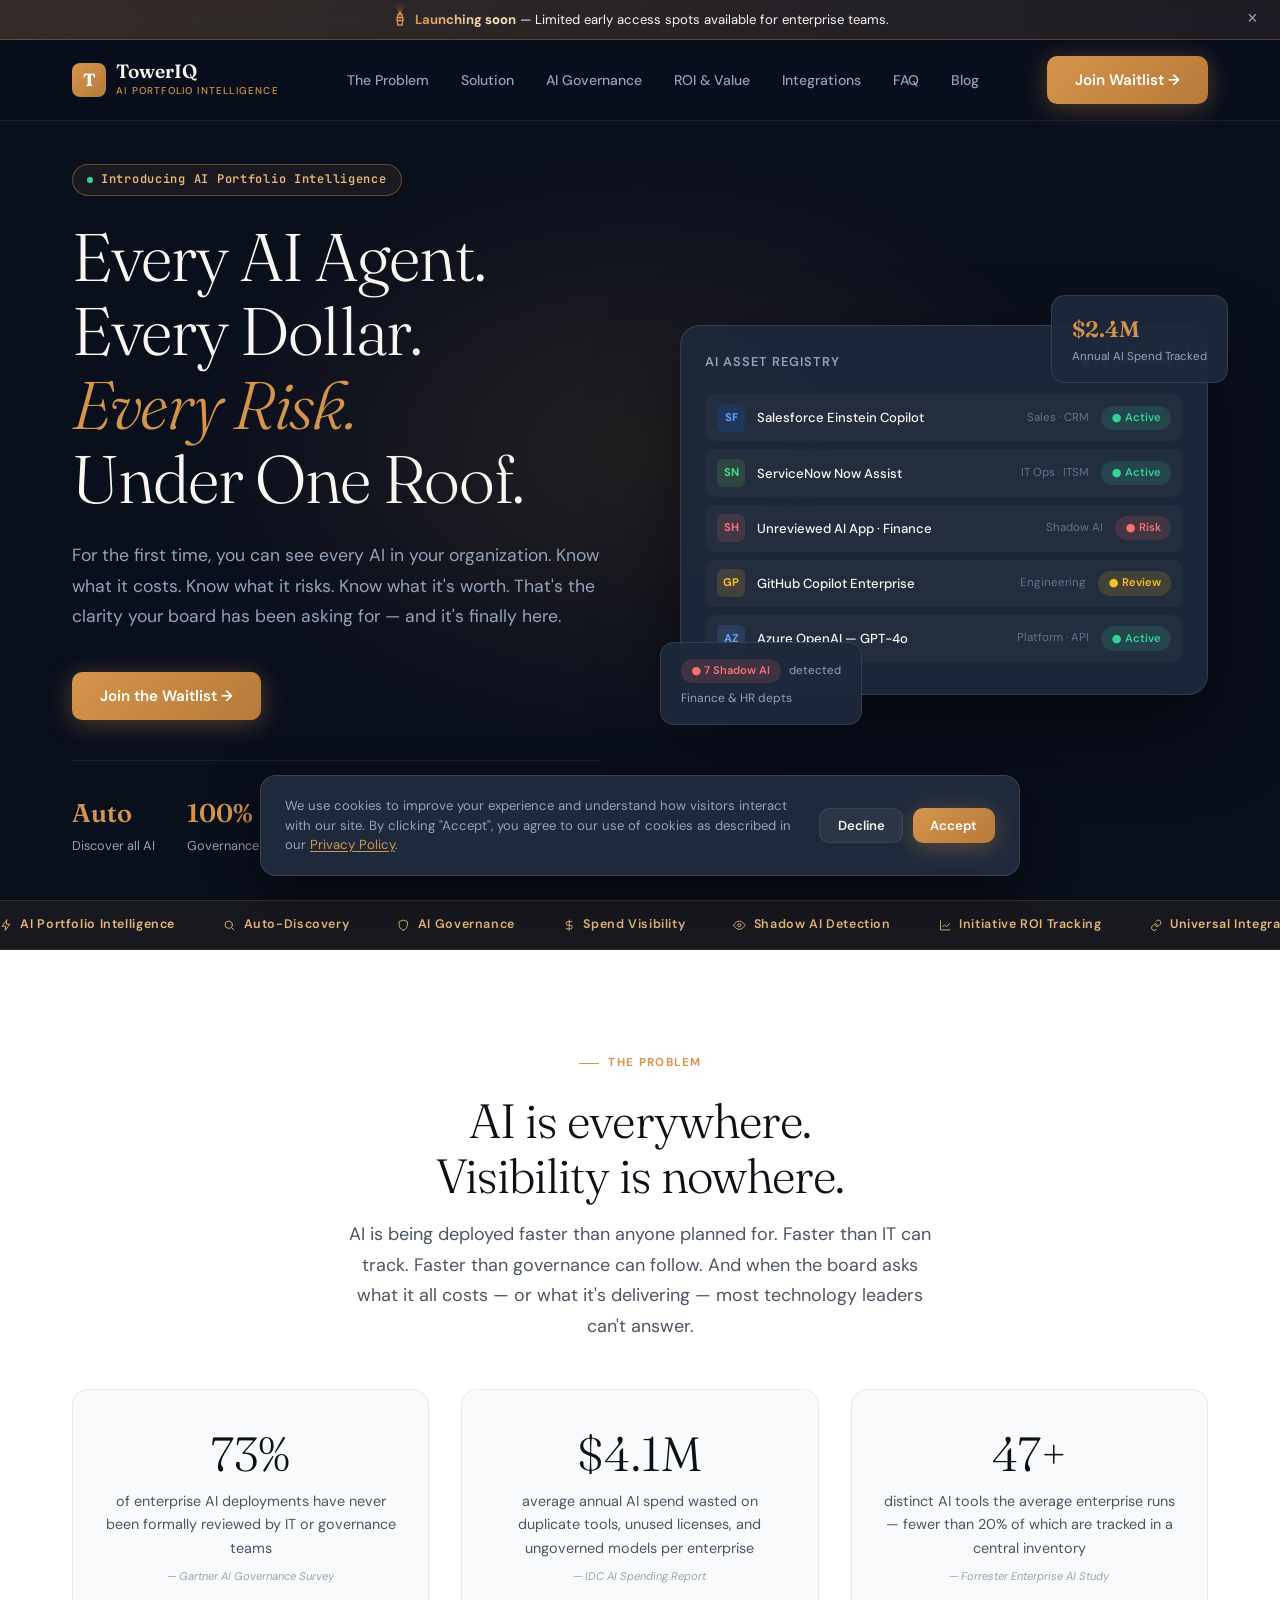
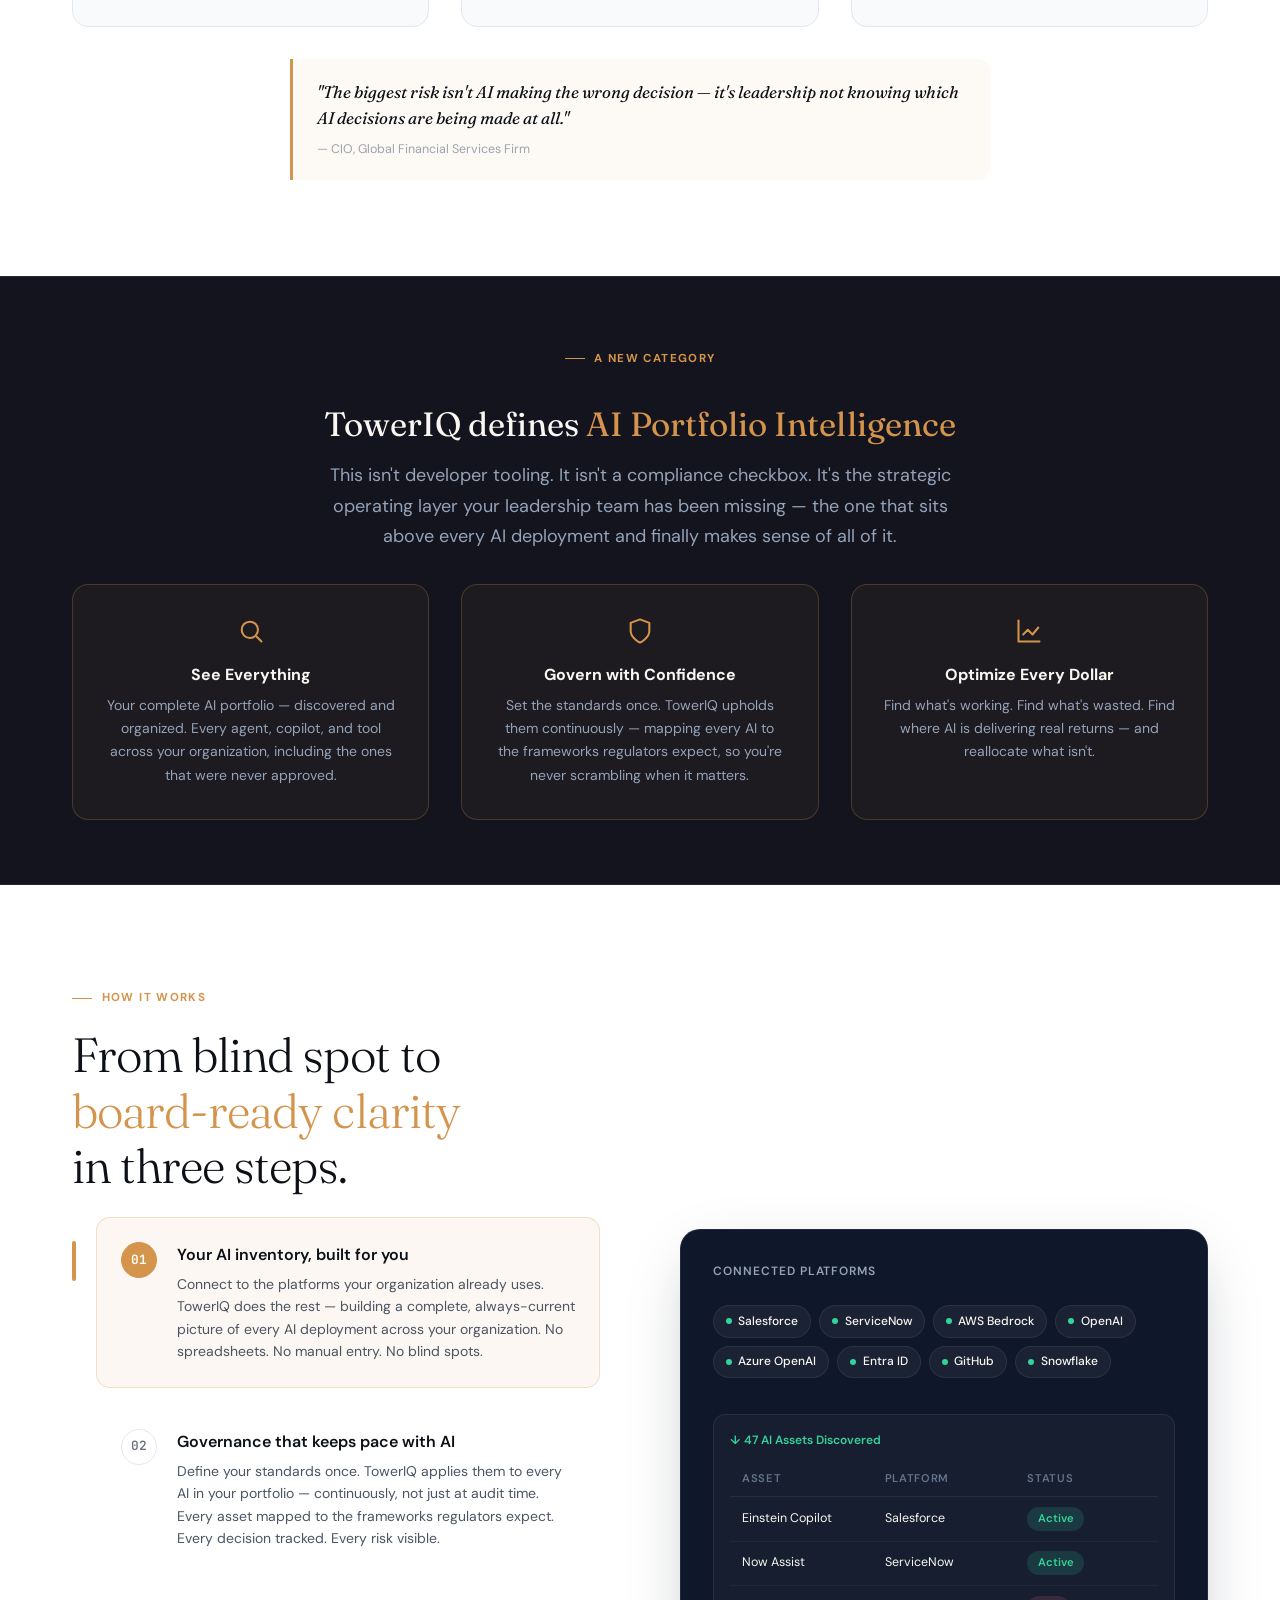
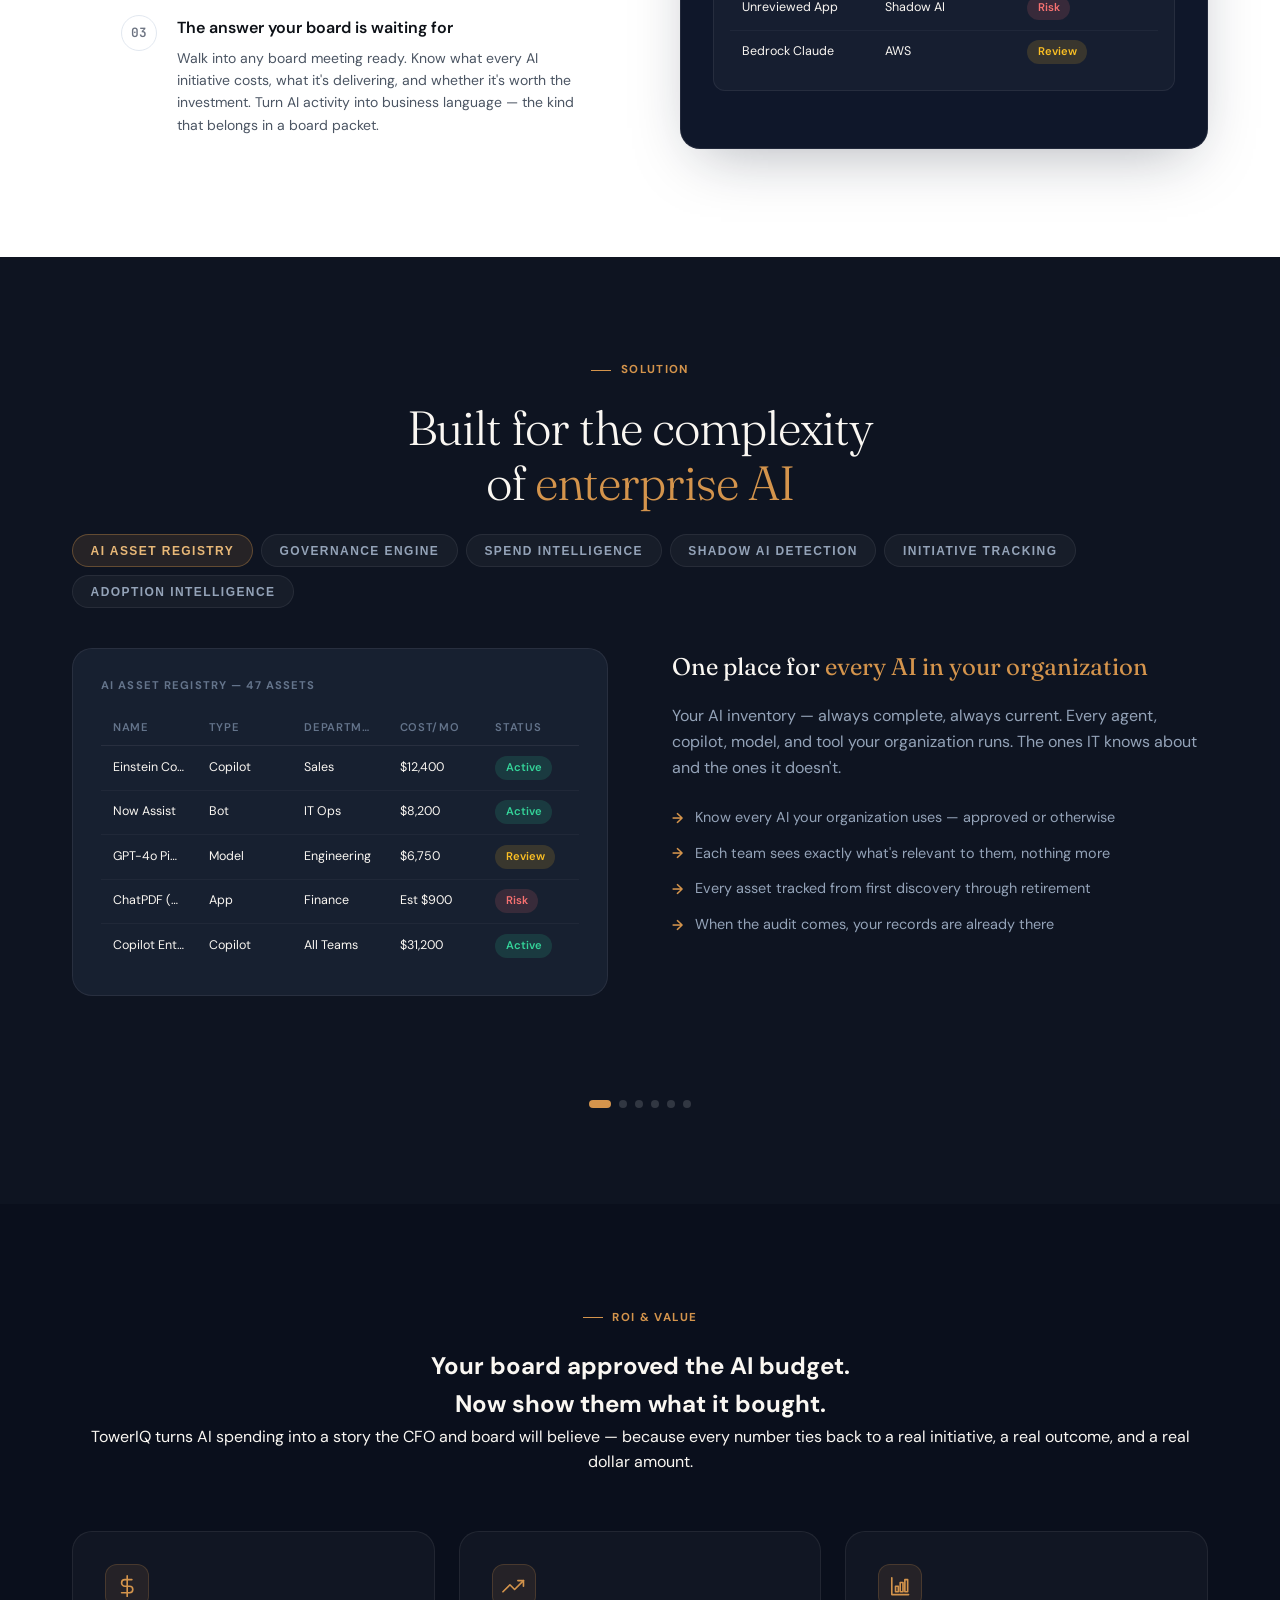
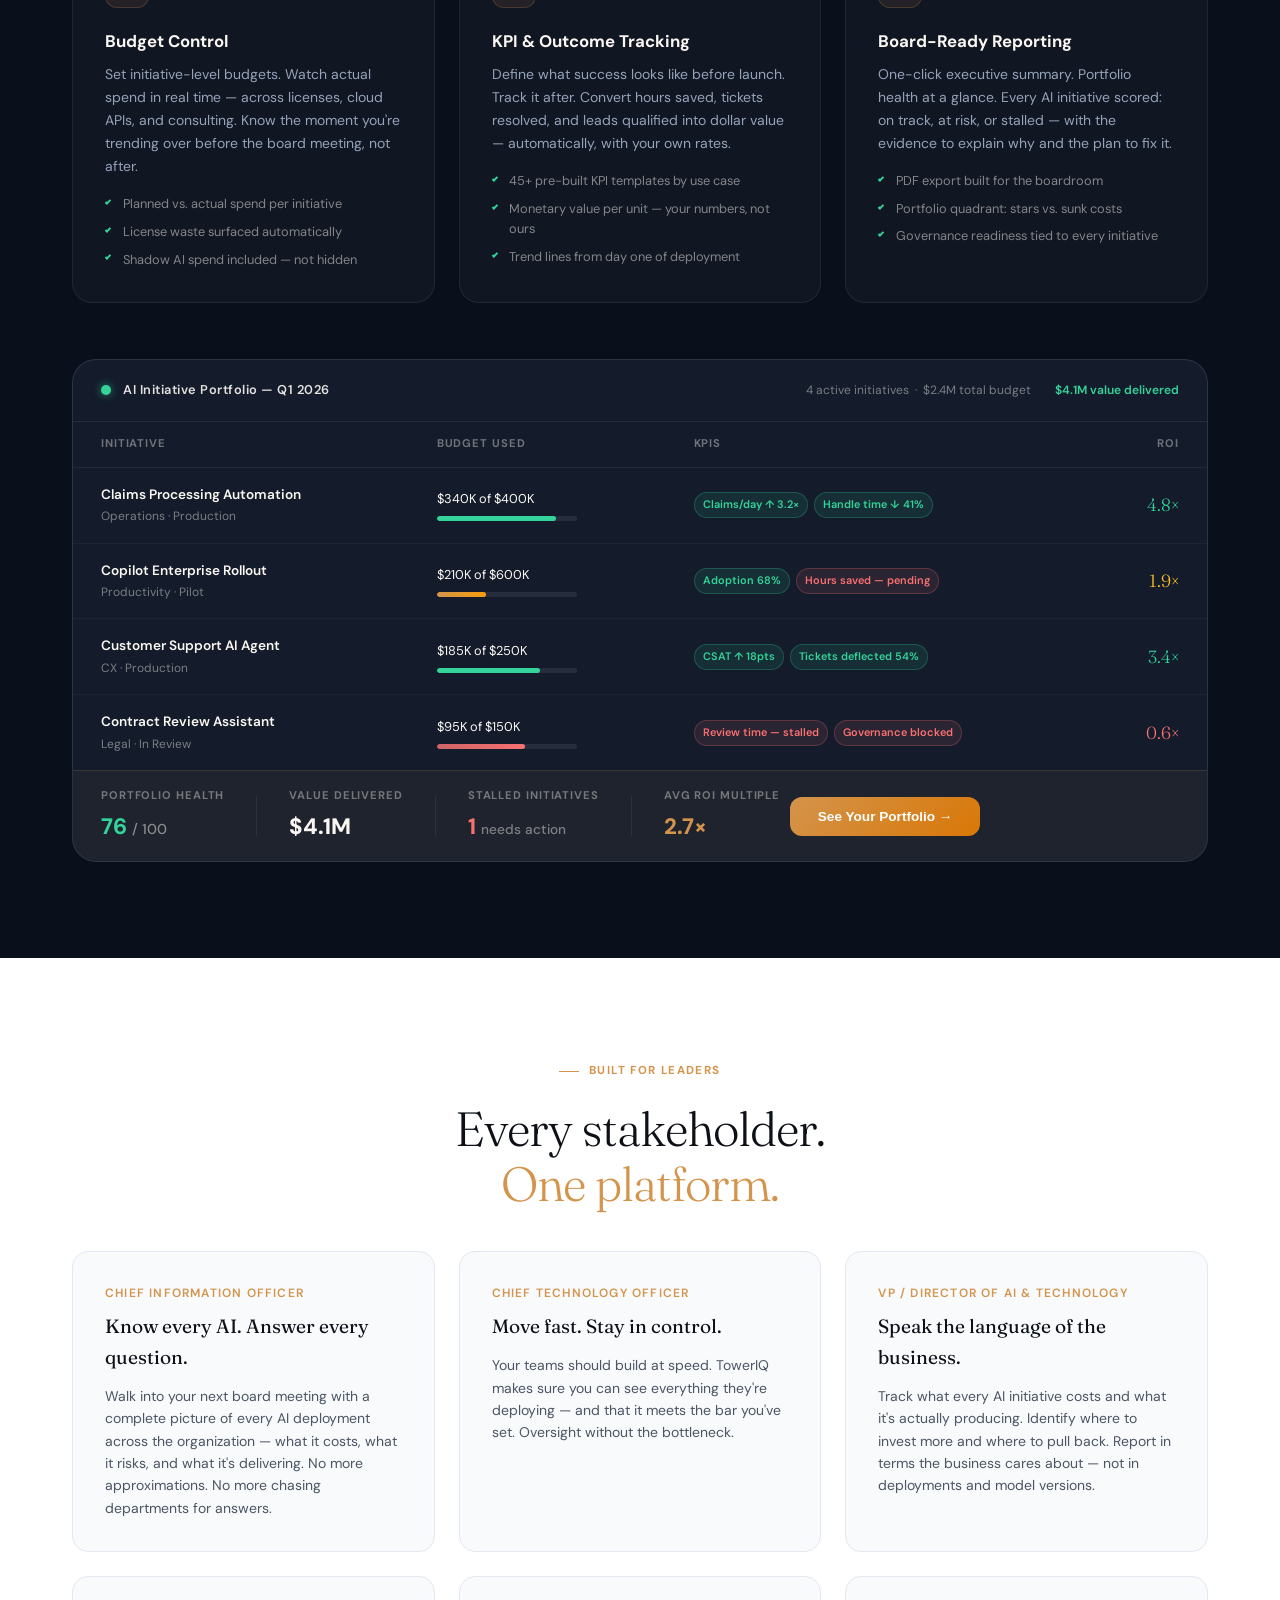
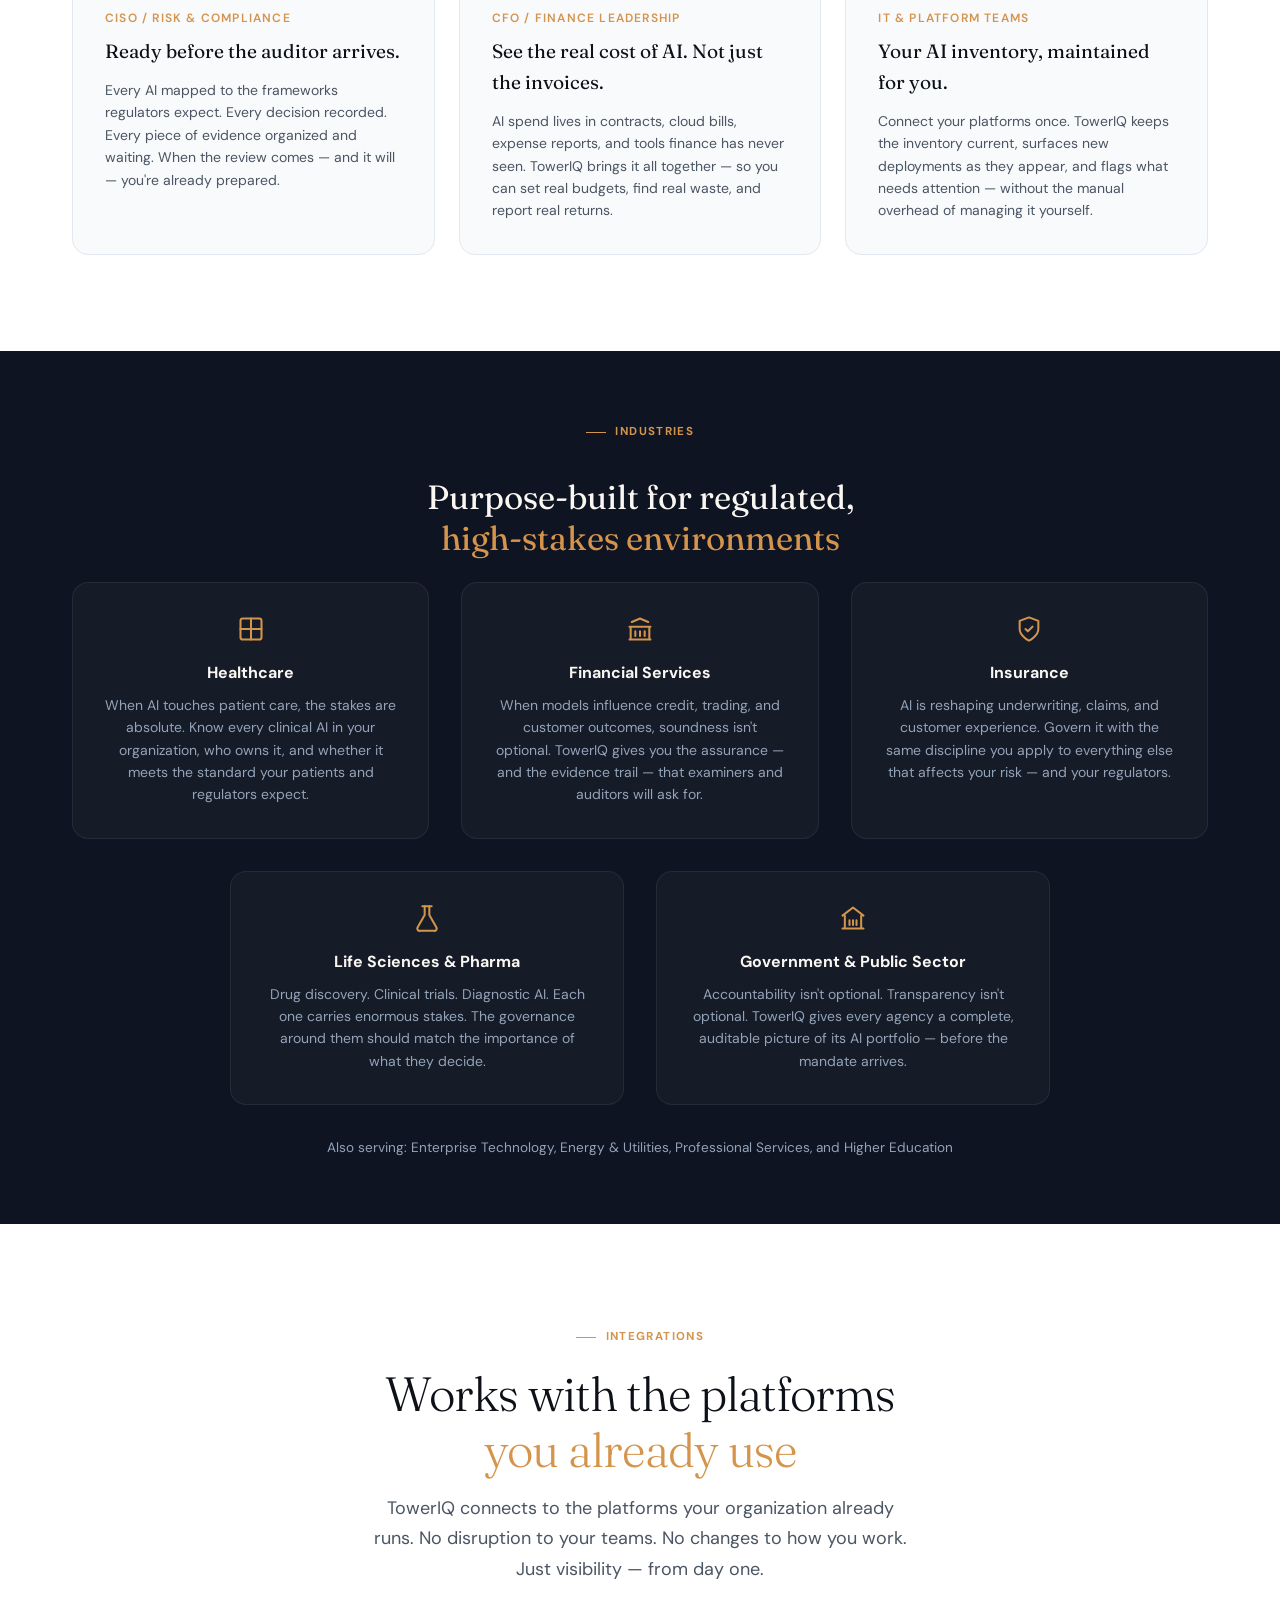
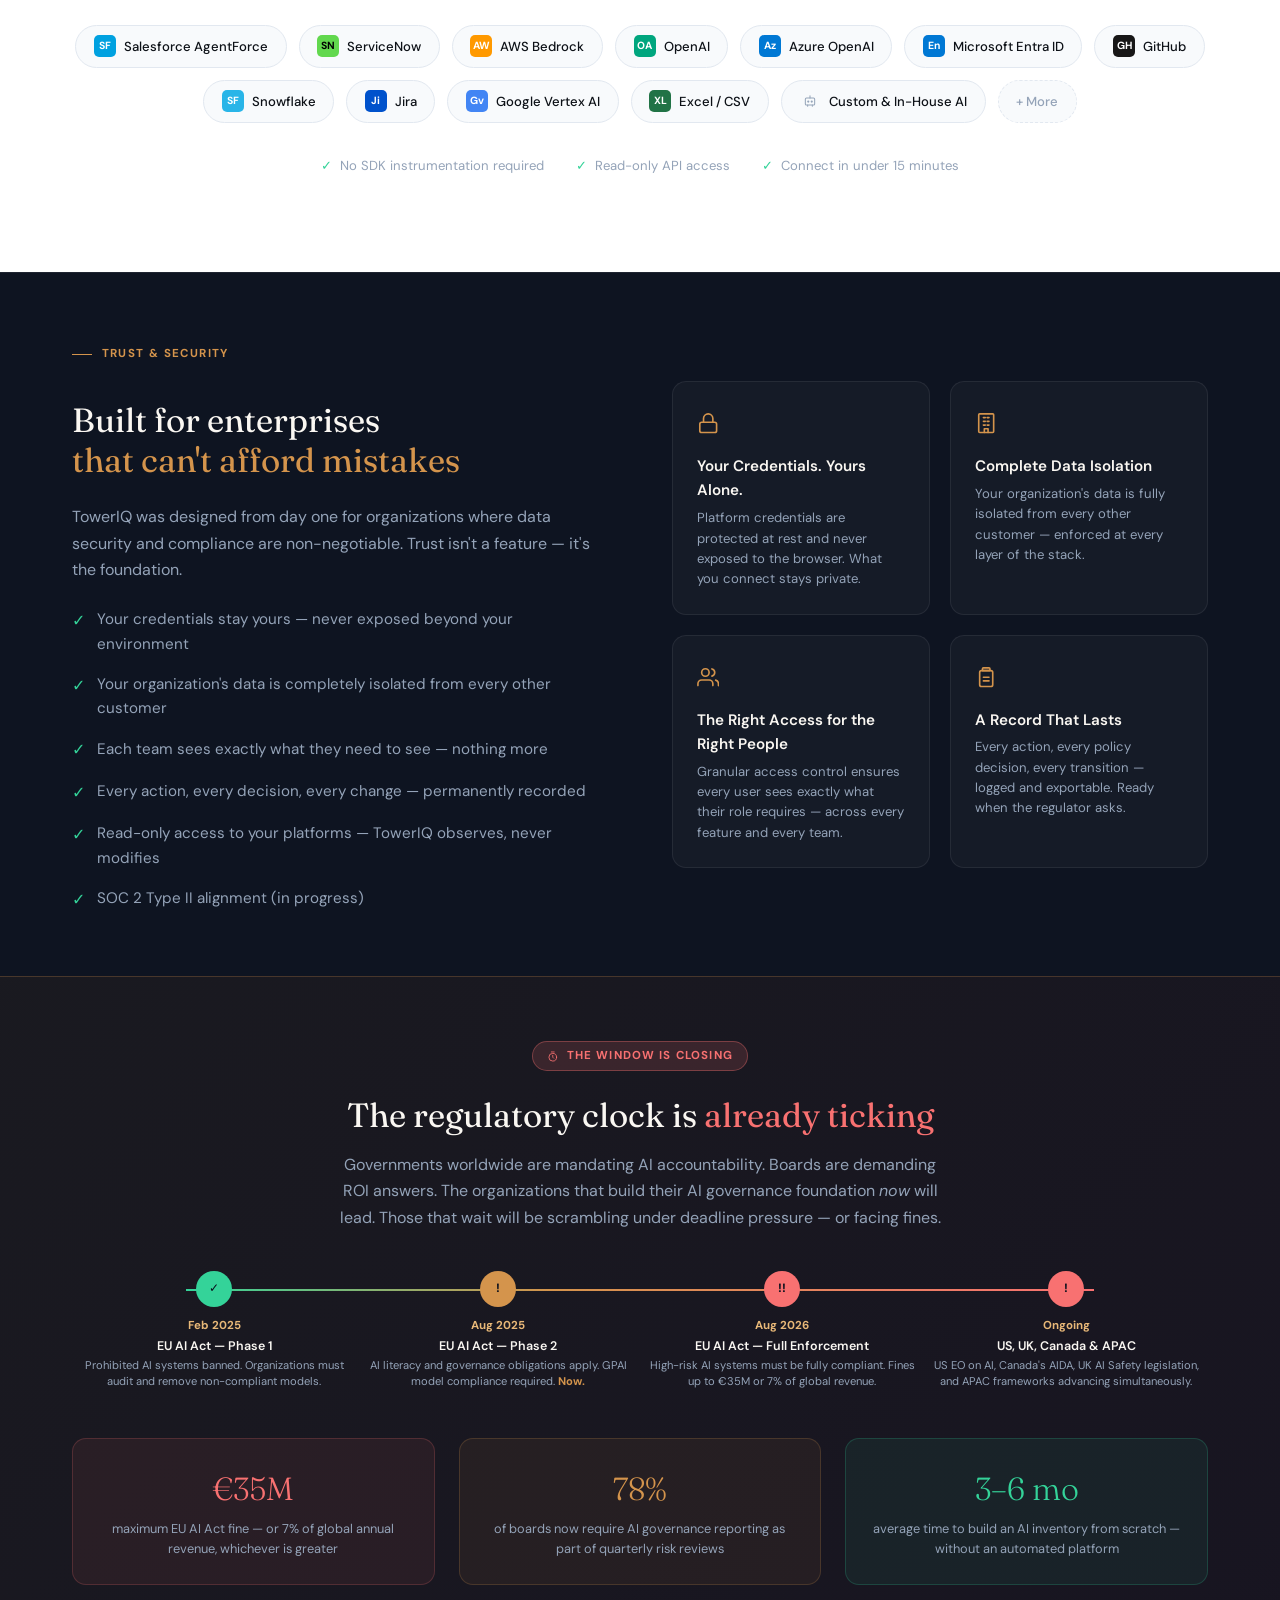
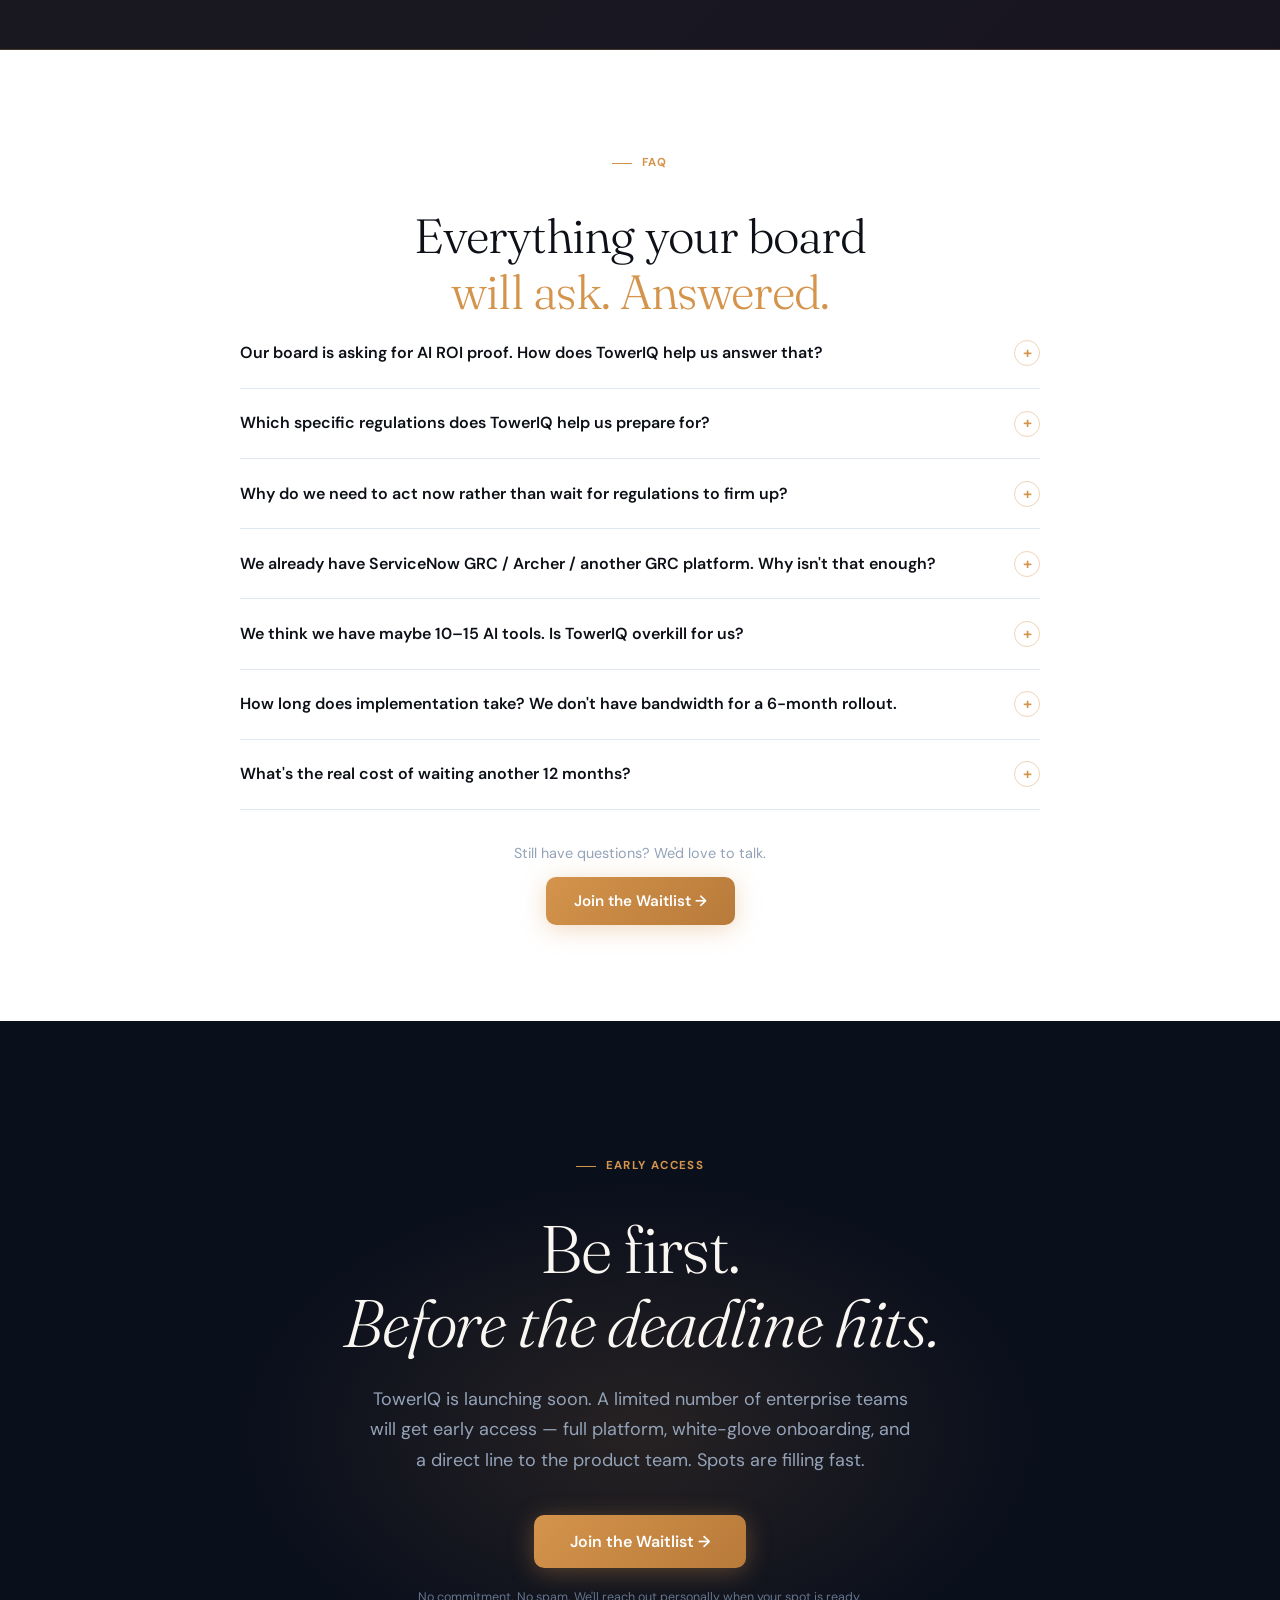
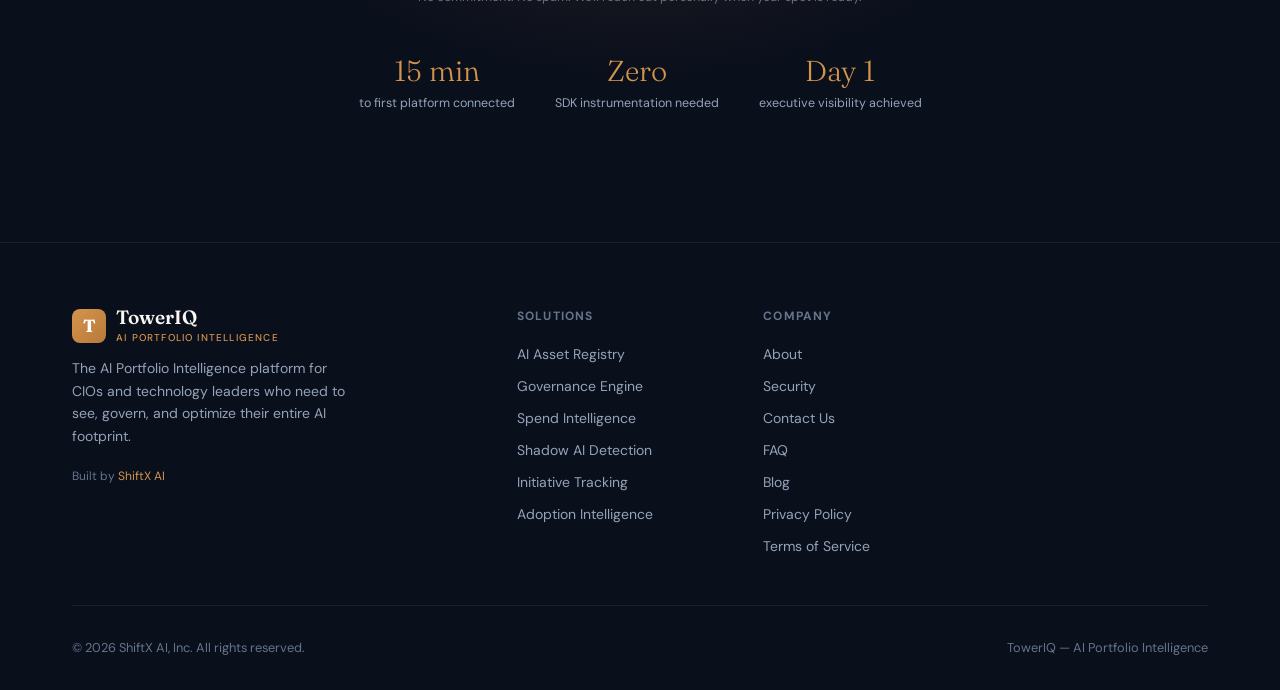
==== index.html @ f47f4161 "slug update" ====
<!DOCTYPE html>
<html lang="en">
<head>
  <meta charset="UTF-8" />
  <meta name="viewport" content="width=device-width, initial-scale=1.0" />
  <title>TowerIQ — AI Portfolio Intelligence Platform</title>

  <!-- ── FAVICON (inline SVG — no external file needed) ── -->
  <link rel="icon" href="data:image/svg+xml,<svg xmlns='http://www.w3.org/2000/svg' viewBox='0 0 32 32'><rect width='32' height='32' rx='7' fill='%230A0F1C'/><text x='5' y='25' font-size='23' font-family='Georgia,serif' font-weight='bold' fill='%23D4944C'>T</text></svg>" />

  <!-- ── OPEN GRAPH / SOCIAL META ── -->
  <meta property="og:type"        content="website" />
  <meta property="og:url"         content="https://toweriq.ai/" />
  <meta property="og:title"       content="TowerIQ — AI Portfolio Intelligence" />
  <meta property="og:description" content="The platform that gives CIOs and technology leaders a unified view of every AI deployment — what it costs, what it risks, and what it's worth. Know every AI. Govern with confidence. Optimize every dollar." />
  <meta property="og:image"       content="https://toweriq.ai/og-image.png" />
  <meta property="og:site_name"   content="TowerIQ" />

  <!-- ── TWITTER / X CARD ── -->
  <meta name="twitter:card"        content="summary_large_image" />
  <meta name="twitter:site"        content="@toweriq" />
  <meta name="twitter:title"       content="TowerIQ — AI Portfolio Intelligence" />
  <meta name="twitter:description" content="Know every AI in your organization. Every dollar it costs. Every risk it carries. TowerIQ gives CIOs the clarity their board is asking for." />
  <meta name="twitter:image"       content="https://toweriq.ai/og-image.png" />

  <!-- ── SEO ── -->
  <meta name="description" content="TowerIQ is the AI Portfolio Intelligence platform for CIOs and technology leaders — auto-discover, govern, and optimize every AI deployment across your organization." />
  <meta name="robots" content="index, follow, max-image-preview:large, max-snippet:-1, max-video-preview:-1" />
  <meta name="googlebot" content="index, follow" />
  <meta name="keywords" content="AI Portfolio Intelligence, AI governance, AI observability, AI compliance, EU AI Act, ISO 42001, NIST AI RMF, SR 11-7, shadow AI, AI inventory, AI spend management, AI ROI, CIO AI platform, AI risk management, model governance, LLM governance, AI asset management, AI TBM, technology business management, AI FinOps" />
  <meta name="author" content="ShiftX AI, Inc." />
  <meta name="publisher" content="ShiftX AI, Inc." />
  <meta name="language" content="en" />
  <meta name="rating" content="general" />
  <meta name="theme-color" content="#0A0F1C" />
  <meta name="color-scheme" content="dark light" />
  <meta name="application-name" content="TowerIQ" />
  <meta name="apple-mobile-web-app-title" content="TowerIQ" />
  <meta name="format-detection" content="telephone=no" />
  <meta property="og:locale" content="en_US" />
  <meta property="article:publisher" content="https://www.linkedin.com/company/shiftx-ai" />

  <link rel="canonical" href="https://toweriq.ai/" />
  <link rel="sitemap" type="application/xml" title="Sitemap" href="/sitemap.xml" />
  <link rel="alternate" hreflang="en" href="https://toweriq.ai/" />
  <link rel="alternate" hreflang="x-default" href="https://toweriq.ai/" />

  <!-- ── JSON-LD: Organization ── -->
  <script type="application/ld+json">
  {
    "@context": "https://schema.org",
    "@type": "Organization",
    "@id": "https://toweriq.ai/#organization",
    "name": "ShiftX AI",
    "legalName": "ShiftX AI, Inc.",
    "alternateName": "ShiftX",
    "url": "https://toweriq.ai/",
    "logo": "https://toweriq.ai/og-image.png",
    "description": "ShiftX AI builds TowerIQ — the AI Portfolio Intelligence platform for CIOs and technology leaders.",
    "email": "contact@toweriq.ai",
    "sameAs": [
      "https://www.linkedin.com/company/shiftx-ai",
      "https://shiftx.ai"
    ]
  }
  </script>

  <!-- ── JSON-LD: SoftwareApplication (TowerIQ Product) ── -->
  <script type="application/ld+json">
  {
    "@context": "https://schema.org",
    "@type": "SoftwareApplication",
    "@id": "https://toweriq.ai/#software",
    "name": "TowerIQ",
    "applicationCategory": "BusinessApplication",
    "applicationSubCategory": "AI Governance & Portfolio Intelligence",
    "operatingSystem": "Web, Cloud",
    "url": "https://toweriq.ai/",
    "description": "TowerIQ is the AI Portfolio Intelligence platform that gives CIOs and technology leaders a unified view of every AI deployment — auto-discovering shadow AI, classifying regulatory risk (EU AI Act, ISO 42001, NIST AI RMF, SR 11-7), tracking AI spend and ROI, and generating audit-ready compliance evidence.",
    "featureList": [
      "AI Portfolio Auto-Discovery",
      "Shadow AI Detection",
      "Regulatory Risk Classification (EU AI Act, ISO 42001, NIST AI RMF)",
      "AI Spend & FinOps Tracking",
      "AI ROI Measurement & Business Value Attribution",
      "Compliance Evidence Generation",
      "Executive & Board Reporting",
      "GRC Integration"
    ],
    "offers": {
      "@type": "Offer",
      "price": "0",
      "priceCurrency": "USD",
      "availability": "https://schema.org/PreOrder",
      "description": "Contact sales for enterprise pricing. Join the waitlist for early access."
    },
    "publisher": { "@id": "https://toweriq.ai/#organization" },
    "creator": { "@id": "https://toweriq.ai/#organization" },
    "audience": {
      "@type": "Audience",
      "audienceType": "Enterprise Technology Leaders, CIOs, CTOs, CISOs, Chief AI Officers, Chief Data Officers"
    }
  }
  </script>

  <!-- ── JSON-LD: WebSite ── -->
  <script type="application/ld+json">
  {
    "@context": "https://schema.org",
    "@type": "WebSite",
    "@id": "https://toweriq.ai/#website",
    "url": "https://toweriq.ai/",
    "name": "TowerIQ",
    "description": "AI Portfolio Intelligence for CIOs — know every AI, govern with confidence, optimize every dollar.",
    "publisher": { "@id": "https://toweriq.ai/#organization" },
    "inLanguage": "en-US"
  }
  </script>

  <!-- ── JSON-LD: BreadcrumbList ── -->
  <script type="application/ld+json">
  {
    "@context": "https://schema.org",
    "@type": "BreadcrumbList",
    "itemListElement": [
      { "@type": "ListItem", "position": 1, "name": "Home", "item": "https://toweriq.ai/" },
      { "@type": "ListItem", "position": 2, "name": "Solution", "item": "https://toweriq.ai/#platform" },
      { "@type": "ListItem", "position": 3, "name": "How It Works", "item": "https://toweriq.ai/#how" },
      { "@type": "ListItem", "position": 4, "name": "ROI & Value", "item": "https://toweriq.ai/#roi" },
      { "@type": "ListItem", "position": 5, "name": "FAQ", "item": "https://toweriq.ai/#faq" }
    ]
  }
  </script>

  <!-- ── JSON-LD: FAQPage ── -->
  <script type="application/ld+json">
  {
    "@context": "https://schema.org",
    "@type": "FAQPage",
    "mainEntity": [
      {
        "@type": "Question",
        "name": "Our board is asking for AI ROI proof. How does TowerIQ help us answer that?",
        "acceptedAnswer": {
          "@type": "Answer",
          "text": "Most organizations can't answer the board's ROI question because AI spend, initiative outcomes, and business KPIs live in completely different systems. TowerIQ connects them into one view — linking AI assets to strategic initiatives, tracking KPI measurements (hours saved, tickets deflected, revenue influenced), and translating domain metrics into dollar values your CFO can put in a board packet. Instead of 'we deployed 14 AI tools this quarter,' you can say 'our AI portfolio generated $2.8M in measurable value against $1.1M in combined spend — a 2.5× return, with 3 underperforming tools flagged for consolidation.'"
        }
      },
      {
        "@type": "Question",
        "name": "Which specific regulations does TowerIQ help us prepare for?",
        "acceptedAnswer": {
          "@type": "Answer",
          "text": "TowerIQ maps your AI portfolio against the major global frameworks out of the box: EU AI Act, ISO 42001, NIST AI RMF, ISO 27001, SR 11-7 (Model Risk), FDA AI/ML Guidance, US Executive Order on AI, and HIPAA AI Alignment. Every asset is automatically classified by risk tier, lifecycle stage, and control coverage. When a regulator asks for evidence, TowerIQ generates an audit-ready evidence pack — DPIA documentation, bias assessments, committee approvals, and decision history — in one click."
        }
      },
      {
        "@type": "Question",
        "name": "Why do we need to act now rather than wait for regulations to firm up?",
        "acceptedAnswer": {
          "@type": "Answer",
          "text": "External: The EU AI Act Phase 2 obligations apply from August 2025 and full high-risk AI enforcement begins August 2026. Manual inventory takes 3–6 months for a mid-size enterprise. Internal: Every month you wait, your AI footprint grows — discovering 47 ungoverned AI tools is manageable; discovering 200 with production models making customer-facing decisions is an emergency. The earlier you establish the foundation, the cheaper governance becomes."
        }
      },
      {
        "@type": "Question",
        "name": "We already have ServiceNow GRC / Archer / another GRC platform. Why isn't that enough?",
        "acceptedAnswer": {
          "@type": "Answer",
          "text": "General-purpose GRC tools were designed for IT risk management — not for the AI era. They require manual asset registration, don't understand LLM cost models, can't auto-discover AI deployments, and have no concept of model drift, token spend, or hallucination risk. TowerIQ is not a replacement for your GRC platform — it's the AI-specific intelligence layer that feeds it."
        }
      },
      {
        "@type": "Question",
        "name": "We think we have maybe 10–15 AI tools. Is TowerIQ overkill for us?",
        "acceptedAnswer": {
          "@type": "Answer",
          "text": "Organizations consistently underestimate their AI footprint by 3 to 5 times. When TowerIQ connects to your identity provider and development platforms, it routinely surfaces tools IT has no record of — AI embedded in SaaS apps, developer-provisioned LLM keys, copilot tools enabled by default in Microsoft 365, browser extensions making AI API calls with corporate credentials. If you think you have 15 tools, you likely have 40–70."
        }
      },
      {
        "@type": "Question",
        "name": "How long does implementation take?",
        "acceptedAnswer": {
          "@type": "Answer",
          "text": "TowerIQ connects in minutes, not months. No SDK, no agents, no data residency changes. Day 1: connect your first platform (Entra ID, Salesforce, AWS Bedrock) — first assets discovered within hours. Week 1: full AI inventory with risk classification, shadow AI mapped, compliance baseline. Week 2: governance policies active, executive dashboard live, first board-ready report generated."
        }
      },
      {
        "@type": "Question",
        "name": "What's the real cost of waiting another 12 months?",
        "acceptedAnswer": {
          "@type": "Answer",
          "text": "Shadow AI accumulates — every month more employees adopt ungoverned AI. Wasted spend compounds — IDC estimates $4.1M average annual AI spend waste per enterprise. Remediation gets exponentially harder — a 50-asset portfolio is manageable; a 300-asset portfolio with 2 years of ungoverned history is a months-long remediation project. Board credibility erodes when the next audit or M&A due diligence asks for your AI inventory."
        }
      }
    ]
  }
  </script>

  <link rel="preconnect" href="https://fonts.googleapis.com" />
  <link rel="preconnect" href="https://fonts.gstatic.com" crossorigin />
  <link href="https://fonts.googleapis.com/css2?family=Fraunces:ital,opsz,wght@0,9..144,300;0,9..144,400;0,9..144,600;0,9..144,700;1,9..144,300;1,9..144,400&family=DM+Sans:wght@300;400;500;600;700&family=JetBrains+Mono:wght@400;500&display=swap" rel="stylesheet" />
  <style>
    /* ── RESET & BASE ── */
    *, *::before, *::after { box-sizing: border-box; margin: 0; padding: 0; }
    :root {
      --navy:        #0A0F1C;
      --navy-mid:    #111827;
      --navy-light:  #1a2332;
      --navy-surface:#1E293B;
      --copper:      #D4944C;
      --copper-light:#E8B878;
      --copper-dim:  rgba(212,148,76,0.15);
      --cream:       #FAF7F2;
      --slate:       #94A3B8;
      --slate-dim:   #64748B;
      --emerald:     #34D399;
      --amber:       #FBBF24;
      --red:         #F87171;
      --blue:        #60A5FA;
      --border:      rgba(255,255,255,0.07);
      --card-bg:     rgba(255,255,255,0.03);
      --font-display:'Fraunces', Georgia, serif;
      --font-body:   'DM Sans', system-ui, sans-serif;
      --font-mono:   'JetBrains Mono', monospace;
    }
    html { scroll-behavior: smooth; overflow-x: hidden; max-width: 100vw; }
    section[id], footer[id] { scroll-margin-top: 80px; }
    body {
      background: var(--navy);
      color: var(--cream);
      font-family: var(--font-body);
      font-size: 16px;
      line-height: 1.6;
      -webkit-font-smoothing: antialiased;
      overflow-x: hidden;
    }
    img { display: block; max-width: 100%; }
    a { color: inherit; text-decoration: none; }

    /* ── TYPOGRAPHY ── */
    .display-xl {
      font-family: var(--font-display);
      font-size: clamp(2.6rem, 5.5vw, 4.2rem);
      font-weight: 300;
      line-height: 1.1;
      letter-spacing: -0.02em;
    }
    .display-lg {
      font-family: var(--font-display);
      font-size: clamp(2rem, 4vw, 3rem);
      font-weight: 300;
      line-height: 1.15;
      letter-spacing: -0.02em;
    }
    .display-md {
      font-family: var(--font-display);
      font-size: clamp(1.5rem, 2.8vw, 2.1rem);
      font-weight: 400;
      line-height: 1.2;
    }
    .body-lg  { font-size: 1.125rem; line-height: 1.7; color: var(--slate); }
    .body-md  { font-size: 1rem; line-height: 1.65; color: var(--slate); }
    .label    { font-size: 0.75rem; font-weight: 600; letter-spacing: 0.12em; text-transform: uppercase; }
    .mono     { font-family: var(--font-mono); font-size: 0.8rem; }
    .copper   { color: var(--copper); }
    .emerald  { color: var(--emerald); }

    /* ── LAYOUT ── */
    .container { max-width: 1200px; margin: 0 auto; padding: 0 2rem; }
    .section   { padding: 6rem 0; }
    .section-sm{ padding: 4rem 0; }
    .grid-2    { display: grid; grid-template-columns: 1fr 1fr; gap: 4rem; align-items: center; }
    .grid-3    { display: grid; grid-template-columns: repeat(3,1fr); gap: 2rem; }
    .grid-4    { display: grid; grid-template-columns: repeat(4,1fr); gap: 1.5rem; }
    .flex      { display: flex; }
    .flex-center { display: flex; align-items: center; justify-content: center; }
    .flex-col  { display: flex; flex-direction: column; }
    .gap-1     { gap: 0.5rem; }
    .gap-2     { gap: 1rem; }
    .gap-3     { gap: 1.5rem; }
    .gap-4     { gap: 2rem; }
    .text-center{ text-align: center; }
    .mt-1 { margin-top: 0.5rem; }
    .mt-2 { margin-top: 1rem; }
    .mt-3 { margin-top: 1.5rem; }
    .mt-4 { margin-top: 2rem; }
    .mb-2 { margin-bottom: 1rem; }
    .mb-3 { margin-bottom: 1.5rem; }

    /* ── BUTTONS ── */
    .btn {
      display: inline-flex; align-items: center; gap: 0.5rem;
      padding: 0.875rem 1.75rem; border-radius: 10px;
      font-family: var(--font-body); font-size: 0.95rem; font-weight: 600;
      cursor: pointer; border: none; transition: all 0.2s;
      white-space: nowrap;
    }
    .btn-primary {
      background: linear-gradient(135deg, var(--copper) 0%, #B87A3A 100%);
      color: #fff;
      box-shadow: 0 4px 24px rgba(212,148,76,0.35);
    }
    .btn-primary:hover { transform: translateY(-1px); box-shadow: 0 8px 32px rgba(212,148,76,0.45); }
    .btn-secondary {
      background: rgba(255,255,255,0.06); border: 1px solid var(--border);
      color: var(--cream);
    }
    .btn-secondary:hover { background: rgba(255,255,255,0.1); border-color: rgba(255,255,255,0.14); }
    .btn-group { display: flex; gap: 1rem; align-items: center; flex-wrap: wrap; }

    /* ── CARDS ── */
    .card {
      background: var(--card-bg);
      border: 1px solid var(--border);
      border-radius: 16px;
      padding: 2rem;
      transition: border-color 0.2s, background 0.2s, transform 0.2s;
    }
    .card:hover {
      border-color: rgba(255,255,255,0.12);
      background: rgba(255,255,255,0.05);
      transform: translateY(-2px);
    }
    .card-copper {
      border-color: rgba(212,148,76,0.25);
      background: rgba(212,148,76,0.05);
    }

    /* ── BADGE ── */
    .badge {
      display: inline-flex; align-items: center; gap: 0.5rem;
      padding: 0.35rem 0.875rem;
      border-radius: 100px; border: 1px solid rgba(212,148,76,0.4);
      background: rgba(212,148,76,0.08);
      font-size: 0.75rem; font-weight: 600; font-family: var(--font-mono);
      color: var(--copper-light);
      letter-spacing: 0.06em;
    }
    .badge .dot {
      width: 6px; height: 6px; border-radius: 50%;
      background: var(--emerald);
      animation: pulse-glow 2s infinite;
    }
    .status-badge {
      display: inline-flex; align-items: center; gap: 0.4rem;
      padding: 0.2rem 0.65rem; border-radius: 100px;
      font-size: 0.7rem; font-weight: 600;
    }
    .status-green  { background: rgba(52,211,153,0.15); color: var(--emerald); }
    .status-amber  { background: rgba(251,191,36,0.15); color: var(--amber); }
    .status-red    { background: rgba(248,113,113,0.15); color: var(--red); }
    .status-blue   { background: rgba(96,165,250,0.15); color: var(--blue); }

    /* ── NAV ── */
    nav {
      position: fixed; top: 40px; left: 0; right: 0; z-index: 100;
      backdrop-filter: blur(20px) saturate(160%);
      background: rgba(10,15,28,0.85);
      border-bottom: 1px solid var(--border);
      transition: top 0.3s, background 0.3s;
    }
    body.announce-hidden nav { top: 0; }
    .nav-inner {
      display: flex; align-items: center; justify-content: space-between;
      padding: 1rem 2rem; max-width: 1200px; margin: 0 auto;
    }
    .nav-logo {
      display: flex; align-items: center; gap: 0.625rem;
    }
    .nav-logo-icon {
      width: 34px; height: 34px; border-radius: 8px;
      background: linear-gradient(135deg, var(--copper) 0%, #B87A3A 100%);
      display: flex; align-items: center; justify-content: center;
      font-family: var(--font-display); font-weight: 700; font-size: 1.1rem; color: #fff;
    }
    .nav-logo-text {
      font-family: var(--font-display); font-weight: 600; font-size: 1.2rem; color: var(--cream);
      line-height: 1.05;
    }
    .nav-logo-wrap { display: flex; flex-direction: column; }
    .nav-logo-tagline {
      font-family: var(--font-body); font-size: 0.62rem; font-weight: 500;
      letter-spacing: 0.12em; text-transform: uppercase; color: var(--copper);
      margin-top: 2px;
    }
    .nav-links { display: flex; align-items: center; gap: 2rem; }
    .nav-links a { font-size: 0.875rem; font-weight: 500; color: var(--slate); transition: color 0.2s; }
    .nav-links a:hover { color: var(--cream); }
    .nav-cta { display: flex; gap: 0.75rem; align-items: center; }

    /* ── HERO ── */
    .hero {
      min-height: 100vh;
      display: flex; align-items: center;
      padding-top: 120px;
      position: relative;
      overflow: hidden;
    }
    .hero-glow {
      position: absolute; top: 50%; left: 50%; transform: translate(-50%,-50%);
      width: 900px; height: 600px;
      background: radial-gradient(ellipse at center, rgba(212,148,76,0.12) 0%, transparent 70%);
      pointer-events: none;
    }
    .hero-inner {
      display: grid; grid-template-columns: 1fr 1fr;
      gap: 5rem; align-items: center;
      position: relative; z-index: 1;
    }
    .hero-eyebrow { margin-bottom: 1.5rem; }
    .hero-headline { margin-bottom: 1.5rem; }
    .hero-headline em { font-style: italic; color: var(--copper); }
    .hero-sub { font-size: 1.1rem; line-height: 1.75; color: var(--slate); margin-bottom: 2.5rem; }
    .hero-kpis {
      display: flex; gap: 2rem; margin-top: 2.5rem;
      padding-top: 2rem; border-top: 1px solid var(--border);
    }
    .hero-kpi-num {
      font-family: var(--font-display); font-size: 1.6rem; font-weight: 600;
      color: var(--copper);
    }
    .hero-kpi-label { font-size: 0.8rem; color: var(--slate); margin-top: 0.1rem; }

    /* Hero Visual */
    .hero-visual { position: relative; }
    .hero-card-main {
      background: rgba(30,41,59,0.92);
      border: 1px solid rgba(255,255,255,0.1);
      border-radius: 20px;
      padding: 1.5rem;
      box-shadow: 0 32px 80px rgba(0,0,0,0.5);
      animation: float 5s ease-in-out infinite;
      will-change: transform;
      transform: translateZ(0);
      backface-visibility: hidden;
    }
    .hero-card-header {
      display: flex; align-items: center; justify-content: space-between;
      margin-bottom: 1.25rem;
    }
    .hero-card-title { font-size: 0.8rem; font-weight: 600; color: var(--slate); letter-spacing: 0.08em; text-transform: uppercase; }
    .asset-row {
      display: flex; align-items: center; gap: 0.75rem;
      padding: 0.6rem 0.75rem; border-radius: 10px;
      background: rgba(255,255,255,0.03);
      margin-bottom: 0.5rem;
      font-size: 0.82rem;
    }
    .asset-icon {
      width: 28px; height: 28px; border-radius: 6px;
      display: flex; align-items: center; justify-content: center;
      font-size: 0.7rem; font-weight: 700; flex-shrink: 0;
    }
    .asset-name { flex: 1; font-weight: 500; color: var(--cream); }
    .asset-meta { font-size: 0.72rem; color: var(--slate-dim); }
    .hero-card-float {
      position: absolute;
      background: rgba(30,41,59,0.95);
      border: 1px solid rgba(255,255,255,0.1);
      border-radius: 14px; padding: 1rem 1.25rem;
      font-size: 0.8rem;
      will-change: transform;
      transform: translateZ(0);
      backface-visibility: hidden;
    }
    .hcf-1 { top: -30px; right: -20px; animation: float 4s ease-in-out infinite 0.5s; }
    .hcf-2 { bottom: -30px; left: -20px; animation: float 5s ease-in-out infinite 1s; }
    .hcf-stat { font-family: var(--font-display); font-size: 1.4rem; font-weight: 600; color: var(--copper); }
    .hcf-label { font-size: 0.72rem; color: var(--slate); }

    /* ── CHALLENGE ── */
    .challenge-stats {
      display: grid; grid-template-columns: repeat(3,1fr); gap: 2rem; margin-top: 3rem;
    }
    .challenge-stat {
      text-align: center; padding: 2.5rem 2rem;
      background: var(--card-bg); border: 1px solid var(--border); border-radius: 16px;
      transition: all 0.2s;
    }
    .challenge-stat:hover { border-color: rgba(212,148,76,0.3); background: rgba(212,148,76,0.04); transform: translateY(-3px); }
    .challenge-num {
      font-family: var(--font-display); font-size: 3rem; font-weight: 300;
      color: var(--copper); line-height: 1; margin-bottom: 0.75rem;
    }
    .challenge-desc { font-size: 0.9rem; color: var(--slate); line-height: 1.6; }
    .challenge-source { font-size: 0.7rem; color: var(--slate-dim); margin-top: 0.5rem; font-style: italic; }

    /* ── HOW IT WORKS ── */
    .hiw-wrap { display: flex; gap: 1.25rem; align-items: stretch; }
    .hiw-dots {
      display: flex; flex-direction: column; gap: 0.5rem;
      padding-top: 1.5rem; flex-shrink: 0;
    }
    .hiw-dot {
      width: 4px; height: 40px; border-radius: 4px;
      background: rgba(255,255,255,0.08);
      position: relative; overflow: hidden; cursor: pointer;
      transition: background 0.3s;
    }
    .hiw-dot::after {
      content: ''; position: absolute; left: 0; right: 0; top: 0; height: 0%;
      background: var(--copper);
    }
    .hiw-dot.active::after { animation: hiwFill 6s linear forwards; }
    @keyframes hiwFill { from { height: 0%; } to { height: 100%; } }
    .hiw-dot.done { background: rgba(212,148,76,0.35); }
    .hiw-tabs { display: flex; flex-direction: column; gap: 1rem; flex: 1; }
    .hiw-tab {
      display: flex; gap: 1.25rem; align-items: flex-start;
      padding: 1.5rem; border-radius: 14px; cursor: pointer;
      border: 1px solid transparent;
      transition: all 0.25s;
    }
    .hiw-tab.active {
      background: rgba(212,148,76,0.07);
      border-color: rgba(212,148,76,0.25);
    }
    .hiw-tab-num {
      width: 36px; height: 36px; border-radius: 50%; flex-shrink: 0;
      display: flex; align-items: center; justify-content: center;
      font-family: var(--font-mono); font-size: 0.8rem; font-weight: 600;
      border: 1px solid var(--border); color: var(--slate);
      transition: all 0.25s;
    }
    .hiw-tab.active .hiw-tab-num {
      background: var(--copper); border-color: var(--copper); color: #fff;
    }
    .hiw-tab-title { font-weight: 600; font-size: 1rem; color: var(--cream); margin-bottom: 0.35rem; }
    .hiw-tab-desc  { font-size: 0.875rem; color: var(--slate); line-height: 1.6; }

    .hiw-visual {
      background: rgba(30,41,59,0.6);
      border: 1px solid var(--border);
      border-radius: 20px; padding: 2rem;
      min-height: 520px;
      position: relative;
    }
    @media (min-width: 1024px) {
      /* desktop: absolute panels overlay, clip to rounded border */
      .hiw-visual { overflow: hidden; }
    }
    .hiw-panel {
      display: flex; flex-direction: column; gap: 1rem;
      position: absolute; inset: 2rem;
      overflow-y: auto;
      opacity: 0; transform: translateY(14px) scale(0.985);
      filter: blur(4px);
      pointer-events: none;
      transition:
        opacity 0.9s cubic-bezier(0.22, 1, 0.36, 1),
        transform 0.9s cubic-bezier(0.22, 1, 0.36, 1),
        filter 0.7s cubic-bezier(0.22, 1, 0.36, 1);
    }
    .hiw-panel.active {
      opacity: 1; transform: translateY(0) scale(1);
      filter: blur(0);
      pointer-events: auto;
    }

    /* Platform chips */
    .platform-chips { display: flex; flex-wrap: wrap; gap: 0.5rem; }
    .platform-chip {
      display: flex; align-items: center; gap: 0.4rem;
      padding: 0.35rem 0.75rem; border-radius: 100px;
      background: rgba(255,255,255,0.05); border: 1px solid var(--border);
      font-size: 0.75rem; font-weight: 500; color: var(--cream);
    }
    .platform-chip .dot { width: 6px; height: 6px; border-radius: 50%; background: var(--emerald); }

    /* Governance score ring */
    .gov-ring-wrap { display: flex; align-items: center; gap: 1.5rem; }
    .gov-ring {
      width: 80px; height: 80px; border-radius: 50%;
      border: 3px solid var(--emerald);
      display: flex; align-items: center; justify-content: center; flex-shrink: 0;
      font-family: var(--font-display); font-size: 1.3rem; font-weight: 600; color: var(--emerald);
    }

    /* ── FEATURES PLATFORM ── */
    .feature-tabs-nav {
      display: flex; gap: 0.5rem; flex-wrap: wrap; margin-bottom: 2.5rem;
    }
    .feature-tab-btn {
      position: relative; overflow: hidden;
      padding: 0.5rem 1.1rem; border-radius: 100px;
      background: rgba(255,255,255,0.04); border: 1px solid var(--border);
      font-size: 0.82rem; font-weight: 500; color: var(--slate);
      cursor: pointer; transition: color 0.2s, border-color 0.2s, background 0.2s;
      white-space: nowrap;
    }
    .feature-tab-btn:hover {
      background: rgba(212,148,76,0.12); border-color: rgba(212,148,76,0.35); color: var(--copper-light);
    }
    .feature-tab-btn.active {
      background: rgba(212,148,76,0.12); border-color: rgba(212,148,76,0.35); color: var(--copper-light);
      font-weight: 600;
    }
    .feature-tab-btn span.label { position: relative; z-index: 1; }
    .feature-tab-btn .fill { display: none; }

    /* Carousel dots for feature tabs */
    .feature-dots {
      display: flex; justify-content: center; gap: 0.5rem;
      margin-top: 2rem;
    }
    .feature-dot {
      width: 8px; height: 8px; border-radius: 50%;
      background: rgba(255,255,255,0.15); border: none; cursor: pointer; padding: 0;
      transition: background 0.3s, transform 0.3s, width 0.3s;
    }
    .feature-dot:hover { background: rgba(212,148,76,0.4); }
    .feature-dot.active {
      background: var(--copper); width: 22px; border-radius: 4px;
    }
    .section-light .feature-dot { background: rgba(13,17,23,0.18); }
    .section-light .feature-dot.active { background: var(--copper); }
    .feature-panel {
      display: grid; grid-template-columns: 1fr 1fr; gap: 4rem; align-items: start;
      opacity: 0; transform: translateY(14px) scale(0.985);
      filter: blur(4px);
      position: absolute; inset: 0; pointer-events: none;
      transition:
        opacity 0.9s cubic-bezier(0.22, 1, 0.36, 1),
        transform 0.9s cubic-bezier(0.22, 1, 0.36, 1),
        filter 0.7s cubic-bezier(0.22, 1, 0.36, 1);
    }
    .feature-panel.active {
      opacity: 1; transform: translateY(0) scale(1);
      filter: blur(0);
      pointer-events: auto; position: relative;
    }
    .feature-panels-wrap { position: relative; min-height: 420px; }
    .feature-visual {
      background: rgba(30,41,59,0.6); border: 1px solid var(--border);
      border-radius: 20px; padding: 1.75rem; min-height: 320px;
    }
    .feature-copy-title { font-family: var(--font-display); font-size: 1.5rem; font-weight: 400; margin-bottom: 1rem; }
    .feature-bullets { display: flex; flex-direction: column; gap: 0.75rem; margin-top: 1.5rem; }
    .feature-bullet { display: flex; gap: 0.75rem; align-items: flex-start; font-size: 0.9rem; color: var(--slate); }
    .feature-bullet::before { content: '→'; color: var(--copper); flex-shrink: 0; font-weight: 600; margin-top: 0.05rem; }

    /* ── TABLE MOCK ── */
    .mock-table { width: 100%; border-collapse: collapse; font-size: 0.78rem; }
    .mock-table th { color: var(--slate-dim); font-weight: 600; padding: 0.5rem 0.75rem; text-align: left; letter-spacing: 0.06em; font-size: 0.7rem; text-transform: uppercase; border-bottom: 1px solid var(--border); }
    .mock-table td { padding: 0.6rem 0.75rem; color: var(--cream); border-bottom: 1px solid rgba(255,255,255,0.04); }
    .mock-table tr:last-child td { border-bottom: none; }

    /* ── SPEND BARS ── */
    .spend-bar-row { display: flex; align-items: center; gap: 0.75rem; margin-bottom: 0.75rem; font-size: 0.8rem; }
    .spend-bar-label { width: 100px; color: var(--slate); flex-shrink: 0; }
    .spend-bar-track { flex: 1; height: 6px; background: rgba(255,255,255,0.06); border-radius: 3px; overflow: hidden; }
    .spend-bar-fill  { height: 100%; border-radius: 3px; background: linear-gradient(90deg, var(--copper), var(--copper-light)); }
    .spend-bar-val   { width: 60px; text-align: right; color: var(--cream); font-weight: 600; }

    /* ── GOVERNANCE VISUAL ── */
    .gov-section { padding: 6rem 0; }
    .gov-card {
      background: var(--card-bg); border: 1px solid var(--border);
      border-radius: 20px; padding: 2rem;
    }
    .check-list { display: flex; flex-direction: column; gap: 1rem; margin-top: 1.5rem; }
    .check-item { display: flex; gap: 0.75rem; align-items: flex-start; font-size: 0.95rem; color: var(--slate); }
    .check-icon { color: var(--emerald); flex-shrink: 0; font-size: 1rem; margin-top: 0.05rem; }

    /* ── INTEGRATIONS ── */
    .integrations-grid {
      display: flex; flex-wrap: wrap; justify-content: center; gap: 0.75rem;
      margin-top: 2.5rem;
    }
    .integration-chip {
      display: flex; align-items: center; gap: 0.5rem;
      padding: 0.6rem 1.1rem; border-radius: 100px;
      background: rgba(255,255,255,0.04); border: 1px solid var(--border);
      font-size: 0.82rem; font-weight: 500; color: var(--cream);
      transition: all 0.2s;
    }
    .integration-chip:hover {
      background: rgba(255,255,255,0.08); border-color: rgba(255,255,255,0.14);
      transform: translateY(-1px);
    }
    .i-icon {
      width: 22px; height: 22px; border-radius: 5px;
      display: flex; align-items: center; justify-content: center;
      font-size: 0.65rem; font-weight: 700;
    }

    /* ── TRUST ── */
    .trust-grid { display: grid; grid-template-columns: repeat(2,1fr); gap: 1.25rem; }
    .trust-card {
      padding: 1.5rem; border-radius: 14px;
      background: var(--card-bg); border: 1px solid var(--border);
      transition: all 0.2s;
    }
    .trust-card:hover { border-color: rgba(255,255,255,0.12); transform: translateY(-1px); }
    .trust-icon { font-size: 1.4rem; margin-bottom: 0.75rem; }
    .trust-title { font-weight: 600; font-size: 0.95rem; color: var(--cream); margin-bottom: 0.35rem; }
    .trust-desc  { font-size: 0.82rem; color: var(--slate); line-height: 1.55; }

    /* ── PERSONAS ── */
    .persona-cards { display: grid; grid-template-columns: repeat(3,1fr); gap: 1.5rem; margin-top: 2.5rem; }
    .persona-card {
      padding: 2rem; border-radius: 16px;
      background: var(--card-bg); border: 1px solid var(--border);
      transition: all 0.2s;
    }
    .persona-card:hover { border-color: rgba(212,148,76,0.3); transform: translateY(-3px); }
    .persona-role { font-size: 0.75rem; font-weight: 600; letter-spacing: 0.1em; text-transform: uppercase; color: var(--copper); margin-bottom: 0.5rem; }
    .persona-title { font-family: var(--font-display); font-size: 1.2rem; font-weight: 400; color: var(--cream); margin-bottom: 0.75rem; }
    .persona-value { font-size: 0.875rem; color: var(--slate); line-height: 1.6; }

    /* ── CTA SECTION ── */
    .cta-section {
      padding: 8rem 0; text-align: center;
      position: relative; overflow: hidden;
    }
    .cta-glow {
      position: absolute; top: 50%; left: 50%; transform: translate(-50%,-50%);
      width: 800px; height: 500px;
      background: radial-gradient(ellipse, rgba(212,148,76,0.14) 0%, transparent 70%);
      pointer-events: none;
    }
    .cta-inner { position: relative; z-index: 1; }

    /* ── FOOTER ── */
    footer {
      border-top: 1px solid var(--border);
      padding: 4rem 0 2rem;
    }
    .footer-grid {
      display: grid; grid-template-columns: 2fr 1fr 1fr 1fr;
      gap: 3rem; margin-bottom: 3rem;
    }
    .footer-brand-tagline { font-size: 0.875rem; color: var(--slate); margin-top: 0.75rem; line-height: 1.6; }
    .footer-col-title { font-size: 0.75rem; font-weight: 700; letter-spacing: 0.1em; text-transform: uppercase; color: var(--slate-dim); margin-bottom: 1rem; }
    .footer-links { display: flex; flex-direction: column; gap: 0.6rem; }
    .footer-links a { font-size: 0.875rem; color: var(--slate); transition: color 0.2s; }
    .footer-links a:hover { color: var(--cream); }
    .footer-bottom {
      display: flex; align-items: center; justify-content: space-between;
      padding-top: 2rem; border-top: 1px solid var(--border);
      font-size: 0.8rem; color: var(--slate-dim);
    }

    /* ── DIVIDER ── */
    .section-label {
      display: inline-flex; align-items: center; gap: 0.6rem;
      font-size: 0.72rem; font-weight: 700; letter-spacing: 0.12em; text-transform: uppercase;
      color: var(--copper); margin-bottom: 1.25rem;
    }
    .section-label::before {
      content: ''; display: block; width: 20px; height: 1px; background: var(--copper);
    }

    /* ── MODAL ── */
    .modal-overlay {
      display: none; position: fixed; inset: 0; z-index: 200;
      background: rgba(10,15,28,0.75); backdrop-filter: blur(8px);
      align-items: center; justify-content: center;
    }
    .modal-overlay.open { display: flex; }
    .modal {
      background: var(--navy-mid); border: 1px solid rgba(255,255,255,0.1);
      border-radius: 20px; padding: 2.5rem; width: 100%; max-width: 500px; margin: 1rem;
    }
    .modal-title { font-family: var(--font-display); font-size: 1.5rem; margin-bottom: 0.5rem; }
    .modal-sub   { font-size: 0.9rem; color: var(--slate); margin-bottom: 2rem; }
    .form-group  { margin-bottom: 1rem; }
    .form-label  { display: block; font-size: 0.8rem; font-weight: 600; color: var(--slate); margin-bottom: 0.4rem; }
    .form-input  {
      width: 100%; padding: 0.75rem 1rem;
      background: rgba(255,255,255,0.05); border: 1px solid var(--border);
      border-radius: 10px; color: var(--cream); font-family: var(--font-body); font-size: 0.9rem;
      outline: none; transition: border-color 0.2s;
    }
    .form-input:focus { border-color: rgba(212,148,76,0.5); }
    .form-select { appearance: none; }
    .modal-actions { display: flex; gap: 0.75rem; margin-top: 1.5rem; }
    .modal-close { background: none; border: none; color: var(--slate); cursor: pointer; font-size: 1.4rem; line-height: 1; margin-left: auto; display: block; }
    .success-state { text-align: center; padding: 2rem 0; }
    .success-icon { font-size: 2.5rem; margin-bottom: 1rem; }

    /* ── ANIMATIONS ── */
    @keyframes float {
      0%, 100% { transform: translateY(0); }
      50%       { transform: translateY(-10px); }
    }
    @keyframes pulse-glow {
      0%, 100% { opacity: 1; box-shadow: 0 0 0 0 rgba(52,211,153,0.4); }
      50%       { opacity: 0.8; box-shadow: 0 0 0 5px rgba(52,211,153,0); }
    }
    @keyframes fadeUp {
      from { opacity: 0; transform: translateY(24px); }
      to   { opacity: 1; transform: translateY(0); }
    }
    .animate-on-scroll { opacity: 0; transform: translateY(24px); transition: opacity 0.7s ease, transform 0.7s ease; }
    .animate-on-scroll.visible { opacity: 1; transform: translateY(0); }
    .delay-1 { transition-delay: 0.1s; }
    .delay-2 { transition-delay: 0.2s; }
    .delay-3 { transition-delay: 0.3s; }

    /* ── CATEGORY STRIP ── */
    .category-strip {
      background: rgba(212,148,76,0.07); border-top: 1px solid rgba(212,148,76,0.2);
      border-bottom: 1px solid rgba(212,148,76,0.2);
      padding: 0.875rem 0; overflow: hidden;
    }
    .category-ticker {
      display: flex; gap: 3rem; animation: ticker 22s linear infinite;
      white-space: nowrap;
    }
    .category-item {
      display: flex; align-items: center; gap: 0.5rem;
      font-size: 0.78rem; font-weight: 600; color: var(--copper-light);
      letter-spacing: 0.05em;
    }
    @keyframes ticker { from { transform: translateX(0); } to { transform: translateX(-50%); } }

    /* ── QUOTE BLOCK ── */
    .quote-block {
      background: rgba(212,148,76,0.06); border-left: 3px solid var(--copper);
      padding: 1.25rem 1.5rem; border-radius: 0 12px 12px 0; margin-top: 2rem;
    }
    .quote-text { font-family: var(--font-display); font-size: 1.05rem; font-style: italic; color: var(--cream); line-height: 1.6; }
    .quote-source { font-size: 0.78rem; color: var(--slate-dim); margin-top: 0.5rem; }

    /* ── URGENCY TIMELINE ── */
    .urgency-strip {
      background: linear-gradient(135deg, rgba(212,148,76,0.08) 0%, rgba(248,113,113,0.06) 100%);
      border-top: 1px solid rgba(212,148,76,0.25); border-bottom: 1px solid rgba(212,148,76,0.25);
    }
    .urgency-label {
      display: inline-flex; align-items: center; gap: 0.5rem;
      background: rgba(248,113,113,0.15); border: 1px solid rgba(248,113,113,0.35);
      color: #F87171; font-size: 0.72rem; font-weight: 700; letter-spacing: 0.1em;
      text-transform: uppercase; padding: 0.3rem 0.9rem; border-radius: 999px; margin-bottom: 1.5rem;
    }
    .reg-timeline {
      display: grid; grid-template-columns: repeat(4, 1fr); gap: 0; position: relative; margin-top: 2.5rem;
    }
    .reg-timeline::before {
      content: ''; position: absolute; top: 18px; left: 10%; right: 10%; height: 2px;
      background: linear-gradient(90deg, var(--emerald) 0%, var(--copper) 40%, #F87171 100%);
    }
    .reg-item { display: flex; flex-direction: column; align-items: center; text-align: center; padding: 0 0.5rem; }
    .reg-dot {
      width: 36px; height: 36px; border-radius: 50%; display: flex; align-items: center; justify-content: center;
      font-size: 0.75rem; font-weight: 700; position: relative; z-index: 1; flex-shrink: 0;
    }
    .reg-dot.done  { background: var(--emerald); color: #0A0F1C; }
    .reg-dot.warn  { background: var(--copper); color: #0A0F1C; }
    .reg-dot.alert { background: #F87171; color: #0A0F1C; }
    .reg-date { font-size: 0.72rem; font-weight: 700; margin-top: 0.6rem; color: var(--copper-light); }
    .reg-title { font-size: 0.78rem; font-weight: 600; color: var(--cream); margin-top: 0.2rem; line-height: 1.3; }
    .reg-desc  { font-size: 0.7rem; color: var(--slate); margin-top: 0.25rem; line-height: 1.4; }

    /* ── FAQ ── */
    .faq-item {
      border-bottom: 1px solid var(--border); overflow: hidden;
    }
    .faq-question {
      width: 100%; background: none; border: none; color: var(--cream); cursor: pointer;
      display: flex; align-items: center; justify-content: space-between;
      padding: 1.35rem 0; gap: 1rem; text-align: left; font-family: var(--font-body);
      font-size: 1rem; font-weight: 600; line-height: 1.4;
      transition: color 0.2s;
    }
    .faq-question:hover { color: var(--copper-light); }
    .faq-icon {
      flex-shrink: 0; width: 26px; height: 26px; border-radius: 50%;
      border: 1.5px solid rgba(212,148,76,0.4); display: flex; align-items: center; justify-content: center;
      font-size: 1rem; color: var(--copper); transition: transform 0.3s, background 0.2s;
    }
    .faq-item.open .faq-icon { transform: rotate(45deg); background: var(--copper-dim); }
    .faq-answer {
      max-height: 0; overflow: hidden; transition: max-height 0.35s ease;
    }
    .faq-answer-inner {
      padding: 0 0 1.5rem; color: var(--slate); font-size: 0.95rem; line-height: 1.75;
    }
    .faq-answer-inner strong { color: var(--cream); }
    .faq-answer-inner .reg-pill {
      display: inline-block; background: rgba(212,148,76,0.12); border: 1px solid rgba(212,148,76,0.3);
      color: var(--copper-light); font-size: 0.72rem; font-weight: 600; padding: 0.2rem 0.6rem;
      border-radius: 999px; margin: 0.15rem 0.15rem 0 0;
    }
    .urgency-quote {
      background: rgba(248,113,113,0.06); border-left: 3px solid #F87171;
      padding: 1rem 1.25rem; border-radius: 0 10px 10px 0; margin-top: 0.75rem;
      font-style: italic; font-size: 0.9rem; color: var(--slate);
    }

    /* ── ANNOUNCEMENT BAR ── */
    .announce-bar {
      position: fixed; top: 0; left: 0; right: 0; z-index: 101;
      width: 100%; max-width: 100vw; box-sizing: border-box;
      background: linear-gradient(90deg, rgba(212,148,76,0.22) 0%, rgba(212,148,76,0.1) 100%);
      backdrop-filter: saturate(140%) blur(8px);
      -webkit-backdrop-filter: saturate(140%) blur(8px);
      border-bottom: 1px solid rgba(212,148,76,0.3);
      padding: 0.55rem 1rem; text-align: center;
      font-size: 0.82rem; color: var(--cream);
      display: flex; align-items: center; justify-content: center;
    }
    .announce-bar > span {
      display: inline-flex; align-items: center; gap: 0.35rem;
      max-width: calc(100% - 2rem); min-width: 0;
    }
    .announce-bar a { color: var(--copper); font-weight: 700; text-decoration: underline; text-underline-offset: 3px; }
    .announce-bar .tagline-short { display: none; }
    .announce-bar.theme-light {
      background: linear-gradient(90deg, rgba(212,148,76,0.18) 0%, rgba(212,148,76,0.06) 100%);
      border-bottom-color: rgba(212,148,76,0.35);
      color: #0D1117;
    }
    .announce-bar.theme-light .announce-dismiss { color: #0D1117; }
    .shimmer-word {
      background: linear-gradient(90deg, var(--copper) 0%, #FFE7C2 40%, var(--copper) 80%);
      background-size: 200% 100%;
      -webkit-background-clip: text; background-clip: text;
      -webkit-text-fill-color: transparent; color: transparent;
      animation: shimmerMove 2.8s linear infinite;
      font-weight: 700;
    }
    .announce-bar.theme-light .shimmer-word {
      background: linear-gradient(90deg, #8B5A28 0%, var(--copper) 40%, #8B5A28 80%);
      background-size: 200% 100%;
      -webkit-background-clip: text; background-clip: text;
    }
    .lighthouse-icon {
      display: inline-flex; align-items: center; justify-content: center;
      width: 18px; height: 18px; flex-shrink: 0;
      color: var(--copper); position: relative; overflow: visible;
    }
    .lighthouse-icon svg { width: 100%; height: 100%; overflow: visible; display: block; }
    .lighthouse-icon .beam {
      transform-origin: 12px 8px;
      animation: beamSweep 4s ease-in-out infinite;
      opacity: 0.55;
    }
    @keyframes beamSweep {
      0%, 100% { transform: rotate(-90deg); opacity: 0.35; }
      50%      { transform: rotate(90deg);  opacity: 0.9; }
    }
    @keyframes shimmerMove {
      0% { background-position: 200% 0; }
      100% { background-position: -200% 0; }
    }
    .announce-bar a:hover { color: var(--copper-light); }
    .announce-dismiss {
      position: absolute; right: 1rem; top: 50%; transform: translateY(-50%);
      background: none; border: none; color: var(--slate); cursor: pointer; font-size: 1.1rem; line-height: 1;
      padding: 0.2rem 0.4rem;
    }
    .announce-dismiss:hover { color: var(--cream); }

    /* ── WAITLIST MODAL ── */
    .waitlist-modal {
      position: fixed; inset: 0; z-index: 1000;
      background: rgba(0,0,0,0.75); backdrop-filter: blur(6px);
      display: flex; align-items: center; justify-content: center; padding: 1.5rem;
      opacity: 0; pointer-events: none; transition: opacity 0.25s;
    }
    .waitlist-modal.open { opacity: 1; pointer-events: all; }
    .waitlist-box {
      background: var(--navy-surface); border: 1px solid rgba(212,148,76,0.25);
      border-radius: 20px; padding: 2.25rem 2.5rem; max-width: 860px; width: 100%;
      position: relative; box-shadow: 0 24px 64px rgba(0,0,0,0.6);
      max-height: 92vh; overflow-y: auto;
    }
    .waitlist-grid {
      display: grid; grid-template-columns: 1fr 1fr; gap: 2rem; align-items: start;
    }
    .waitlist-form-grid {
      display: grid; grid-template-columns: 1fr 1fr; gap: 0.75rem 0.85rem;
    }
    .waitlist-form-grid .span-2 { grid-column: 1 / -1; }
    @media (max-width: 720px) {
      .waitlist-grid { grid-template-columns: 1fr; gap: 1.25rem; }
      .waitlist-form-grid { grid-template-columns: 1fr; }
    }
    /* SVG icons */
    .icon { width: 1em; height: 1em; stroke: currentColor; fill: none; stroke-width: 1.75; stroke-linecap: round; stroke-linejoin: round; vertical-align: -0.15em; flex-shrink: 0; }
    .icon-lg { width: 1.75rem; height: 1.75rem; }
    .icon-md { width: 1.4rem; height: 1.4rem; }
    .icon-sm { width: 1rem; height: 1rem; }
    .waitlist-close {
      position: absolute; top: 1rem; right: 1rem;
      background: none; border: none; color: var(--slate); cursor: pointer; font-size: 1.3rem; line-height: 1;
    }
    .waitlist-close:hover { color: var(--cream); }
    .waitlist-badge {
      display: inline-flex; align-items: center; gap: 0.4rem;
      background: rgba(212,148,76,0.15); border: 1px solid rgba(212,148,76,0.35);
      color: var(--copper); font-size: 0.72rem; font-weight: 700; letter-spacing: 0.1em;
      text-transform: uppercase; padding: 0.3rem 0.75rem; border-radius: 999px; margin-bottom: 1rem;
    }
    .waitlist-perks { margin: 1.25rem 0; display: flex; flex-direction: column; gap: 0.5rem; }
    .waitlist-perk { display: flex; align-items: flex-start; gap: 0.6rem; font-size: 0.85rem; color: var(--slate); }
    .waitlist-perk span:first-child { color: var(--emerald); flex-shrink: 0; margin-top: 0.05rem; }
    .waitlist-counter {
      background: rgba(52,211,153,0.08); border: 1px solid rgba(52,211,153,0.2);
      border-radius: 10px; padding: 0.75rem 1rem; margin-bottom: 1.25rem;
      font-size: 0.82rem; color: var(--slate); text-align: center;
    }
    .waitlist-counter strong { color: var(--emerald); }

    /* ── INTEREST SEGMENTED CONTROL ── */
    .interest-seg { margin-bottom: 1rem; }
    .interest-seg-wrap {
      display: grid; grid-template-columns: repeat(3, 1fr);
      background: rgba(255,255,255,0.04);
      border: 1px solid var(--border);
      border-radius: 10px; padding: 4px; gap: 4px;
    }
    .interest-seg-wrap input[type="radio"] { position: absolute; opacity: 0; pointer-events: none; }
    .interest-seg-wrap label {
      text-align: center; padding: 0.55rem 0.5rem;
      font-size: 0.82rem; font-weight: 600; color: var(--slate);
      border-radius: 7px; cursor: pointer; transition: all 0.2s;
      user-select: none;
    }
    .interest-seg-wrap label:hover { color: var(--cream); }
    .interest-seg-wrap input[type="radio"]:checked + label {
      background: rgba(212,148,76,0.18);
      border: 1px solid rgba(212,148,76,0.4);
      color: var(--copper);
    }

    /* ── CONTACT MODAL ── */
    .contact-modal {
      position: fixed; inset: 0; z-index: 1000;
      background: rgba(0,0,0,0.78); backdrop-filter: blur(6px);
      display: flex; align-items: center; justify-content: center; padding: 1.5rem;
      opacity: 0; pointer-events: none; transition: opacity 0.25s;
      overflow-y: auto;
    }
    .contact-modal.open { opacity: 1; pointer-events: all; }
    .contact-box {
      background: var(--navy-surface); border: 1px solid rgba(255,255,255,0.1);
      border-radius: 24px; width: 100%; max-width: 860px;
      display: grid; grid-template-columns: 1fr 1.4fr;
      overflow: hidden; box-shadow: 0 32px 80px rgba(0,0,0,0.6);
      position: relative; margin: auto;
    }
    .contact-info {
      background: linear-gradient(160deg, rgba(212,148,76,0.12) 0%, rgba(212,148,76,0.03) 100%);
      border-right: 1px solid rgba(255,255,255,0.08);
      padding: 2.5rem 2rem; display: flex; flex-direction: column; gap: 2rem;
    }
    .contact-info-title {
      font-family: var(--font-display); font-size: 1.6rem; font-weight: 400;
      line-height: 1.2; color: var(--cream);
    }
    .contact-info-title em { color: var(--copper); font-style: italic; }
    .contact-detail { display: flex; flex-direction: column; gap: 1.25rem; }
    .contact-detail-item { display: flex; gap: 0.875rem; align-items: flex-start; }
    .contact-detail-icon {
      width: 36px; height: 36px; border-radius: 10px; flex-shrink: 0;
      background: rgba(212,148,76,0.12); border: 1px solid rgba(212,148,76,0.25);
      display: flex; align-items: center; justify-content: center; color: var(--copper);
    }
    .contact-detail-label { font-size: 0.72rem; font-weight: 700; letter-spacing: 0.08em; text-transform: uppercase; color: var(--slate-dim); margin-bottom: 0.2rem; }
    .contact-detail-value { font-size: 0.875rem; color: var(--cream); line-height: 1.5; }
    .contact-detail-value a { color: var(--copper); }
    .contact-detail-value a:hover { color: var(--copper-light); }
    .contact-social { display: flex; gap: 0.75rem; margin-top: auto; }
    .contact-social-link {
      width: 36px; height: 36px; border-radius: 10px;
      background: rgba(255,255,255,0.06); border: 1px solid var(--border);
      display: flex; align-items: center; justify-content: center;
      font-size: 0.85rem; color: var(--slate); transition: all 0.2s; text-decoration: none;
    }
    .contact-social-link:hover { background: rgba(212,148,76,0.15); border-color: rgba(212,148,76,0.3); color: var(--copper); }
    .contact-form-panel { padding: 2.5rem; position: relative; }
    .contact-close {
      position: absolute; top: 1.25rem; right: 1.25rem;
      background: none; border: none; color: var(--slate); cursor: pointer; font-size: 1.3rem; line-height: 1;
    }
    .contact-close:hover { color: var(--cream); }
    .contact-form-row { display: grid; grid-template-columns: 1fr 1fr; gap: 0.75rem; }
    .contact-sla {
      display: flex; align-items: center; gap: 0.5rem;
      font-size: 0.78rem; color: var(--slate); margin-top: 1rem;
    }
    @media (max-width: 768px) {
      .contact-box { grid-template-columns: 1fr; }
      .contact-info { border-right: none; border-bottom: 1px solid rgba(255,255,255,0.08); }
      .contact-form-row { grid-template-columns: 1fr; }
    }

    /* ── COOKIE BANNER ── */
    .cookie-banner {
      position: fixed; bottom: 1.5rem; left: 50%; transform: translateX(-50%);
      z-index: 999; width: calc(100% - 3rem); max-width: 760px;
      box-sizing: border-box;
      background: var(--navy-surface); border: 1px solid rgba(255,255,255,0.12);
      border-radius: 16px; padding: 1.25rem 1.5rem;
      display: flex; align-items: center; gap: 1.5rem; flex-wrap: wrap;
      box-shadow: 0 16px 48px rgba(0,0,0,0.5);
      transition: opacity 0.4s, transform 0.4s;
    }
    .cookie-banner.hidden { opacity: 0; transform: translateX(-50%) translateY(20px); pointer-events: none; }
    .cookie-text { flex: 1; font-size: 0.82rem; color: var(--slate); line-height: 1.5; min-width: 200px; }
    .cookie-text a { color: var(--copper); text-decoration: underline; text-underline-offset: 2px; }
    .cookie-actions { display: flex; gap: 0.6rem; flex-shrink: 0; }

    /* ── LEGAL MODAL ── */
    .legal-modal {
      position: fixed; inset: 0; z-index: 1100;
      background: rgba(0,0,0,0.8); backdrop-filter: blur(6px);
      display: flex; align-items: center; justify-content: center; padding: 1.5rem;
      opacity: 0; pointer-events: none; transition: opacity 0.25s;
    }
    .legal-modal.open { opacity: 1; pointer-events: all; }
    .legal-box {
      background: var(--navy-surface); border: 1px solid rgba(255,255,255,0.1);
      border-radius: 20px; width: 100%; max-width: 680px; max-height: 80vh;
      display: flex; flex-direction: column; box-shadow: 0 32px 80px rgba(0,0,0,0.6);
      position: relative;
    }
    .legal-header {
      padding: 1.75rem 2rem 1.25rem; border-bottom: 1px solid var(--border);
      display: flex; align-items: center; justify-content: space-between; flex-shrink: 0;
    }
    .legal-header h3 { font-family: var(--font-display); font-size: 1.3rem; color: var(--cream); }
    .legal-header button { background: none; border: none; color: var(--slate); cursor: pointer; font-size: 1.3rem; }
    .legal-header button:hover { color: var(--cream); }
    .legal-body {
      padding: 1.75rem 2rem; overflow-y: auto; flex: 1;
      font-size: 0.875rem; color: var(--slate); line-height: 1.75;
    }
    .legal-body h4 { color: var(--cream); font-size: 0.95rem; margin: 1.5rem 0 0.5rem; }
    .legal-body h4:first-child { margin-top: 0; }
    .legal-body p { margin-bottom: 0.75rem; }
    .legal-body ul { margin: 0.5rem 0 0.75rem 1.25rem; }
    .legal-body ul li { margin-bottom: 0.35rem; }
    .legal-footer {
      padding: 1rem 2rem; border-top: 1px solid var(--border);
      font-size: 0.75rem; color: var(--slate-dim); flex-shrink: 0;
    }

    /* ── ROI SECTION ── */
    .roi-pillar-grid { display: grid; grid-template-columns: repeat(3,1fr); gap: 1.5rem; margin-top: 3.5rem; }
    .roi-pillar {
      padding: 2rem; border-radius: 20px;
      border: 1px solid var(--border); background: var(--card-bg); transition: all 0.25s;
    }
    .roi-pillar:hover { border-color: rgba(212,148,76,0.3); transform: translateY(-3px); }
    .roi-pillar-icon {
      width: 44px; height: 44px; border-radius: 12px; margin-bottom: 1.25rem;
      background: rgba(212,148,76,0.1); border: 1px solid rgba(212,148,76,0.2);
      display: flex; align-items: center; justify-content: center; color: var(--copper);
    }
    .roi-pillar-title { font-size: 1.05rem; font-weight: 700; color: var(--cream); margin-bottom: 0.5rem; }
    .roi-pillar-body  { font-size: 0.875rem; color: var(--slate); line-height: 1.65; margin-bottom: 1rem; }
    .roi-pillar-list  { list-style: none; padding: 0; margin: 0; display: flex; flex-direction: column; gap: 0.45rem; }
    .roi-pillar-list li { font-size: 0.8rem; color: rgba(248,244,235,0.5); padding-left: 1.1rem; position: relative; }
    .roi-pillar-list li::before { content: ''; position: absolute; left: 0; top: 0.45em; width: 0.5em; height: 0.25em; border-left: 2px solid var(--emerald); border-bottom: 2px solid var(--emerald); transform: rotate(-45deg); }
    .roi-table-cell { padding: 1rem 1.75rem; border-bottom: 1px solid rgba(255,255,255,0.04); vertical-align: middle; }
    .roi-dashboard {
      margin-top: 3.5rem;
      background: rgba(30,41,59,0.55);
      border: 1px solid rgba(255,255,255,0.1);
      border-radius: 24px; overflow: hidden;
    }
    .roi-dash-header {
      padding: 1.25rem 1.75rem;
      border-bottom: 1px solid rgba(255,255,255,0.07);
      display: flex; align-items: center; justify-content: space-between; flex-wrap: wrap; gap: 1rem;
    }
    .roi-table { width: 100%; border-collapse: collapse; }
    .roi-table th {
      padding: 0.75rem 1.75rem; font-size: 0.68rem; font-weight: 700;
      letter-spacing: 0.08em; text-transform: uppercase; color: var(--slate-dim);
      text-align: left; border-bottom: 1px solid rgba(255,255,255,0.06);
    }
    .roi-table td { padding: 1rem 1.75rem; border-bottom: 1px solid rgba(255,255,255,0.04); vertical-align: middle; }
    .roi-table tr:last-child td { border-bottom: none; }
    .roi-table tr:hover td { background: rgba(255,255,255,0.02); }
    .roi-mult { font-family: var(--font-display); font-size: 1.1rem; font-weight: 300; }
    .roi-mult.good { color: var(--emerald); }
    .roi-mult.warn { color: var(--amber); }
    .roi-mult.bad  { color: #F87171; }
    .roi-kpi-chip {
      font-size: 0.68rem; font-weight: 600; padding: 0.2rem 0.5rem;
      border-radius: 999px; border: 1px solid;
    }
    .roi-kpi-chip.met { background: rgba(52,211,153,0.1); border-color: rgba(52,211,153,0.25); color: var(--emerald); }
    .roi-kpi-chip.miss { background: rgba(248,113,113,0.1); border-color: rgba(248,113,113,0.25); color: #F87171; }
    .roi-dash-footer {
      padding: 1rem 1.75rem;
      background: rgba(212,148,76,0.05);
      border-top: 1px solid rgba(212,148,76,0.15);
      display: flex; align-items: center; gap: 0.6rem;
      font-size: 0.8rem; color: var(--slate);
    }

    /* ── LIGHT SECTION THEME ── */
    .section-light { background: #ffffff; }
    .section-light .display-xl,
    .section-light .display-lg,
    .section-light .display-md,
    .section-light .persona-title,
    .section-light .challenge-num,
    .section-light .hiw-tab-title,
    .section-light .feature-copy-title,
    .section-light .faq-question { color: #0D1117; }
    .section-light .body-lg,
    .section-light .body-md,
    .section-light .challenge-desc,
    .section-light .hiw-tab-desc,
    .section-light .feature-bullet,
    .section-light .persona-value,
    .section-light .faq-answer-inner,
    .section-light .check-item { color: #4B5563; }
    .section-light .challenge-source,
    .section-light .quote-source { color: #9CA3AF; }
    .section-light .challenge-stat { background: #F8FAFC; border-color: #E2E8F0; }
    .section-light .challenge-stat:hover { background: rgba(212,148,76,0.05); border-color: rgba(212,148,76,0.3); }
    .section-light .quote-block { background: rgba(212,148,76,0.06); border-left-color: var(--copper); }
    .section-light .quote-text { color: #0D1117; }
    .section-light .persona-card { background: #F8FAFC; border-color: #E2E8F0; }
    .section-light .persona-card:hover { border-color: rgba(212,148,76,0.35); }
    .section-light .card { background: #F8FAFC; border-color: #E2E8F0; }
    .section-light .hiw-tab.active { background: rgba(212,148,76,0.07); border-color: rgba(212,148,76,0.25); }
    .section-light .hiw-tab-num { border-color: #E2E8F0; color: #6B7280; }
    .section-light .faq-answer-inner strong { color: #0D1117; font-weight: 600; }
    .section-light .faq-item { border-bottom-color: #E2E8F0; }
    .section-light .faq-icon { border-color: rgba(212,148,76,0.4); }
    .section-light .faq-question:hover { color: var(--copper); }
    .section-light .urgency-quote { background: rgba(248,113,113,0.05); }
    .section-light .integration-chip { background: #F8FAFC; border-color: #E2E8F0; color: #0D1117; }
    .section-light .integration-chip:hover { background: #F1F5F9; border-color: #CBD5E1; transform: translateY(-1px); }
    /* HIW screenshots are dark-themed — keep the frame dark on light sections */
    .section-light .hiw-visual {
      background: #0F172A;
      border-color: rgba(255,255,255,0.08);
      box-shadow: 0 20px 60px -20px rgba(15,23,42,0.35);
    }

    /* ── MOBILE ── */
    .mobile-only { display: none; }

    /* ═══ HAMBURGER + MOBILE DRAWER ═══ */
    .hamburger {
      display: none; background: transparent; border: none; cursor: pointer;
      width: 40px; height: 40px; padding: 0; position: relative; z-index: 110;
      color: var(--cream);
    }
    .hamburger span {
      display: block; width: 22px; height: 2px; background: currentColor;
      margin: 4px auto; transition: transform 0.3s, opacity 0.2s;
      border-radius: 2px;
    }
    body.drawer-open .hamburger span:nth-child(1) { transform: translateY(6px) rotate(45deg); }
    body.drawer-open .hamburger span:nth-child(2) { opacity: 0; }
    body.drawer-open .hamburger span:nth-child(3) { transform: translateY(-6px) rotate(-45deg); }

    .mobile-drawer {
      position: fixed; inset: 0; z-index: 99;
      background: linear-gradient(180deg, #0A0F1C 0%, #111827 100%);
      padding: 100px 1.75rem 2rem; overflow-y: auto;
      transform: translateX(100%); transition: transform 0.35s cubic-bezier(.4,0,.2,1);
      display: flex; flex-direction: column; gap: 0;
    }
    body.drawer-open .mobile-drawer { transform: translateX(0); }
    .mobile-drawer a {
      display: flex; align-items: center; justify-content: space-between;
      font-family: var(--font-display); font-size: 1.4rem; font-weight: 400;
      color: var(--cream); padding: 1rem 0; border-bottom: 1px solid rgba(255,255,255,0.06);
      transition: color 0.2s, padding-left 0.2s;
    }
    .mobile-drawer a:hover, .mobile-drawer a:active { color: var(--copper); padding-left: 0.5rem; }
    .mobile-drawer a::after { content: "→"; color: var(--copper); font-size: 1rem; opacity: 0.6; }
    .mobile-drawer .drawer-cta {
      margin-top: 1.75rem; padding: 1rem 1.5rem; background: var(--copper);
      color: #0A0F1C; border-radius: 12px; justify-content: center; font-size: 1rem;
      font-family: var(--font-body); font-weight: 600; border: none;
    }
    .mobile-drawer .drawer-cta::after { content: ""; }
    .mobile-drawer .drawer-footer {
      margin-top: auto; padding-top: 2rem;
      font-size: 0.75rem; color: var(--slate-dim);
      border: none; display: block; font-family: var(--font-body);
    }
    .mobile-drawer .drawer-footer::after { content: ""; }

    /* ═══ SCREENSHOT / MOCK CONTENT GUARDS (all viewports) ═══ */
    .feature-visual, .hiw-visual { min-width: 0; box-sizing: border-box; }
    .feature-visual *, .hiw-visual * { min-width: 0; }
    .feature-visual .mock-table, .hiw-visual .mock-table {
      table-layout: fixed; width: 100%;
    }
    .feature-visual .mock-table td,
    .feature-visual .mock-table th,
    .hiw-visual .mock-table td,
    .hiw-visual .mock-table th {
      overflow: hidden; text-overflow: ellipsis; white-space: nowrap;
    }

    /* ═══ TABLET (iPad Mini 744/768 · iPad 10" 820 · iPad Pro 11" portrait 834-1023) ═══ */
    @media (max-width: 1023px) {
      .desktop-only { display: none !important; }
      .mobile-only  { display: block; }
      .hamburger    { display: block; }

      .nav-inner    { padding: 0.75rem 1.25rem; }
      .nav-logo-text { font-size: 1.05rem; }
      .nav-logo-tagline { font-size: 0.56rem; }

      .container    { padding: 0 1.5rem; }
      section       { padding: 5rem 0; }

      /* grids: auto-fit keeps all siblings equal width — no tall/narrow orphans */
      .grid-2 { grid-template-columns: repeat(2, 1fr); gap: 1.25rem; }
      /* 3-card sections → stay 3-col on tablet; all siblings equal width */
      .grid-3, .challenge-stats {
        grid-template-columns: repeat(3, 1fr); gap: 1rem;
      }
      /* Leaders (6 personas) → clean 3 rows × 2 cols on tablet/mobile */
      .persona-cards { grid-template-columns: repeat(2, 1fr); gap: 1.25rem; }
      /* 4-card grids → clean 2×2 on tablet (no orphan breaking loose) */
      .grid-4, .value-grid, .trust-grid {
        grid-template-columns: repeat(2, 1fr); gap: 1.25rem;
      }
      .integration-grid {
        grid-template-columns: repeat(auto-fit, minmax(180px, 1fr)); gap: 1rem;
      }
      .footer-grid { grid-template-columns: 1fr 1fr; gap: 2.5rem; }

      /* industries row-2 (Life Sciences / Government) — drop max-width box on tablet/mobile */
      #industries .grid-2[style*="max-width:820px"] { max-width: 100% !important; }

      /* ROI Initiative Portfolio table → card-per-row layout */
      .roi-dashboard { border-radius: 16px; }
      .roi-dash-header {
        flex-direction: column; align-items: flex-start !important;
        gap: 0.5rem; padding: 1rem 1.25rem;
      }
      .roi-dash-header > div:nth-child(2) {
        flex-direction: column; gap: 0.25rem !important; align-items: flex-start !important;
      }
      .roi-table, .roi-table tbody { display: block; width: 100%; }
      .roi-table thead { display: none; }
      .roi-table tr {
        display: grid;
        grid-template-columns: 1fr auto;
        grid-template-areas:
          "name  roi"
          "budget budget"
          "kpis  kpis";
        gap: 0.75rem 0.75rem;
        padding: 1rem 1.1rem;
        margin: 0.75rem;
        border: 1px solid var(--border);
        border-radius: 14px;
        background: rgba(255,255,255,0.02);
      }
      .roi-table tr[style*="border-bottom:none"] { border: 1px solid var(--border) !important; }
      .roi-table td { display: block; padding: 0 !important; border: none !important; }
      .roi-table td:nth-child(1) { grid-area: name; }
      .roi-table td:nth-child(2) { grid-area: budget; }
      .roi-table td:nth-child(2) > div[style*="width:140px"] { width: 100% !important; }
      .roi-table td:nth-child(3) { grid-area: kpis; }
      .roi-table td:nth-child(4) { grid-area: roi; align-self: start; justify-self: end; text-align: right !important; }

      /* hero stacks */
      .hero-inner   { grid-template-columns: 1fr; gap: 2.5rem; }
      .hero-visual  { margin-top: 1rem; }
      .hcf-1, .hcf-2 { display: none; }

      /* ROI pillars → swipe carousel (same pattern as Solutions) */
      #roi-pillar-dots { display: flex !important; }
      .roi-pillar-grid {
        display: flex; flex-direction: row; flex-wrap: nowrap;
        grid-template-columns: none;
        overflow-x: auto; overflow-y: hidden;
        scroll-snap-type: x mandatory;
        -webkit-overflow-scrolling: touch;
        scroll-behavior: smooth;
        gap: 0; padding: 0; margin-top: 2.5rem;
        scrollbar-width: none;
      }
      .roi-pillar-grid::-webkit-scrollbar { display: none; }
      .roi-pillar {
        flex: 0 0 100%; width: 100%;
        scroll-snap-align: start;
        box-sizing: border-box;
      }

      /* Solutions → swipe carousel (mobile + iPad) */
      .feature-tabs-nav { display: none; }
      .feature-panels-wrap {
        position: static; min-height: auto;
        display: flex; flex-direction: row; flex-wrap: nowrap;
        overflow-x: auto; overflow-y: hidden;
        scroll-snap-type: x mandatory;
        -webkit-overflow-scrolling: touch;
        scroll-behavior: smooth;
        gap: 0; padding: 0;
        scrollbar-width: none;
      }
      .feature-panels-wrap::-webkit-scrollbar { display: none; }
      .feature-panel {
        position: relative; inset: auto; display: grid;
        opacity: 1; transform: none; filter: none; pointer-events: auto;
        flex: 0 0 100%; width: 100%;
        scroll-snap-align: start;
        grid-template-columns: 1fr; gap: 1.25rem;
        background: rgba(30,41,59,0.35);
        border: 1px solid var(--border);
        border-radius: 20px; padding: 1.5rem;
        align-content: start;
        box-sizing: border-box;
      }
      .feature-panel .feature-visual {
        margin: 0; padding: 1.25rem; min-height: auto;
      }
      .feature-panel .feature-copy-title { font-size: 1.15rem; margin-bottom: 0.5rem; }
      .feature-panel .feature-bullets { gap: 0.5rem; margin-top: 1rem; }
      .feature-panel .feature-bullet { font-size: 0.82rem; }
      .feature-panel .body-md { font-size: 0.88rem; }

      .feature-dots { margin-top: 1rem; }

      /* reg timeline */
      .reg-timeline { grid-template-columns: 1fr 1fr; gap: 2rem; }
      .reg-timeline::before { display: none; }

      /* HIW side-by-side tabs become vertical — hide vertical dots, use border-progress on active card */
      .hiw-wrap { flex-direction: column; }
      .hiw-dots { display: none; }

      /* HIW panels: natural flow, content-sized, no crop */
      .hiw-visual {
        min-height: auto; padding: 1.5rem; overflow: visible;
        contain: layout style;
      }
      .hiw-panel {
        position: relative; inset: auto; overflow: visible;
        display: none; height: auto;
        opacity: 1; transform: none; filter: none; pointer-events: auto;
      }
      .hiw-panel.active { display: flex; }
      #how-it-works .grid-2 { gap: 2.5rem !important; grid-template-columns: 1fr; }
      .hiw-tab {
        position: relative; overflow: hidden;
        padding: 1.25rem 1.25rem 1.5rem;
      }
      .hiw-tab::after {
        content: ''; position: absolute; left: 0; bottom: 0; height: 3px;
        width: 0%; background: var(--copper); border-radius: 2px;
      }
      .hiw-tab.active::after { animation: hiwBorder 6s linear forwards; }
      @keyframes hiwBorder { from { width: 0%; } to { width: 100%; } }

      /* screenshot-dense sections: tighten padding, shrink fonts */
      .feature-visual { padding: 1.25rem; min-height: auto; }
      .feature-visual .mock-table { font-size: 0.72rem; }
      .feature-visual .mock-table th,
      .feature-visual .mock-table td { padding: 0.45rem 0.5rem; }
      .feature-visual > div[style*="repeat(3,1fr)"],
      .feature-visual > div[style*="repeat(3, 1fr)"] {
        grid-template-columns: repeat(2, 1fr) !important;
      }

      .hiw-panel .mock-table { font-size: 0.72rem; }
      .hiw-panel .mock-table th,
      .hiw-panel .mock-table td { padding: 0.4rem 0.5rem; }

      /* reg timeline → card stack with inline dot+date header */
      .reg-timeline { margin-top: 1.5rem; }
      .reg-item {
        display: grid;
        grid-template-columns: 36px 1fr;
        grid-template-areas:
          "dot  date"
          "dot  title"
          ".    desc";
        column-gap: 0.9rem; row-gap: 0.2rem;
        text-align: left; padding: 1rem;
        background: rgba(255,255,255,0.02);
        border: 1px solid var(--border); border-radius: 12px;
      }
      .reg-dot { grid-area: dot; margin-top: 0; align-self: start; }
      .reg-date { grid-area: date; margin-top: 0; font-size: 0.7rem; align-self: center; }
      .reg-title { grid-area: title; margin-top: 0; font-size: 0.9rem; }
      .reg-desc { grid-area: desc; margin-top: 0.25rem; font-size: 0.78rem; grid-column: 1 / -1; padding-left: 0; }
    }

    /* ═══ MOBILE (iPhone 17/16/15 \u2264430 · Pixel 10 \u2264412 · Galaxy S23 \u2264412) ═══ */
    @media (max-width: 640px) {
      body { font-size: 15px; }

      .container { padding: 0 1.125rem; }
      section    { padding: 4rem 0; }

      /* typography scale */
      .display-xl { font-size: clamp(2.2rem, 10vw, 3rem); line-height: 1.08; }
      .display-lg { font-size: clamp(1.9rem, 8vw, 2.5rem); line-height: 1.1; }
      .display-md { font-size: clamp(1.6rem, 6vw, 2.1rem); line-height: 1.15; }
      .display-sm { font-size: 1.3rem; line-height: 1.2; }
      .body-lg    { font-size: 1rem; }
      .hero-sub   { font-size: 1.02rem; }

      /* grids collapse to 1 col */
      .grid-2, .grid-3, .grid-4,
      .challenge-stats, .persona-cards, .value-grid,
      .trust-grid, .integration-grid,
      .hero-kpis { grid-template-columns: 1fr; gap: 1rem; }
      .footer-grid { grid-template-columns: 1fr; gap: 2rem; }
      .reg-timeline { grid-template-columns: 1fr; gap: 1.25rem; }

      /* hero */
      .hero { padding-top: 110px; min-height: auto; padding-bottom: 3rem; }
      .hero-card-main { padding: 1rem; }
      .hero-headline br { display: none; }
      .btn-group { flex-direction: column; align-items: stretch; }
      .btn-group .btn { width: 100%; justify-content: center; }

      /* announce bar compact \u2014 drop decorative icon, clean text-only bar */
      .announce-bar {
        font-size: 0.72rem; line-height: 1;
        padding: 0.4rem 2rem 0.4rem 0.75rem;
        height: 36px;
      }
      .announce-bar > span {
        gap: 0.35rem; max-width: calc(100% - 1.5rem);
        flex-wrap: nowrap; overflow: hidden;
      }
      .announce-bar .text-wrap {
        white-space: nowrap; overflow: hidden; text-overflow: ellipsis;
        min-width: 0; flex: 1 1 auto;
      }
      .announce-bar .tagline-full { display: none; }
      .announce-bar .tagline-short { display: inline; }
      .lighthouse-icon { width: 14px; height: 14px; flex-shrink: 0; }
      .announce-dismiss {
        right: 0.35rem; top: 50%; transform: translateY(-50%);
        font-size: 1.1rem; width: 24px; height: 24px; line-height: 1; padding: 0;
      }
      nav { top: 36px; }
      .nav-inner { padding: 0.6rem 1rem; }
      .hero { padding-top: 108px; }
      body.announce-hidden nav { top: 0; }
      body.announce-hidden .hero { padding-top: 72px; }

      /* feature tabs \u2192 horizontal scroll chips */
      .feature-tabs-nav {
        flex-wrap: nowrap; overflow-x: auto; overflow-y: hidden;
        scroll-snap-type: x mandatory; padding-bottom: 0.5rem;
        -webkit-overflow-scrolling: touch;
      }
      .feature-tabs-nav::-webkit-scrollbar { display: none; }
      .feature-tab-btn { flex: 0 0 auto; scroll-snap-align: start; white-space: nowrap; }
      .feature-panel { padding: 1.5rem; }
      .feature-visual { min-height: 260px; }

      /* HIW \u2192 vertical accordion feel */
      .hiw-tab { border-radius: 12px; padding: 1rem 1rem 1.25rem; }
      .hiw-visual { min-height: auto; padding: 1.25rem; }
      .hiw-panel { gap: 0.75rem; }
      .hiw-panel .mock-table { font-size: 0.68rem; }
      .hiw-panel .platform-chip { font-size: 0.7rem; padding: 0.35rem 0.6rem; }

      /* feature-visual mocks — shrink, hide noisy columns */
      .feature-visual { padding: 1rem; border-radius: 14px; }
      .feature-visual .mock-table { font-size: 0.68rem; }
      .feature-visual .mock-table th,
      .feature-visual .mock-table td { padding: 0.4rem 0.4rem; }
      /* hide Department column (3rd) on mobile */
      .feature-visual .mock-table th:nth-child(3),
      .feature-visual .mock-table td:nth-child(3) { display: none; }

      .feature-visual > div[style*="repeat(3,1fr)"],
      .feature-visual > div[style*="repeat(3, 1fr)"] {
        grid-template-columns: 1fr !important; gap: 0.5rem !important;
      }
      .feature-visual div[style*="justify-content:space-between"] {
        flex-wrap: wrap; gap: 0.35rem;
      }
      .feature-copy-title { font-size: 1.2rem; }

      /* persona cards tighter */
      .persona-card { padding: 1.5rem; }

      /* integration chips smaller */
      .integration-chip { font-size: 0.78rem; padding: 0.5rem 0.8rem; }

      /* modals full-screen */
      .waitlist-box, .contact-box, .modal-box {
        max-width: 100%; width: 100%; max-height: 100vh; height: 100%;
        border-radius: 0; grid-template-columns: 1fr !important;
      }
      .waitlist-modal, .contact-modal, .modal {
        padding: 0; align-items: stretch;
      }
      .contact-info { padding: 1.75rem 1.5rem; }
      .contact-form-panel, .waitlist-form-panel { padding: 1.75rem 1.5rem; }
      .contact-form-row, .waitlist-form-grid { grid-template-columns: 1fr; }

      /* FAQ */
      .faq-question { font-size: 0.95rem; padding: 1.1rem 0; gap: 0.75rem; }

      /* Cookie banner \u2014 stack vertically, full-width buttons */
      .cookie-banner {
        width: calc(100% - 1rem); padding: 1rem 1rem 0.9rem; bottom: 0.5rem;
        flex-direction: column; gap: 0.75rem; align-items: stretch;
        border-radius: 12px;
      }
      .cookie-text { font-size: 0.78rem; line-height: 1.45; min-width: 0; }
      .cookie-actions { width: 100%; gap: 0.5rem; }
      .cookie-actions .btn { flex: 1; justify-content: center; padding: 0.6rem 0.75rem !important; font-size: 0.82rem !important; }

      /* category bar (ticker) */
      .category-bar { font-size: 0.78rem; }

      /* footer tighten */
      .footer-brand-tagline { font-size: 0.88rem; }
    }

    /* prevent scroll when drawer open */
    body.drawer-open { overflow: hidden; }
  </style>
</head>
<body>

<!-- Netlify form detection (static HTML stub) -->
<form name="waitlist" netlify netlify-honeypot="bot-field" hidden>
  <input type="text" name="first_name" />
  <input type="text" name="last_name" />
  <input type="email" name="email" />
  <input type="text" name="company" />
  <input type="text" name="role" />
  <input type="text" name="interest" />
</form>
<form name="contact" netlify netlify-honeypot="bot-field" hidden>
  <input type="text" name="first_name" />
  <input type="text" name="last_name" />
  <input type="email" name="email" />
  <input type="text" name="company" />
  <input type="text" name="role" />
  <input type="text" name="inquiry_type" />
  <input type="text" name="message" />
</form>

<!-- ═══════════════════════════════════════════ ANNOUNCEMENT BAR ═══ -->
<div class="announce-bar" id="announce-bar">
  <span>
    <span class="lighthouse-icon" aria-hidden="true">
      <svg viewBox="0 0 24 24" fill="none" stroke="currentColor" stroke-width="1.8" stroke-linecap="round" stroke-linejoin="round">
        <defs>
          <linearGradient id="beamGrad" x1="12" y1="8" x2="12" y2="-10" gradientUnits="userSpaceOnUse">
            <stop offset="0%"   stop-color="currentColor" stop-opacity="0.85"/>
            <stop offset="60%"  stop-color="currentColor" stop-opacity="0.25"/>
            <stop offset="100%" stop-color="currentColor" stop-opacity="0"/>
          </linearGradient>
        </defs>
        <polygon class="beam" points="12,8 4,-10 20,-10" fill="url(#beamGrad)" stroke="none"/>
        <rect x="9" y="6" width="6" height="4" rx="0.5"/>
        <path d="M8 10h8l-1 10H9z"/>
        <line x1="8" y1="14" x2="16" y2="14"/>
        <circle cx="12" cy="4" r="1"/>
      </svg>
    </span><span class="text-wrap"><strong class="shimmer-word">Launching soon</strong><span class="tagline-full"> — Limited early access spots available for enterprise teams.</span><span class="tagline-short"> — Early access open</span></span>
  </span>
  <button class="announce-dismiss" onclick="document.getElementById('announce-bar').style.display='none';document.body.classList.add('announce-hidden');document.querySelector('.hero').style.paddingTop='80px';" aria-label="Dismiss">×</button>
</div>

<!-- ═══════════════════════════════════════════ NAV ═══ -->
<nav>
  <div class="nav-inner">
    <a href="#" class="nav-logo">
      <div class="nav-logo-icon">T</div>
      <div class="nav-logo-wrap">
        <span class="nav-logo-text">TowerIQ</span>
        <span class="nav-logo-tagline">AI Portfolio Intelligence</span>
      </div>
    </a>
    <div class="nav-links desktop-only">
      <a href="#challenge">The Problem</a>
      <a href="#platform">Solution</a>
      <a href="#platform" onclick="selectFeature(1)">AI Governance</a>
      <a href="#roi">ROI &amp; Value</a>
      <a href="#integrations">Integrations</a>
      <a href="#faq">FAQ</a>
      <a href="/blog/">Blog</a>
    </div>
    <div class="nav-cta desktop-only">
      <!-- <button class="btn btn-secondary" onclick="openModal()">Book a Demo</button> -->
      <button class="btn btn-primary" onclick="openWaitlist()">Join Waitlist →</button>
    </div>
    <button class="hamburger mobile-only" id="hamburger-btn" aria-label="Menu" aria-expanded="false" onclick="toggleDrawer()">
      <span></span><span></span><span></span>
    </button>
  </div>
</nav>

<!-- ═══════════════════════════════════════════ MOBILE DRAWER ═══ -->
<aside class="mobile-drawer mobile-only" id="mobile-drawer" aria-hidden="true">
  <a href="#challenge" onclick="closeDrawer()">The Problem</a>
  <a href="#platform" onclick="closeDrawer()">Solution</a>
  <a href="#platform" onclick="selectFeature(1);closeDrawer()">AI Governance</a>
  <a href="#roi"       onclick="closeDrawer()">ROI &amp; Value</a>
  <a href="#integrations" onclick="closeDrawer()">Integrations</a>
  <a href="#faq"       onclick="closeDrawer()">FAQ</a>
  <a href="/blog/"     onclick="closeDrawer()">Blog</a>
  <button class="drawer-cta" onclick="closeDrawer();openWaitlist()">Join Waitlist →</button>
  <a class="drawer-footer" onclick="closeDrawer();openAbout();return false;" href="#">About &amp; Contact</a>
</aside>

<!-- ═══════════════════════════════════════════ HERO ═══ -->
<section class="hero">
  <div class="hero-glow"></div>
  <div class="container">
    <div class="hero-inner">

      <!-- Left -->
      <div>
        <div class="hero-eyebrow">
          <div class="badge">
            <span class="dot"></span>
            Introducing AI Portfolio Intelligence
          </div>
        </div>
        <h1 class="display-xl hero-headline">
          Every AI Agent.<br/>Every Dollar.<br/><em>Every Risk.</em><br/>Under One Roof.
        </h1>
        <p class="hero-sub">
          For the first time, you can see every AI in your organization. Know what it costs. Know what it risks. Know what it's worth. That's the clarity your board has been asking for — and it's finally here.
        </p>
        <div class="btn-group">
          <button class="btn btn-primary" onclick="openWaitlist()">Join the Waitlist →</button>
          <!-- <button class="btn btn-secondary" onclick="openModal()">Book a Demo</button> -->
        </div>
        <div class="hero-kpis">
          <div>
            <div class="hero-kpi-num">Auto</div>
            <div class="hero-kpi-label">Discover all AI</div>
          </div>
          <div>
            <div class="hero-kpi-num">100%</div>
            <div class="hero-kpi-label">Governance coverage</div>
          </div>
          <div>
            <div class="hero-kpi-num">Real-time</div>
            <div class="hero-kpi-label">Spend visibility</div>
          </div>
        </div>
      </div>

      <!-- Right — Dashboard visual -->
      <div class="hero-visual desktop-only">
        <div class="hero-card-main">
          <div class="hero-card-header">
            <span class="hero-card-title">AI Asset Registry</span>
            <span class="status-badge status-green">● 24 Connected</span>
          </div>
          <div class="asset-row">
            <div class="asset-icon" style="background:rgba(0,114,255,0.15);color:#60A5FA">SF</div>
            <span class="asset-name">Salesforce Einstein Copilot</span>
            <span class="asset-meta">Sales · CRM</span>
            <span class="status-badge status-green">● Active</span>
          </div>
          <div class="asset-row">
            <div class="asset-icon" style="background:rgba(98,216,78,0.15);color:#4ade80">SN</div>
            <span class="asset-name">ServiceNow Now Assist</span>
            <span class="asset-meta">IT Ops · ITSM</span>
            <span class="status-badge status-green">● Active</span>
          </div>
          <div class="asset-row">
            <div class="asset-icon" style="background:rgba(248,113,113,0.15);color:#F87171">SH</div>
            <span class="asset-name">Unreviewed AI App · Finance</span>
            <span class="asset-meta">Shadow AI</span>
            <span class="status-badge status-red">● Risk</span>
          </div>
          <div class="asset-row">
            <div class="asset-icon" style="background:rgba(251,191,36,0.15);color:#FBBF24">GP</div>
            <span class="asset-name">GitHub Copilot Enterprise</span>
            <span class="asset-meta">Engineering</span>
            <span class="status-badge status-amber">● Review</span>
          </div>
          <div class="asset-row">
            <div class="asset-icon" style="background:rgba(96,165,250,0.15);color:#60A5FA">AZ</div>
            <span class="asset-name">Azure OpenAI — GPT-4o</span>
            <span class="asset-meta">Platform · API</span>
            <span class="status-badge status-green">● Active</span>
          </div>
        </div>

        <div class="hero-card-float hcf-1">
          <div class="hcf-stat">$2.4M</div>
          <div class="hcf-label">Annual AI Spend Tracked</div>
        </div>
        <div class="hero-card-float hcf-2">
          <div style="display:flex;gap:0.5rem;align-items:center">
            <span class="status-badge status-red">● 7 Shadow AI</span>
            <span style="font-size:0.72rem;color:var(--slate)">detected</span>
          </div>
          <div style="margin-top:0.35rem;font-size:0.75rem;color:var(--slate)">Finance &amp; HR depts</div>
        </div>
      </div>

    </div>
  </div>
</section>

<!-- ═══════════════════════════════════════════ CATEGORY STRIP ═══ -->
<div class="category-strip">
  <div class="category-ticker">
    <span class="category-item"><svg class="icon" viewBox="0 0 24 24"><path d="M13 2L4 14h7l-1 8 9-12h-7l1-8z"/></svg> AI Portfolio Intelligence</span>
    <span class="category-item"><svg class="icon" viewBox="0 0 24 24"><circle cx="11" cy="11" r="7"/><path d="M21 21l-4.3-4.3"/></svg> Auto-Discovery</span>
    <span class="category-item"><svg class="icon" viewBox="0 0 24 24"><path d="M12 22s8-4 8-10V5l-8-3-8 3v7c0 6 8 10 8 10z"/></svg> AI Governance</span>
    <span class="category-item"><svg class="icon" viewBox="0 0 24 24"><line x1="12" y1="2" x2="12" y2="22"/><path d="M17 5H9.5a3.5 3.5 0 000 7h5a3.5 3.5 0 010 7H6"/></svg> Spend Visibility</span>
    <span class="category-item"><svg class="icon" viewBox="0 0 24 24"><path d="M1 12s4-8 11-8 11 8 11 8-4 8-11 8S1 12 1 12z"/><circle cx="12" cy="12" r="3"/></svg> Shadow AI Detection</span>
    <span class="category-item"><svg class="icon" viewBox="0 0 24 24"><path d="M3 3v18h18"/><path d="M7 15l4-4 4 4 5-6"/></svg> Initiative ROI Tracking</span>
    <span class="category-item"><svg class="icon" viewBox="0 0 24 24"><path d="M10 13a5 5 0 007 0l3-3a5 5 0 00-7-7l-1 1"/><path d="M14 11a5 5 0 00-7 0l-3 3a5 5 0 007 7l1-1"/></svg> Universal Integrations</span>
    <span class="category-item"><svg class="icon" viewBox="0 0 24 24"><path d="M13 2L4 14h7l-1 8 9-12h-7l1-8z"/></svg> AI Portfolio Intelligence</span>
    <span class="category-item"><svg class="icon" viewBox="0 0 24 24"><circle cx="11" cy="11" r="7"/><path d="M21 21l-4.3-4.3"/></svg> Auto-Discovery</span>
    <span class="category-item"><svg class="icon" viewBox="0 0 24 24"><path d="M12 22s8-4 8-10V5l-8-3-8 3v7c0 6 8 10 8 10z"/></svg> AI Governance</span>
    <span class="category-item"><svg class="icon" viewBox="0 0 24 24"><line x1="12" y1="2" x2="12" y2="22"/><path d="M17 5H9.5a3.5 3.5 0 000 7h5a3.5 3.5 0 010 7H6"/></svg> Spend Visibility</span>
    <span class="category-item"><svg class="icon" viewBox="0 0 24 24"><path d="M1 12s4-8 11-8 11 8 11 8-4 8-11 8S1 12 1 12z"/><circle cx="12" cy="12" r="3"/></svg> Shadow AI Detection</span>
    <span class="category-item"><svg class="icon" viewBox="0 0 24 24"><path d="M3 3v18h18"/><path d="M7 15l4-4 4 4 5-6"/></svg> Initiative ROI Tracking</span>
    <span class="category-item"><svg class="icon" viewBox="0 0 24 24"><path d="M10 13a5 5 0 007 0l3-3a5 5 0 00-7-7l-1 1"/><path d="M14 11a5 5 0 00-7 0l-3 3a5 5 0 007 7l1-1"/></svg> Universal Integrations</span>
  </div>
</div>

<!-- ═══════════════════════════════════════════ CHALLENGE ═══ -->
<section class="section section-light" id="challenge">
  <div class="container">
    <div class="text-center">
      <div class="section-label">The Problem</div>
      <h2 class="display-lg">AI is everywhere.<br/>Visibility is nowhere.</h2>
      <p class="body-lg mt-2" style="max-width:600px;margin-left:auto;margin-right:auto">
        AI is being deployed faster than anyone planned for. Faster than IT can track. Faster than governance can follow. And when the board asks what it all costs — or what it's delivering — most technology leaders can't answer.
      </p>
    </div>

    <div class="challenge-stats animate-on-scroll">
      <div class="challenge-stat">
        <div class="challenge-num">73%</div>
        <div class="challenge-desc">of enterprise AI deployments have never been formally reviewed by IT or governance teams</div>
        <div class="challenge-source">— Gartner AI Governance Survey</div>
      </div>
      <div class="challenge-stat">
        <div class="challenge-num">$4.1M</div>
        <div class="challenge-desc">average annual AI spend wasted on duplicate tools, unused licenses, and ungoverned models per enterprise</div>
        <div class="challenge-source">— IDC AI Spending Report</div>
      </div>
      <div class="challenge-stat">
        <div class="challenge-num">47+</div>
        <div class="challenge-desc">distinct AI tools the average enterprise runs — fewer than 20% of which are tracked in a central inventory</div>
        <div class="challenge-source">— Forrester Enterprise AI Study</div>
      </div>
    </div>

    <div class="quote-block animate-on-scroll mt-4" style="max-width:700px;margin-left:auto;margin-right:auto">
      <p class="quote-text">"The biggest risk isn't AI making the wrong decision — it's leadership not knowing which AI decisions are being made at all."</p>
      <div class="quote-source">— CIO, Global Financial Services Firm</div>
    </div>
  </div>
</section>

<!-- ═══════════════════════════════════════════ NEW CATEGORY ═══ -->
<section class="section-sm" style="background:rgba(212,148,76,0.04);border-top:1px solid var(--border);border-bottom:1px solid var(--border)">
  <div class="container text-center">
    <div class="section-label">A New Category</div>
    <h2 class="display-md mt-2">TowerIQ defines <span class="copper">AI Portfolio Intelligence</span></h2>
    <p class="body-lg mt-2" style="max-width:640px;margin:1rem auto 0">
      This isn't developer tooling. It isn't a compliance checkbox. It's the strategic operating layer your leadership team has been missing — the one that sits above every AI deployment and finally makes sense of all of it.
    </p>
    <div class="grid-3 mt-4">
      <div class="card card-copper text-center">
        <div style="margin-bottom:0.75rem;color:var(--copper)"><svg class="icon icon-lg" viewBox="0 0 24 24"><circle cx="11" cy="11" r="7"/><path d="M21 21l-4.3-4.3"/></svg></div>
        <div style="font-weight:700;color:var(--cream);margin-bottom:0.4rem">See Everything</div>
        <div class="body-md" style="font-size:0.875rem">Your complete AI portfolio — discovered and organized. Every agent, copilot, and tool across your organization, including the ones that were never approved.</div>
      </div>
      <div class="card card-copper text-center">
        <div style="margin-bottom:0.75rem;color:var(--copper)"><svg class="icon icon-lg" viewBox="0 0 24 24"><path d="M12 22s8-4 8-10V5l-8-3-8 3v7c0 6 8 10 8 10z"/></svg></div>
        <div style="font-weight:700;color:var(--cream);margin-bottom:0.4rem">Govern with Confidence</div>
        <div class="body-md" style="font-size:0.875rem">Set the standards once. TowerIQ upholds them continuously — mapping every AI to the frameworks regulators expect, so you're never scrambling when it matters.</div>
      </div>
      <div class="card card-copper text-center">
        <div style="margin-bottom:0.75rem;color:var(--copper)"><svg class="icon icon-lg" viewBox="0 0 24 24"><path d="M3 3v18h18"/><path d="M7 15l4-4 4 4 5-6"/></svg></div>
        <div style="font-weight:700;color:var(--cream);margin-bottom:0.4rem">Optimize Every Dollar</div>
        <div class="body-md" style="font-size:0.875rem">Find what's working. Find what's wasted. Find where AI is delivering real returns — and reallocate what isn't.</div>
      </div>
    </div>
  </div>
</section>

<!-- ═══════════════════════════════════════════ HOW IT WORKS ═══ -->
<section class="section section-light" id="how-it-works">
  <div class="container">
    <div class="section-label">How It Works</div>
    <h2 class="display-lg mb-3">From blind spot to<br/><span class="copper">board-ready clarity</span><br/>in three steps.</h2>
    <div class="grid-2" style="gap:5rem">

      <!-- Tabs -->
      <div class="hiw-wrap">
      <div class="hiw-dots">
        <div class="hiw-dot active" onclick="selectHiw(0)"></div>
        <div class="hiw-dot" onclick="selectHiw(1)"></div>
        <div class="hiw-dot" onclick="selectHiw(2)"></div>
      </div>
      <div class="hiw-tabs">
        <div class="hiw-tab active" onclick="selectHiw(0)">
          <div class="hiw-tab-num">01</div>
          <div>
            <div class="hiw-tab-title">Your AI inventory, built for you</div>
            <div class="hiw-tab-desc">Connect to the platforms your organization already uses. TowerIQ does the rest — building a complete, always-current picture of every AI deployment across your organization. No spreadsheets. No manual entry. No blind spots.</div>
          </div>
        </div>
        <div class="hiw-tab" onclick="selectHiw(1)">
          <div class="hiw-tab-num">02</div>
          <div>
            <div class="hiw-tab-title">Governance that keeps pace with AI</div>
            <div class="hiw-tab-desc">Define your standards once. TowerIQ applies them to every AI in your portfolio — continuously, not just at audit time. Every asset mapped to the frameworks regulators expect. Every decision tracked. Every risk visible.</div>
          </div>
        </div>
        <div class="hiw-tab" onclick="selectHiw(2)">
          <div class="hiw-tab-num">03</div>
          <div>
            <div class="hiw-tab-title">The answer your board is waiting for</div>
            <div class="hiw-tab-desc">Walk into any board meeting ready. Know what every AI initiative costs, what it's delivering, and whether it's worth the investment. Turn AI activity into business language — the kind that belongs in a board packet.</div>
          </div>
        </div>
      </div>
      </div><!-- /.hiw-wrap -->

      <!-- Visuals -->
      <div>
        <div class="hiw-visual">

          <!-- Panel 0: Discovery -->
          <div class="hiw-panel active" id="hiw-0">
            <div style="font-size:0.75rem;font-weight:600;color:var(--slate);letter-spacing:0.08em;text-transform:uppercase;margin-bottom:0.5rem">Connected Platforms</div>
            <div class="platform-chips">
              <span class="platform-chip"><span class="dot"></span>Salesforce</span>
              <span class="platform-chip"><span class="dot"></span>ServiceNow</span>
              <span class="platform-chip"><span class="dot"></span>AWS Bedrock</span>
              <span class="platform-chip"><span class="dot"></span>OpenAI</span>
              <span class="platform-chip"><span class="dot"></span>Azure OpenAI</span>
              <span class="platform-chip"><span class="dot"></span>Entra ID</span>
              <span class="platform-chip"><span class="dot"></span>GitHub</span>
              <span class="platform-chip"><span class="dot"></span>Snowflake</span>
            </div>
            <div style="margin-top:1.25rem;padding:1rem;background:rgba(255,255,255,0.03);border:1px solid var(--border);border-radius:12px">
              <div style="font-size:0.75rem;font-weight:600;color:var(--emerald);margin-bottom:0.75rem">↓ 47 AI Assets Discovered</div>
              <table class="mock-table">
                <thead><tr><th>Asset</th><th>Platform</th><th>Status</th></tr></thead>
                <tbody>
                  <tr><td>Einstein Copilot</td><td>Salesforce</td><td><span class="status-badge status-green">Active</span></td></tr>
                  <tr><td>Now Assist</td><td>ServiceNow</td><td><span class="status-badge status-green">Active</span></td></tr>
                  <tr><td>Unreviewed App</td><td>Shadow AI</td><td><span class="status-badge status-red">Risk</span></td></tr>
                  <tr><td>Bedrock Claude</td><td>AWS</td><td><span class="status-badge status-amber">Review</span></td></tr>
                </tbody>
              </table>
            </div>
          </div>

          <!-- Panel 1: Governance -->
          <div class="hiw-panel" id="hiw-1">
            <div style="font-size:0.75rem;font-weight:600;color:var(--slate);letter-spacing:0.08em;text-transform:uppercase;margin-bottom:1rem">Governance Posture</div>
            <div class="gov-ring-wrap">
              <div class="gov-ring">91</div>
              <div>
                <div style="font-weight:600;color:var(--cream);margin-bottom:0.35rem">Compliance Score</div>
                <div style="font-size:0.8rem;color:var(--slate)">37 assets reviewed · 4 pending · 2 at risk</div>
              </div>
            </div>
            <div style="margin-top:1.25rem;display:flex;flex-direction:column;gap:0.5rem">
              <div style="display:flex;justify-content:space-between;align-items:center;padding:0.6rem 0.75rem;background:rgba(52,211,153,0.06);border:1px solid rgba(52,211,153,0.15);border-radius:8px;font-size:0.8rem">
                <span style="color:var(--cream)">EU AI Act Alignment</span><span class="status-badge status-green">✓ 82%</span>
              </div>
              <div style="display:flex;justify-content:space-between;align-items:center;padding:0.6rem 0.75rem;background:rgba(255,255,255,0.03);border:1px solid var(--border);border-radius:8px;font-size:0.8rem">
                <span style="color:var(--cream)">ISO 42001 Controls</span><span class="status-badge status-amber">! 68%</span>
              </div>
              <div style="display:flex;justify-content:space-between;align-items:center;padding:0.6rem 0.75rem;background:rgba(255,255,255,0.03);border:1px solid var(--border);border-radius:8px;font-size:0.8rem">
                <span style="color:var(--cream)">NIST AI RMF</span><span class="status-badge status-green">✓ 91%</span>
              </div>
              <div style="display:flex;justify-content:space-between;align-items:center;padding:0.6rem 0.75rem;background:rgba(248,113,113,0.06);border:1px solid rgba(248,113,113,0.2);border-radius:8px;font-size:0.8rem">
                <span style="color:var(--cream)">Shadow AI Violations</span><span class="status-badge status-red">7 Found</span>
              </div>
            </div>
          </div>

          <!-- Panel 2: ROI -->
          <div class="hiw-panel" id="hiw-2">
            <div style="font-size:0.75rem;font-weight:600;color:var(--slate);letter-spacing:0.08em;text-transform:uppercase;margin-bottom:1rem">AI Spend Intelligence</div>
            <div class="spend-bar-row">
              <span class="spend-bar-label">License</span>
              <div class="spend-bar-track"><div class="spend-bar-fill" style="width:72%"></div></div>
              <span class="spend-bar-val">$1.73M</span>
            </div>
            <div class="spend-bar-row">
              <span class="spend-bar-label">API / Compute</span>
              <div class="spend-bar-track"><div class="spend-bar-fill" style="width:41%"></div></div>
              <span class="spend-bar-val">$980K</span>
            </div>
            <div class="spend-bar-row">
              <span class="spend-bar-label">Shadow AI</span>
              <div class="spend-bar-track"><div class="spend-bar-fill" style="width:18%;background:linear-gradient(90deg,var(--red),#F87171aa)"></div></div>
              <span class="spend-bar-val" style="color:var(--red)">$430K</span>
            </div>
            <div style="margin-top:1.25rem;padding:1rem;background:rgba(52,211,153,0.05);border:1px solid rgba(52,211,153,0.15);border-radius:10px;font-size:0.82rem">
              <div style="color:var(--emerald);font-weight:600;margin-bottom:0.25rem">Optimization Opportunity</div>
              <div style="color:var(--slate)">3 duplicate tools identified in Finance · Potential savings: <strong style="color:var(--cream)">$287K/yr</strong></div>
            </div>
          </div>

        </div>
      </div>
    </div>
  </div>
</section>

<!-- ═══════════════════════════════════════════ PLATFORM FEATURES ═══ -->
<section class="section" id="platform" style="background:rgba(30,41,59,0.2)">
  <div class="container">
    <div class="text-center mb-3">
      <div class="section-label">Solution</div>
      <h2 class="display-lg">Built for the complexity<br/>of <span class="copper">enterprise AI</span></h2>
    </div>

    <div class="feature-tabs-nav" id="feature-tabs">
      <button class="feature-tab-btn active" onclick="selectFeature(0)"><span class="fill"></span><span class="label">AI Asset Registry</span></button>
      <button class="feature-tab-btn" onclick="selectFeature(1)"><span class="fill"></span><span class="label">Governance Engine</span></button>
      <button class="feature-tab-btn" onclick="selectFeature(2)"><span class="fill"></span><span class="label">Spend Intelligence</span></button>
      <button class="feature-tab-btn" onclick="selectFeature(3)"><span class="fill"></span><span class="label">Shadow AI Detection</span></button>
      <button class="feature-tab-btn" onclick="selectFeature(4)"><span class="fill"></span><span class="label">Initiative Tracking</span></button>
      <button class="feature-tab-btn" onclick="selectFeature(5)"><span class="fill"></span><span class="label">Adoption Intelligence</span></button>
    </div>

    <div class="feature-panels-wrap">

    <!-- Tab 0: Registry -->
    <div class="feature-panel active" id="fp-0">
      <div class="feature-visual">
        <div style="font-size:0.7rem;font-weight:700;letter-spacing:0.1em;text-transform:uppercase;color:var(--slate-dim);margin-bottom:1rem">AI Asset Registry — 47 Assets</div>
        <table class="mock-table">
          <thead><tr><th>Name</th><th>Type</th><th>Department</th><th>Cost/mo</th><th>Status</th></tr></thead>
          <tbody>
            <tr><td>Einstein Copilot</td><td>Copilot</td><td>Sales</td><td>$12,400</td><td><span class="status-badge status-green">Active</span></td></tr>
            <tr><td>Now Assist</td><td>Bot</td><td>IT Ops</td><td>$8,200</td><td><span class="status-badge status-green">Active</span></td></tr>
            <tr><td>GPT-4o Pipeline</td><td>Model</td><td>Engineering</td><td>$6,750</td><td><span class="status-badge status-amber">Review</span></td></tr>
            <tr><td>ChatPDF (Shadow)</td><td>App</td><td>Finance</td><td>Est $900</td><td><span class="status-badge status-red">Risk</span></td></tr>
            <tr><td>Copilot Enterprise</td><td>Copilot</td><td>All Teams</td><td>$31,200</td><td><span class="status-badge status-green">Active</span></td></tr>
          </tbody>
        </table>
      </div>
      <div>
        <div class="feature-copy-title">One place for <span class="copper">every AI in your organization</span></div>
        <p class="body-md">Your AI inventory — always complete, always current. Every agent, copilot, model, and tool your organization runs. The ones IT knows about and the ones it doesn't.</p>
        <div class="feature-bullets">
          <div class="feature-bullet">Know every AI your organization uses — approved or otherwise</div>
          <div class="feature-bullet">Each team sees exactly what's relevant to them, nothing more</div>
          <div class="feature-bullet">Every asset tracked from first discovery through retirement</div>
          <div class="feature-bullet">When the audit comes, your records are already there</div>
        </div>
      </div>
    </div>

    <!-- Tab 1: Governance -->
    <div class="feature-panel" id="fp-1">
      <div class="feature-visual">
        <div style="margin-bottom:1rem">
          <div style="display:flex;justify-content:space-between;align-items:center;margin-bottom:0.75rem">
            <span style="font-size:0.7rem;font-weight:700;letter-spacing:0.1em;text-transform:uppercase;color:var(--slate-dim)">Governance Posture</span>
            <span class="status-badge status-green">91/100</span>
          </div>
          <div style="display:flex;gap:0.5rem;margin-bottom:1rem">
            <div style="flex:3;background:rgba(52,211,153,0.2);border-radius:4px;padding:0.4rem;text-align:center;font-size:0.72rem;color:var(--emerald);font-weight:600">Green · 31</div>
            <div style="flex:1;background:rgba(251,191,36,0.2);border-radius:4px;padding:0.4rem;text-align:center;font-size:0.72rem;color:var(--amber);font-weight:600">Amber · 9</div>
            <div style="flex:1;background:rgba(248,113,113,0.2);border-radius:4px;padding:0.4rem;text-align:center;font-size:0.72rem;color:var(--red);font-weight:600">Red · 7</div>
          </div>
        </div>
        <div style="display:flex;flex-direction:column;gap:0.4rem;font-size:0.78rem">
          <div style="display:flex;justify-content:space-between;padding:0.5rem;background:rgba(255,255,255,0.03);border-radius:8px"><span style="color:var(--cream)">Data Classification Required</span><span class="status-badge status-red">4 Missing</span></div>
          <div style="display:flex;justify-content:space-between;padding:0.5rem;background:rgba(255,255,255,0.03);border-radius:8px"><span style="color:var(--cream)">Owner Assignment</span><span class="status-badge status-amber">2 Unassigned</span></div>
          <div style="display:flex;justify-content:space-between;padding:0.5rem;background:rgba(255,255,255,0.03);border-radius:8px"><span style="color:var(--cream)">EU AI Act Articles</span><span class="status-badge status-green">✓ Aligned</span></div>
          <div style="display:flex;justify-content:space-between;padding:0.5rem;background:rgba(255,255,255,0.03);border-radius:8px"><span style="color:var(--cream)">DPIA Required</span><span class="status-badge status-amber">3 Pending</span></div>
        </div>
      </div>
      <div>
        <div class="feature-copy-title">Governance that <span class="copper">doesn't slow you down</span></div>
        <p class="body-md">AI moves fast. Now your governance keeps pace. Set your standards once — TowerIQ makes sure every AI in your organization lives up to them.</p>
        <div class="feature-bullets">
          <div class="feature-bullet">Your policies, applied to every AI across the organization — automatically</div>
          <div class="feature-bullet">Every AI mapped to the frameworks EU AI Act, ISO 42001, and NIST require</div>
          <div class="feature-bullet">The right people make the right decisions — with a permanent record</div>
          <div class="feature-bullet">When the auditor calls, the evidence is already waiting</div>
        </div>
      </div>
    </div>

    <!-- Tab 2: Spend -->
    <div class="feature-panel" id="fp-2">
      <div class="feature-visual">
        <div style="font-size:0.7rem;font-weight:700;letter-spacing:0.1em;text-transform:uppercase;color:var(--slate-dim);margin-bottom:0.75rem">Total AI Spend Overview</div>
        <div style="display:grid;grid-template-columns:repeat(3,1fr);gap:0.75rem;margin-bottom:1.25rem">
          <div style="padding:0.875rem;background:rgba(212,148,76,0.08);border:1px solid rgba(212,148,76,0.2);border-radius:10px;text-align:center">
            <div style="font-family:var(--font-display);font-size:1.2rem;color:var(--copper);font-weight:600">$1.73M</div>
            <div style="font-size:0.7rem;color:var(--slate);margin-top:0.2rem">License</div>
          </div>
          <div style="padding:0.875rem;background:rgba(96,165,250,0.08);border:1px solid rgba(96,165,250,0.2);border-radius:10px;text-align:center">
            <div style="font-family:var(--font-display);font-size:1.2rem;color:var(--blue);font-weight:600">$980K</div>
            <div style="font-size:0.7rem;color:var(--slate);margin-top:0.2rem">API / Compute</div>
          </div>
          <div style="padding:0.875rem;background:rgba(248,113,113,0.08);border:1px solid rgba(248,113,113,0.2);border-radius:10px;text-align:center">
            <div style="font-family:var(--font-display);font-size:1.2rem;color:var(--red);font-weight:600">$430K</div>
            <div style="font-size:0.7rem;color:var(--slate);margin-top:0.2rem">Shadow AI</div>
          </div>
        </div>
        <div class="spend-bar-row" style="margin-bottom:0.5rem">
          <span class="spend-bar-label" style="font-size:0.75rem">Finance</span>
          <div class="spend-bar-track"><div class="spend-bar-fill" style="width:85%"></div></div>
          <span class="spend-bar-val">$680K</span>
        </div>
        <div class="spend-bar-row" style="margin-bottom:0.5rem">
          <span class="spend-bar-label" style="font-size:0.75rem">Engineering</span>
          <div class="spend-bar-track"><div class="spend-bar-fill" style="width:60%"></div></div>
          <span class="spend-bar-val">$490K</span>
        </div>
        <div class="spend-bar-row">
          <span class="spend-bar-label" style="font-size:0.75rem">Operations</span>
          <div class="spend-bar-track"><div class="spend-bar-fill" style="width:38%"></div></div>
          <span class="spend-bar-val">$310K</span>
        </div>
      </div>
      <div>
        <div class="feature-copy-title">Every AI dollar,<br/><span class="copper">finally accounted for</span></div>
        <p class="body-md">The full picture of what AI costs your organization — not just the invoices that show up in Accounts Payable. Walk into the CFO's office with numbers that actually add up.</p>
        <div class="feature-bullets">
          <div class="feature-bullet">See your complete AI spend — contracts, consumption, and tools finance doesn't know about</div>
          <div class="feature-bullet">Identify duplicate investments across departments before the next renewal cycle</div>
          <div class="feature-bullet">Set budgets. Get alerts. No more surprises at quarter close</div>
          <div class="feature-bullet">Spot where spend is climbing before it becomes a problem</div>
        </div>
      </div>
    </div>

    <!-- Tab 3: Shadow AI -->
    <div class="feature-panel" id="fp-3">
      <div class="feature-visual">
        <div style="font-size:0.7rem;font-weight:700;letter-spacing:0.1em;text-transform:uppercase;color:var(--slate-dim);margin-bottom:0.75rem">Shadow AI Detection Scan</div>
        <div style="padding:0.875rem;background:rgba(248,113,113,0.06);border:1px solid rgba(248,113,113,0.2);border-radius:10px;margin-bottom:0.75rem">
          <div style="font-size:0.8rem;font-weight:700;color:var(--red);margin-bottom:0.35rem;display:flex;align-items:center;gap:0.4rem"><svg class="icon icon-sm" viewBox="0 0 24 24"><path d="M12 2L2 22h20L12 2z"/><path d="M12 10v5M12 18v.5"/></svg> 7 Unreviewed AI Applications</div>
          <div style="font-size:0.75rem;color:var(--slate)">Automatically detected · Last scan: 2 hours ago</div>
        </div>
        <div style="display:flex;flex-direction:column;gap:0.4rem;font-size:0.78rem">
          <div style="display:flex;justify-content:space-between;padding:0.5rem 0.75rem;background:rgba(255,255,255,0.03);border:1px solid var(--border);border-radius:8px"><span style="color:var(--cream)">ChatPDF · Finance</span><span class="status-badge status-red">Shadow</span></div>
          <div style="display:flex;justify-content:space-between;padding:0.5rem 0.75rem;background:rgba(255,255,255,0.03);border:1px solid var(--border);border-radius:8px"><span style="color:var(--cream)">Perplexity Business · HR</span><span class="status-badge status-red">Shadow</span></div>
          <div style="display:flex;justify-content:space-between;padding:0.5rem 0.75rem;background:rgba(255,255,255,0.03);border:1px solid var(--border);border-radius:8px"><span style="color:var(--cream)">Jasper AI · Marketing</span><span class="status-badge status-amber">Review</span></div>
          <div style="display:flex;justify-content:space-between;padding:0.5rem 0.75rem;background:rgba(255,255,255,0.03);border:1px solid var(--border);border-radius:8px"><span style="color:var(--cream)">Notion AI · Operations</span><span class="status-badge status-amber">Review</span></div>
        </div>
      </div>
      <div>
        <div class="feature-copy-title">Find what you<br/><span class="copper">didn't know you had</span></div>
        <p class="body-md">AI doesn't wait for IT approval. Your employees are already using tools you've never heard of — some handling sensitive data, some making automated decisions. Now you know.</p>
        <div class="feature-bullets">
          <div class="feature-bullet">Automatically surface AI your teams are actively using — sanctioned or not</div>
          <div class="feature-bullet">Understand the real risk before it becomes a breach or a compliance event</div>
          <div class="feature-bullet">Act immediately — approve, flag, or escalate from one place</div>
          <div class="feature-bullet">Stay ahead of shadow AI as it grows, not after the damage is done</div>
        </div>
      </div>
    </div>

    <!-- Tab 4: Initiatives -->
    <div class="feature-panel" id="fp-4">
      <div class="feature-visual">
        <div style="font-size:0.7rem;font-weight:700;letter-spacing:0.1em;text-transform:uppercase;color:var(--slate-dim);margin-bottom:0.75rem">AI Initiative Pipeline</div>
        <div style="display:flex;border-radius:8px;overflow:hidden;margin-bottom:1rem;height:28px">
          <div style="flex:2;background:#3B82F6;display:flex;align-items:center;justify-content:center;font-size:0.72rem;font-weight:600;color:#fff">Ideation (4)</div>
          <div style="flex:3;background:#FBBF24;display:flex;align-items:center;justify-content:center;font-size:0.72rem;font-weight:600;color:rgba(0,0,0,0.7)">Pilot (6)</div>
          <div style="flex:2;background:#34D399;display:flex;align-items:center;justify-content:center;font-size:0.72rem;font-weight:600;color:rgba(0,0,0,0.7)">Production (4)</div>
          <div style="flex:1;background:#A78BFA;display:flex;align-items:center;justify-content:center;font-size:0.72rem;font-weight:600;color:#fff">Scaling (2)</div>
        </div>
        <div style="display:flex;flex-direction:column;gap:0.4rem;font-size:0.78rem">
          <div style="padding:0.6rem 0.75rem;background:rgba(255,255,255,0.03);border:1px solid var(--border);border-radius:8px;display:flex;justify-content:space-between">
            <span style="color:var(--cream)">Claims Processing AI</span>
            <div style="display:flex;gap:0.35rem"><span class="status-badge status-green">Pilot</span><span style="color:var(--copper);font-weight:600">$2.1M ROI</span></div>
          </div>
          <div style="padding:0.6rem 0.75rem;background:rgba(255,255,255,0.03);border:1px solid var(--border);border-radius:8px;display:flex;justify-content:space-between">
            <span style="color:var(--cream)">Customer Support Automation</span>
            <div style="display:flex;gap:0.35rem"><span class="status-badge status-green">Production</span><span style="color:var(--copper);font-weight:600">$840K ROI</span></div>
          </div>
          <div style="padding:0.6rem 0.75rem;background:rgba(255,255,255,0.03);border:1px solid var(--border);border-radius:8px;display:flex;justify-content:space-between">
            <span style="color:var(--cream)">Fraud Detection Model</span>
            <div style="display:flex;gap:0.35rem"><span class="status-badge status-amber">Ideation</span><span style="color:var(--slate);font-size:0.72rem">Budget: $500K</span></div>
          </div>
        </div>
      </div>
      <div>
        <div class="feature-copy-title">Your board doesn't want deployments.<br/><span class="copper">They want results.</span></div>
        <p class="body-md">Connect the AI your organization runs to the outcomes it produces. Know which investments are delivering — and which ones are quietly draining budget.</p>
        <div class="feature-bullets">
          <div class="feature-bullet">Track strategic AI initiatives from the tools your teams already work in</div>
          <div class="feature-bullet">See what each initiative costs and what it's actually delivering</div>
          <div class="feature-bullet">Report AI ROI the way you'd report any capital investment</div>
          <div class="feature-bullet">Know what to double down on — and what to stop</div>
        </div>
      </div>
    </div>

    <!-- Tab 5: Adoption -->
    <div class="feature-panel" id="fp-5">
      <div class="feature-visual">
        <div style="font-size:0.7rem;font-weight:700;letter-spacing:0.1em;text-transform:uppercase;color:var(--slate-dim);margin-bottom:0.75rem">Adoption Intelligence by Department</div>
        <div style="display:flex;flex-direction:column;gap:0.5rem">
          <div style="padding:0.75rem;background:rgba(255,255,255,0.03);border:1px solid var(--border);border-radius:10px">
            <div style="display:flex;justify-content:space-between;margin-bottom:0.4rem;font-size:0.78rem"><span style="color:var(--cream);font-weight:600">Finance</span><span style="color:var(--amber)">! 3 Overlapping Tools</span></div>
            <div style="font-size:0.72rem;color:var(--slate)">ChatPDF · Copilot · Gemini Advanced — same use case: document summarization</div>
          </div>
          <div style="padding:0.75rem;background:rgba(255,255,255,0.03);border:1px solid var(--border);border-radius:10px">
            <div style="display:flex;justify-content:space-between;margin-bottom:0.4rem;font-size:0.78rem"><span style="color:var(--cream);font-weight:600">Engineering</span><span class="status-badge status-green">Healthy</span></div>
            <div style="font-size:0.72rem;color:var(--slate)">GitHub Copilot · Tabnine — differentiated, 87% adoption</div>
          </div>
          <div style="padding:0.75rem;background:rgba(255,255,255,0.03);border:1px solid var(--border);border-radius:10px">
            <div style="display:flex;justify-content:space-between;margin-bottom:0.4rem;font-size:0.78rem"><span style="color:var(--cream);font-weight:600">HR</span><span class="status-badge status-red">Low Adoption</span></div>
            <div style="font-size:0.72rem;color:var(--slate)">Leena AI — 12% adoption · $84K/yr · Consolidation recommended</div>
          </div>
        </div>
      </div>
      <div>
        <div class="feature-copy-title">Less waste.<br/><span class="copper">More impact.</span></div>
        <p class="body-md">See where AI is thriving across your organization — and where it's silently burning budget. Make consolidation decisions backed by data, not gut feel.</p>
        <div class="feature-bullets">
          <div class="feature-bullet">Identify where different teams are paying for the same capability twice</div>
          <div class="feature-bullet">See where adoption is low and investment is high</div>
          <div class="feature-bullet">Give every department a clear picture of their AI health</div>
          <div class="feature-bullet">Consolidate with confidence — every recommendation backed by real usage data</div>
        </div>
      </div>
    </div>

    </div><!-- /.feature-panels-wrap -->

    <div class="feature-dots" id="feature-dots">
      <button class="feature-dot active" aria-label="Feature 1" onclick="selectFeature(0)"></button>
      <button class="feature-dot" aria-label="Feature 2" onclick="selectFeature(1)"></button>
      <button class="feature-dot" aria-label="Feature 3" onclick="selectFeature(2)"></button>
      <button class="feature-dot" aria-label="Feature 4" onclick="selectFeature(3)"></button>
      <button class="feature-dot" aria-label="Feature 5" onclick="selectFeature(4)"></button>
      <button class="feature-dot" aria-label="Feature 6" onclick="selectFeature(5)"></button>
    </div>

  </div>
</section>

<!-- ═══════════════════════════════════════════ ROI ═══ -->
<section class="section" id="roi">
  <div class="container">
    <div class="text-center">
      <div class="section-label">ROI &amp; Value</div>
      <h2 class="section-title">Your board approved the AI budget.<br>Now show them what it bought.</h2>
      <p class="section-subtitle">TowerIQ turns AI spending into a story the CFO and board will believe — because every number ties back to a real initiative, a real outcome, and a real dollar amount.</p>
    </div>

    <div class="roi-pillar-grid" id="roi-pillar-grid">
      <div class="roi-pillar">
        <div class="roi-pillar-icon"><svg class="icon icon-md" viewBox="0 0 24 24"><line x1="12" y1="1" x2="12" y2="23"/><path d="M17 5H9.5a3.5 3.5 0 000 7h5a3.5 3.5 0 010 7H6"/></svg></div>
        <h3 class="roi-pillar-title">Budget Control</h3>
        <p class="roi-pillar-body">Set initiative-level budgets. Watch actual spend in real time — across licenses, cloud APIs, and consulting. Know the moment you're trending over before the board meeting, not after.</p>
        <ul class="roi-pillar-list">
          <li>Planned vs. actual spend per initiative</li>
          <li>License waste surfaced automatically</li>
          <li>Shadow AI spend included — not hidden</li>
        </ul>
      </div>
      <div class="roi-pillar">
        <div class="roi-pillar-icon"><svg class="icon icon-md" viewBox="0 0 24 24"><polyline points="23 6 13.5 15.5 8.5 10.5 1 18"/><polyline points="17 6 23 6 23 12"/></svg></div>
        <h3 class="roi-pillar-title">KPI &amp; Outcome Tracking</h3>
        <p class="roi-pillar-body">Define what success looks like before launch. Track it after. Convert hours saved, tickets resolved, and leads qualified into dollar value — automatically, with your own rates.</p>
        <ul class="roi-pillar-list">
          <li>45+ pre-built KPI templates by use case</li>
          <li>Monetary value per unit — your numbers, not ours</li>
          <li>Trend lines from day one of deployment</li>
        </ul>
      </div>
      <div class="roi-pillar">
        <div class="roi-pillar-icon"><svg class="icon icon-md" viewBox="0 0 24 24"><path d="M3 3v18h18"/><rect x="7" y="12" width="3" height="6"/><rect x="12" y="8" width="3" height="10"/><rect x="17" y="5" width="3" height="13"/></svg></div>
        <h3 class="roi-pillar-title">Board-Ready Reporting</h3>
        <p class="roi-pillar-body">One-click executive summary. Portfolio health at a glance. Every AI initiative scored: on track, at risk, or stalled — with the evidence to explain why and the plan to fix it.</p>
        <ul class="roi-pillar-list">
          <li>PDF export built for the boardroom</li>
          <li>Portfolio quadrant: stars vs. sunk costs</li>
          <li>Governance readiness tied to every initiative</li>
        </ul>
      </div>
    </div>

    <div class="feature-dots" id="roi-pillar-dots" style="margin-top:1rem;display:none">
      <button class="feature-dot active" aria-label="Pillar 1" onclick="selectRoiPillar(0)"></button>
      <button class="feature-dot" aria-label="Pillar 2" onclick="selectRoiPillar(1)"></button>
      <button class="feature-dot" aria-label="Pillar 3" onclick="selectRoiPillar(2)"></button>
    </div>

    <div class="roi-dashboard">
      <div class="roi-dash-header">
        <div style="display:flex;align-items:center;gap:0.75rem;">
          <div style="width:10px;height:10px;border-radius:50%;background:var(--emerald);box-shadow:0 0 8px rgba(52,211,153,0.6)"></div>
          <span style="font-size:0.8rem;font-weight:600;color:var(--cream);opacity:0.9;letter-spacing:0.04em;">AI Initiative Portfolio — Q1 2026</span>
        </div>
        <div style="display:flex;gap:1.5rem;align-items:center;">
          <span style="font-size:0.75rem;color:rgba(248,244,235,0.45);">4 active initiatives &nbsp;·&nbsp; $2.4M total budget</span>
          <span style="font-size:0.75rem;font-weight:600;color:var(--emerald);">$4.1M value delivered</span>
        </div>
      </div>
      <table class="roi-table" style="width:100%;border-collapse:collapse;">
        <thead>
          <tr style="border-bottom:1px solid rgba(255,255,255,0.07);">
            <th style="padding:0.85rem 1.75rem;text-align:left;font-size:0.7rem;font-weight:700;color:rgba(248,244,235,0.4);letter-spacing:0.08em;text-transform:uppercase;">Initiative</th>
            <th style="padding:0.85rem 1.75rem;text-align:left;font-size:0.7rem;font-weight:700;color:rgba(248,244,235,0.4);letter-spacing:0.08em;text-transform:uppercase;">Budget Used</th>
            <th style="padding:0.85rem 1.75rem;text-align:left;font-size:0.7rem;font-weight:700;color:rgba(248,244,235,0.4);letter-spacing:0.08em;text-transform:uppercase;">KPIs</th>
            <th style="padding:0.85rem 1.75rem;text-align:right;font-size:0.7rem;font-weight:700;color:rgba(248,244,235,0.4);letter-spacing:0.08em;text-transform:uppercase;">ROI</th>
          </tr>
        </thead>
        <tbody>
          <tr>
            <td class="roi-table-cell">
              <div style="font-size:0.85rem;font-weight:600;color:var(--cream);">Claims Processing Automation</div>
              <div style="font-size:0.75rem;color:rgba(248,244,235,0.45);margin-top:2px;">Operations · Production</div>
            </td>
            <td class="roi-table-cell">
              <div style="font-size:0.8rem;color:var(--cream);margin-bottom:6px;">$340K of $400K</div>
              <div style="height:5px;border-radius:3px;background:rgba(255,255,255,0.08);overflow:hidden;width:140px;">
                <div style="width:85%;height:100%;border-radius:3px;background:linear-gradient(90deg,var(--emerald),#34D399);"></div>
              </div>
            </td>
            <td class="roi-table-cell">
              <div style="display:flex;gap:6px;flex-wrap:wrap;">
                <span class="roi-kpi-chip met">Claims/day ↑ 3.2×</span>
                <span class="roi-kpi-chip met">Handle time ↓ 41%</span>
              </div>
            </td>
            <td class="roi-table-cell" style="text-align:right;"><span class="roi-mult good">4.8×</span></td>
          </tr>
          <tr>
            <td class="roi-table-cell">
              <div style="font-size:0.85rem;font-weight:600;color:var(--cream);">Copilot Enterprise Rollout</div>
              <div style="font-size:0.75rem;color:rgba(248,244,235,0.45);margin-top:2px;">Productivity · Pilot</div>
            </td>
            <td class="roi-table-cell">
              <div style="font-size:0.8rem;color:var(--cream);margin-bottom:6px;">$210K of $600K</div>
              <div style="height:5px;border-radius:3px;background:rgba(255,255,255,0.08);overflow:hidden;width:140px;">
                <div style="width:35%;height:100%;border-radius:3px;background:linear-gradient(90deg,var(--copper),#F59E0B);"></div>
              </div>
            </td>
            <td class="roi-table-cell">
              <div style="display:flex;gap:6px;flex-wrap:wrap;">
                <span class="roi-kpi-chip met">Adoption 68%</span>
                <span class="roi-kpi-chip miss">Hours saved — pending</span>
              </div>
            </td>
            <td class="roi-table-cell" style="text-align:right;"><span class="roi-mult warn">1.9×</span></td>
          </tr>
          <tr>
            <td class="roi-table-cell">
              <div style="font-size:0.85rem;font-weight:600;color:var(--cream);">Customer Support AI Agent</div>
              <div style="font-size:0.75rem;color:rgba(248,244,235,0.45);margin-top:2px;">CX · Production</div>
            </td>
            <td class="roi-table-cell">
              <div style="font-size:0.8rem;color:var(--cream);margin-bottom:6px;">$185K of $250K</div>
              <div style="height:5px;border-radius:3px;background:rgba(255,255,255,0.08);overflow:hidden;width:140px;">
                <div style="width:74%;height:100%;border-radius:3px;background:linear-gradient(90deg,var(--emerald),#34D399);"></div>
              </div>
            </td>
            <td class="roi-table-cell">
              <div style="display:flex;gap:6px;flex-wrap:wrap;">
                <span class="roi-kpi-chip met">CSAT ↑ 18pts</span>
                <span class="roi-kpi-chip met">Tickets deflected 54%</span>
              </div>
            </td>
            <td class="roi-table-cell" style="text-align:right;"><span class="roi-mult good">3.4×</span></td>
          </tr>
          <tr style="border-bottom:none;">
            <td class="roi-table-cell">
              <div style="font-size:0.85rem;font-weight:600;color:var(--cream);">Contract Review Assistant</div>
              <div style="font-size:0.75rem;color:rgba(248,244,235,0.45);margin-top:2px;">Legal · In Review</div>
            </td>
            <td class="roi-table-cell">
              <div style="font-size:0.8rem;color:var(--cream);margin-bottom:6px;">$95K of $150K</div>
              <div style="height:5px;border-radius:3px;background:rgba(255,255,255,0.08);overflow:hidden;width:140px;">
                <div style="width:63%;height:100%;border-radius:3px;background:linear-gradient(90deg,rgba(248,113,113,0.8),#F87171);"></div>
              </div>
            </td>
            <td class="roi-table-cell">
              <div style="display:flex;gap:6px;flex-wrap:wrap;">
                <span class="roi-kpi-chip miss">Review time — stalled</span>
                <span class="roi-kpi-chip miss">Governance blocked</span>
              </div>
            </td>
            <td class="roi-table-cell" style="text-align:right;"><span class="roi-mult bad">0.6×</span></td>
          </tr>
        </tbody>
      </table>
      <div class="roi-dash-footer">
        <div style="display:flex;gap:2rem;align-items:center;flex-wrap:wrap;">
          <div>
            <div style="font-size:0.7rem;font-weight:700;letter-spacing:0.08em;text-transform:uppercase;color:rgba(248,244,235,0.4);margin-bottom:4px;">Portfolio Health</div>
            <div style="font-size:1.4rem;font-weight:800;color:var(--emerald);">76 <span style="font-size:0.9rem;font-weight:500;color:rgba(248,244,235,0.5);">/ 100</span></div>
          </div>
          <div style="width:1px;height:40px;background:rgba(255,255,255,0.07);"></div>
          <div>
            <div style="font-size:0.7rem;font-weight:700;letter-spacing:0.08em;text-transform:uppercase;color:rgba(248,244,235,0.4);margin-bottom:4px;">Value Delivered</div>
            <div style="font-size:1.4rem;font-weight:800;color:var(--cream);">$4.1M</div>
          </div>
          <div style="width:1px;height:40px;background:rgba(255,255,255,0.07);"></div>
          <div>
            <div style="font-size:0.7rem;font-weight:700;letter-spacing:0.08em;text-transform:uppercase;color:rgba(248,244,235,0.4);margin-bottom:4px;">Stalled Initiatives</div>
            <div style="font-size:1.4rem;font-weight:800;color:#F87171;">1 <span style="font-size:0.85rem;font-weight:500;color:rgba(248,244,235,0.45);">needs action</span></div>
          </div>
          <div style="width:1px;height:40px;background:rgba(255,255,255,0.07);"></div>
          <div>
            <div style="font-size:0.7rem;font-weight:700;letter-spacing:0.08em;text-transform:uppercase;color:rgba(248,244,235,0.4);margin-bottom:4px;">Avg ROI Multiple</div>
            <div style="font-size:1.4rem;font-weight:800;color:var(--copper);">2.7×</div>
          </div>
        </div>
        <button onclick="openWaitlist()" style="background:linear-gradient(135deg,var(--copper),#d97706);color:#fff;border:none;padding:0.75rem 1.75rem;border-radius:12px;font-size:0.85rem;font-weight:700;cursor:pointer;white-space:nowrap;transition:opacity 0.2s;" onmouseover="this.style.opacity='0.85'" onmouseout="this.style.opacity='1'">See Your Portfolio →</button>
      </div>
    </div>
  </div>
</section>

<!-- ═══════════════════════════════════════════ WHO IT'S FOR ═══ -->
<section class="section section-light" id="leaders">
  <div class="container">
    <div class="text-center">
      <div class="section-label">Built For Leaders</div>
      <h2 class="display-lg">Every stakeholder.<br/><span class="copper">One platform.</span></h2>
    </div>
    <div class="persona-cards animate-on-scroll">
      <div class="persona-card">
        <div class="persona-role">Chief Information Officer</div>
        <div class="persona-title">Know every AI. Answer every question.</div>
        <div class="persona-value">Walk into your next board meeting with a complete picture of every AI deployment across the organization — what it costs, what it risks, and what it's delivering. No more approximations. No more chasing departments for answers.</div>
      </div>
      <div class="persona-card delay-1">
        <div class="persona-role">Chief Technology Officer</div>
        <div class="persona-title">Move fast. Stay in control.</div>
        <div class="persona-value">Your teams should build at speed. TowerIQ makes sure you can see everything they're deploying — and that it meets the bar you've set. Oversight without the bottleneck.</div>
      </div>
      <div class="persona-card delay-2">
        <div class="persona-role">VP / Director of AI &amp; Technology</div>
        <div class="persona-title">Speak the language of the business.</div>
        <div class="persona-value">Track what every AI initiative costs and what it's actually producing. Identify where to invest more and where to pull back. Report in terms the business cares about — not in deployments and model versions.</div>
      </div>
      <div class="persona-card delay-1">
        <div class="persona-role">CISO / Risk &amp; Compliance</div>
        <div class="persona-title">Ready before the auditor arrives.</div>
        <div class="persona-value">Every AI mapped to the frameworks regulators expect. Every decision recorded. Every piece of evidence organized and waiting. When the review comes — and it will — you're already prepared.</div>
      </div>
      <div class="persona-card delay-1">
        <div class="persona-role">CFO / Finance Leadership</div>
        <div class="persona-title">See the real cost of AI. Not just the invoices.</div>
        <div class="persona-value">AI spend lives in contracts, cloud bills, expense reports, and tools finance has never seen. TowerIQ brings it all together — so you can set real budgets, find real waste, and report real returns.</div>
      </div>
      <div class="persona-card delay-2">
        <div class="persona-role">IT &amp; Platform Teams</div>
        <div class="persona-title">Your AI inventory, maintained for you.</div>
        <div class="persona-value">Connect your platforms once. TowerIQ keeps the inventory current, surfaces new deployments as they appear, and flags what needs attention — without the manual overhead of managing it yourself.</div>
      </div>
    </div>
  </div>
</section>

<!-- ═══════════════════════════════════════════ INDUSTRIES ═══ -->
<section class="section-sm" id="industries" style="background:rgba(30,41,59,0.2)">
  <div class="container text-center">
    <div class="section-label">Industries</div>
    <h2 class="display-md mt-2 mb-3">Purpose-built for regulated,<br/><span class="copper">high-stakes environments</span></h2>
    <!-- Row 1: three primary verticals -->
    <div class="grid-3 animate-on-scroll">
      <div class="card">
        <div style="margin-bottom:0.75rem;color:var(--copper)"><svg class="icon icon-lg" viewBox="0 0 24 24"><path d="M12 3v18M3 12h18"/><rect x="3" y="3" width="18" height="18" rx="2"/></svg></div>
        <div style="font-weight:700;color:var(--cream);font-size:1rem;margin-bottom:0.5rem">Healthcare</div>
        <div style="font-size:0.875rem;color:var(--slate);line-height:1.6">When AI touches patient care, the stakes are absolute. Know every clinical AI in your organization, who owns it, and whether it meets the standard your patients and regulators expect.</div>
      </div>
      <div class="card">
        <div style="margin-bottom:0.75rem;color:var(--copper)"><svg class="icon icon-lg" viewBox="0 0 24 24"><path d="M3 21h18M3 10h18M5 6l7-3 7 3M4 10v11M20 10v11M8 14v4M12 14v4M16 14v4"/></svg></div>
        <div style="font-weight:700;color:var(--cream);font-size:1rem;margin-bottom:0.5rem">Financial Services</div>
        <div style="font-size:0.875rem;color:var(--slate);line-height:1.6">When models influence credit, trading, and customer outcomes, soundness isn't optional. TowerIQ gives you the assurance — and the evidence trail — that examiners and auditors will ask for.</div>
      </div>
      <div class="card">
        <div style="margin-bottom:0.75rem;color:var(--copper)"><svg class="icon icon-lg" viewBox="0 0 24 24"><path d="M12 22s8-4 8-10V5l-8-3-8 3v7c0 6 8 10 8 10z"/><path d="M9 12l2 2 4-4"/></svg></div>
        <div style="font-weight:700;color:var(--cream);font-size:1rem;margin-bottom:0.5rem">Insurance</div>
        <div style="font-size:0.875rem;color:var(--slate);line-height:1.6">AI is reshaping underwriting, claims, and customer experience. Govern it with the same discipline you apply to everything else that affects your risk — and your regulators.</div>
      </div>
    </div>
    <!-- Row 2: two secondary verticals -->
    <div class="grid-2 animate-on-scroll" style="gap:2rem;max-width:820px;margin:2rem auto 0">
      <div class="card">
        <div style="margin-bottom:0.75rem;color:var(--copper)"><svg class="icon icon-lg" viewBox="0 0 24 24"><path d="M10 2v7.5L4 20a2 2 0 002 3h12a2 2 0 002-3l-6-10.5V2"/><path d="M8 2h8"/></svg></div>
        <div style="font-weight:700;color:var(--cream);font-size:1rem;margin-bottom:0.5rem">Life Sciences &amp; Pharma</div>
        <div style="font-size:0.875rem;color:var(--slate);line-height:1.6">Drug discovery. Clinical trials. Diagnostic AI. Each one carries enormous stakes. The governance around them should match the importance of what they decide.</div>
      </div>
      <div class="card">
        <div style="margin-bottom:0.75rem;color:var(--copper)"><svg class="icon icon-lg" viewBox="0 0 24 24"><path d="M3 21h18M3 10l9-7 9 7M5 10v11M19 10v11M9 14v4M15 14v4M12 14v4"/></svg></div>
        <div style="font-weight:700;color:var(--cream);font-size:1rem;margin-bottom:0.5rem">Government &amp; Public Sector</div>
        <div style="font-size:0.875rem;color:var(--slate);line-height:1.6">Accountability isn't optional. Transparency isn't optional. TowerIQ gives every agency a complete, auditable picture of its AI portfolio — before the mandate arrives.</div>
      </div>
    </div>
    <p class="body-md mt-4" style="font-size:0.85rem">Also serving: Enterprise Technology, Energy &amp; Utilities, Professional Services, and Higher Education</p>
  </div>
</section>

<!-- ═══════════════════════════════════════════ INTEGRATIONS ═══ -->
<section class="section section-light" id="integrations">
  <div class="container text-center">
    <div class="section-label">Integrations</div>
    <h2 class="display-lg mb-2">Works with the platforms<br/><span class="copper">you already use</span></h2>
    <p class="body-lg" style="max-width:540px;margin:0 auto">TowerIQ connects to the platforms your organization already runs. No disruption to your teams. No changes to how you work. Just visibility — from day one.</p>

    <div class="integrations-grid animate-on-scroll mt-4">
      <div class="integration-chip"><div class="i-icon" style="background:#00A1E0;color:#fff">SF</div>Salesforce AgentForce</div>
      <div class="integration-chip"><div class="i-icon" style="background:#62D84E;color:#000">SN</div>ServiceNow</div>
      <div class="integration-chip"><div class="i-icon" style="background:#FF9900;color:#fff">AW</div>AWS Bedrock</div>
      <div class="integration-chip"><div class="i-icon" style="background:#00A67E;color:#fff">OA</div>OpenAI</div>
      <div class="integration-chip"><div class="i-icon" style="background:#0078D4;color:#fff">Az</div>Azure OpenAI</div>
      <div class="integration-chip"><div class="i-icon" style="background:#0078D4;color:#fff">En</div>Microsoft Entra ID</div>
      <div class="integration-chip"><div class="i-icon" style="background:#181717;color:#fff">GH</div>GitHub</div>
      <div class="integration-chip"><div class="i-icon" style="background:#29B5E8;color:#fff">SF</div>Snowflake</div>
      <div class="integration-chip"><div class="i-icon" style="background:#0052CC;color:#fff">Ji</div>Jira</div>
      <div class="integration-chip"><div class="i-icon" style="background:#4285F4;color:#fff">Gv</div>Google Vertex AI</div>
      <div class="integration-chip"><div class="i-icon" style="background:#217346;color:#fff">XL</div>Excel / CSV</div>
      <div class="integration-chip"><div class="i-icon" style="background:rgba(255,255,255,0.08);color:var(--slate)"><svg class="icon" viewBox="0 0 24 24" style="width:14px;height:14px"><rect x="4" y="7" width="16" height="12" rx="2"/><circle cx="9" cy="13" r="1"/><circle cx="15" cy="13" r="1"/><path d="M12 3v4M8 19v2M16 19v2"/></svg></div>Custom &amp; In-House AI</div>
      <div class="integration-chip" style="border-style:dashed;color:var(--slate)">+ More</div>
    </div>

    <div class="mt-4" style="display:flex;justify-content:center;gap:2rem;flex-wrap:wrap">
      <div style="display:flex;align-items:center;gap:0.5rem;font-size:0.82rem;color:var(--slate)">
        <span style="color:var(--emerald)">✓</span> No SDK instrumentation required
      </div>
      <div style="display:flex;align-items:center;gap:0.5rem;font-size:0.82rem;color:var(--slate)">
        <span style="color:var(--emerald)">✓</span> Read-only API access
      </div>
      <div style="display:flex;align-items:center;gap:0.5rem;font-size:0.82rem;color:var(--slate)">
        <span style="color:var(--emerald)">✓</span> Connect in under 15 minutes
      </div>
    </div>
  </div>
</section>

<!-- ═══════════════════════════════════════════ TRUST ═══ -->
<section class="section-sm" id="security" style="background:rgba(30,41,59,0.2);border-top:1px solid var(--border)">
  <div class="container">
    <div class="grid-2">
      <div>
        <div class="section-label">Trust &amp; Security</div>
        <h2 class="display-md mt-2 mb-3">Built for enterprises<br/><span class="copper">that can't afford mistakes</span></h2>
        <p class="body-md">TowerIQ was designed from day one for organizations where data security and compliance are non-negotiable. Trust isn't a feature — it's the foundation.</p>
        <div class="check-list mt-3">
          <div class="check-item"><span class="check-icon">✓</span>Your credentials stay yours — never exposed beyond your environment</div>
          <div class="check-item"><span class="check-icon">✓</span>Your organization's data is completely isolated from every other customer</div>
          <div class="check-item"><span class="check-icon">✓</span>Each team sees exactly what they need to see — nothing more</div>
          <div class="check-item"><span class="check-icon">✓</span>Every action, every decision, every change — permanently recorded</div>
          <div class="check-item"><span class="check-icon">✓</span>Read-only access to your platforms — TowerIQ observes, never modifies</div>
          <div class="check-item"><span class="check-icon">✓</span>SOC 2 Type II alignment (in progress)</div>
        </div>
      </div>
      <div>
        <div class="trust-grid">
          <div class="trust-card">
            <div class="trust-icon" style="color:var(--copper)"><svg class="icon icon-md" viewBox="0 0 24 24"><rect x="3" y="11" width="18" height="11" rx="2"/><path d="M7 11V7a5 5 0 0110 0v4"/></svg></div>
            <div class="trust-title">Your Credentials. Yours Alone.</div>
            <div class="trust-desc">Platform credentials are protected at rest and never exposed to the browser. What you connect stays private.</div>
          </div>
          <div class="trust-card">
            <div class="trust-icon" style="color:var(--copper)"><svg class="icon icon-md" viewBox="0 0 24 24"><rect x="4" y="2" width="16" height="20" rx="1"/><path d="M9 6h2M13 6h2M9 10h2M13 10h2M9 14h2M13 14h2M10 22v-4h4v4"/></svg></div>
            <div class="trust-title">Complete Data Isolation</div>
            <div class="trust-desc">Your organization's data is fully isolated from every other customer — enforced at every layer of the stack.</div>
          </div>
          <div class="trust-card">
            <div class="trust-icon" style="color:var(--copper)"><svg class="icon icon-md" viewBox="0 0 24 24"><path d="M17 21v-2a4 4 0 00-4-4H5a4 4 0 00-4 4v2"/><circle cx="9" cy="7" r="4"/><path d="M23 21v-2a4 4 0 00-3-3.87"/><path d="M16 3.13a4 4 0 010 7.75"/></svg></div>
            <div class="trust-title">The Right Access for the Right People</div>
            <div class="trust-desc">Granular access control ensures every user sees exactly what their role requires — across every feature and every team.</div>
          </div>
          <div class="trust-card">
            <div class="trust-icon" style="color:var(--copper)"><svg class="icon icon-md" viewBox="0 0 24 24"><path d="M9 2h6a1 1 0 011 1v2H8V3a1 1 0 011-1z"/><rect x="5" y="5" width="14" height="17" rx="2"/><path d="M9 12h6M9 16h6"/></svg></div>
            <div class="trust-title">A Record That Lasts</div>
            <div class="trust-desc">Every action, every policy decision, every transition — logged and exportable. Ready when the regulator asks.</div>
          </div>
        </div>
      </div>
    </div>
  </div>
</section>

<!-- ═══════════════════════════════════════════ URGENCY ═══ -->
<section class="urgency-strip section-sm">
  <div class="container">
    <div class="text-center">
      <div class="urgency-label"><svg class="icon" viewBox="0 0 24 24"><circle cx="12" cy="13" r="8"/><path d="M12 9v4l2 2M9 2h6"/></svg> The Window Is Closing</div>
      <h2 class="display-md mb-2">The regulatory clock is <span style="color:#F87171">already ticking</span></h2>
      <p class="body-md" style="max-width:620px;margin:0 auto">Governments worldwide are mandating AI accountability. Boards are demanding ROI answers. The organizations that build their AI governance foundation <em>now</em> will lead. Those that wait will be scrambling under deadline pressure — or facing fines.</p>
    </div>

    <div class="reg-timeline animate-on-scroll">
      <div class="reg-item">
        <div class="reg-dot done">✓</div>
        <div class="reg-date">Feb 2025</div>
        <div class="reg-title">EU AI Act — Phase 1</div>
        <div class="reg-desc">Prohibited AI systems banned. Organizations must audit and remove non-compliant models.</div>
      </div>
      <div class="reg-item">
        <div class="reg-dot warn">!</div>
        <div class="reg-date">Aug 2025</div>
        <div class="reg-title">EU AI Act — Phase 2</div>
        <div class="reg-desc">AI literacy and governance obligations apply. GPAI model compliance required. <strong style="color:var(--copper)">Now.</strong></div>
      </div>
      <div class="reg-item">
        <div class="reg-dot alert">!!</div>
        <div class="reg-date">Aug 2026</div>
        <div class="reg-title">EU AI Act — Full Enforcement</div>
        <div class="reg-desc">High-risk AI systems must be fully compliant. Fines up to €35M or 7% of global revenue.</div>
      </div>
      <div class="reg-item">
        <div class="reg-dot alert">!</div>
        <div class="reg-date">Ongoing</div>
        <div class="reg-title">US, UK, Canada &amp; APAC</div>
        <div class="reg-desc">US EO on AI, Canada's AIDA, UK AI Safety legislation, and APAC frameworks advancing simultaneously.</div>
      </div>
    </div>

    <div class="grid-3 animate-on-scroll" style="gap:1.5rem;margin-top:3rem">
      <div style="background:rgba(248,113,113,0.07);border:1px solid rgba(248,113,113,0.2);border-radius:14px;padding:1.5rem;text-align:center">
        <div style="font-family:var(--font-display);font-size:2rem;font-weight:300;color:#F87171">€35M</div>
        <div style="font-size:0.8rem;color:var(--slate);margin-top:0.3rem">maximum EU AI Act fine — or 7% of global annual revenue, whichever is greater</div>
      </div>
      <div style="background:rgba(212,148,76,0.07);border:1px solid rgba(212,148,76,0.2);border-radius:14px;padding:1.5rem;text-align:center">
        <div style="font-family:var(--font-display);font-size:2rem;font-weight:300;color:var(--copper)">78%</div>
        <div style="font-size:0.8rem;color:var(--slate);margin-top:0.3rem">of boards now require AI governance reporting as part of quarterly risk reviews</div>
      </div>
      <div style="background:rgba(52,211,153,0.07);border:1px solid rgba(52,211,153,0.2);border-radius:14px;padding:1.5rem;text-align:center">
        <div style="font-family:var(--font-display);font-size:2rem;font-weight:300;color:var(--emerald)">3–6 mo</div>
        <div style="font-size:0.8rem;color:var(--slate);margin-top:0.3rem">average time to build an AI inventory from scratch — without an automated platform</div>
      </div>
    </div>
  </div>
</section>

<!-- ═══════════════════════════════════════════ FAQ ═══ -->
<section class="section section-light" id="faq">
  <div class="container">
    <div class="text-center mb-4">
      <div class="section-label">FAQ</div>
      <h2 class="display-lg mt-2">Everything your board<br/><span class="copper">will ask. Answered.</span></h2>
    </div>

    <div style="max-width:800px;margin:0 auto" id="faq-list">

      <div class="faq-item">
        <button class="faq-question" onclick="toggleFaq(this)">
          Our board is asking for AI ROI proof. How does TowerIQ help us answer that?
          <span class="faq-icon">+</span>
        </button>
        <div class="faq-answer">
          <div class="faq-answer-inner">
            Most organizations can't answer the board's ROI question because AI spend, initiative outcomes, and business KPIs live in completely different systems. TowerIQ connects them into one view — linking AI assets to strategic initiatives, tracking KPI measurements (hours saved, tickets deflected, revenue influenced), and translating domain metrics into dollar values your CFO can put in a board packet.<br/><br/>
            <strong>The result:</strong> instead of "we deployed 14 AI tools this quarter," you can say "our AI portfolio generated $2.8M in measurable value against $1.1M in combined spend — a 2.5× return, with 3 underperforming tools flagged for consolidation."
            <div class="urgency-quote">"The board doesn't want to hear about model accuracy. They want to know if the $4M we spent on AI last year moved the needle." — VP of Technology, Fortune 500 Insurer</div>
          </div>
        </div>
      </div>

      <div class="faq-item">
        <button class="faq-question" onclick="toggleFaq(this)">
          Which specific regulations does TowerIQ help us prepare for?
          <span class="faq-icon">+</span>
        </button>
        <div class="faq-answer">
          <div class="faq-answer-inner">
            TowerIQ maps your AI portfolio against the major global frameworks — out of the box, with no manual configuration required:
            <br/><br/>
            <span class="reg-pill">EU AI Act</span>
            <span class="reg-pill">ISO 42001</span>
            <span class="reg-pill">NIST AI RMF</span>
            <span class="reg-pill">ISO 27001</span>
            <span class="reg-pill">SR 11-7 (Model Risk)</span>
            <span class="reg-pill">FDA AI/ML Guidance</span>
            <span class="reg-pill">US Executive Order on AI</span>
            <span class="reg-pill">HIPAA AI Alignment</span>
            <br/><br/>
            Every asset is automatically classified by risk tier (EU AI Act categories), lifecycle stage, and control coverage. When a regulator asks for evidence, TowerIQ generates an audit-ready evidence pack — DPIA documentation, bias assessments, committee approvals, and decision history — in one click.<br/><br/>
            <strong>The common thread across every regulation:</strong> you must know what AI you have, where it's deployed, what it decides, and who owns it. That inventory is table stakes — and it's where TowerIQ starts.
          </div>
        </div>
      </div>

      <div class="faq-item">
        <button class="faq-question" onclick="toggleFaq(this)">
          Why do we need to act now rather than wait for regulations to firm up?
          <span class="faq-icon">+</span>
        </button>
        <div class="faq-answer">
          <div class="faq-answer-inner">
            Two reasons — one external, one internal.<br/><br/>
            <strong>External:</strong> The EU AI Act is not a future concern. Phase 2 obligations apply from August 2025. Full high-risk AI enforcement begins August 2026. Organizations that start their AI inventory today have roughly 12–16 months to build compliance. Independent assessments show it takes 3–6 months to inventory a mid-size enterprise AI portfolio manually. That window is not as wide as it looks.<br/><br/>
            <strong>Internal:</strong> Every month you wait, your AI footprint grows — and so does the remediation cost. Discovering 47 ungoverned AI tools is a manageable problem. Discovering 200, with production models making customer-facing decisions, is an emergency. The earlier you establish the foundation, the cheaper and easier governance becomes.
            <div class="urgency-quote">"Starting late doesn't mean doing less work. It means doing the same work under deadline pressure, with regulators watching." — CISO, European Financial Services Group</div>
          </div>
        </div>
      </div>

      <div class="faq-item">
        <button class="faq-question" onclick="toggleFaq(this)">
          We already have ServiceNow GRC / Archer / another GRC platform. Why isn't that enough?
          <span class="faq-icon">+</span>
        </button>
        <div class="faq-answer">
          <div class="faq-answer-inner">
            General-purpose GRC tools were designed for IT risk management — not for the AI era. They require manual asset registration, don't understand LLM cost models, can't auto-discover a new Salesforce AgentForce deployment or a shadow AI tool an employee signed up for last Tuesday, and have no concept of model drift, token spend, or hallucination risk.<br/><br/>
            <strong>TowerIQ is not a replacement for your GRC platform — it's the AI-specific intelligence layer that feeds it.</strong> We auto-discover what exists, classify risk, track lifecycle, and export compliance evidence. Your GRC platform handles the broader enterprise risk posture. Together, they're complete.
          </div>
        </div>
      </div>

      <div class="faq-item">
        <button class="faq-question" onclick="toggleFaq(this)">
          We think we have maybe 10–15 AI tools. Is TowerIQ overkill for us?
          <span class="faq-icon">+</span>
        </button>
        <div class="faq-answer">
          <div class="faq-answer-inner">
            Organizations consistently underestimate their AI footprint by <strong>3 to 5 times</strong>. When TowerIQ connects to your identity provider and development platforms, it routinely surfaces tools that IT has no record of — AI embedded in SaaS apps, developer-provisioned LLM keys, copilot tools enabled by default in Microsoft 365, browser extensions making AI API calls with corporate credentials.<br/><br/>
            If you think you have 15 tools, you likely have 40–70. The organizations that discover this early have options: consolidate, govern, or retire. Those that discover it during a regulatory audit have one option — fix it under scrutiny.<br/><br/>
            <strong>Smaller footprints are also the easiest moment to start.</strong> Building governance muscle now, before AI proliferates, is dramatically cheaper than retrofitting it later.
          </div>
        </div>
      </div>

      <div class="faq-item">
        <button class="faq-question" onclick="toggleFaq(this)">
          How long does implementation take? We don't have bandwidth for a 6-month rollout.
          <span class="faq-icon">+</span>
        </button>
        <div class="faq-answer">
          <div class="faq-answer-inner">
            TowerIQ connects in minutes, not months. There is no SDK to instrument, no agents to deploy, no data residency changes required.<br/><br/>
            <strong>Day 1:</strong> Connect your first platform (Entra ID, Salesforce, AWS Bedrock, or others) — first assets discovered within hours.<br/>
            <strong>Week 1:</strong> Full AI inventory with risk classification, shadow AI surface area mapped, compliance posture baseline established.<br/>
            <strong>Week 2:</strong> Governance policies active, executive dashboard live, first board-ready report generated.<br/><br/>
            We've designed TowerIQ specifically for technology leaders who don't have 6 months to spare. The complexity is ours to manage — you get the outcomes.
          </div>
        </div>
      </div>

      <div class="faq-item">
        <button class="faq-question" onclick="toggleFaq(this)">
          What's the real cost of waiting another 12 months?
          <span class="faq-icon">+</span>
        </button>
        <div class="faq-answer">
          <div class="faq-answer-inner">
            Beyond regulatory fines, the compounding costs of inaction are often overlooked:
            <br/><br/>
            <strong>Shadow AI accumulates.</strong> Every month, more employees adopt ungoverned AI tools. By the time you audit, some will be handling customer data, making automated decisions, or exposing confidential IP to third-party model providers — without your knowledge.<br/><br/>
            <strong>Wasted spend compounds.</strong> Duplicate tools across departments, unused licenses, API costs with no attribution — IDC estimates $4.1M in average annual AI spend waste per enterprise. Every quarter without visibility is another quarter of that waste.<br/><br/>
            <strong>Remediation gets exponentially harder.</strong> A 50-asset portfolio is manageable. A 300-asset portfolio with 2 years of ungoverned history — some in production, some abandoned, some with no identifiable owner — is a months-long remediation project.<br/><br/>
            <strong>Board credibility erodes.</strong> When the next audit, the next M&amp;A due diligence, or the next regulator asks for your AI inventory, "we're working on it" is not an answer that inspires confidence.
          </div>
        </div>
      </div>

    </div>

    <div class="text-center mt-4" style="display:flex;flex-direction:column;align-items:center;gap:0.75rem">
      <p style="color:var(--slate);font-size:0.9rem">Still have questions? We'd love to talk.</p>
      <div style="display:flex;gap:1rem;flex-wrap:wrap;justify-content:center">
        <button class="btn btn-primary" onclick="openWaitlist()">Join the Waitlist →</button>
        <!-- <button class="btn btn-secondary" onclick="openModal()">Book a Demo</button> -->
      </div>
    </div>
  </div>
</section>

<!-- ═══════════════════════════════════════════ CTA ═══ -->
<section class="cta-section">
  <div class="cta-glow"></div>
  <div class="cta-inner container">
    <div class="section-label" style="justify-content:center">Early Access</div>
    <h2 class="display-xl mt-2 mb-3">
      Be first.<br/><em>Before the deadline hits.</em>
    </h2>
    <p class="body-lg" style="max-width:540px;margin-left:auto;margin-right:auto;margin-bottom:2.5rem">
      TowerIQ is launching soon. A limited number of enterprise teams will get early access — full platform, white-glove onboarding, and a direct line to the product team. Spots are filling fast.
    </p>
    <div class="btn-group" style="justify-content:center">
      <button class="btn btn-primary" style="padding:1rem 2.25rem;font-size:1rem" onclick="openWaitlist()">Join the Waitlist →</button>
      <!-- <button class="btn btn-secondary" style="padding:1rem 2.25rem;font-size:1rem" onclick="openModal()">Book a Demo Instead</button> -->
    </div>
    <p style="color:var(--slate-dim);font-size:0.78rem;margin-top:1.25rem">No commitment. No spam. We'll reach out personally when your spot is ready.</p>
    <div style="display:flex;justify-content:center;gap:2.5rem;margin-top:2.5rem;flex-wrap:wrap">
      <div style="text-align:center">
        <div style="font-family:var(--font-display);font-size:1.8rem;font-weight:300;color:var(--copper)">15 min</div>
        <div style="font-size:0.78rem;color:var(--slate)">to first platform connected</div>
      </div>
      <div style="text-align:center">
        <div style="font-family:var(--font-display);font-size:1.8rem;font-weight:300;color:var(--copper)">Zero</div>
        <div style="font-size:0.78rem;color:var(--slate)">SDK instrumentation needed</div>
      </div>
      <div style="text-align:center">
        <div style="font-family:var(--font-display);font-size:1.8rem;font-weight:300;color:var(--copper)">Day 1</div>
        <div style="font-size:0.78rem;color:var(--slate)">executive visibility achieved</div>
      </div>
    </div>
  </div>
</section>

<!-- ═══════════════════════════════════════════ FOOTER ═══ -->
<footer>
  <div class="container">
    <div class="footer-grid">
      <div>
        <div class="nav-logo">
          <div class="nav-logo-icon">T</div>
          <div class="nav-logo-wrap">
            <span class="nav-logo-text">TowerIQ</span>
            <span class="nav-logo-tagline">AI Portfolio Intelligence</span>
          </div>
        </div>
        <p class="footer-brand-tagline mt-2" style="max-width:280px">
          The AI Portfolio Intelligence platform for CIOs and technology leaders who need to see, govern, and optimize their entire AI footprint.
        </p>
        <div style="margin-top:1.25rem;font-size:0.75rem;color:var(--slate-dim)">Built by <a href="https://shiftx.ai/" target="_blank" rel="noopener" style="color:var(--copper)">ShiftX AI</a></div>
      </div>
      <div>
        <div class="footer-col-title">Solutions</div>
        <div class="footer-links">
          <a href="#platform" onclick="selectFeature(0)">AI Asset Registry</a>
          <a href="#platform" onclick="selectFeature(1)">Governance Engine</a>
          <a href="#platform" onclick="selectFeature(2)">Spend Intelligence</a>
          <a href="#platform" onclick="selectFeature(3)">Shadow AI Detection</a>
          <a href="#platform" onclick="selectFeature(4)">Initiative Tracking</a>
          <a href="#platform" onclick="selectFeature(5)">Adoption Intelligence</a>
        </div>
      </div>
      <div>
        <div class="footer-col-title">Company</div>
        <div class="footer-links">
          <a href="#" onclick="openAbout();return false;">About</a>
          <a href="#security">Security</a>
          <a href="#" onclick="openContact();return false;">Contact Us</a>
          <!-- <a href="#" onclick="openModal();return false;">Book a Demo</a> -->
          <a href="#faq">FAQ</a>
          <a href="/blog/">Blog</a>
          <a href="#" onclick="openPrivacy();return false;">Privacy Policy</a>
          <a href="#" onclick="openTerms();return false;">Terms of Service</a>
        </div>
      </div>
    </div>
    <div class="footer-bottom">
      <div>© 2026 ShiftX AI, Inc. All rights reserved.</div>
      <div>TowerIQ — AI Portfolio Intelligence</div>
    </div>
  </div>
</footer>

<!-- ═══════════════════════════════════════════ CONTACT MODAL ═══ -->
<div class="contact-modal" id="contact-modal" onclick="closeContactOutside(event)">
  <div class="contact-box">

    <!-- Left: Info panel -->
    <div class="contact-info">
      <div>
        <div class="waitlist-badge" style="margin-bottom:1rem"><svg class="icon" viewBox="0 0 24 24"><rect x="3" y="5" width="18" height="14" rx="2"/><path d="M3 7l9 6 9-6"/></svg> Get in Touch</div>
        <div class="contact-info-title">We'd love to<br/><em>hear from you</em></div>
        <p style="font-size:0.875rem;color:var(--slate);margin-top:0.75rem;line-height:1.65">Whether you have a question, want to explore a partnership, or just want to learn more — reach out. A real person will respond.</p>
      </div>

      <div class="contact-detail">
        <div class="contact-detail-item">
          <div class="contact-detail-icon"><svg class="icon icon-sm" viewBox="0 0 24 24"><rect x="3" y="5" width="18" height="14" rx="2"/><path d="M3 7l9 6 9-6"/></svg></div>
          <div>
            <div class="contact-detail-label">Email</div>
            <div class="contact-detail-value"><a href="mailto:contact@toweriq.ai">contact@toweriq.ai</a></div>
          </div>
        </div>
        <div class="contact-detail-item">
          <div class="contact-detail-icon"><svg class="icon icon-sm" viewBox="0 0 24 24"><rect x="4" y="3" width="16" height="18" rx="1"/><line x1="8" y1="7" x2="10" y2="7"/><line x1="14" y1="7" x2="16" y2="7"/><line x1="8" y1="11" x2="10" y2="11"/><line x1="14" y1="11" x2="16" y2="11"/><path d="M10 21v-5h4v5"/></svg></div>
          <div>
            <div class="contact-detail-label">US Office</div>
            <div class="contact-detail-value">3133 W Frye Rd Suite 101<br/>Chandler, AZ 85226</div>
          </div>
        </div>
        <div class="contact-detail-item">
          <div class="contact-detail-icon"><svg class="icon icon-sm" viewBox="0 0 24 24"><rect x="4" y="3" width="16" height="18" rx="1"/><line x1="8" y1="7" x2="10" y2="7"/><line x1="14" y1="7" x2="16" y2="7"/><line x1="8" y1="11" x2="10" y2="11"/><line x1="14" y1="11" x2="16" y2="11"/><path d="M10 21v-5h4v5"/></svg></div>
          <div>
            <div class="contact-detail-label">India Office</div>
            <div class="contact-detail-value">141, Perungudi, Chennai<br/>Tamil Nadu 600096</div>
          </div>
        </div>
      </div>
    </div>

    <!-- Right: Form panel -->
    <div class="contact-form-panel">
      <button class="contact-close" onclick="closeContact()" aria-label="Close">×</button>

      <div id="contact-form-view">
        <h3 class="modal-title">Send us a message</h3>
        <p class="modal-sub">Fill in the form and we'll get back to you within one business day.</p>

        <form id="contact-form" name="contact" method="POST" data-netlify="true" netlify-honeypot="bot-field" onsubmit="submitContact(event)">
          <input type="hidden" name="form-name" value="contact" />
          <p style="display:none"><label>Don't fill: <input name="bot-field" /></label></p>

          <div class="contact-form-row">
            <div class="form-group">
              <label class="form-label">First Name</label>
              <input type="text" name="first_name" required class="form-input" placeholder="Sarah" />
            </div>
            <div class="form-group">
              <label class="form-label">Last Name</label>
              <input type="text" name="last_name" required class="form-input" placeholder="Chen" />
            </div>
          </div>
          <div class="form-group">
            <label class="form-label">Work Email</label>
            <input type="email" name="email" required class="form-input" placeholder="sarah.chen@company.com" />
          </div>
          <div class="contact-form-row">
            <div class="form-group">
              <label class="form-label">Company</label>
              <input type="text" name="company" required class="form-input" placeholder="Acme Corp" />
            </div>
            <div class="form-group">
              <label class="form-label">Your Role</label>
              <select name="role" required class="form-input form-select">
                <option value="">Select role</option>
                <option>CEO</option>
                <option>CIO</option>
                <option>CTO</option>
                <option>VP / Director of Technology</option>
                <option>CISO / Risk &amp; Compliance</option>
                <option>CFO / Finance</option>
                <option>IT Leadership</option>
                <option>Other</option>
              </select>
            </div>
          </div>
          <div class="form-group">
            <label class="form-label">How can we help?</label>
            <select name="inquiry_type" required class="form-input form-select">
              <option value="">Select inquiry type</option>
              <option>General Question</option>
              <option>Request a Demo</option>
              <option>Early Access / Waitlist</option>
              <option>Partnership Opportunity</option>
              <option>Press / Media Inquiry</option>
              <option>Security Disclosure</option>
            </select>
          </div>
          <div class="form-group">
            <label class="form-label">Message</label>
            <textarea name="message" class="form-input" rows="3" placeholder="Tell us what's on your mind..."></textarea>
          </div>

          <button type="submit" class="btn btn-primary" style="width:100%;justify-content:center;padding:0.9rem">
            Send Message →
          </button>
        </form>
      </div>

      <div id="contact-success-view" style="display:none">
        <div class="success-state">
          <svg class="icon" viewBox="0 0 24 24" style="width:2.5rem;height:2.5rem;color:var(--emerald);margin-bottom:1rem"><circle cx="12" cy="12" r="10"/><path d="M8 12l3 3 5-6"/></svg>
          <h3 class="modal-title">Message received.</h3>
          <p class="modal-sub">Thanks for reaching out. A member of our team will be in touch at the email address you provided.</p>
          <button class="btn btn-primary mt-3" style="width:100%;justify-content:center" onclick="closeContact()">Close</button>
        </div>
      </div>
    </div>

  </div>
</div>

<!-- ═══════════════════════════════════════════ WAITLIST MODAL ═══ -->
<div class="waitlist-modal" id="waitlist-modal" onclick="closeWaitlistOutside(event)">
  <div class="waitlist-box">
    <button class="waitlist-close" onclick="closeWaitlist()" aria-label="Close">×</button>

    <div id="waitlist-form-view">
      <div class="waitlist-grid">
        <!-- Left: pitch + perks -->
        <div>
          <div class="waitlist-badge">
            <svg class="icon" viewBox="0 0 24 24"><path d="M5 13l4 4L19 7"/></svg>
            Early Access
          </div>
          <h3 style="font-family:var(--font-display);font-size:1.55rem;font-weight:400;line-height:1.2;margin-bottom:0.5rem">
            Secure your spot<br/><span style="color:var(--copper)">before we launch</span>
          </h3>
          <p style="font-size:0.875rem;color:var(--slate);margin-bottom:1rem;line-height:1.6">
            We're onboarding a limited number of enterprise teams. Waitlist members get priority access, white-glove setup, and direct product input.
          </p>
          <div class="waitlist-perks">
            <div class="waitlist-perk"><svg class="icon icon-sm" viewBox="0 0 24 24" style="color:var(--emerald)"><path d="M5 13l4 4L19 7"/></svg><span>Priority access when we launch — no queue</span></div>
            <div class="waitlist-perk"><svg class="icon icon-sm" viewBox="0 0 24 24" style="color:var(--emerald)"><path d="M5 13l4 4L19 7"/></svg><span>Free AI portfolio readiness assessment</span></div>
            <div class="waitlist-perk"><svg class="icon icon-sm" viewBox="0 0 24 24" style="color:var(--emerald)"><path d="M5 13l4 4L19 7"/></svg><span>White-glove onboarding — first platform together</span></div>
            <div class="waitlist-perk"><svg class="icon icon-sm" viewBox="0 0 24 24" style="color:var(--emerald)"><path d="M5 13l4 4L19 7"/></svg><span>Direct line to the founding team</span></div>
          </div>
        </div>

        <!-- Right: Netlify form -->
        <form name="waitlist" method="POST" data-netlify="true" netlify-honeypot="bot-field" onsubmit="submitWaitlist(event)">
          <input type="hidden" name="form-name" value="waitlist" />
          <p style="display:none"><label>Don't fill: <input name="bot-field" /></label></p>

          <!-- Interest segmented control -->
          <div class="interest-seg" role="radiogroup" aria-label="I'm interested in">
            <label class="form-label" style="margin-bottom:0.5rem;display:block">I'm interested in</label>
            <div class="interest-seg-wrap">
              <input type="radio" name="interest" id="int-access" value="Early Access" checked />
              <label for="int-access">Early Access</label>
              <input type="radio" name="interest" id="int-demo" value="Book a Demo" />
              <label for="int-demo">Book a Demo</label>
              <input type="radio" name="interest" id="int-both" value="Both" />
              <label for="int-both">Both</label>
            </div>
          </div>

          <div class="waitlist-form-grid">
            <div>
              <label class="form-label">First Name</label>
              <input type="text" name="first_name" required class="form-input" placeholder="Sarah" />
            </div>
            <div>
              <label class="form-label">Last Name</label>
              <input type="text" name="last_name" required class="form-input" placeholder="Chen" />
            </div>
            <div class="span-2">
              <label class="form-label">Work Email</label>
              <input type="email" name="email" required class="form-input" placeholder="sarah.chen@company.com" />
            </div>
            <div>
              <label class="form-label">Company</label>
              <input type="text" name="company" required class="form-input" placeholder="Acme Corp" />
            </div>
            <div>
              <label class="form-label">Your Role</label>
              <select name="role" required class="form-input">
                <option value="">Select role</option>
                <option>CIO</option>
                <option>CTO</option>
                <option>VP / Director of Technology</option>
                <option>CISO / Risk &amp; Compliance</option>
                <option>CFO / Finance Leadership</option>
                <option>IT Leadership</option>
                <option>Other</option>
              </select>
            </div>
          </div>

          <button type="submit" id="waitlist-submit-btn" class="btn btn-primary" style="width:100%;justify-content:center;padding:0.9rem;margin-top:1rem">
            Reserve My Spot →
          </button>
          <p style="text-align:center;font-size:0.72rem;color:var(--slate-dim);margin-top:0.6rem">
            No commitment. No spam. We'll reach out personally.
          </p>
        </form>
      </div>
    </div>

    <div id="waitlist-success-view" style="display:none">
      <div class="success-state">
        <svg class="icon" viewBox="0 0 24 24" style="width:2.5rem;height:2.5rem;color:var(--emerald);margin-bottom:1rem"><circle cx="12" cy="12" r="10"/><path d="M8 12l3 3 5-6"/></svg>
        <h3 class="modal-title">You're on the list.</h3>
        <p class="modal-sub">We'll be in touch soon with your early access details.</p>
        <button class="btn btn-primary mt-3" style="justify-content:center" onclick="closeWaitlist()">Close</button>
      </div>
    </div>
  </div>
</div>

<div class="modal-overlay" id="demo-modal" onclick="closeModalOutside(event)">
  <div class="modal">
    <button class="modal-close" onclick="closeModal()">×</button>
    <div id="modal-form-view">
      <h3 class="modal-title">Book a Demo</h3>
      <p class="modal-sub">See how TowerIQ can give your team full visibility into your AI portfolio.</p>
      <div class="form-group">
        <label class="form-label">Full Name</label>
        <input class="form-input" type="text" placeholder="Jane Smith" />
      </div>
      <div class="form-group">
        <label class="form-label">Work Email</label>
        <input class="form-input" type="email" placeholder="jane@company.com" />
      </div>
      <div class="form-group">
        <label class="form-label">Company</label>
        <input class="form-input" type="text" placeholder="Acme Corp" />
      </div>
      <div class="form-group">
        <label class="form-label">Your Role</label>
        <select class="form-input form-select">
          <option value="">Select your role</option>
          <option>CEO</option>
          <option>CIO / CTO</option>
          <option>VP / Director of Technology</option>
          <option>CISO / Risk &amp; Compliance</option>
          <option>CFO / Finance</option>
          <option>IT Leadership</option>
          <option>Other</option>
        </select>
      </div>
      <div class="form-group">
        <label class="form-label">What's your biggest AI challenge? (optional)</label>
        <textarea class="form-input" rows="2" placeholder="Shadow AI, spend visibility, governance framework..."></textarea>
      </div>
      <div class="modal-actions">
        <button class="btn btn-primary" style="flex:1;justify-content:center" onclick="submitForm()">Request Demo →</button>
        <button class="btn btn-secondary" onclick="closeModal()">Cancel</button>
      </div>
      <div style="text-align:center;margin-top:1rem;font-size:0.8rem;color:var(--slate-dim)">
        Prefer to book directly? <a href="https://calendly.com/toweriq" target="_blank" style="color:var(--copper);text-decoration:underline;text-underline-offset:2px">Pick a time on our calendar →</a>
      </div>
    </div>
    <div id="modal-success-view" style="display:none">
      <div class="success-state">
        <svg class="icon" viewBox="0 0 24 24" style="width:2.5rem;height:2.5rem;color:var(--emerald);margin-bottom:1rem"><circle cx="12" cy="12" r="10"/><path d="M8 12l3 3 5-6"/></svg>
        <h3 class="modal-title">You're on the list!</h3>
        <p class="modal-sub">We'll reach out within 24 hours to schedule your personalized TowerIQ demo. Talk soon.</p>
        <button class="btn btn-primary mt-3" onclick="closeModal()">Close</button>
      </div>
    </div>
  </div>
</div>

<script>
  // ── How It Works tabs ──
  let hiwIndex = 0;
  function selectHiw(i) {
    hiwIndex = i;
    document.querySelectorAll('.hiw-tab').forEach((t, idx) => t.classList.toggle('active', idx === i));
    document.querySelectorAll('.hiw-panel').forEach((p, idx) => p.classList.toggle('active', idx === i));
    const dots = document.querySelectorAll('.hiw-dot');
    // Remove active first, force reflow so ::after animation resets cleanly
    dots.forEach(d => d.classList.remove('active'));
    void document.querySelector('.hiw-dots').offsetWidth;
    dots.forEach((d, idx) => {
      d.classList.toggle('done', idx < i);
      if (idx === i) d.classList.add('active');
    });
  }
  // Auto-rotate
  setInterval(() => selectHiw((hiwIndex + 1) % 3), 6000);

  // ── Feature tabs / carousel ──
  let featureIndex = 0, featureTimer;
  const isMobileFeature = () => window.matchMedia('(max-width: 1023px)').matches;
  function selectFeature(i) {
    featureIndex = i;
    document.querySelectorAll('.feature-tab-btn').forEach((b, idx) => b.classList.toggle('active', idx === i));
    document.querySelectorAll('.feature-panel').forEach((p, idx) => p.classList.toggle('active', idx === i));
    document.querySelectorAll('.feature-dot').forEach((d, idx) => d.classList.toggle('active', idx === i));
    if (isMobileFeature()) {
      const wrap = document.querySelector('.feature-panels-wrap');
      const panel = document.querySelectorAll('.feature-panel')[i];
      if (wrap && panel) wrap.scrollTo({ left: panel.offsetLeft - wrap.offsetLeft, behavior: 'smooth' });
    }
    clearInterval(featureTimer);
    if (!isMobileFeature()) featureTimer = setInterval(() => selectFeature((featureIndex + 1) % 6), 5000);
  }
  if (!isMobileFeature()) featureTimer = setInterval(() => selectFeature((featureIndex + 1) % 6), 5000);

  // Deep-link from blog: ?feature=N scrolls to #platform and selects the right tab
  (function() {
    const params = new URLSearchParams(window.location.search);
    const f = parseInt(params.get('feature'), 10);
    if (!isNaN(f) && f >= 0 && f <= 5) {
      const section = document.getElementById('platform');
      if (section) {
        selectFeature(f);
        setTimeout(() => section.scrollIntoView({ behavior: 'smooth', block: 'start' }), 120);
      }
    }
  })();

  // ROI pillar carousel (mobile/iPad)
  function selectRoiPillar(i) {
    const wrap = document.getElementById('roi-pillar-grid');
    const pillars = wrap ? wrap.querySelectorAll('.roi-pillar') : [];
    if (!wrap || !pillars[i]) return;
    wrap.scrollTo({ left: pillars[i].offsetLeft - wrap.offsetLeft, behavior: 'smooth' });
    document.querySelectorAll('#roi-pillar-dots .feature-dot').forEach((d, idx) => d.classList.toggle('active', idx === i));
  }
  (function () {
    const wrap = document.getElementById('roi-pillar-grid');
    if (!wrap) return;
    let raf;
    wrap.addEventListener('scroll', () => {
      if (!isMobileFeature()) return;
      cancelAnimationFrame(raf);
      raf = requestAnimationFrame(() => {
        const pillars = wrap.querySelectorAll('.roi-pillar');
        const center = wrap.scrollLeft + wrap.clientWidth / 2;
        let best = 0, bestDist = Infinity;
        pillars.forEach((p, idx) => {
          const d = Math.abs((p.offsetLeft + p.offsetWidth / 2) - center);
          if (d < bestDist) { bestDist = d; best = idx; }
        });
        document.querySelectorAll('#roi-pillar-dots .feature-dot').forEach((d, idx) => d.classList.toggle('active', idx === best));
      });
    }, { passive: true });
  })();

  // Sync dots with horizontal scroll on mobile/iPad
  (function () {
    const wrap = document.querySelector('.feature-panels-wrap');
    if (!wrap) return;
    let raf;
    wrap.addEventListener('scroll', () => {
      if (!isMobileFeature()) return;
      cancelAnimationFrame(raf);
      raf = requestAnimationFrame(() => {
        const panels = wrap.querySelectorAll('.feature-panel');
        const center = wrap.scrollLeft + wrap.clientWidth / 2;
        let best = 0, bestDist = Infinity;
        panels.forEach((p, idx) => {
          const d = Math.abs((p.offsetLeft + p.offsetWidth / 2) - center);
          if (d < bestDist) { bestDist = d; best = idx; }
        });
        if (best !== featureIndex) {
          featureIndex = best;
          document.querySelectorAll('.feature-dot').forEach((d, idx) => d.classList.toggle('active', idx === best));
        }
      });
    }, { passive: true });
  })();

  // ── Modal ──
  function toggleFaq(btn) {
    const item = btn.closest('.faq-item');
    const answer = item.querySelector('.faq-answer');
    const isOpen = item.classList.contains('open');
    // Close all
    document.querySelectorAll('.faq-item.open').forEach(el => {
      el.classList.remove('open');
      el.querySelector('.faq-answer').style.maxHeight = '0';
    });
    if (!isOpen) {
      item.classList.add('open');
      answer.style.maxHeight = answer.scrollHeight + 'px';
    }
  }

  // ── Contact modal ──
  function openContact() {
    document.getElementById('contact-modal').classList.add('open');
    document.body.style.overflow = 'hidden';
  }
  function closeContact() {
    document.getElementById('contact-modal').classList.remove('open');
    document.body.style.overflow = '';
    setTimeout(() => {
      document.getElementById('contact-form-view').style.display = '';
      document.getElementById('contact-success-view').style.display = 'none';
      document.getElementById('contact-form').reset();
    }, 300);
  }
  function closeContactOutside(e) {
    if (e.target === document.getElementById('contact-modal')) closeContact();
  }
  function submitContact(e) {
    e.preventDefault();
    const form = document.getElementById('contact-form');
    const formData = new FormData(form);
    fetch('/', {
      method: 'POST',
      headers: { 'Content-Type': 'application/x-www-form-urlencoded' },
      body: new URLSearchParams(formData).toString()
    }).then(function(res) {
      if (res.ok) {
        document.getElementById('contact-form-view').style.display = 'none';
        document.getElementById('contact-success-view').style.display = '';
      }
    }).catch(function() {
      document.getElementById('contact-form-view').style.display = 'none';
      document.getElementById('contact-success-view').style.display = '';
    });
  }

  // ── Waitlist modal ──
  function openWaitlist(preset) {
    document.getElementById('waitlist-modal').classList.add('open');
    document.body.style.overflow = 'hidden';
    if (preset === 'demo') {
      const r = document.getElementById('int-demo'); if (r) { r.checked = true; updateWaitlistBtn(); }
    }
  }
  function updateWaitlistBtn() {
    const val = (document.querySelector('input[name="interest"]:checked') || {}).value;
    const btn = document.getElementById('waitlist-submit-btn');
    if (!btn) return;
    btn.textContent = val === 'Book a Demo' ? 'Book My Demo →'
                    : val === 'Both'        ? 'Reserve & Request Demo →'
                    :                         'Reserve My Spot →';
  }
  document.addEventListener('change', e => {
    if (e.target && e.target.name === 'interest') updateWaitlistBtn();
  });
  function closeWaitlist() {
    document.getElementById('waitlist-modal').classList.remove('open');
    document.body.style.overflow = '';
    setTimeout(() => {
      document.getElementById('waitlist-form-view').style.display = '';
      document.getElementById('waitlist-success-view').style.display = 'none';
    }, 300);
  }
  function closeWaitlistOutside(e) {
    if (e.target === document.getElementById('waitlist-modal')) closeWaitlist();
  }
  function submitWaitlist(e) {
    if (e) e.preventDefault();
    const form = e ? e.target : null;
    if (form) {
      const data = new FormData(form);
      fetch('/', {
        method: 'POST',
        headers: { 'Content-Type': 'application/x-www-form-urlencoded' },
        body: new URLSearchParams(data).toString()
      }).catch(() => {});
    }
    document.getElementById('waitlist-form-view').style.display = 'none';
    document.getElementById('waitlist-success-view').style.display = '';
  }

  // ── Demo modal ──
  function openModal() {
    document.getElementById('demo-modal').classList.add('open');
    document.body.style.overflow = 'hidden';
  }
  function closeModal() {
    document.getElementById('demo-modal').classList.remove('open');
    document.body.style.overflow = '';
    setTimeout(() => {
      document.getElementById('modal-form-view').style.display = '';
      document.getElementById('modal-success-view').style.display = 'none';
    }, 300);
  }
  function closeModalOutside(e) {
    if (e.target === document.getElementById('demo-modal')) closeModal();
  }
  function submitForm() {
    document.getElementById('modal-form-view').style.display = 'none';
    document.getElementById('modal-success-view').style.display = '';
  }

  // ── Scroll animations ──
  const observer = new IntersectionObserver(entries => {
    entries.forEach(e => { if (e.isIntersecting) e.target.classList.add('visible'); });
  }, { threshold: 0.12 });
  document.querySelectorAll('.animate-on-scroll').forEach(el => observer.observe(el));

  // ── Nav scroll effect ──
  window.addEventListener('scroll', () => {
    document.querySelector('nav').style.background =
      window.scrollY > 20 ? 'rgba(10,15,28,0.97)' : 'rgba(10,15,28,0.85)';
  });

  // Keyboard: Escape closes any open modal
  document.addEventListener('keydown', e => {
    if (e.key === 'Escape') { closeModal(); closeWaitlist(); closeContact(); closeLegal('privacy-modal'); closeLegal('terms-modal'); closeLegal('about-modal'); }
  });

  // ── Cookie banner ──
  function cookieAccept(accepted) {
    localStorage.setItem('toweriq_cookie_consent', accepted ? 'accepted' : 'declined');
    const b = document.getElementById('cookie-banner');
    b.classList.add('hidden');
    setTimeout(() => b.remove(), 500);
  }
  document.addEventListener('DOMContentLoaded', function() {
    const banner = document.getElementById('cookie-banner');
    if (banner) {
      if (!localStorage.getItem('toweriq_cookie_consent')) {
        banner.classList.remove('hidden');
      } else {
        banner.remove();
      }
    }

    // ── Announce bar theme adapts to section under it ──
    const announce = document.getElementById('announce-bar');
    if (announce) {
      const lightSections = document.querySelectorAll('.section-light');
      const probeY = 24; // point just below the announce bar top edge
      const updateTheme = () => {
        let overLight = false;
        for (const el of lightSections) {
          const r = el.getBoundingClientRect();
          if (r.top <= probeY && r.bottom > probeY) { overLight = true; break; }
        }
        announce.classList.toggle('theme-light', overLight);
      };
      updateTheme();
      window.addEventListener('scroll', updateTheme, { passive: true });
      window.addEventListener('resize', updateTheme);
    }
  });

  // ── Mobile drawer ──
  function toggleDrawer() {
    const open = document.body.classList.toggle('drawer-open');
    const btn = document.getElementById('hamburger-btn');
    const drawer = document.getElementById('mobile-drawer');
    if (btn) btn.setAttribute('aria-expanded', open);
    if (drawer) drawer.setAttribute('aria-hidden', !open);
  }
  function closeDrawer() {
    document.body.classList.remove('drawer-open');
    const btn = document.getElementById('hamburger-btn');
    const drawer = document.getElementById('mobile-drawer');
    if (btn) btn.setAttribute('aria-expanded', 'false');
    if (drawer) drawer.setAttribute('aria-hidden', 'true');
  }

  // ── About modal ──
  function openAbout() {
    document.getElementById('about-modal').classList.add('open');
    document.body.style.overflow = 'hidden';
  }

  // ── Legal modals ──
  function openPrivacy() {
    document.getElementById('privacy-modal').classList.add('open');
    document.body.style.overflow = 'hidden';
  }
  function openTerms() {
    document.getElementById('terms-modal').classList.add('open');
    document.body.style.overflow = 'hidden';
  }
  function closeLegal(id) {
    const el = document.getElementById(id);
    if (el) { el.classList.remove('open'); document.body.style.overflow = ''; }
  }
</script>

<!-- ═══════════════════════════════════════════ COOKIE BANNER ═══ -->
<div class="cookie-banner hidden" id="cookie-banner">
  <div class="cookie-text">
    We use cookies to improve your experience and understand how visitors interact with our site.
    By clicking "Accept", you agree to our use of cookies as described in our
    <a href="#" onclick="openPrivacy();return false;">Privacy Policy</a>.
  </div>
  <div class="cookie-actions">
    <button class="btn btn-secondary" style="padding:0.5rem 1.1rem;font-size:0.82rem" onclick="cookieAccept(false)">Decline</button>
    <button class="btn btn-primary"   style="padding:0.5rem 1.1rem;font-size:0.82rem" onclick="cookieAccept(true)">Accept</button>
  </div>
</div>

<!-- ═══════════════════════════════════════════ ABOUT MODAL ═══ -->
<div class="legal-modal" id="about-modal" onclick="if(event.target===this)closeLegal('about-modal')" style="z-index:1150;">
  <div class="legal-box" style="max-width:700px;">
    <div class="legal-header">
      <div>
        <div style="font-size:0.72rem;font-weight:700;letter-spacing:0.1em;text-transform:uppercase;color:var(--copper);margin-bottom:0.35rem">About TowerIQ</div>
        <h3>Built for what enterprise AI actually demands</h3>
      </div>
      <button onclick="closeLegal('about-modal')" aria-label="Close">×</button>
    </div>
    <div class="legal-body">
      <h4>Our Vision</h4>
      <p>Every organization deploying AI deserves to know what it owns, what it costs, what it risks, and what it's worth — in one place, in real time. TowerIQ exists to give technology leaders the clarity and confidence to build AI-powered enterprises that board members, regulators, and employees can trust.</p>

      <h4>Core Values</h4>
      <div style="display:grid;grid-template-columns:1fr 1fr;gap:1rem;margin:1rem 0 1.5rem;">
        <div style="padding:1rem 1.1rem;background:rgba(255,255,255,0.03);border:1px solid rgba(255,255,255,0.07);border-radius:12px;">
          <div style="color:var(--copper);margin-bottom:0.5rem"><svg class="icon icon-md" viewBox="0 0 24 24"><circle cx="12" cy="12" r="3"/><path d="M1 12s4-8 11-8 11 8 11 8-4 8-11 8S1 12 1 12z"/></svg></div>
          <div style="font-size:0.85rem;font-weight:700;color:var(--cream);margin-bottom:0.3rem">Radical Transparency</div>
          <div style="font-size:0.8rem;color:var(--slate);line-height:1.6">Executives shouldn't have to chase AI spend, risk, and ROI across a dozen siloed tools. We believe the full picture should be one click away.</div>
        </div>
        <div style="padding:1rem 1.1rem;background:rgba(255,255,255,0.03);border:1px solid rgba(255,255,255,0.07);border-radius:12px;">
          <div style="color:var(--copper);margin-bottom:0.5rem"><svg class="icon icon-md" viewBox="0 0 24 24"><path d="M12 3v18"/><path d="M5 8h14"/><path d="M5 8l-3 7a4 4 0 008 0z"/><path d="M19 8l-3 7a4 4 0 008 0z"/></svg></div>
          <div style="font-size:0.85rem;font-weight:700;color:var(--cream);margin-bottom:0.3rem">Governance First</div>
          <div style="font-size:0.8rem;color:var(--slate);line-height:1.6">Accountability isn't a checkbox. We design every feature around the principle that deploying AI responsibly and moving fast are not in conflict.</div>
        </div>
        <div style="padding:1rem 1.1rem;background:rgba(255,255,255,0.03);border:1px solid rgba(255,255,255,0.07);border-radius:12px;">
          <div style="color:var(--copper);margin-bottom:0.5rem"><svg class="icon icon-md" viewBox="0 0 24 24"><path d="M9 18h6"/><path d="M10 22h4"/><path d="M12 2a7 7 0 00-4 12.7c.6.5 1 1.2 1 2V17h6v-0.3c0-.8.4-1.5 1-2A7 7 0 0012 2z"/></svg></div>
          <div style="font-size:0.85rem;font-weight:700;color:var(--cream);margin-bottom:0.3rem">Outcome Over Output</div>
          <div style="font-size:0.8rem;color:var(--slate);line-height:1.6">We measure our success by the clarity and confidence we give leaders — not by features shipped. If it doesn't change a decision, it doesn't ship.</div>
        </div>
        <div style="padding:1rem 1.1rem;background:rgba(255,255,255,0.03);border:1px solid rgba(255,255,255,0.07);border-radius:12px;">
          <div style="color:var(--copper);margin-bottom:0.5rem"><svg class="icon icon-md" viewBox="0 0 24 24"><path d="M17 11l2-2 3 3-5 5-3-3"/><path d="M7 13l-2 2-3-3 5-5 3 3"/><path d="M9 15l6-6"/></svg></div>
          <div style="font-size:0.85rem;font-weight:700;color:var(--cream);margin-bottom:0.3rem">Enterprise Trust</div>
          <div style="font-size:0.8rem;color:var(--slate);line-height:1.6">We handle sensitive organizational data. We treat that responsibility with the seriousness it deserves — in our security practices, our contracts, and our culture.</div>
        </div>
      </div>

      <h4>The Team</h4>
      <p>TowerIQ is built by a team with deep roots in enterprise software, AI infrastructure, and governance. We've seen firsthand how organizations struggle to keep up with AI sprawl — we built the tool we wished we'd had.</p>
    </div>
    <div class="legal-footer">ShiftX AI, Inc. — Chandler, AZ</div>
  </div>
</div>

<!-- ═══════════════════════════════════════════ PRIVACY POLICY MODAL ═══ -->
<div class="legal-modal" id="privacy-modal" onclick="if(event.target===this)closeLegal('privacy-modal')">
  <div class="legal-box">
    <div class="legal-header">
      <h3>Privacy Policy</h3>
      <button onclick="closeLegal('privacy-modal')">×</button>
    </div>
    <div class="legal-body">
      <p><strong style="color:var(--cream)">Effective date: April 2026 &nbsp;·&nbsp; ShiftX AI, Inc. ("TowerIQ")</strong></p>

      <h4>1. Information We Collect</h4>
      <p>We collect information you provide directly — such as your name, work email, company, and role when you fill out a form, request a demo, or join our waitlist. We also collect usage data (pages visited, time on site) through analytics tools to improve our product and marketing.</p>

      <h4>2. How We Use Your Information</h4>
      <ul>
        <li>To respond to your inquiries and schedule demos</li>
        <li>To send product updates, early access notifications, and relevant communications (you may unsubscribe at any time)</li>
        <li>To improve our website, product, and marketing based on aggregate usage patterns</li>
        <li>To comply with applicable legal obligations</li>
      </ul>

      <h4>3. Sharing Your Information</h4>
      <p>We do not sell your personal information. We may share it with trusted service providers who assist us in operating our business (e.g., CRM, email delivery, analytics) under confidentiality agreements. We may disclose information if required by law.</p>

      <h4>4. Cookies</h4>
      <p>We use cookies and similar technologies to understand website traffic and improve your experience. You may decline non-essential cookies via the banner shown on your first visit. Essential cookies required for site operation cannot be disabled.</p>

      <h4>5. Your Rights</h4>
      <p>Depending on your location, you may have rights to access, correct, delete, or restrict processing of your personal data. To exercise these rights, email us at <a href="mailto:contact@toweriq.ai" style="color:var(--copper)">contact@toweriq.ai</a>. For EU/EEA residents, we comply with GDPR. For California residents, we comply with CCPA.</p>

      <h4>6. Data Retention</h4>
      <p>We retain personal data for as long as necessary to fulfil the purposes outlined in this policy, or as required by law. Contact us to request deletion of your data.</p>

      <h4>7. Security</h4>
      <p>We implement industry-standard security measures to protect your information. However, no transmission over the internet is 100% secure.</p>

      <h4>8. Contact</h4>
      <p>ShiftX AI, Inc. &nbsp;·&nbsp; 3133 W Frye Rd Suite 101, Chandler, AZ 85226<br/>
      Email: <a href="mailto:contact@toweriq.ai" style="color:var(--copper)">contact@toweriq.ai</a></p>

      <h4>9. Changes to This Policy</h4>
      <p>We may update this policy periodically. Material changes will be communicated via email or a notice on our website. Continued use of our site after changes constitutes acceptance.</p>
    </div>
    <div class="legal-footer">Last updated April 2026 — ShiftX AI, Inc. All rights reserved.</div>
  </div>
</div>

<!-- ═══════════════════════════════════════════ TERMS OF SERVICE MODAL ═══ -->
<div class="legal-modal" id="terms-modal" onclick="if(event.target===this)closeLegal('terms-modal')">
  <div class="legal-box">
    <div class="legal-header">
      <h3>Terms of Service</h3>
      <button onclick="closeLegal('terms-modal')">×</button>
    </div>
    <div class="legal-body">
      <p><strong style="color:var(--cream)">Effective date: April 2026 &nbsp;·&nbsp; ShiftX AI, Inc. ("TowerIQ")</strong></p>

      <h4>1. Acceptance of Terms</h4>
      <p>By accessing or using TowerIQ's website and services, you agree to be bound by these Terms of Service. If you do not agree, please do not use our services.</p>

      <h4>2. Description of Service</h4>
      <p>TowerIQ provides an AI Portfolio Intelligence platform for enterprise organizations. Features include AI asset discovery, governance management, spend intelligence, and reporting. The platform is offered as a software-as-a-service (SaaS) subscription.</p>

      <h4>3. Accounts and Access</h4>
      <p>Enterprise access is provided under a separate subscription agreement. You are responsible for maintaining the confidentiality of your account credentials and for all activities that occur under your account.</p>

      <h4>4. Acceptable Use</h4>
      <ul>
        <li>You may not use TowerIQ for any unlawful purpose or in violation of any regulations</li>
        <li>You may not attempt to gain unauthorized access to any part of the service</li>
        <li>You may not resell, sublicense, or distribute the service without written permission</li>
        <li>You may not reverse-engineer or attempt to extract source code from the platform</li>
      </ul>

      <h4>5. Intellectual Property</h4>
      <p>All content, software, and materials on this site are the property of ShiftX AI, Inc. and protected by applicable intellectual property laws. Your organization's data remains your property.</p>

      <h4>6. Data and Privacy</h4>
      <p>Use of the platform is subject to our <a href="#" onclick="closeLegal('terms-modal');openPrivacy();return false;" style="color:var(--copper)">Privacy Policy</a>. For enterprise customers, data processing terms are governed by a separate Data Processing Agreement (DPA).</p>

      <h4>7. Disclaimer of Warranties</h4>
      <p>The service is provided "as is" without warranties of any kind. We do not warrant that the service will be uninterrupted, error-free, or completely secure.</p>

      <h4>8. Limitation of Liability</h4>
      <p>To the maximum extent permitted by law, ShiftX AI, Inc. shall not be liable for any indirect, incidental, or consequential damages arising from use of or inability to use the service.</p>

      <h4>9. Governing Law</h4>
      <p>These terms are governed by the laws of the State of Arizona, United States. Disputes shall be resolved in the courts of Maricopa County, Arizona.</p>

      <h4>10. Contact</h4>
      <p>ShiftX AI, Inc. &nbsp;·&nbsp; 3133 W Frye Rd Suite 101, Chandler, AZ 85226<br/>
      Email: <a href="mailto:contact@toweriq.ai" style="color:var(--copper)">contact@toweriq.ai</a></p>

      <h4>11. Changes to These Terms</h4>
      <p>We reserve the right to modify these terms at any time. Continued use of the service after changes constitutes your acceptance of the revised terms.</p>
    </div>
    <div class="legal-footer">Last updated April 2026 — ShiftX AI, Inc. All rights reserved.</div>
  </div>
</div>

</body>
</html>
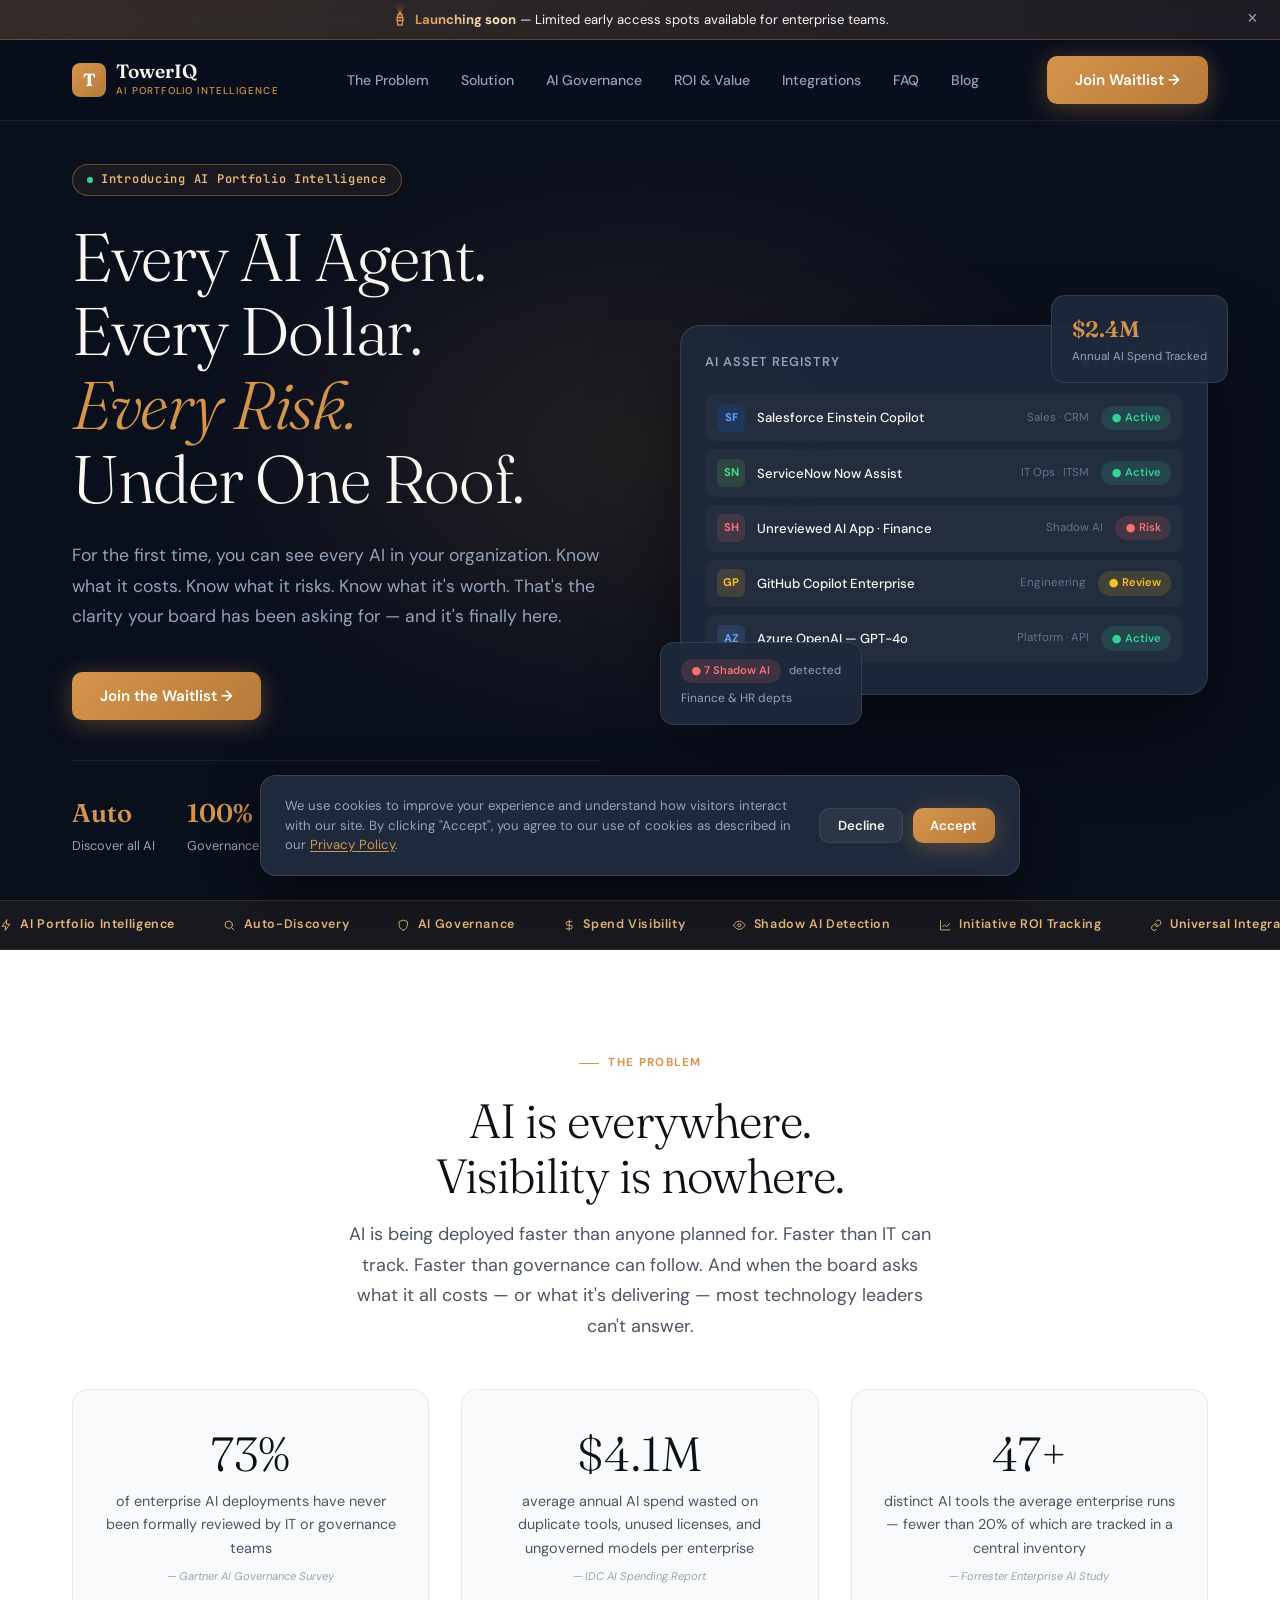
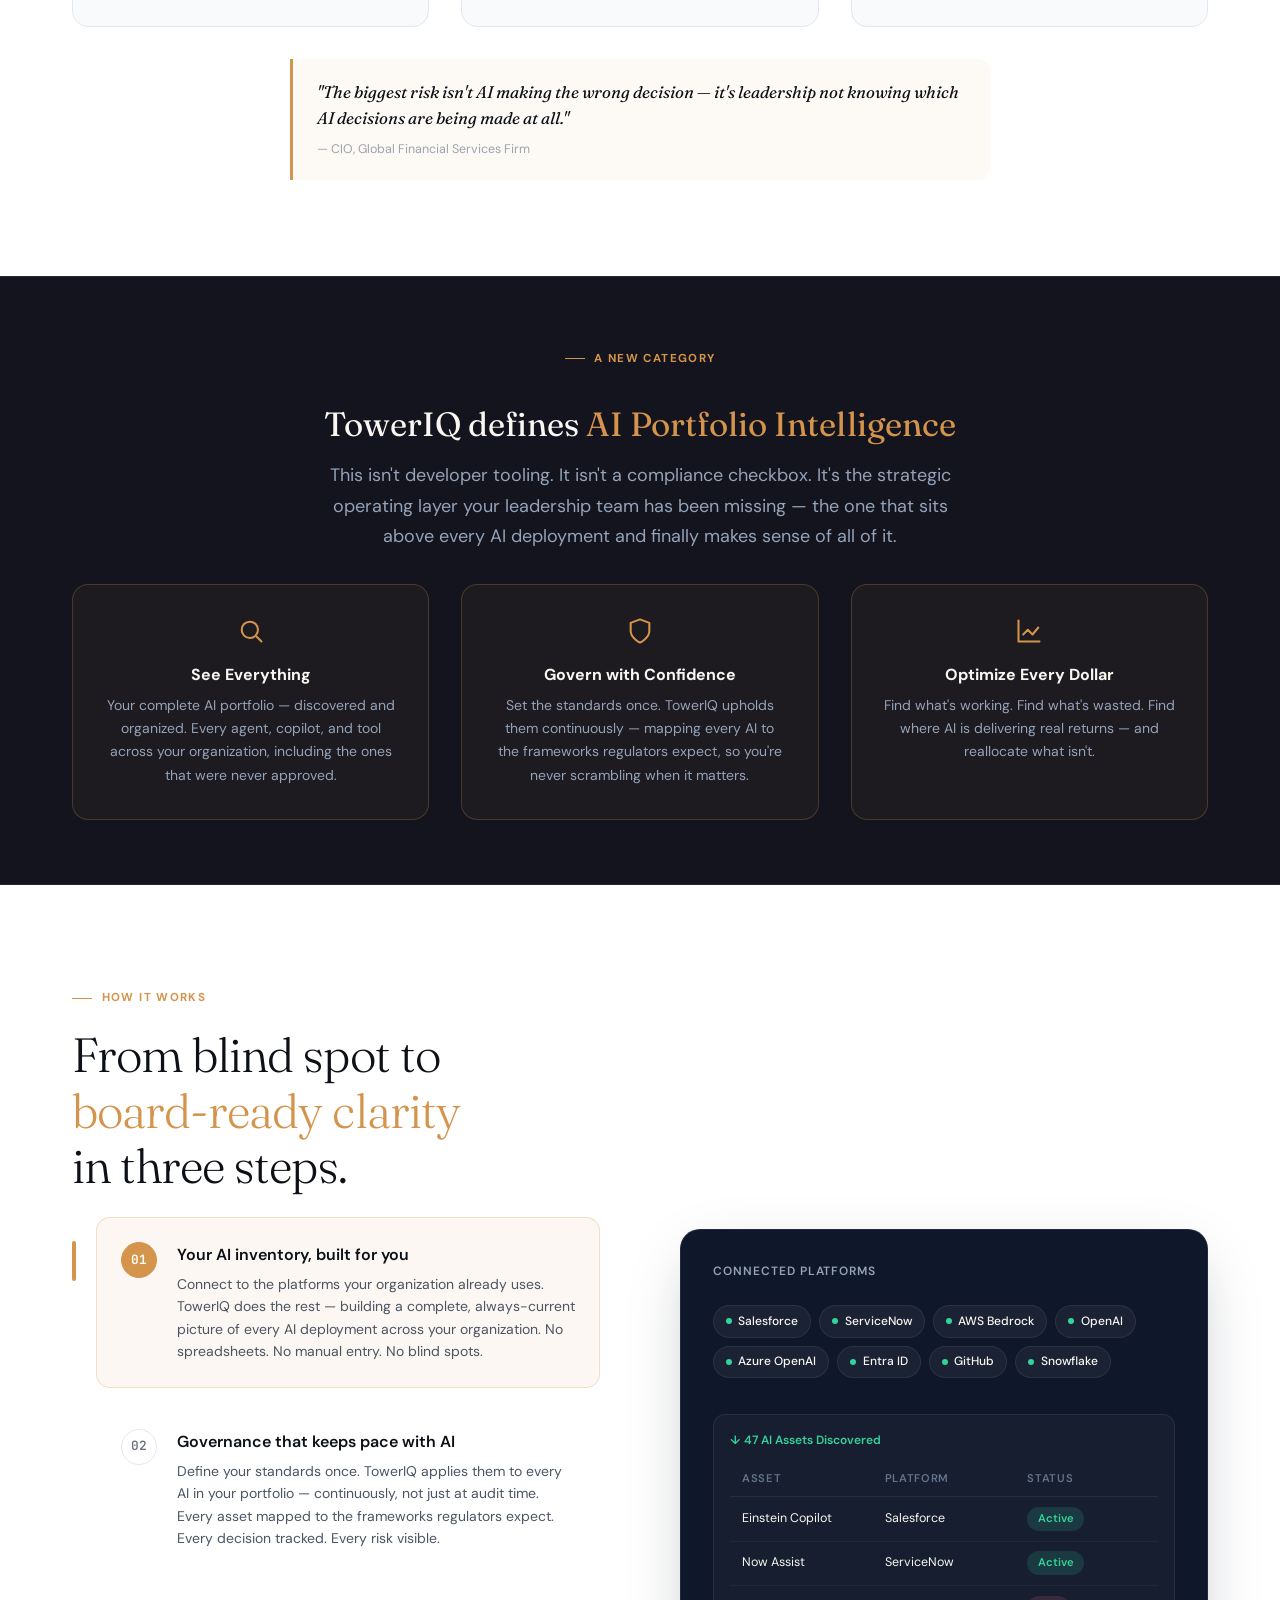
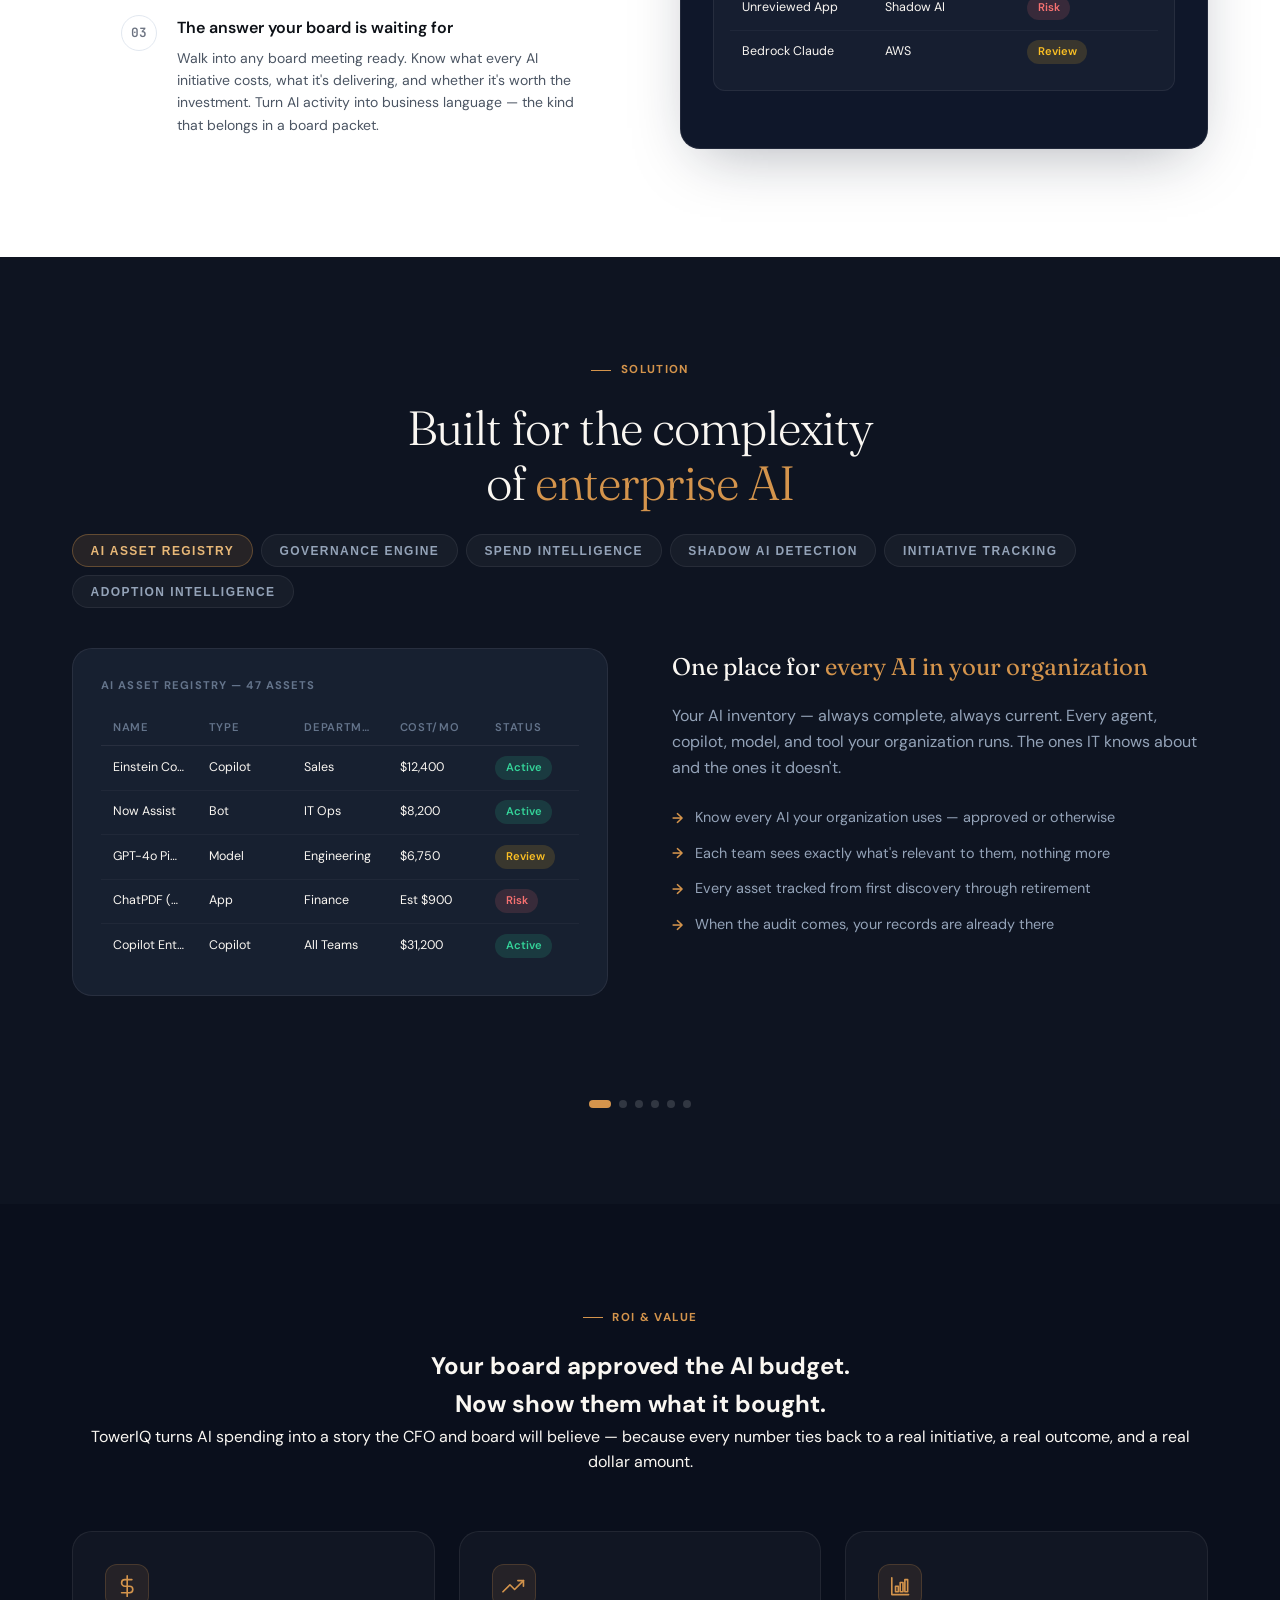
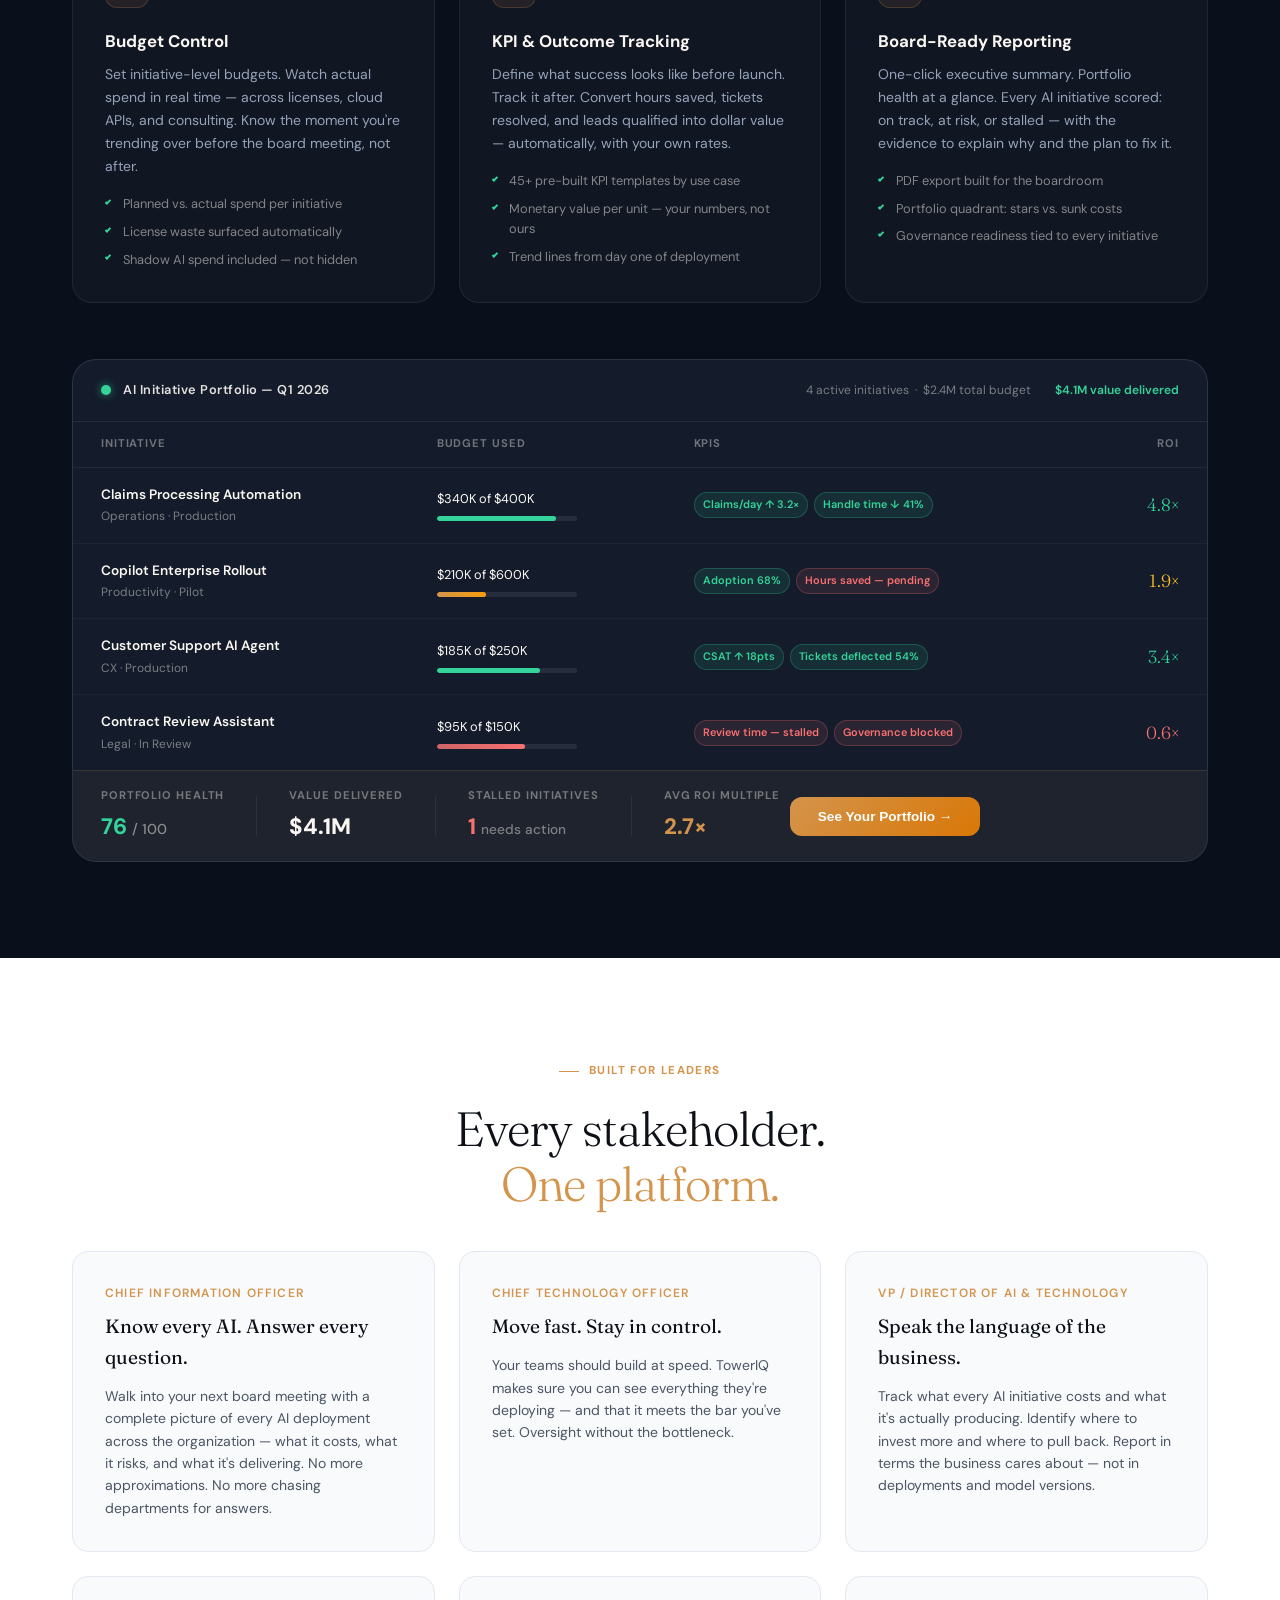
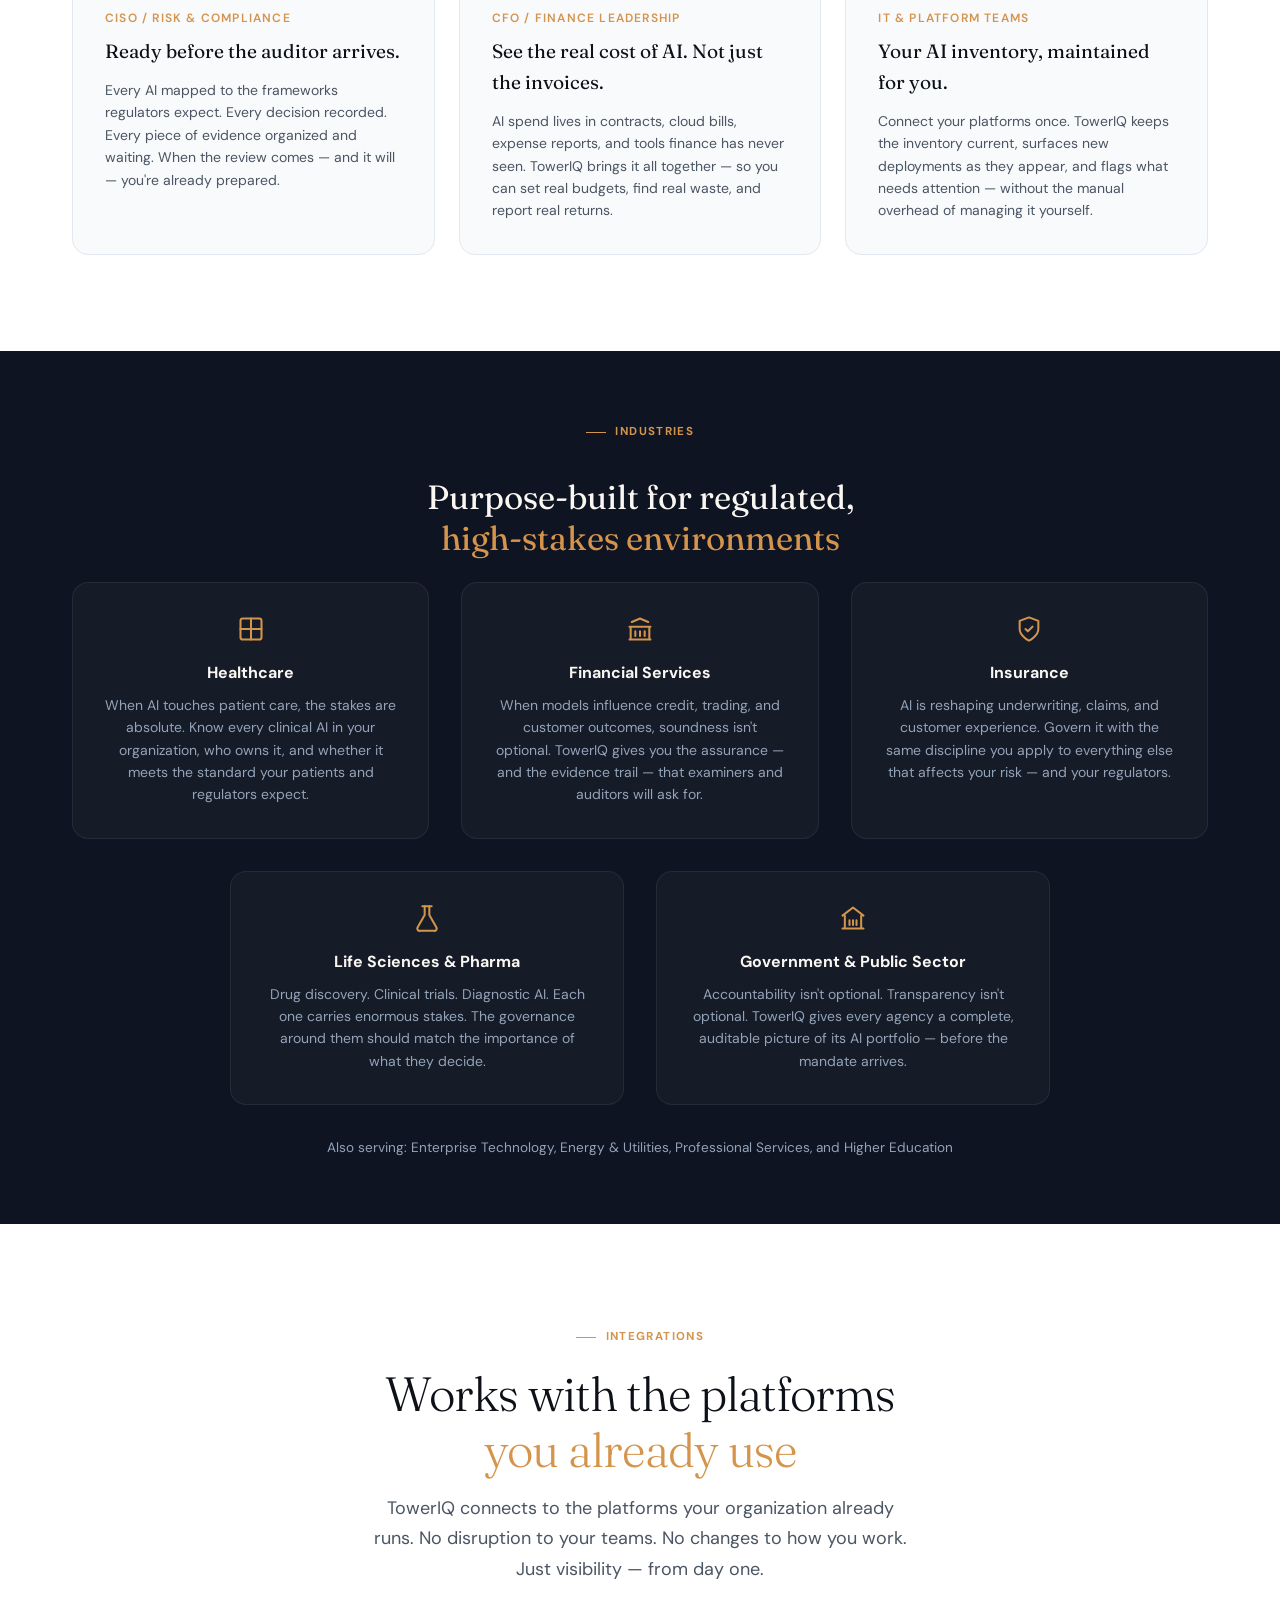
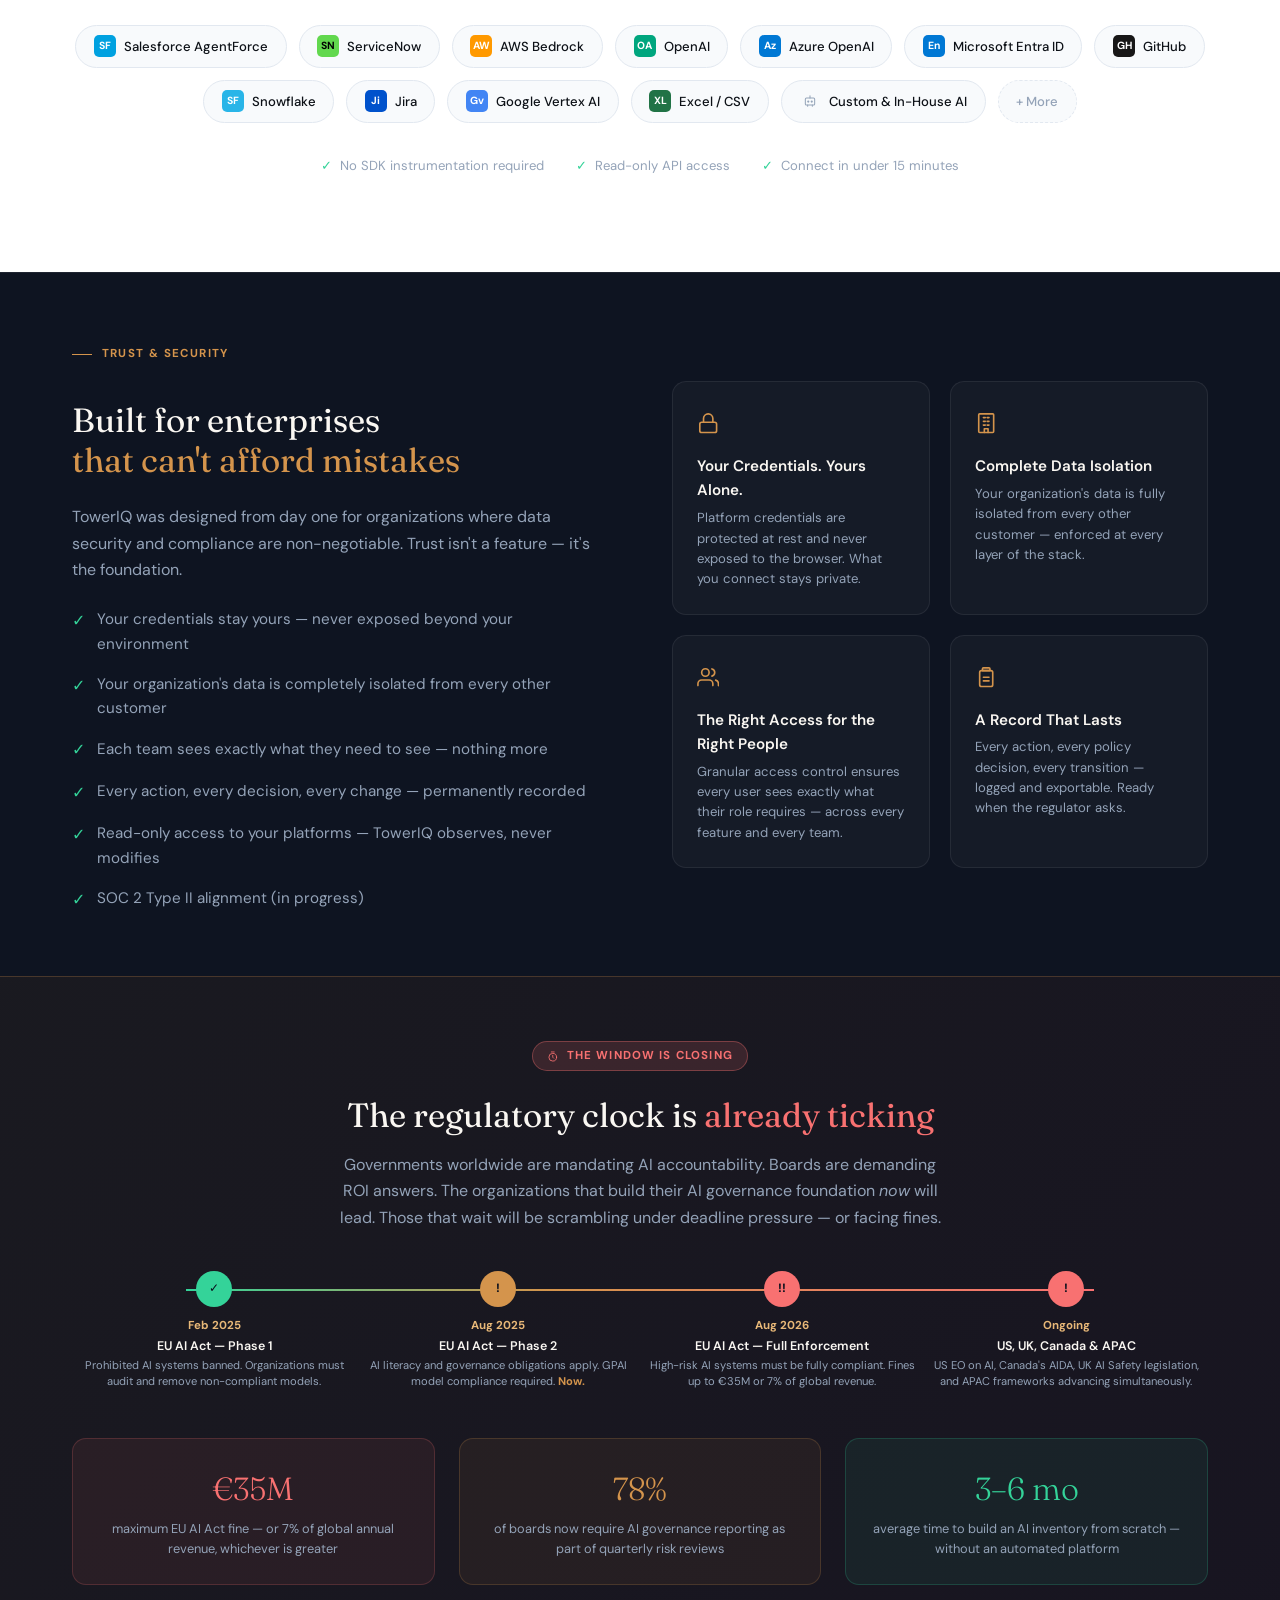
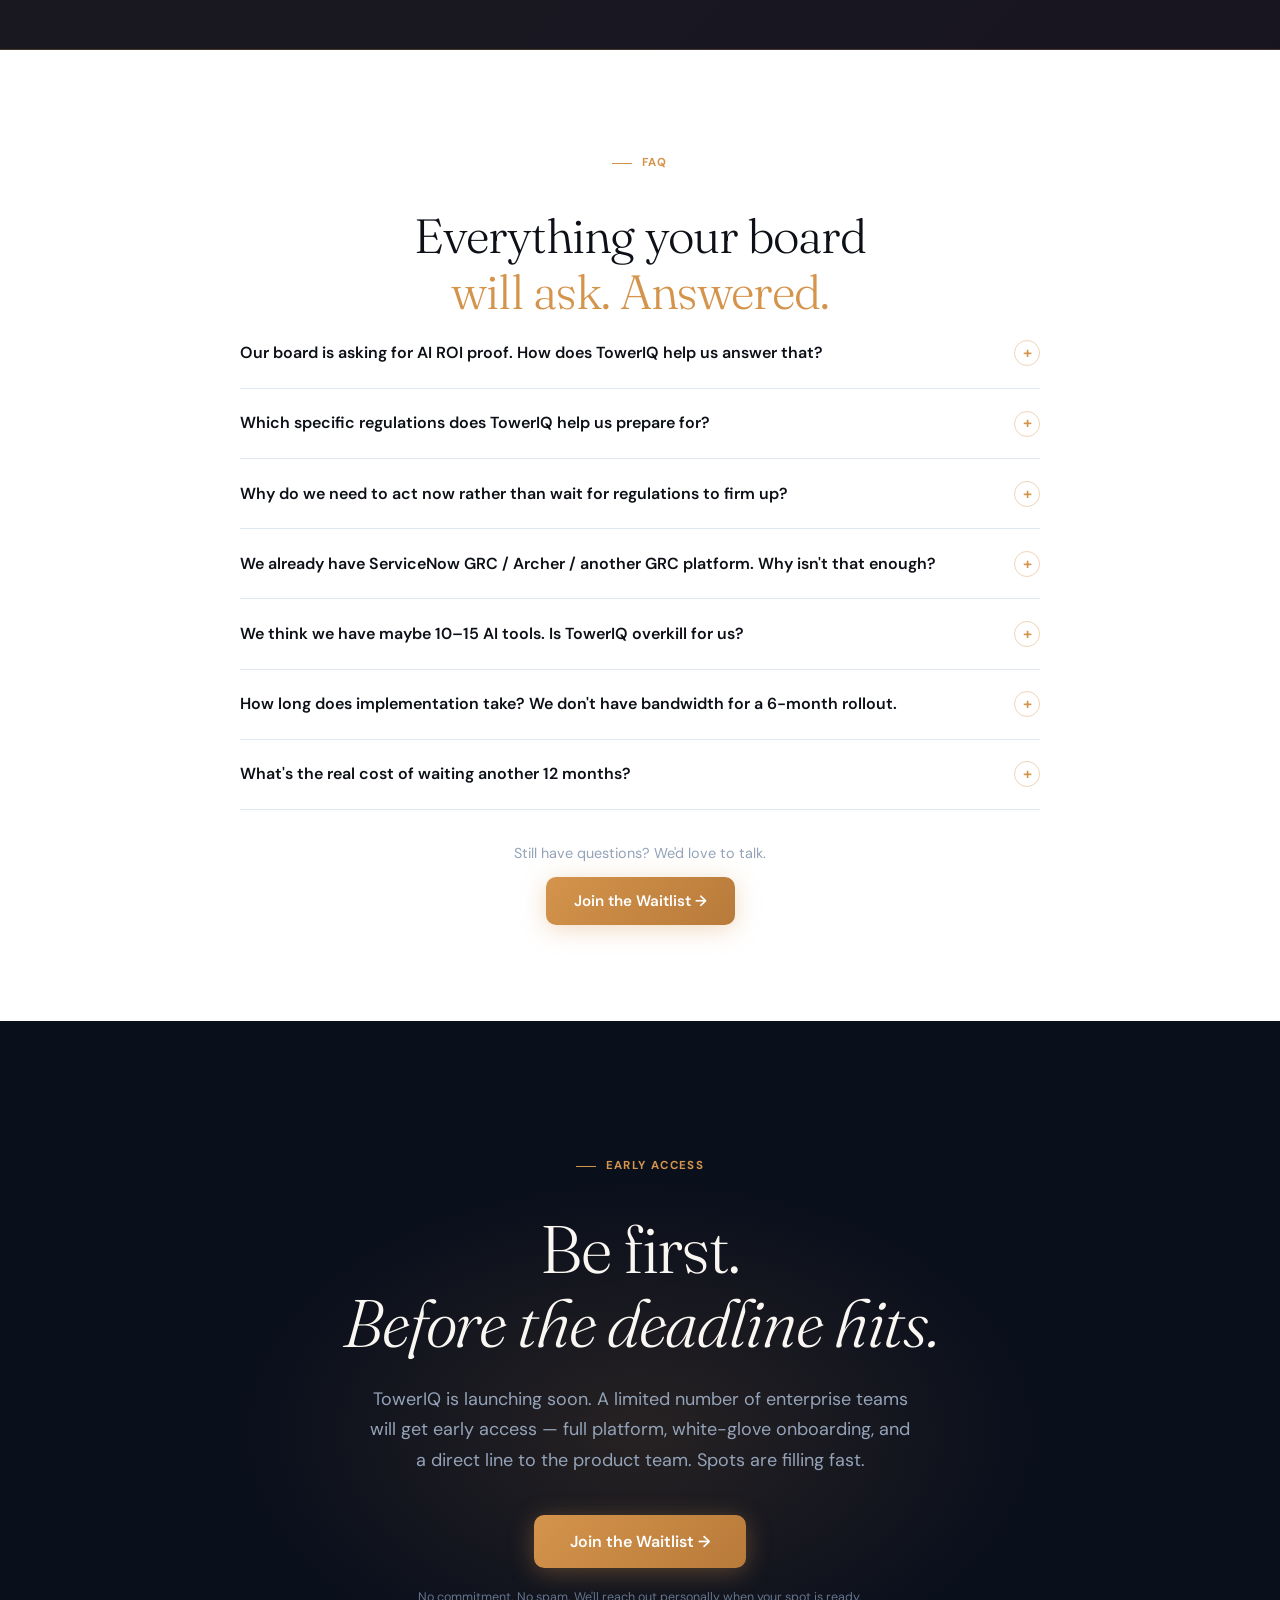
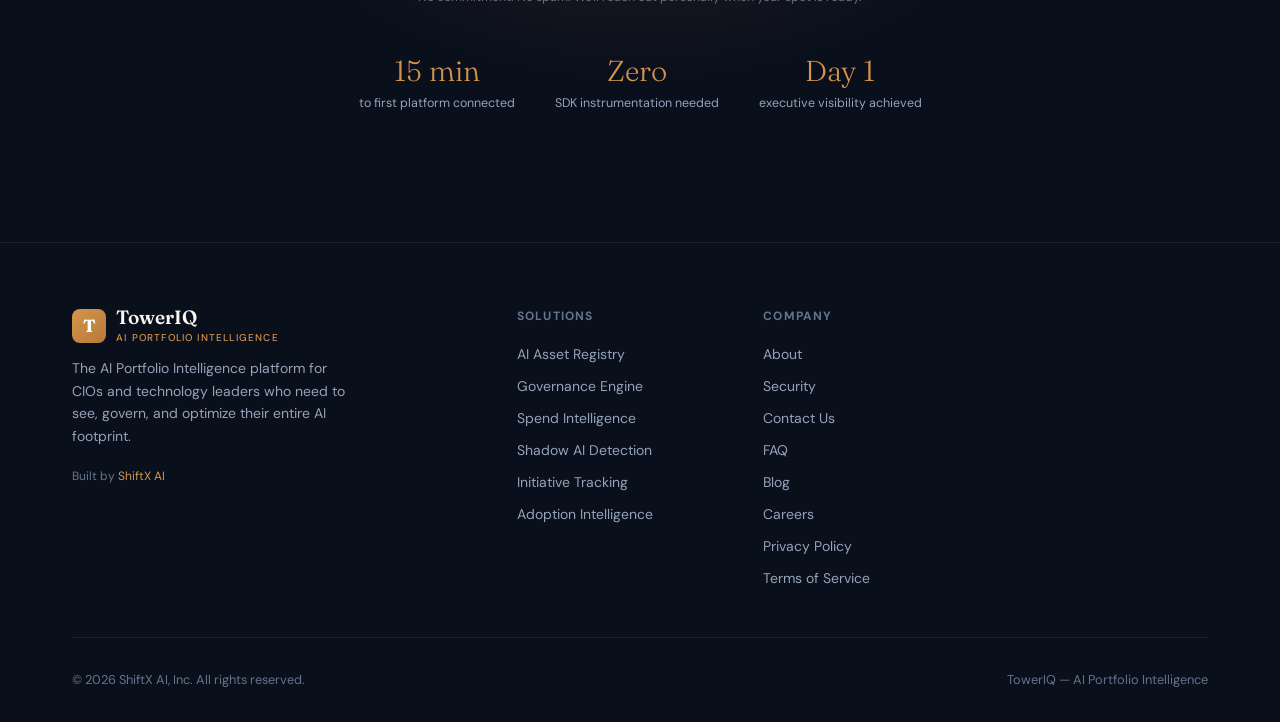
==== commit 3cb3804c: "career page" ====
--- a/index.html
+++ b/index.html
@@ -200,7 +200,8 @@
 
   <link rel="preconnect" href="https://fonts.googleapis.com" />
   <link rel="preconnect" href="https://fonts.gstatic.com" crossorigin />
-  <link href="https://fonts.googleapis.com/css2?family=Fraunces:ital,opsz,wght@0,9..144,300;0,9..144,400;0,9..144,600;0,9..144,700;1,9..144,300;1,9..144,400&family=DM+Sans:wght@300;400;500;600;700&family=JetBrains+Mono:wght@400;500&display=swap" rel="stylesheet" />
+  <link rel="preload" href="https://fonts.googleapis.com/css2?family=Fraunces:ital,opsz,wght@0,9..144,300;0,9..144,400;0,9..144,600;0,9..144,700;1,9..144,300;1,9..144,400&family=DM+Sans:wght@300;400;500;600;700&family=JetBrains+Mono:wght@400;500&display=swap" as="style" onload="this.rel='stylesheet'" />
+  <noscript><link href="https://fonts.googleapis.com/css2?family=Fraunces:ital,opsz,wght@0,9..144,300;0,9..144,400;0,9..144,600;0,9..144,700;1,9..144,300;1,9..144,400&family=DM+Sans:wght@300;400;500;600;700&family=JetBrains+Mono:wght@400;500&display=swap" rel="stylesheet" /></noscript>
   <style>
     /* ── RESET & BASE ── */
     *, *::before, *::after { box-sizing: border-box; margin: 0; padding: 0; }
@@ -1699,7 +1700,7 @@
 </nav>
 
 <!-- ═══════════════════════════════════════════ MOBILE DRAWER ═══ -->
-<aside class="mobile-drawer mobile-only" id="mobile-drawer" aria-hidden="true">
+<aside class="mobile-drawer mobile-only" id="mobile-drawer" aria-hidden="true" inert>
   <a href="#challenge" onclick="closeDrawer()">The Problem</a>
   <a href="#platform" onclick="closeDrawer()">Solution</a>
   <a href="#platform" onclick="selectFeature(1);closeDrawer()">AI Governance</a>
@@ -2848,6 +2849,7 @@
           <!-- <a href="#" onclick="openModal();return false;">Book a Demo</a> -->
           <a href="#faq">FAQ</a>
           <a href="/blog/">Blog</a>
+          <a href="/careers/">Careers</a>
           <a href="#" onclick="openPrivacy();return false;">Privacy Policy</a>
           <a href="#" onclick="openTerms();return false;">Terms of Service</a>
         </div>
@@ -2929,8 +2931,8 @@
               <input type="text" name="company" required class="form-input" placeholder="Acme Corp" />
             </div>
             <div class="form-group">
-              <label class="form-label">Your Role</label>
-              <select name="role" required class="form-input form-select">
+              <label class="form-label" for="contact-role">Your Role</label>
+              <select id="contact-role" name="role" required class="form-input form-select">
                 <option value="">Select role</option>
                 <option>CEO</option>
                 <option>CIO</option>
@@ -2944,8 +2946,8 @@
             </div>
           </div>
           <div class="form-group">
-            <label class="form-label">How can we help?</label>
-            <select name="inquiry_type" required class="form-input form-select">
+            <label class="form-label" for="contact-inquiry">How can we help?</label>
+            <select id="contact-inquiry" name="inquiry_type" required class="form-input form-select">
               <option value="">Select inquiry type</option>
               <option>General Question</option>
               <option>Request a Demo</option>
@@ -3042,8 +3044,8 @@
               <input type="text" name="company" required class="form-input" placeholder="Acme Corp" />
             </div>
             <div>
-              <label class="form-label">Your Role</label>
-              <select name="role" required class="form-input">
+              <label class="form-label" for="waitlist-role">Your Role</label>
+              <select id="waitlist-role" name="role" required class="form-input">
                 <option value="">Select role</option>
                 <option>CIO</option>
                 <option>CTO</option>
@@ -3096,8 +3098,8 @@
         <input class="form-input" type="text" placeholder="Acme Corp" />
       </div>
       <div class="form-group">
-        <label class="form-label">Your Role</label>
-        <select class="form-input form-select">
+        <label class="form-label" for="demo-role">Your Role</label>
+        <select id="demo-role" class="form-input form-select">
           <option value="">Select your role</option>
           <option>CEO</option>
           <option>CIO / CTO</option>
@@ -3410,14 +3412,14 @@
     const btn = document.getElementById('hamburger-btn');
     const drawer = document.getElementById('mobile-drawer');
     if (btn) btn.setAttribute('aria-expanded', open);
-    if (drawer) drawer.setAttribute('aria-hidden', !open);
+    if (drawer) { drawer.setAttribute('aria-hidden', !open); open ? drawer.removeAttribute('inert') : drawer.setAttribute('inert', ''); }
   }
   function closeDrawer() {
     document.body.classList.remove('drawer-open');
     const btn = document.getElementById('hamburger-btn');
     const drawer = document.getElementById('mobile-drawer');
     if (btn) btn.setAttribute('aria-expanded', 'false');
-    if (drawer) drawer.setAttribute('aria-hidden', 'true');
+    if (drawer) { drawer.setAttribute('aria-hidden', 'true'); drawer.setAttribute('inert', ''); }
   }
 
   // ── About modal ──
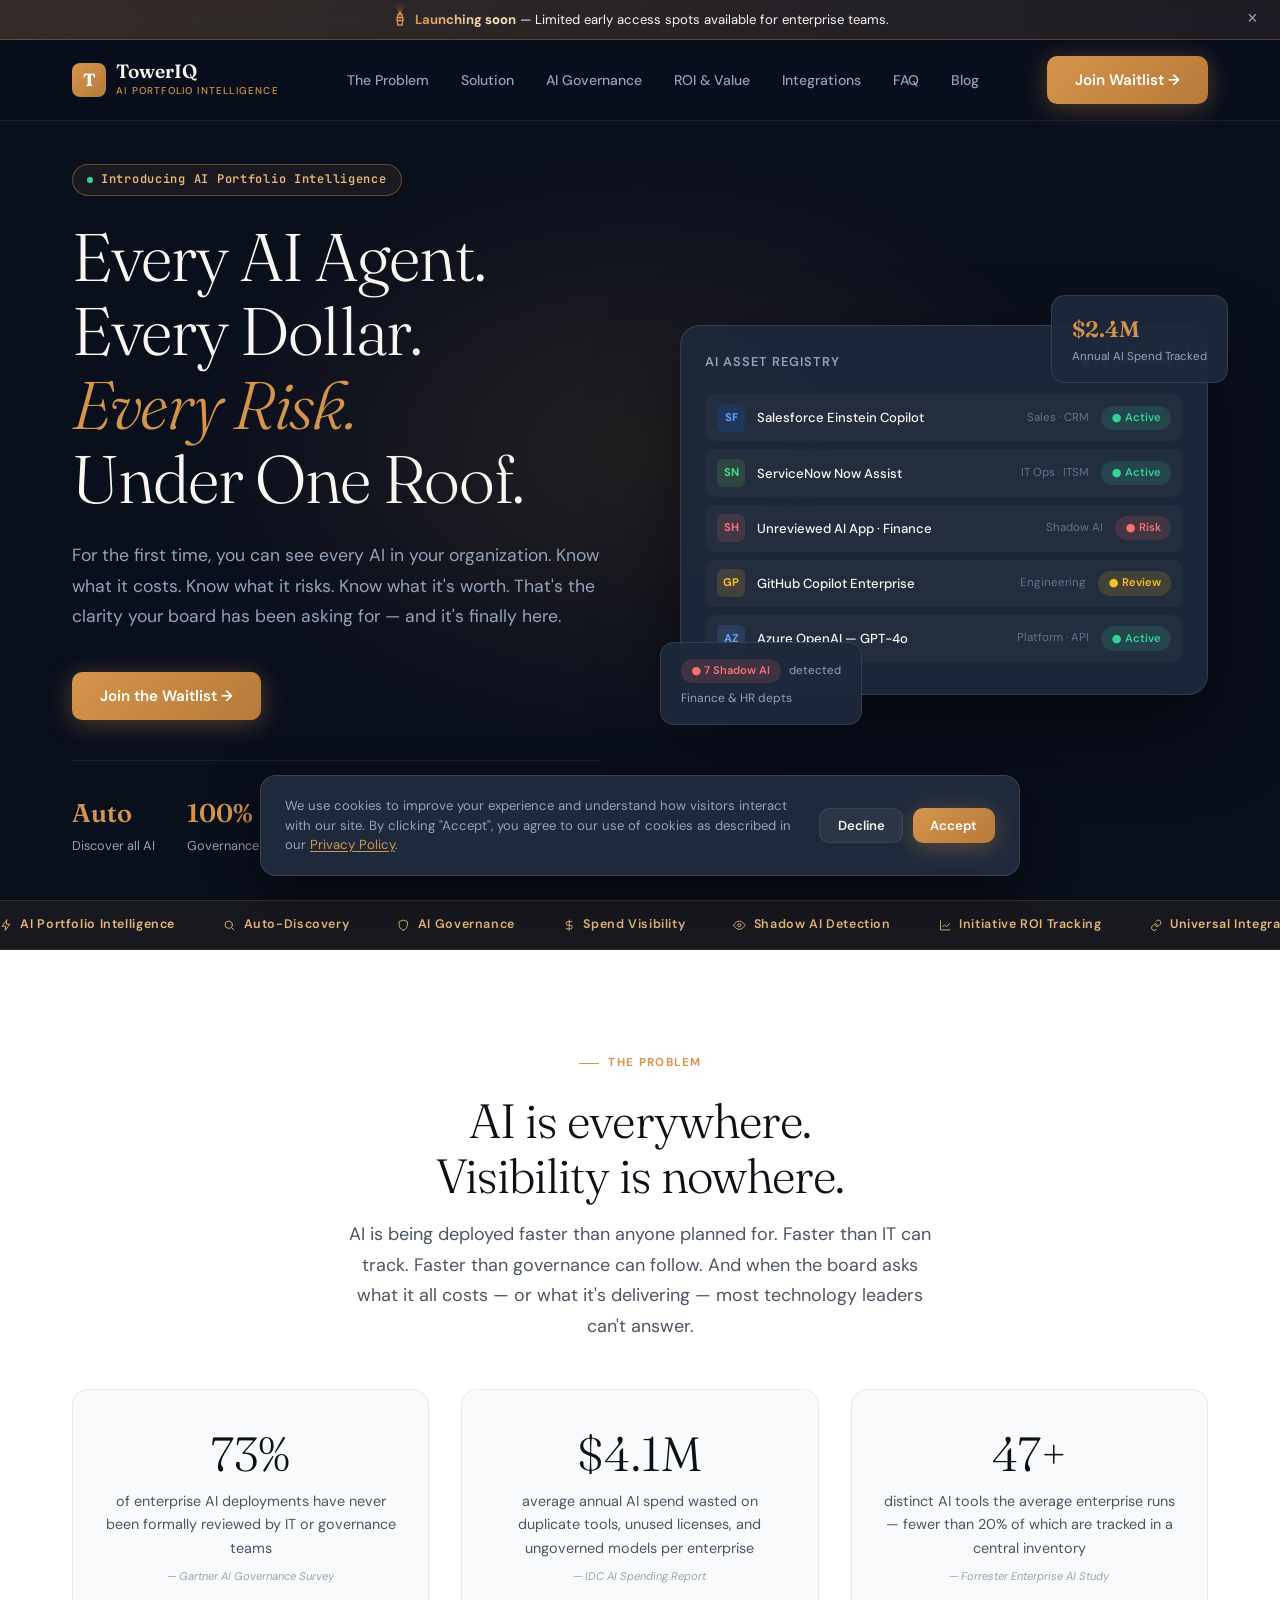
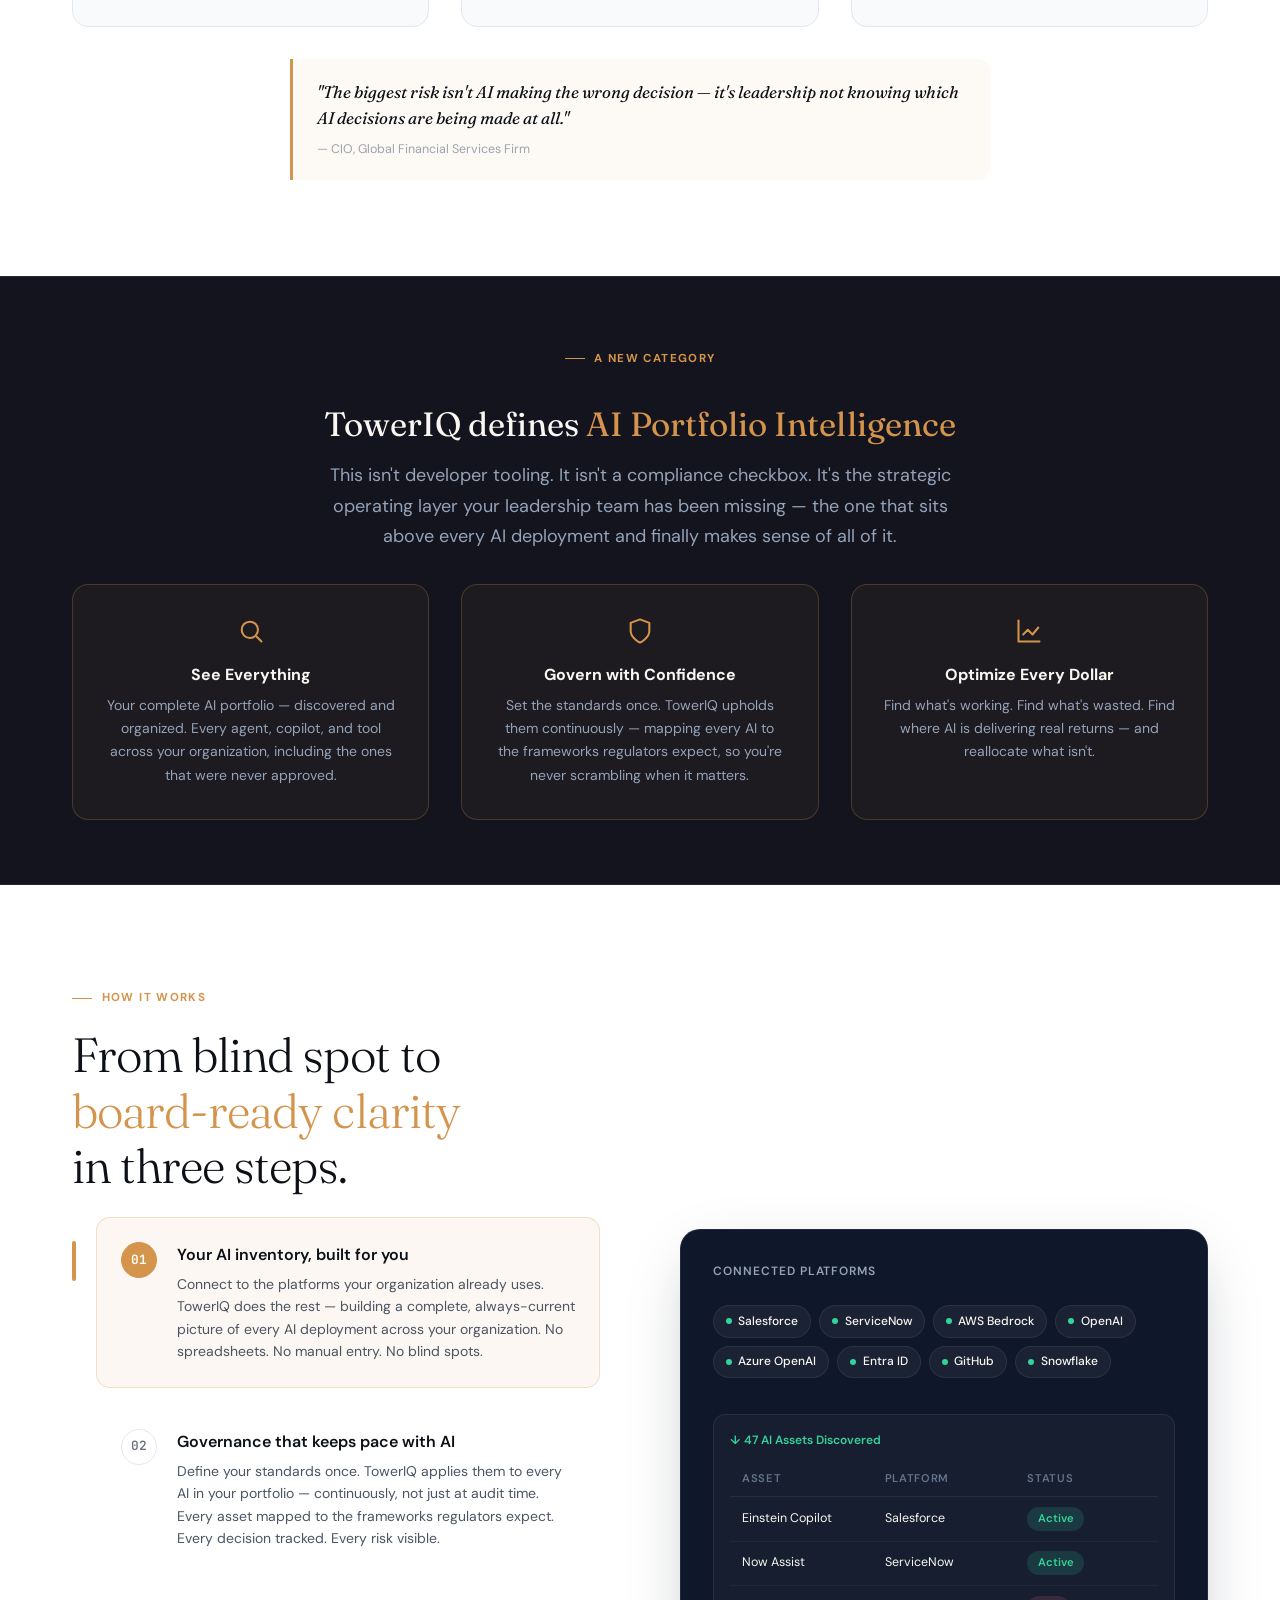
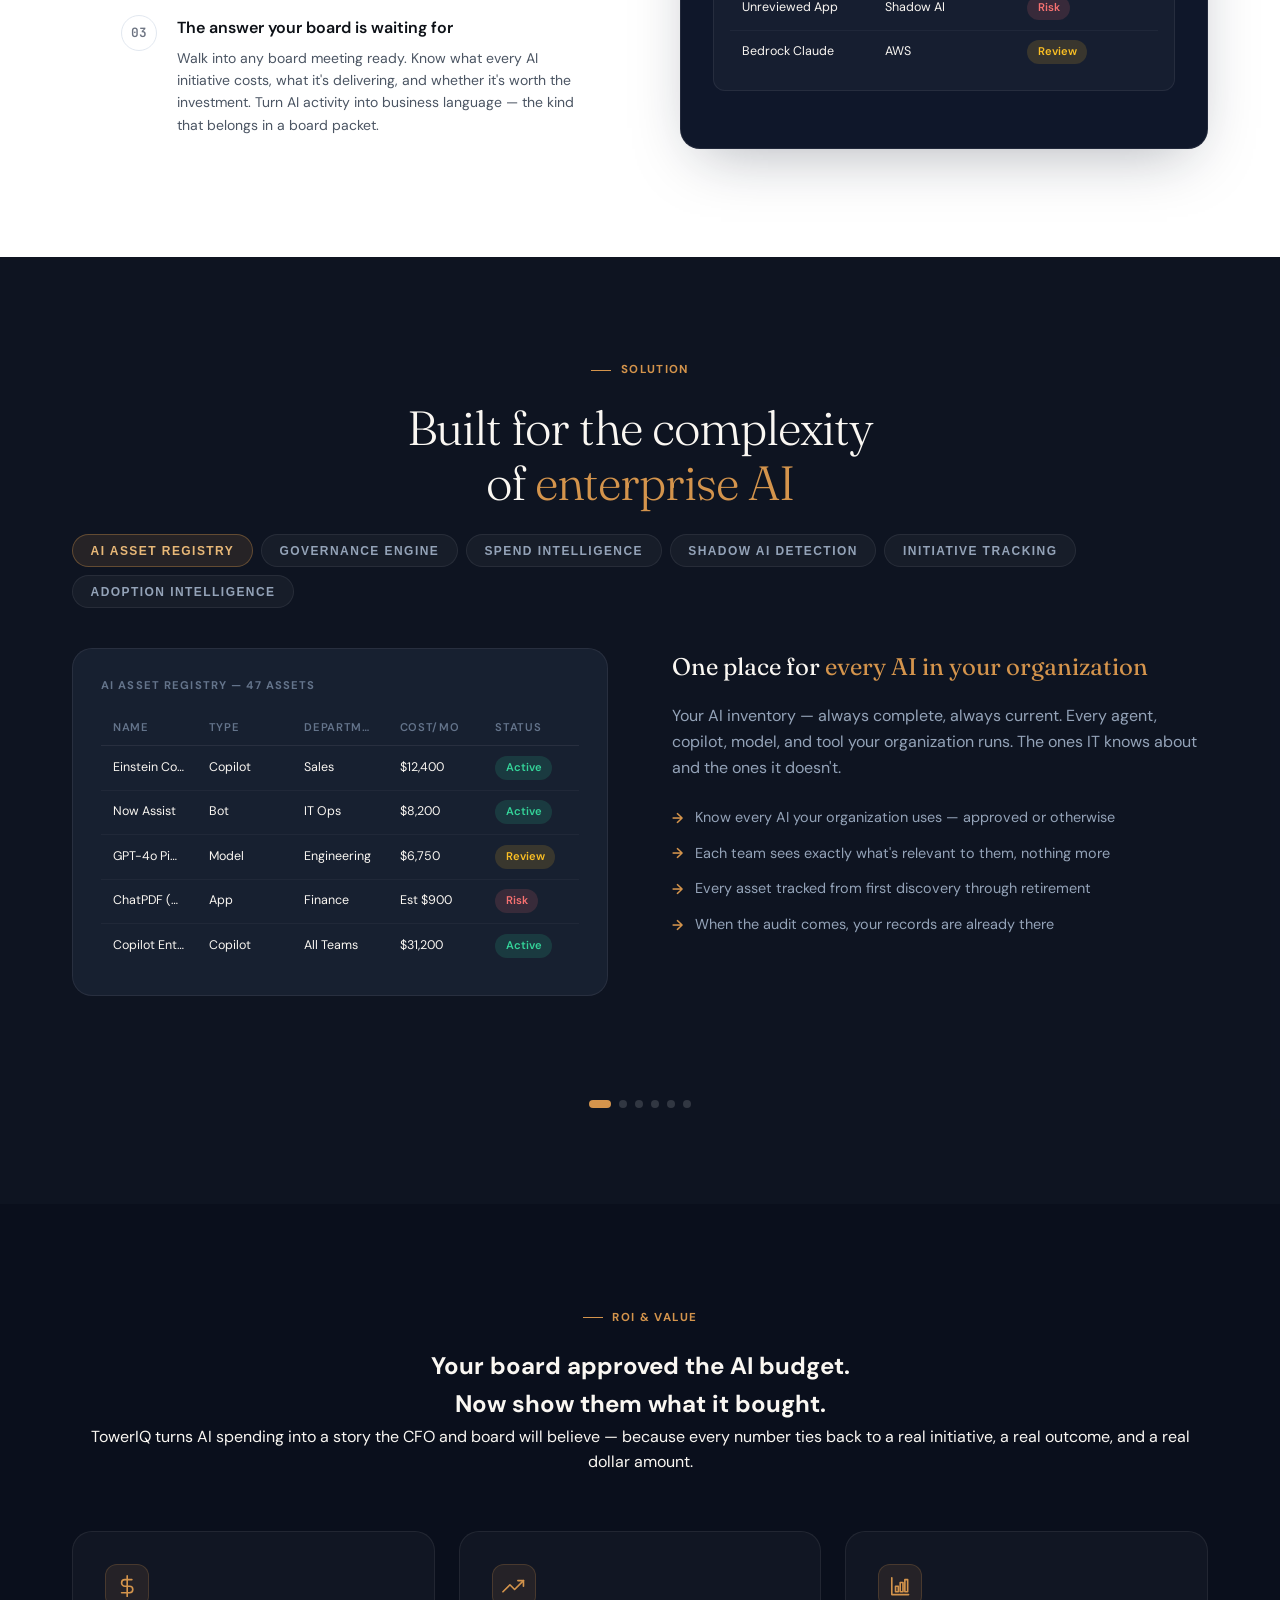
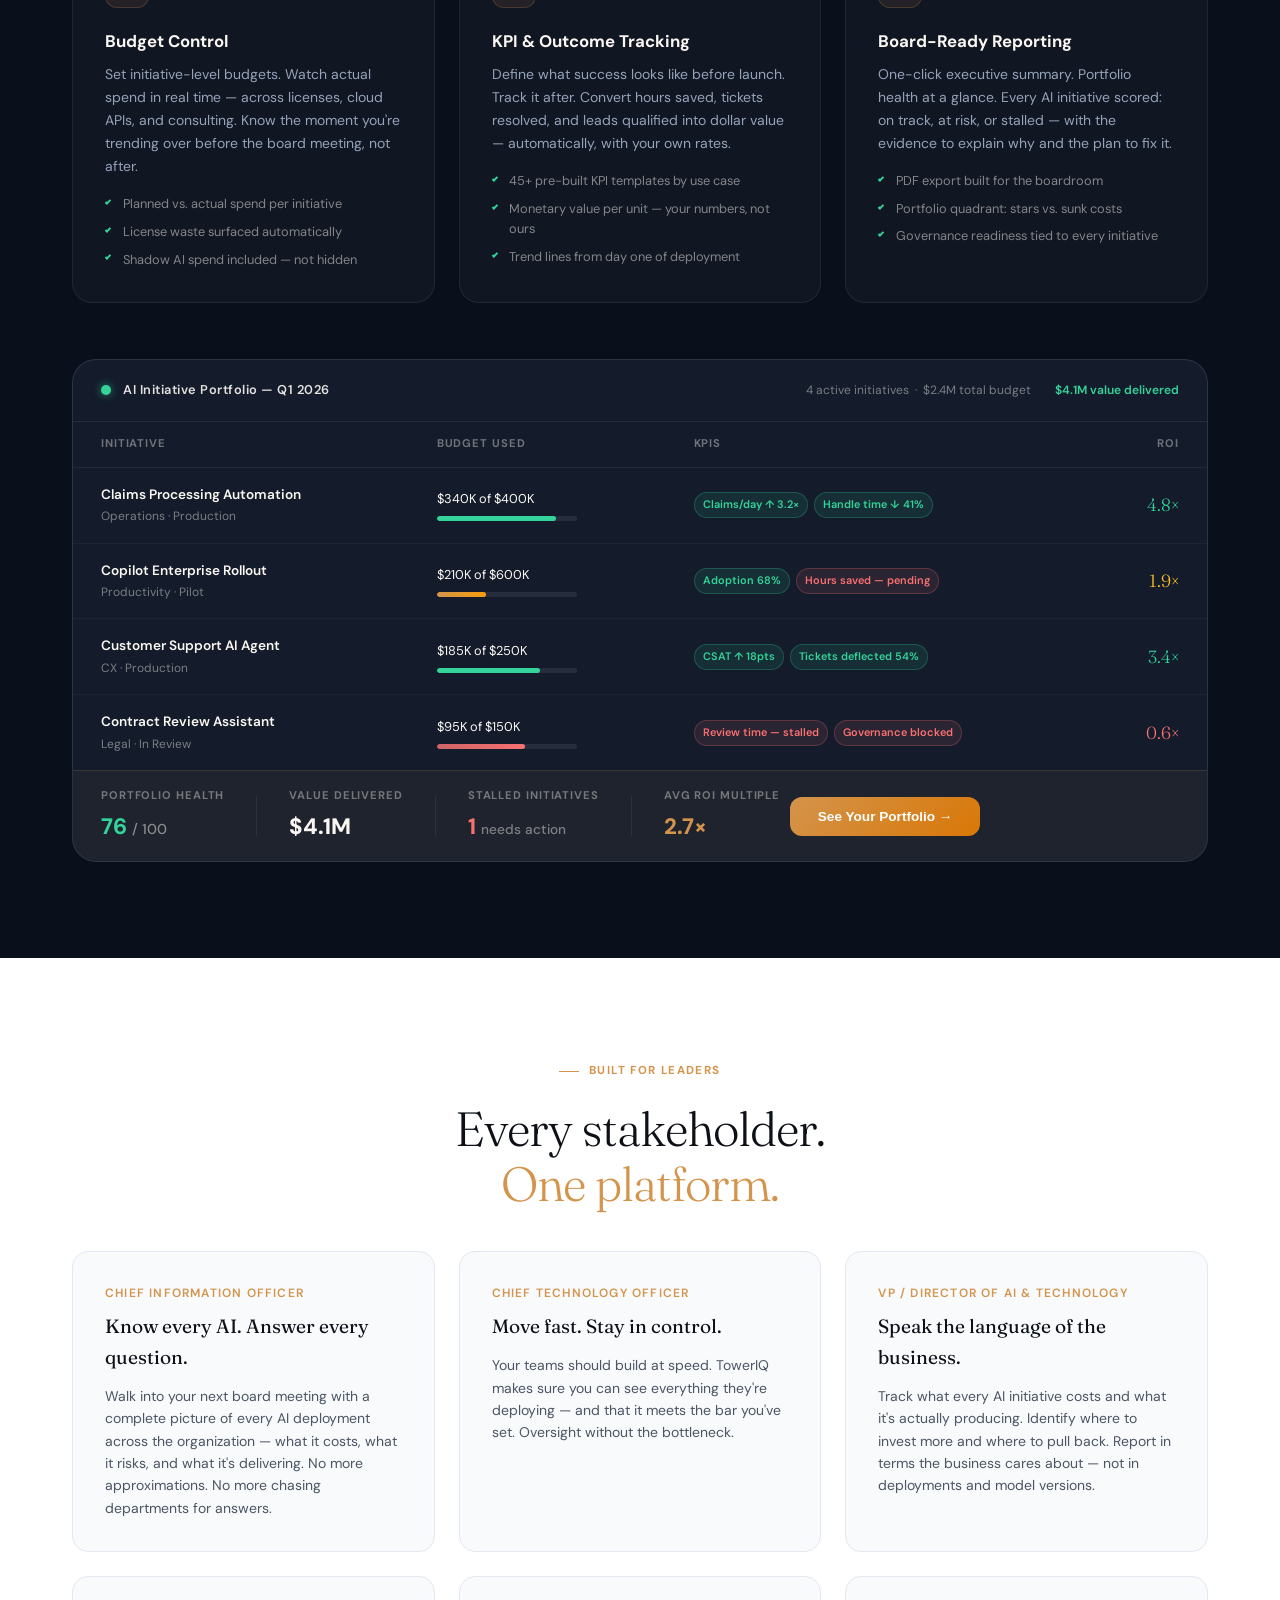
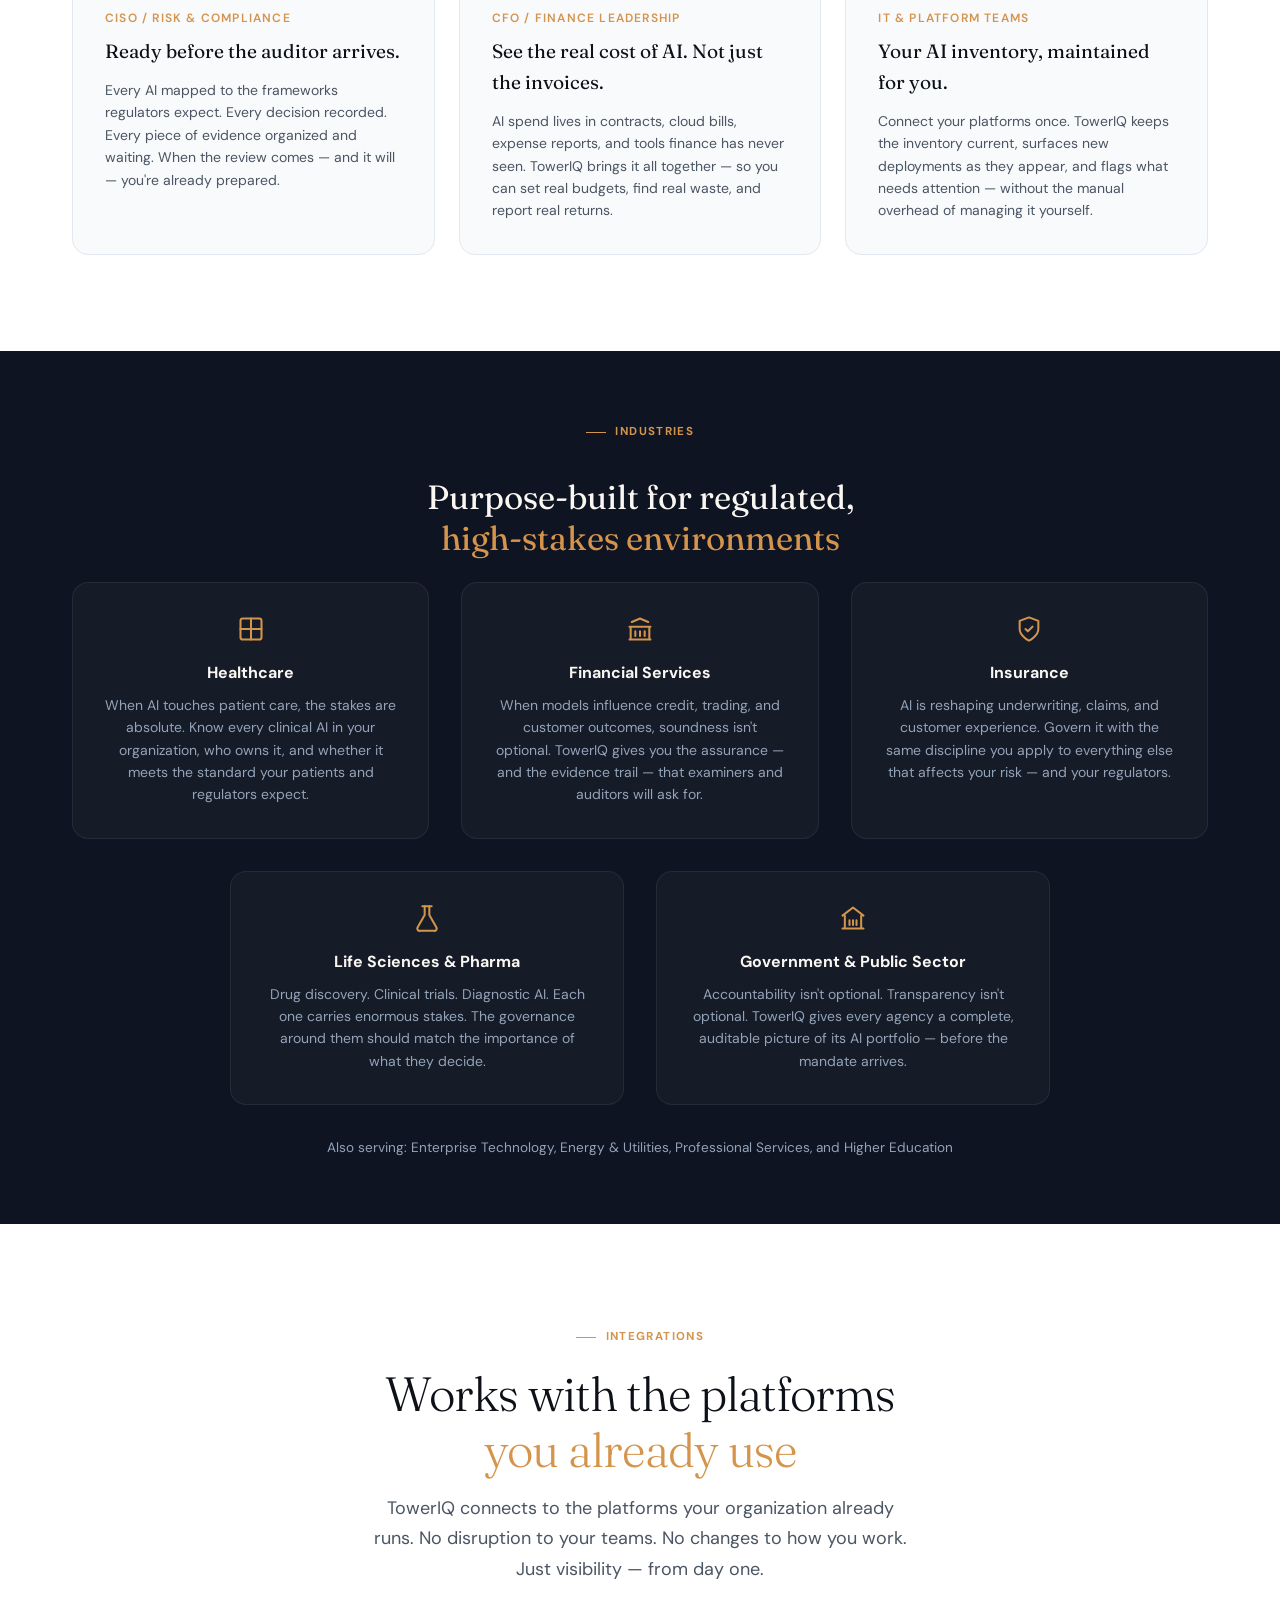
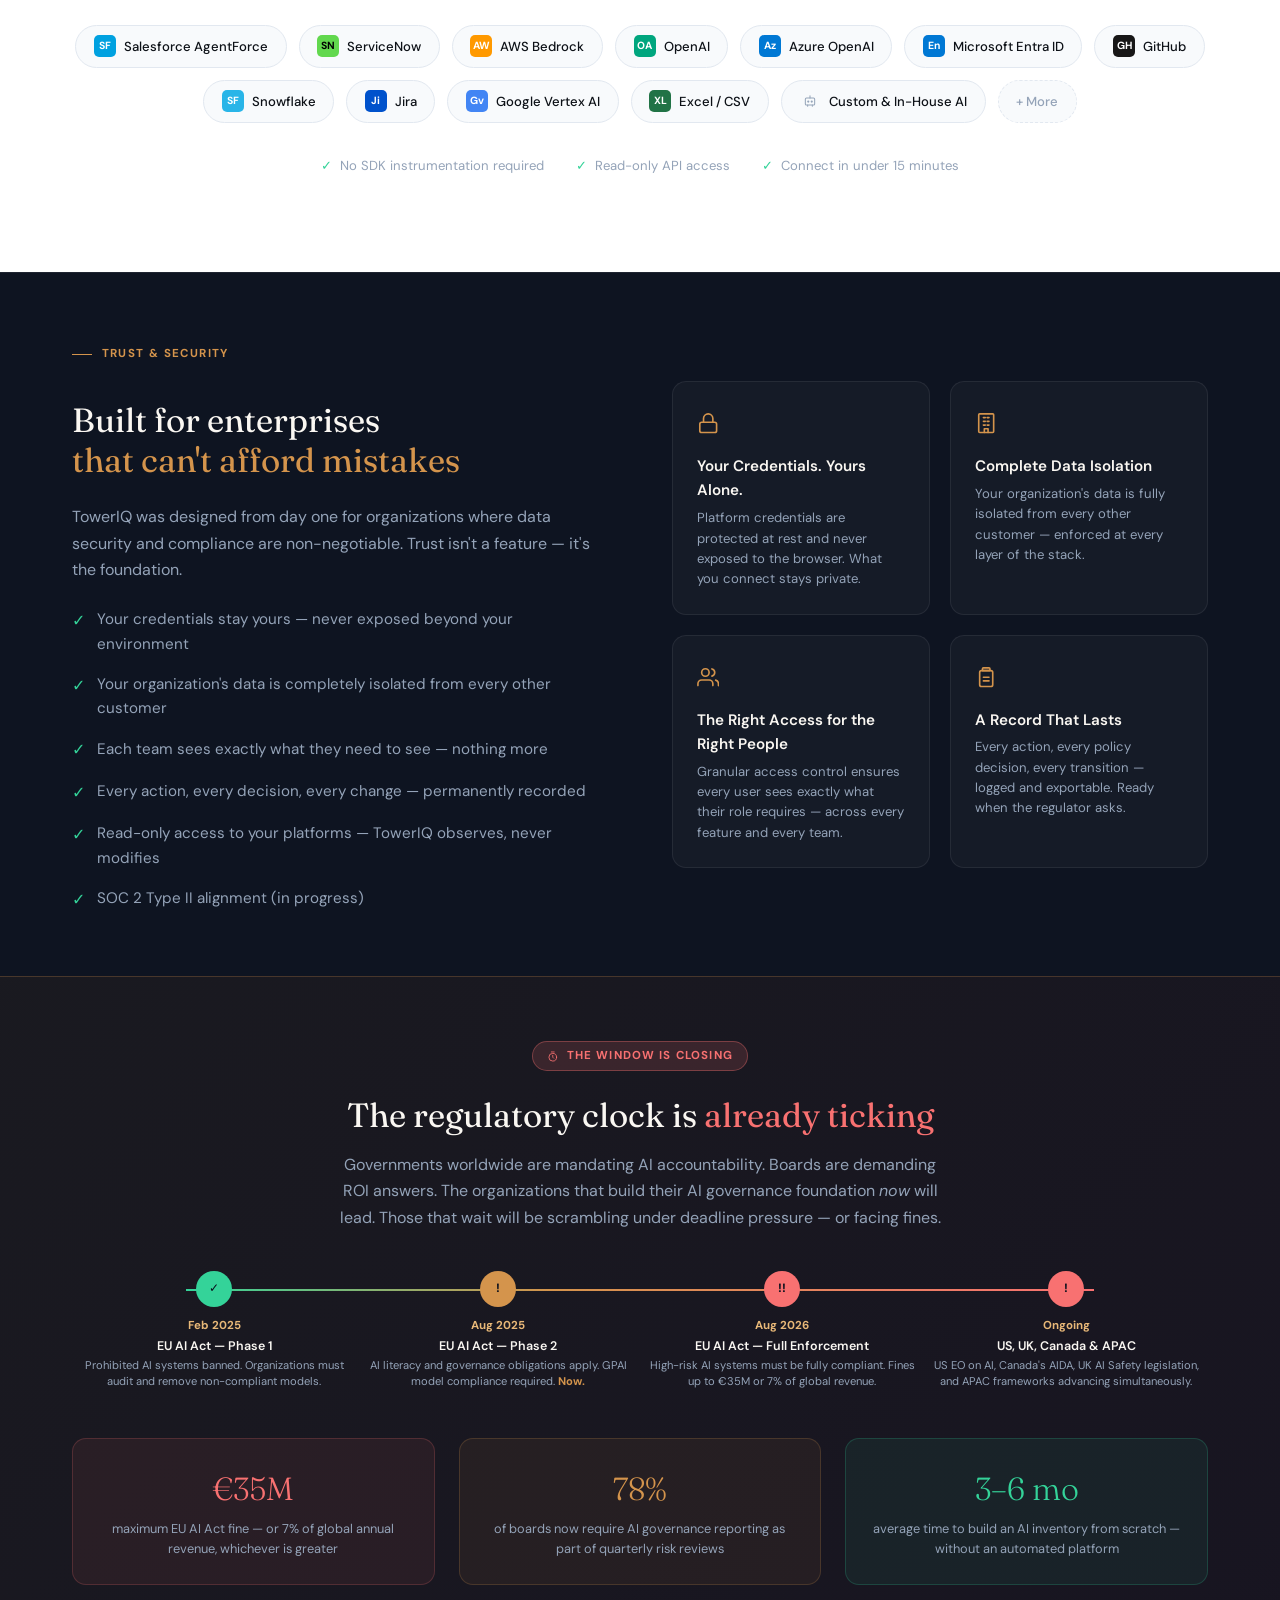
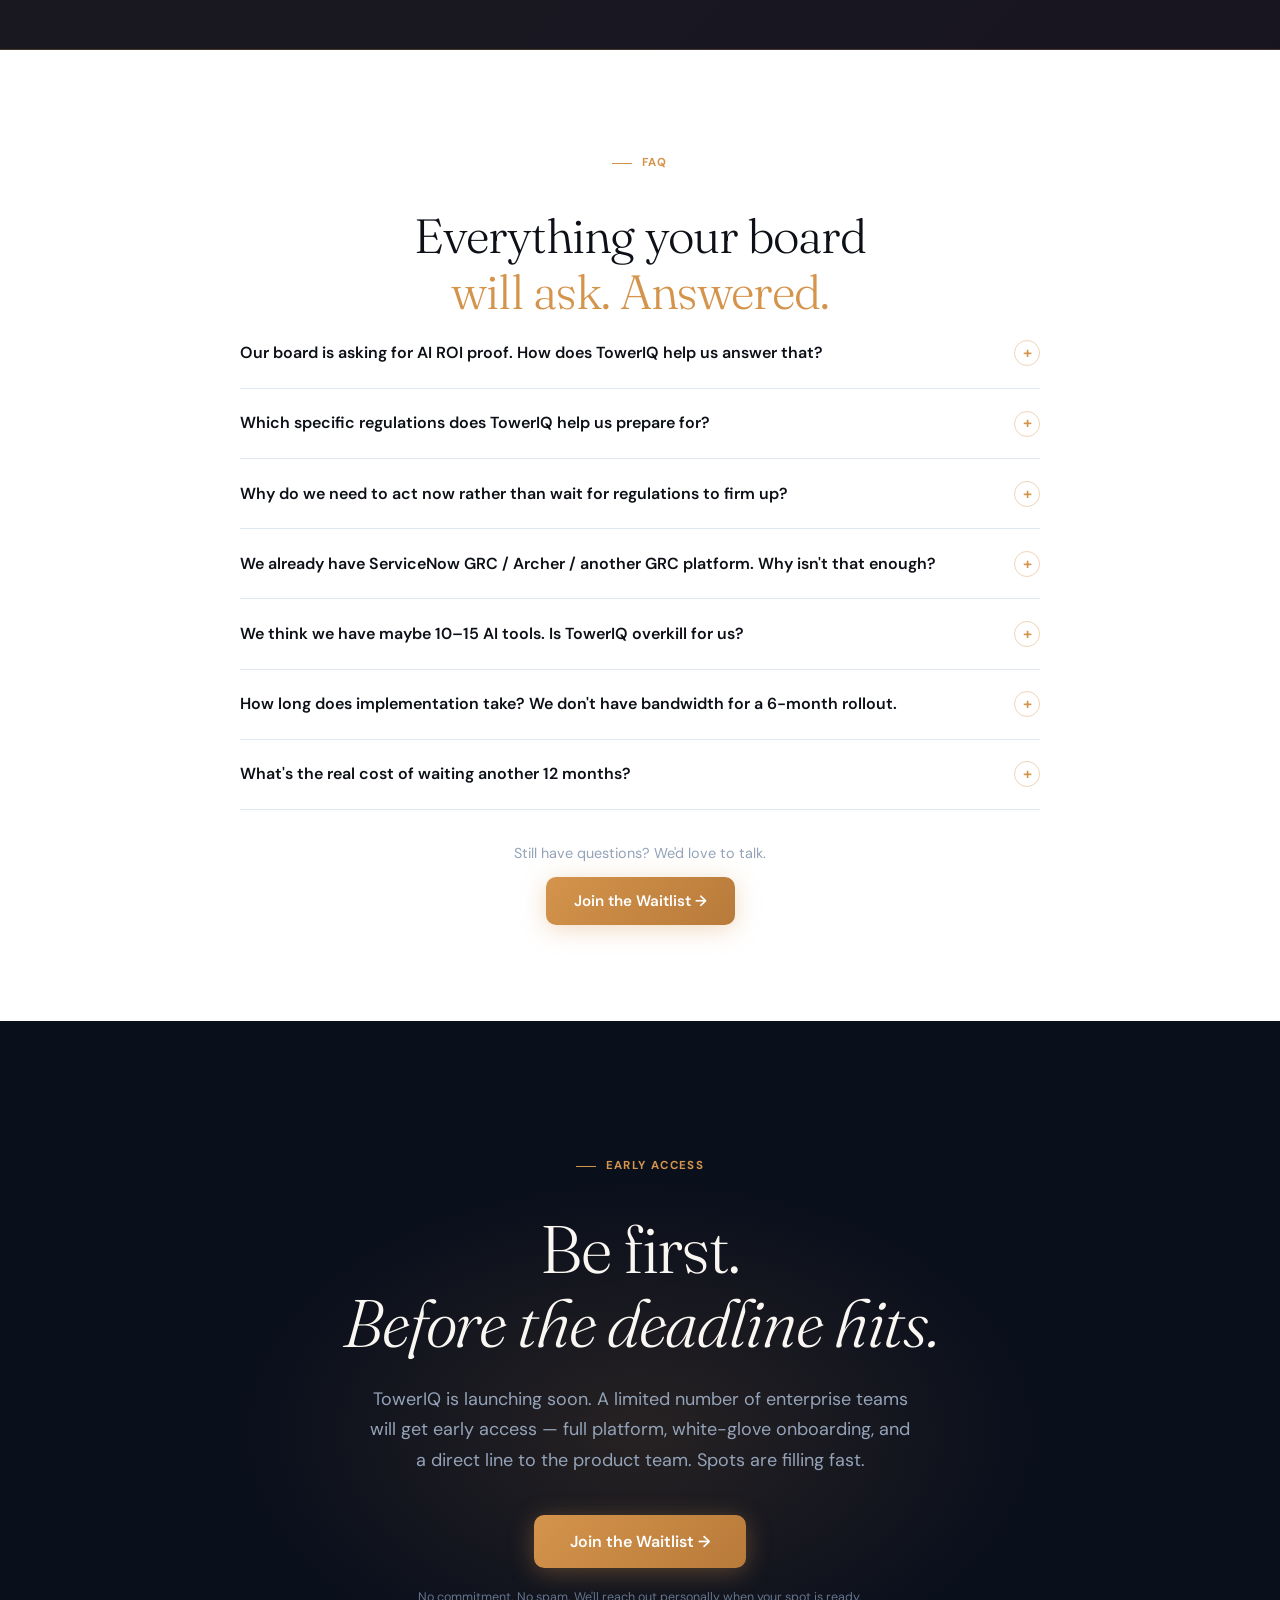
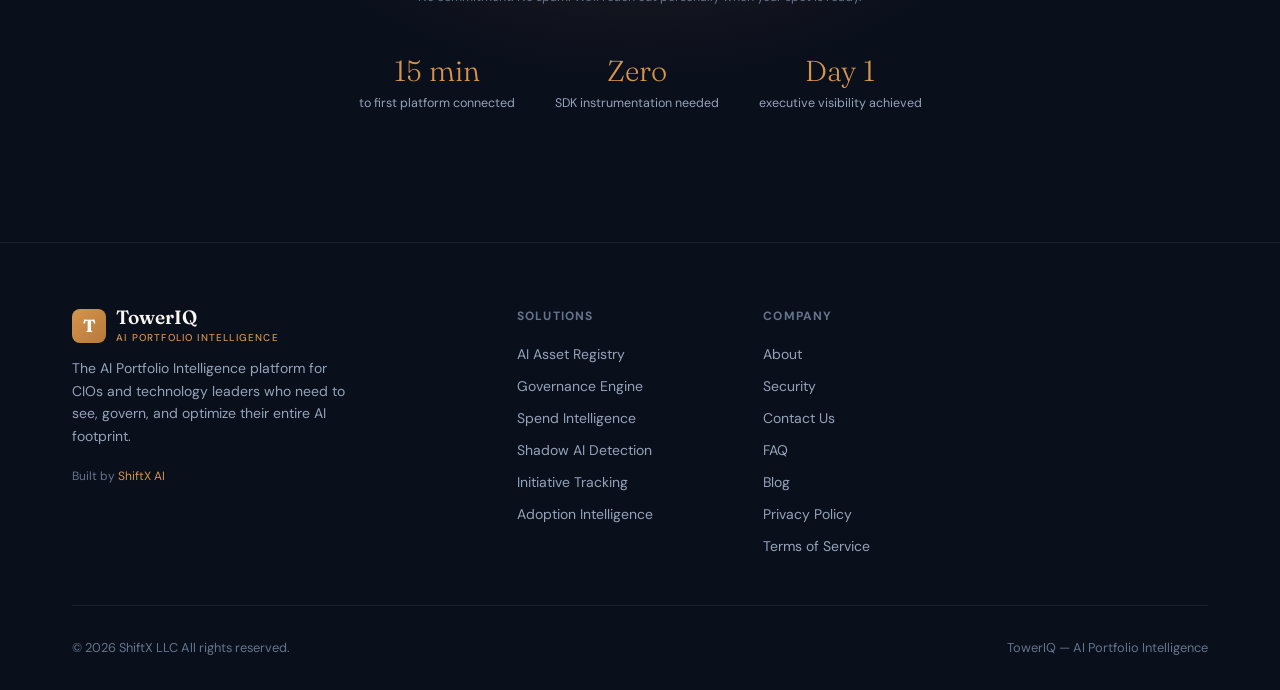
==== commit ce1ae8f8: "audit changes" ====
--- a/index.html
+++ b/index.html
@@ -28,8 +28,8 @@
   <meta name="robots" content="index, follow, max-image-preview:large, max-snippet:-1, max-video-preview:-1" />
   <meta name="googlebot" content="index, follow" />
   <meta name="keywords" content="AI Portfolio Intelligence, AI governance, AI observability, AI compliance, EU AI Act, ISO 42001, NIST AI RMF, SR 11-7, shadow AI, AI inventory, AI spend management, AI ROI, CIO AI platform, AI risk management, model governance, LLM governance, AI asset management, AI TBM, technology business management, AI FinOps" />
-  <meta name="author" content="ShiftX AI, Inc." />
-  <meta name="publisher" content="ShiftX AI, Inc." />
+  <meta name="author" content="ShiftX LLC" />
+  <meta name="publisher" content="ShiftX LLC" />
   <meta name="language" content="en" />
   <meta name="rating" content="general" />
   <meta name="theme-color" content="#0A0F1C" />
@@ -52,12 +52,32 @@
     "@type": "Organization",
     "@id": "https://toweriq.ai/#organization",
     "name": "ShiftX AI",
-    "legalName": "ShiftX AI, Inc.",
+    "legalName": "ShiftX LLC",
     "alternateName": "ShiftX",
     "url": "https://toweriq.ai/",
     "logo": "https://toweriq.ai/og-image.png",
     "description": "ShiftX AI builds TowerIQ — the AI Portfolio Intelligence platform for CIOs and technology leaders.",
     "email": "contact@toweriq.ai",
+    "foundingDate": "2017",
+    "founders": [
+      {
+        "@type": "Person",
+        "name": "Srikanth Balusani",
+        "jobTitle": "Co-Founder & CTO",
+        "url": "https://www.linkedin.com/in/srikanthbalusani/"
+      },
+      {
+        "@type": "Person",
+        "name": "Bhargavi Balusani",
+        "jobTitle": "Co-Founder & COO"
+      }
+    ],
+    "address": {
+      "@type": "PostalAddress",
+      "addressLocality": "Chandler",
+      "addressRegion": "AZ",
+      "addressCountry": "US"
+    },
     "sameAs": [
       "https://www.linkedin.com/company/shiftx-ai",
       "https://shiftx.ai"
@@ -2849,14 +2869,14 @@
           <!-- <a href="#" onclick="openModal();return false;">Book a Demo</a> -->
           <a href="#faq">FAQ</a>
           <a href="/blog/">Blog</a>
-          <a href="/careers/">Careers</a>
+          <!-- <a href="/careers/">Careers</a> TODO: re-enable when careers page goes live -->
           <a href="#" onclick="openPrivacy();return false;">Privacy Policy</a>
           <a href="#" onclick="openTerms();return false;">Terms of Service</a>
         </div>
       </div>
     </div>
     <div class="footer-bottom">
-      <div>© 2026 ShiftX AI, Inc. All rights reserved.</div>
+      <div>© 2026 ShiftX LLC All rights reserved.</div>
       <div>TowerIQ — AI Portfolio Intelligence</div>
     </div>
   </div>
@@ -3497,7 +3517,7 @@
       <h4>The Team</h4>
       <p>TowerIQ is built by a team with deep roots in enterprise software, AI infrastructure, and governance. We've seen firsthand how organizations struggle to keep up with AI sprawl — we built the tool we wished we'd had.</p>
     </div>
-    <div class="legal-footer">ShiftX AI, Inc. — Chandler, AZ</div>
+    <div class="legal-footer">ShiftX LLC — Chandler, AZ</div>
   </div>
 </div>
 
@@ -3509,7 +3529,7 @@
       <button onclick="closeLegal('privacy-modal')">×</button>
     </div>
     <div class="legal-body">
-      <p><strong style="color:var(--cream)">Effective date: April 2026 &nbsp;·&nbsp; ShiftX AI, Inc. ("TowerIQ")</strong></p>
+      <p><strong style="color:var(--cream)">Effective date: April 2026 &nbsp;·&nbsp; ShiftX LLC ("TowerIQ")</strong></p>
 
       <h4>1. Information We Collect</h4>
       <p>We collect information you provide directly — such as your name, work email, company, and role when you fill out a form, request a demo, or join our waitlist. We also collect usage data (pages visited, time on site) through analytics tools to improve our product and marketing.</p>
@@ -3538,13 +3558,13 @@
       <p>We implement industry-standard security measures to protect your information. However, no transmission over the internet is 100% secure.</p>
 
       <h4>8. Contact</h4>
-      <p>ShiftX AI, Inc. &nbsp;·&nbsp; 3133 W Frye Rd Suite 101, Chandler, AZ 85226<br/>
+      <p>ShiftX LLC &nbsp;·&nbsp; 3133 W Frye Rd Suite 101, Chandler, AZ 85226<br/>
       Email: <a href="mailto:contact@toweriq.ai" style="color:var(--copper)">contact@toweriq.ai</a></p>
 
       <h4>9. Changes to This Policy</h4>
       <p>We may update this policy periodically. Material changes will be communicated via email or a notice on our website. Continued use of our site after changes constitutes acceptance.</p>
     </div>
-    <div class="legal-footer">Last updated April 2026 — ShiftX AI, Inc. All rights reserved.</div>
+    <div class="legal-footer">Last updated April 2026 — ShiftX LLC All rights reserved.</div>
   </div>
 </div>
 
@@ -3556,7 +3576,7 @@
       <button onclick="closeLegal('terms-modal')">×</button>
     </div>
     <div class="legal-body">
-      <p><strong style="color:var(--cream)">Effective date: April 2026 &nbsp;·&nbsp; ShiftX AI, Inc. ("TowerIQ")</strong></p>
+      <p><strong style="color:var(--cream)">Effective date: April 2026 &nbsp;·&nbsp; ShiftX LLC ("TowerIQ")</strong></p>
 
       <h4>1. Acceptance of Terms</h4>
       <p>By accessing or using TowerIQ's website and services, you agree to be bound by these Terms of Service. If you do not agree, please do not use our services.</p>
@@ -3576,7 +3596,7 @@
       </ul>
 
       <h4>5. Intellectual Property</h4>
-      <p>All content, software, and materials on this site are the property of ShiftX AI, Inc. and protected by applicable intellectual property laws. Your organization's data remains your property.</p>
+      <p>All content, software, and materials on this site are the property of ShiftX LLC and protected by applicable intellectual property laws. Your organization's data remains your property.</p>
 
       <h4>6. Data and Privacy</h4>
       <p>Use of the platform is subject to our <a href="#" onclick="closeLegal('terms-modal');openPrivacy();return false;" style="color:var(--copper)">Privacy Policy</a>. For enterprise customers, data processing terms are governed by a separate Data Processing Agreement (DPA).</p>
@@ -3585,19 +3605,19 @@
       <p>The service is provided "as is" without warranties of any kind. We do not warrant that the service will be uninterrupted, error-free, or completely secure.</p>
 
       <h4>8. Limitation of Liability</h4>
-      <p>To the maximum extent permitted by law, ShiftX AI, Inc. shall not be liable for any indirect, incidental, or consequential damages arising from use of or inability to use the service.</p>
+      <p>To the maximum extent permitted by law, ShiftX LLC shall not be liable for any indirect, incidental, or consequential damages arising from use of or inability to use the service.</p>
 
       <h4>9. Governing Law</h4>
       <p>These terms are governed by the laws of the State of Arizona, United States. Disputes shall be resolved in the courts of Maricopa County, Arizona.</p>
 
       <h4>10. Contact</h4>
-      <p>ShiftX AI, Inc. &nbsp;·&nbsp; 3133 W Frye Rd Suite 101, Chandler, AZ 85226<br/>
+      <p>ShiftX LLC &nbsp;·&nbsp; 3133 W Frye Rd Suite 101, Chandler, AZ 85226<br/>
       Email: <a href="mailto:contact@toweriq.ai" style="color:var(--copper)">contact@toweriq.ai</a></p>
 
       <h4>11. Changes to These Terms</h4>
       <p>We reserve the right to modify these terms at any time. Continued use of the service after changes constitutes your acceptance of the revised terms.</p>
     </div>
-    <div class="legal-footer">Last updated April 2026 — ShiftX AI, Inc. All rights reserved.</div>
+    <div class="legal-footer">Last updated April 2026 — ShiftX LLC All rights reserved.</div>
   </div>
 </div>
 
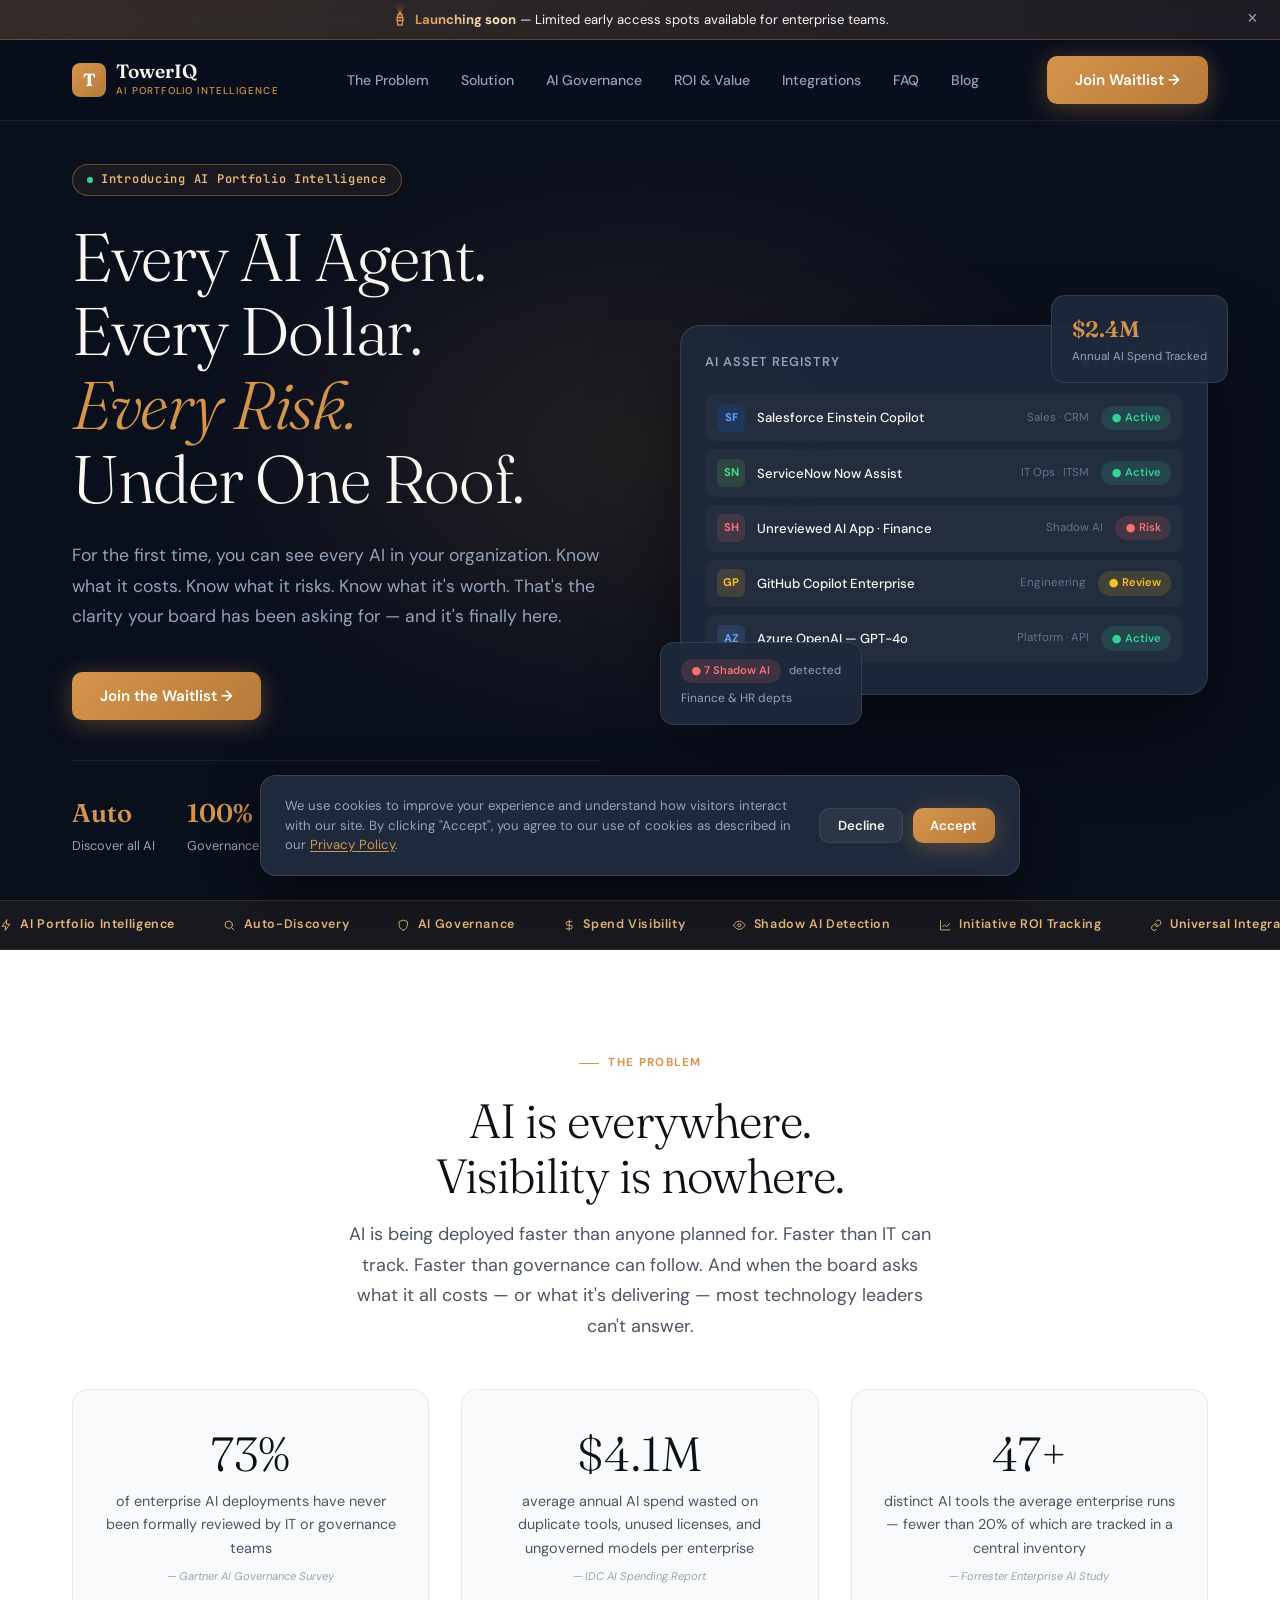
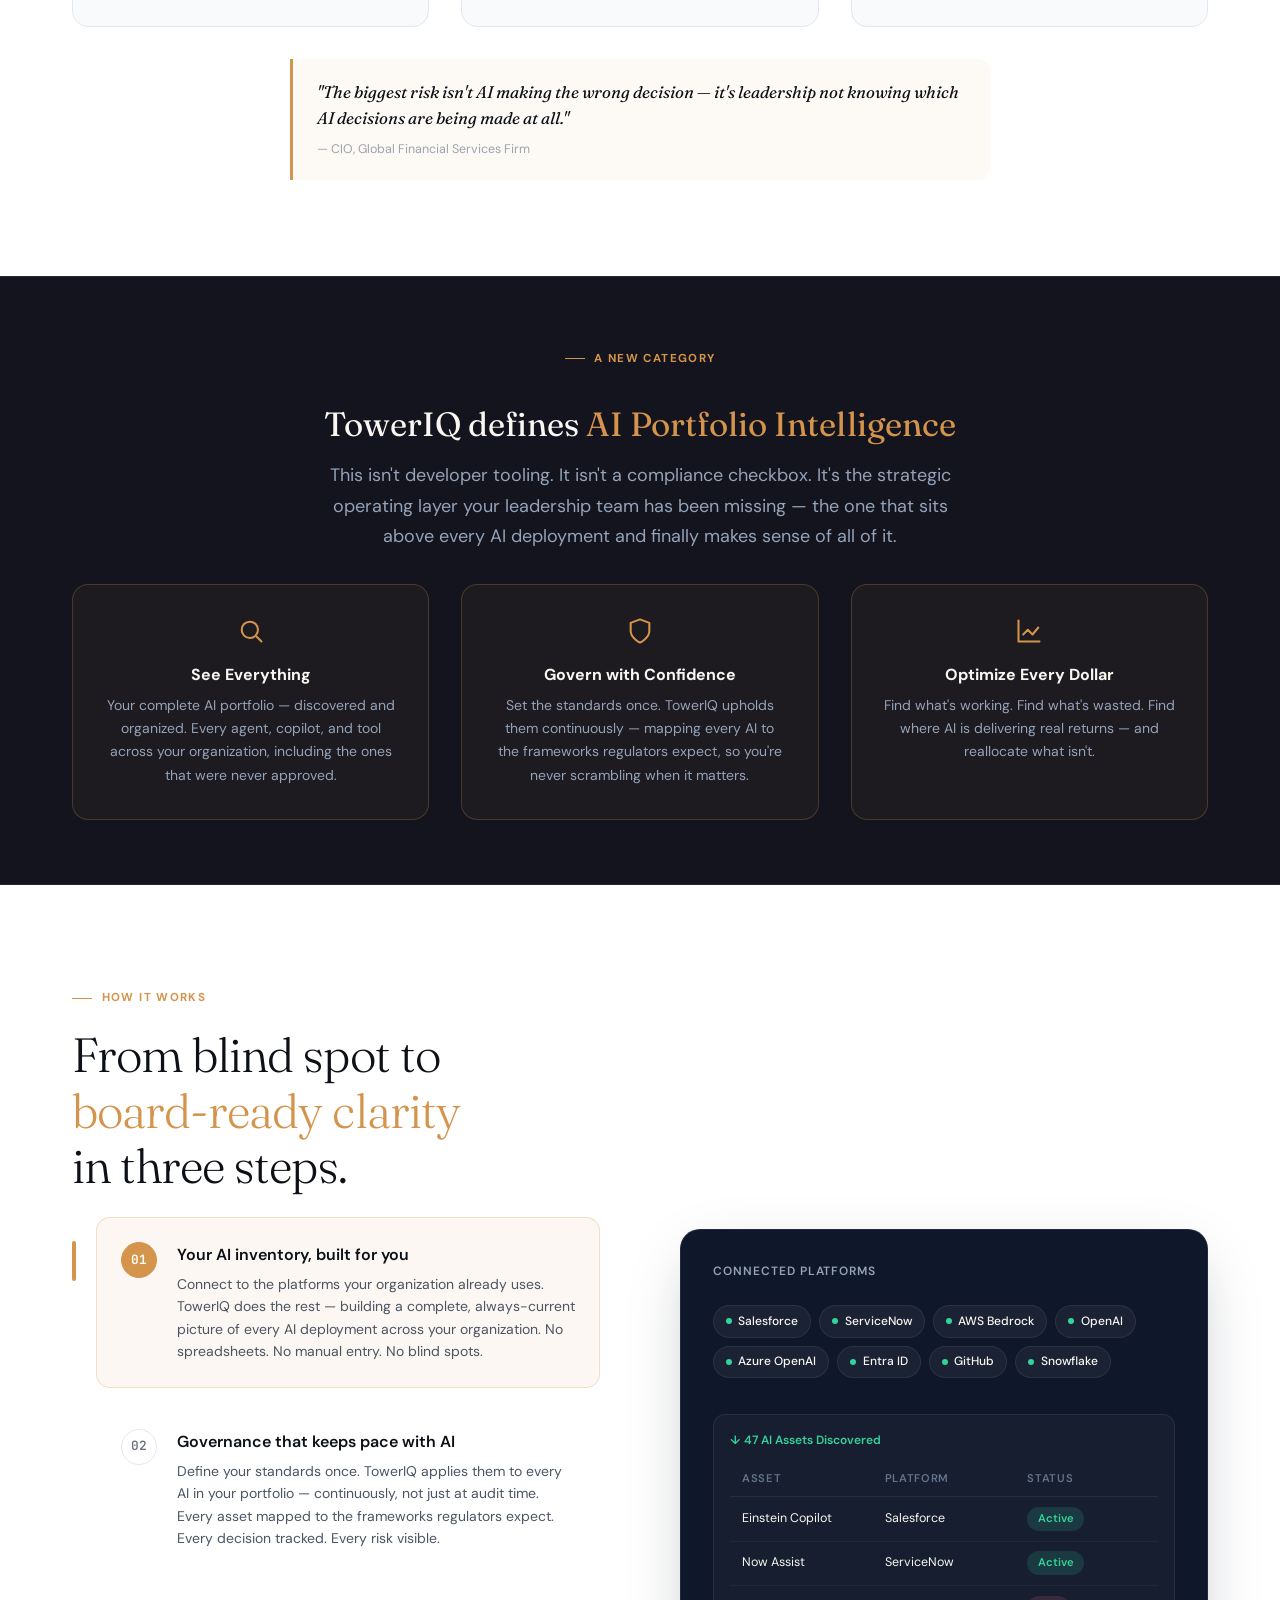
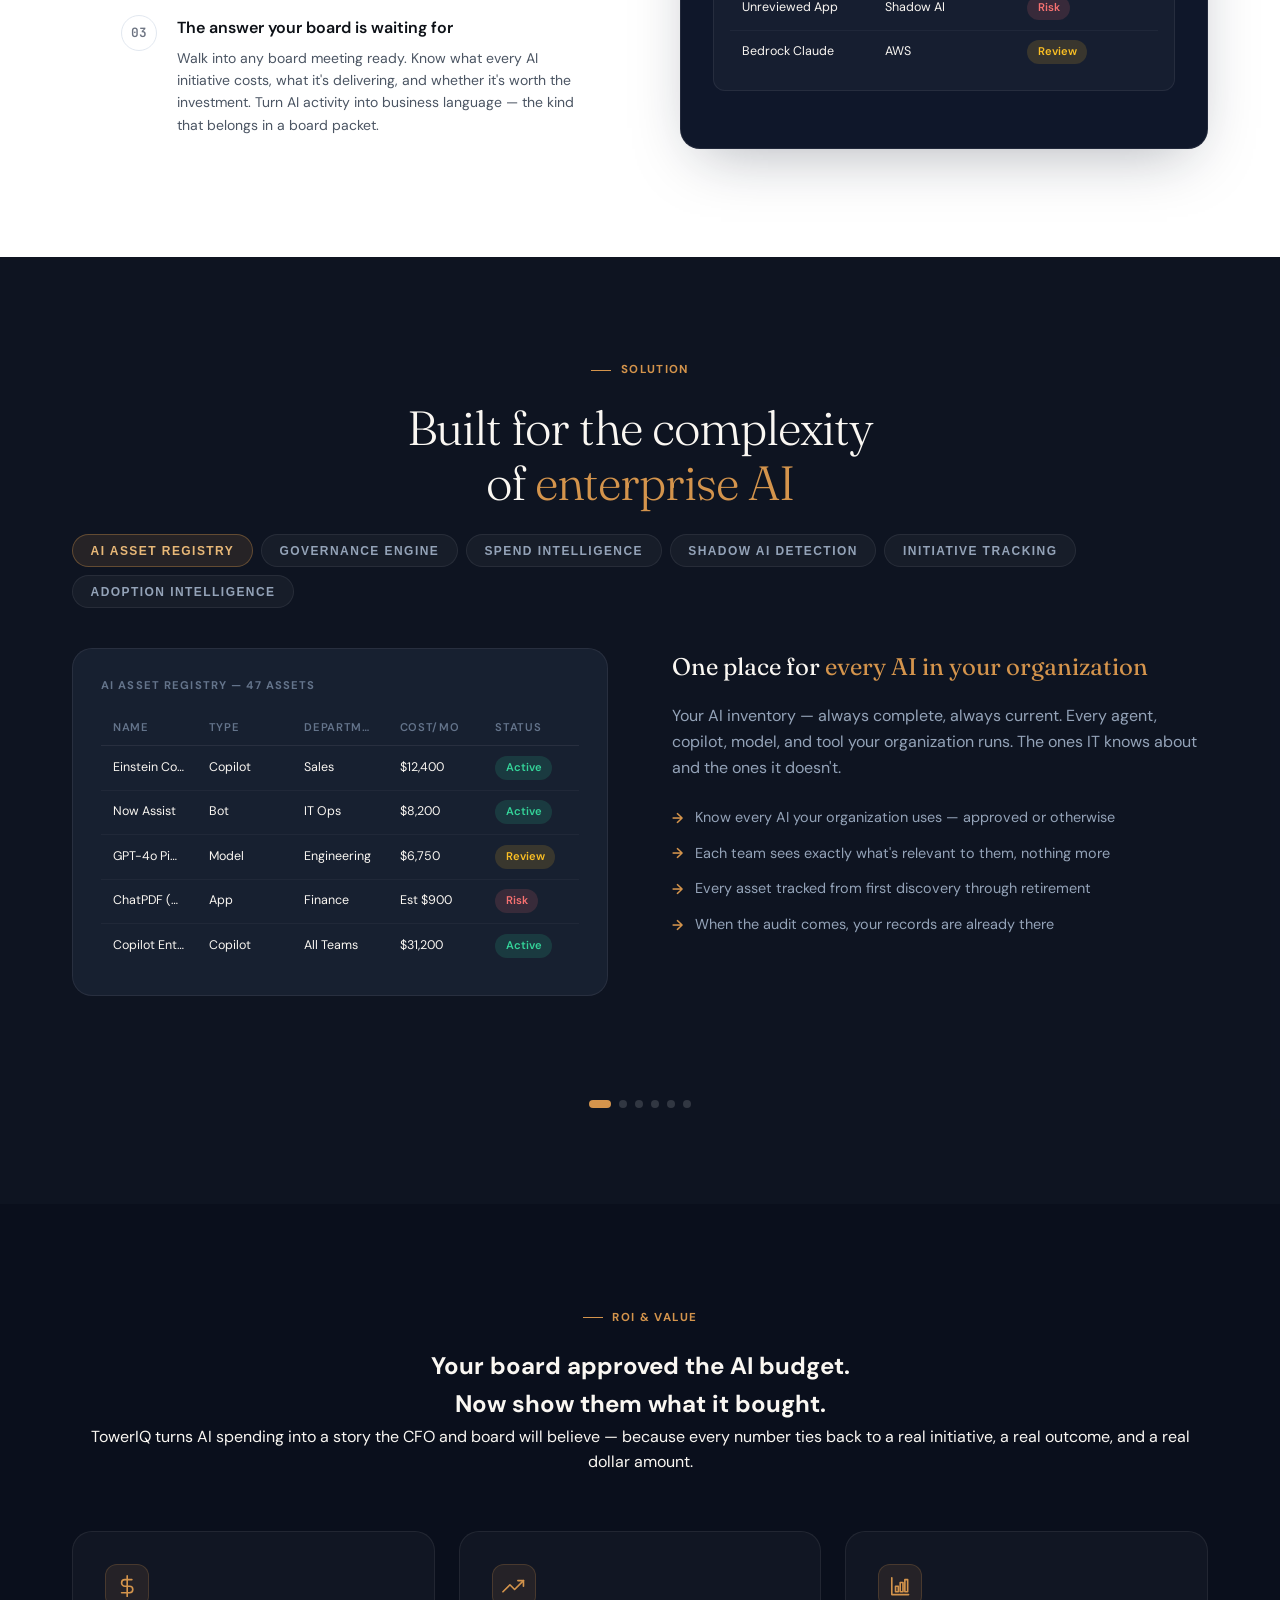
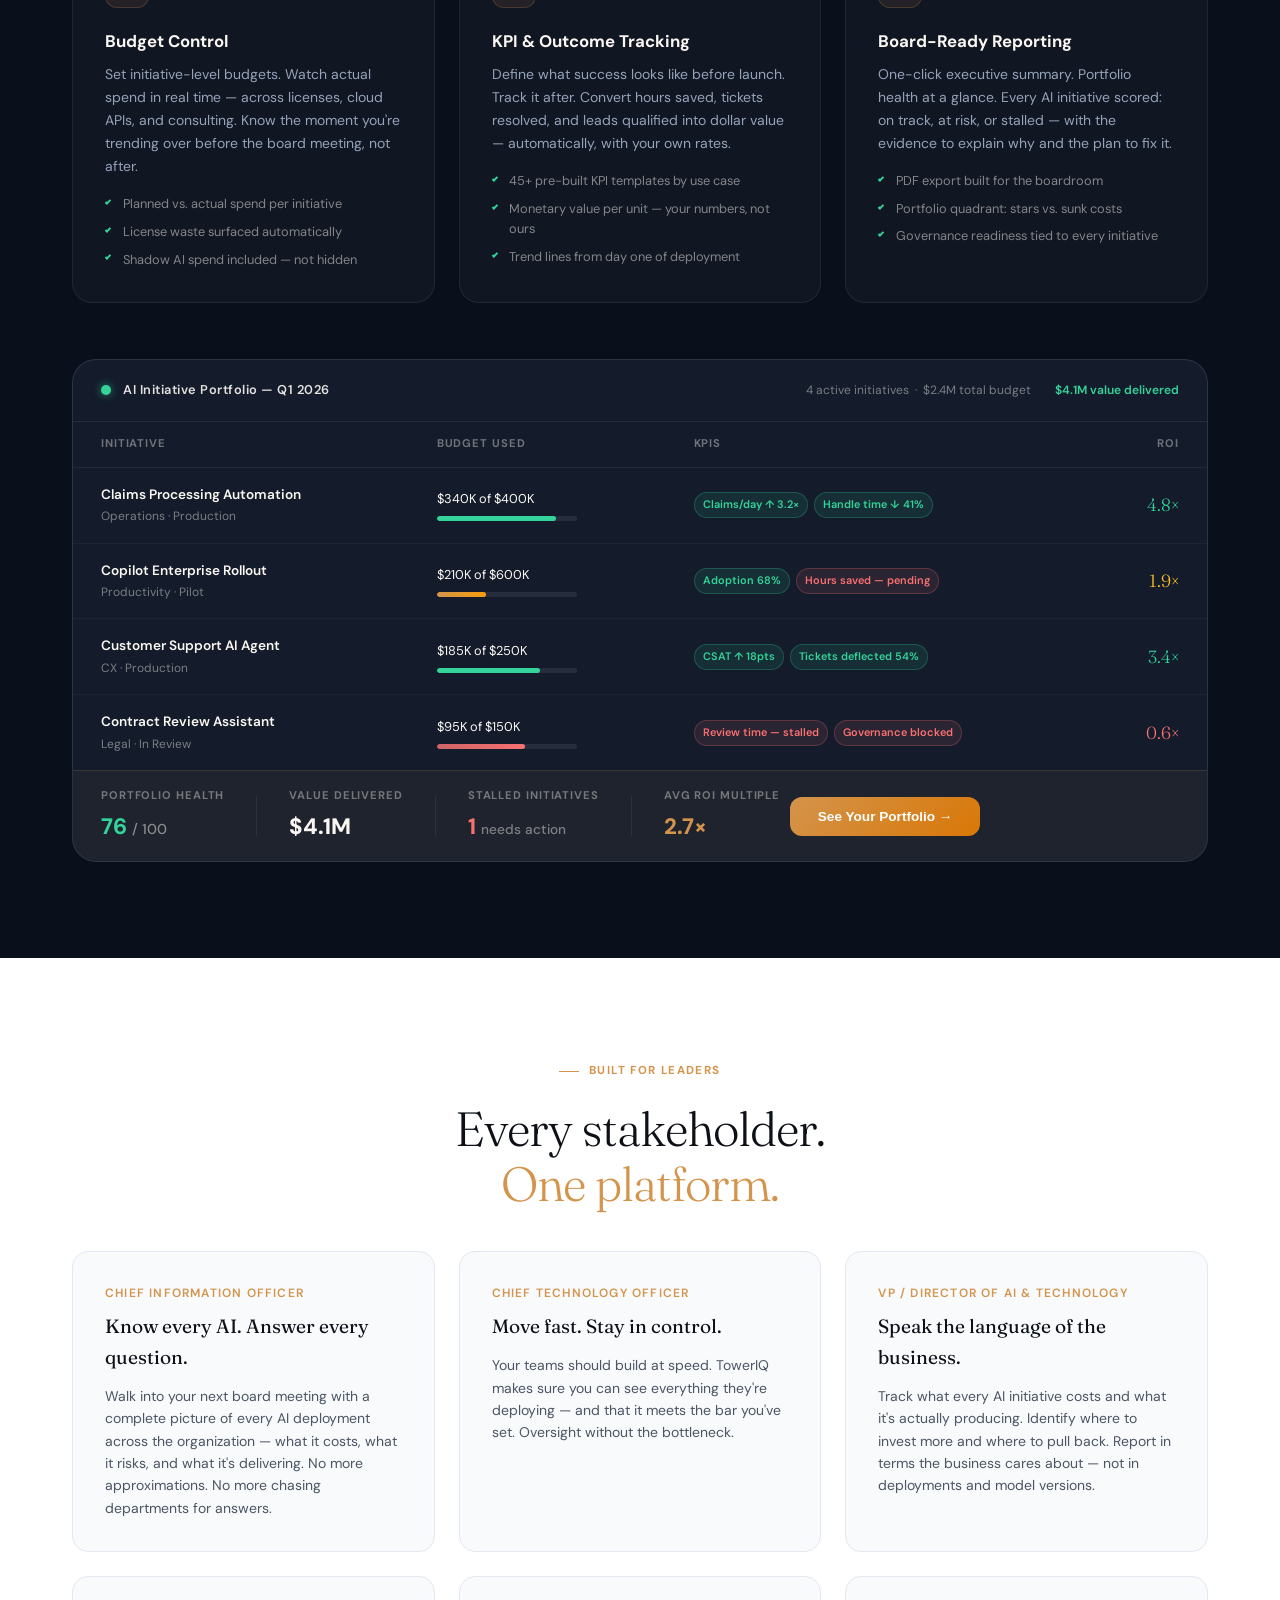
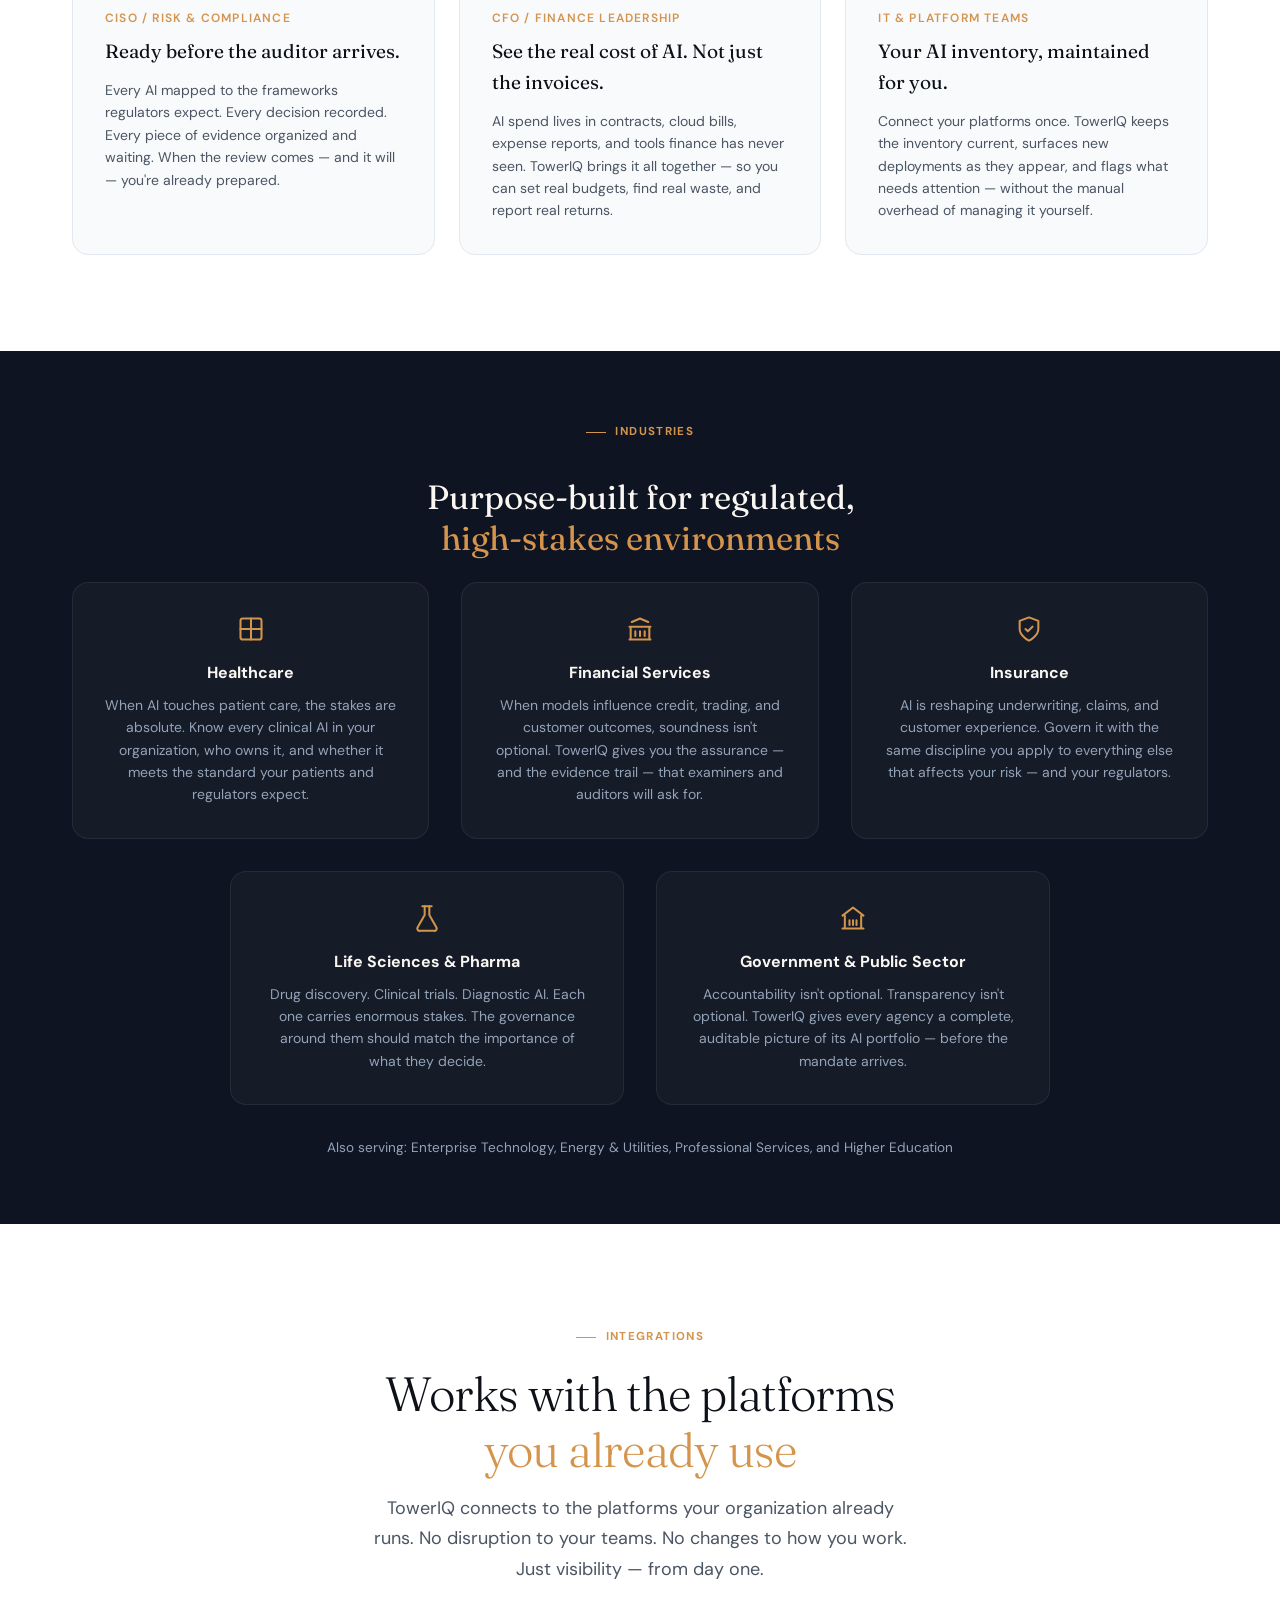
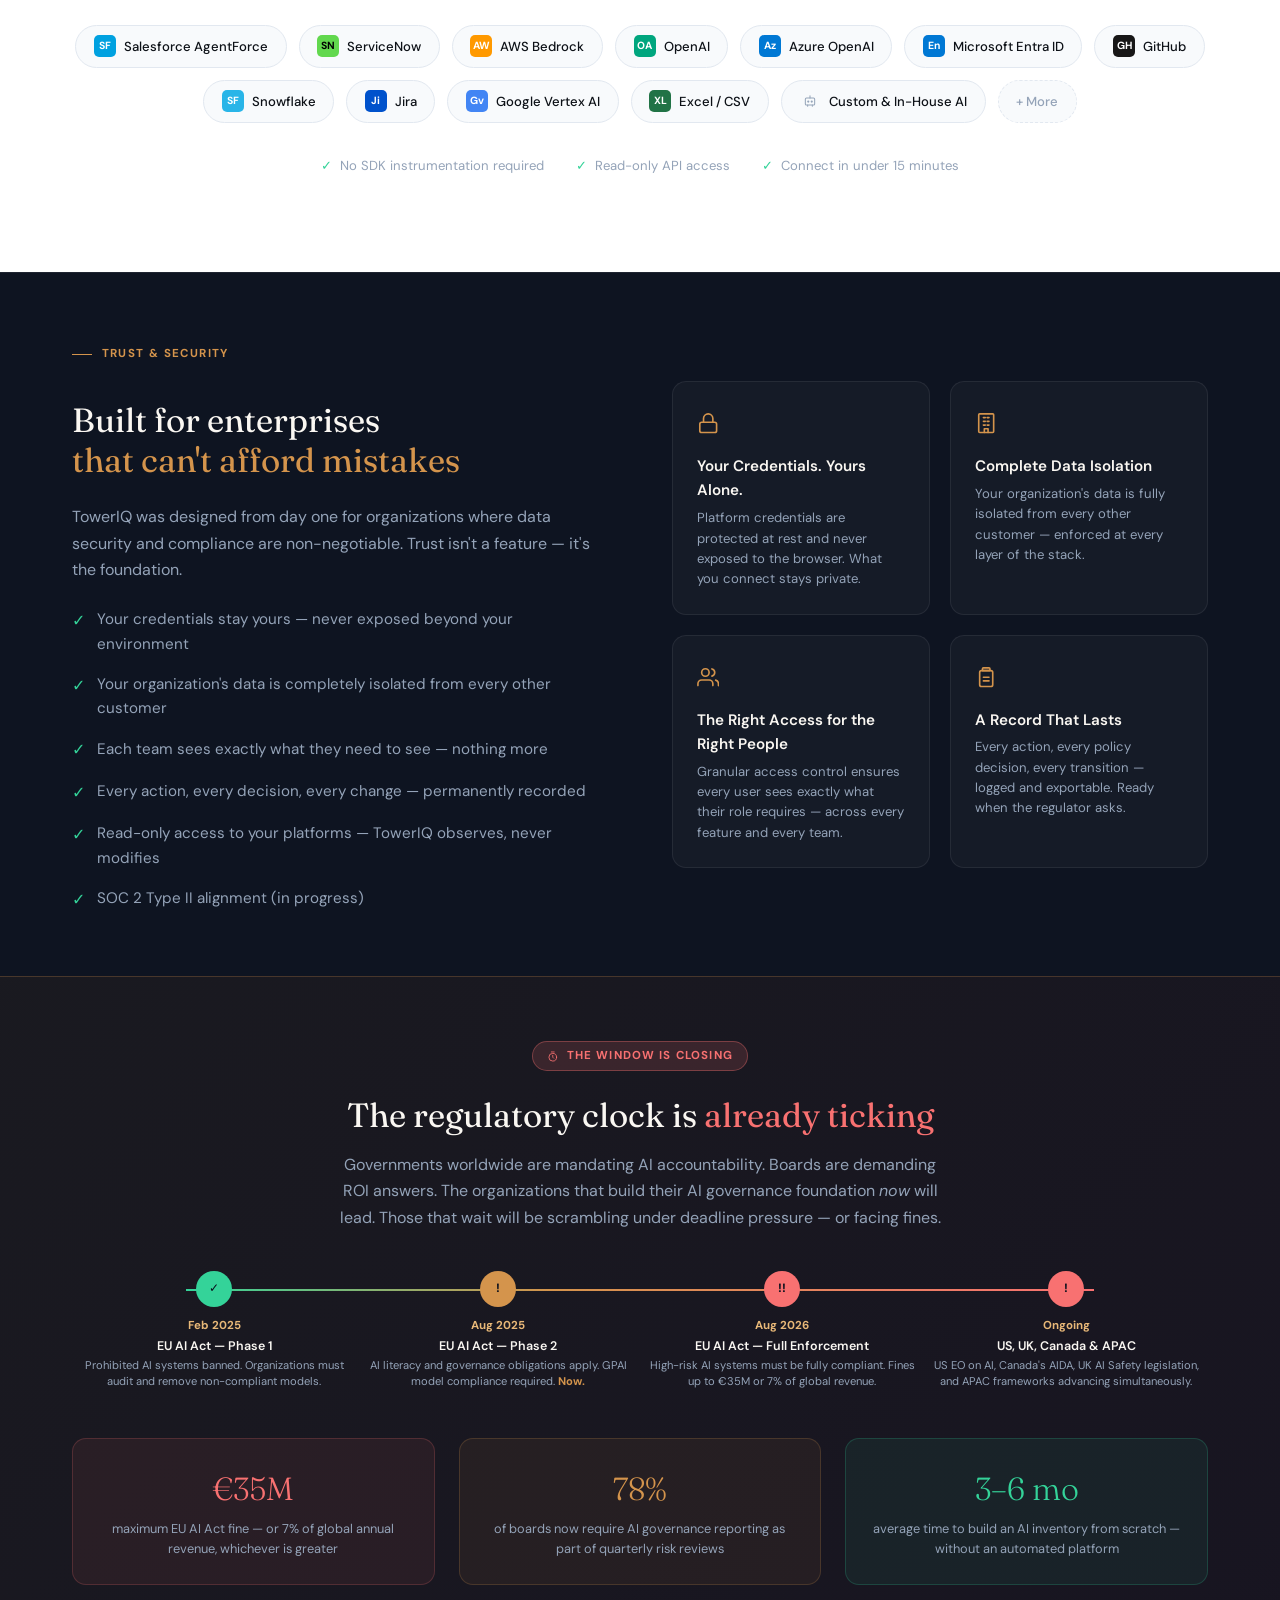
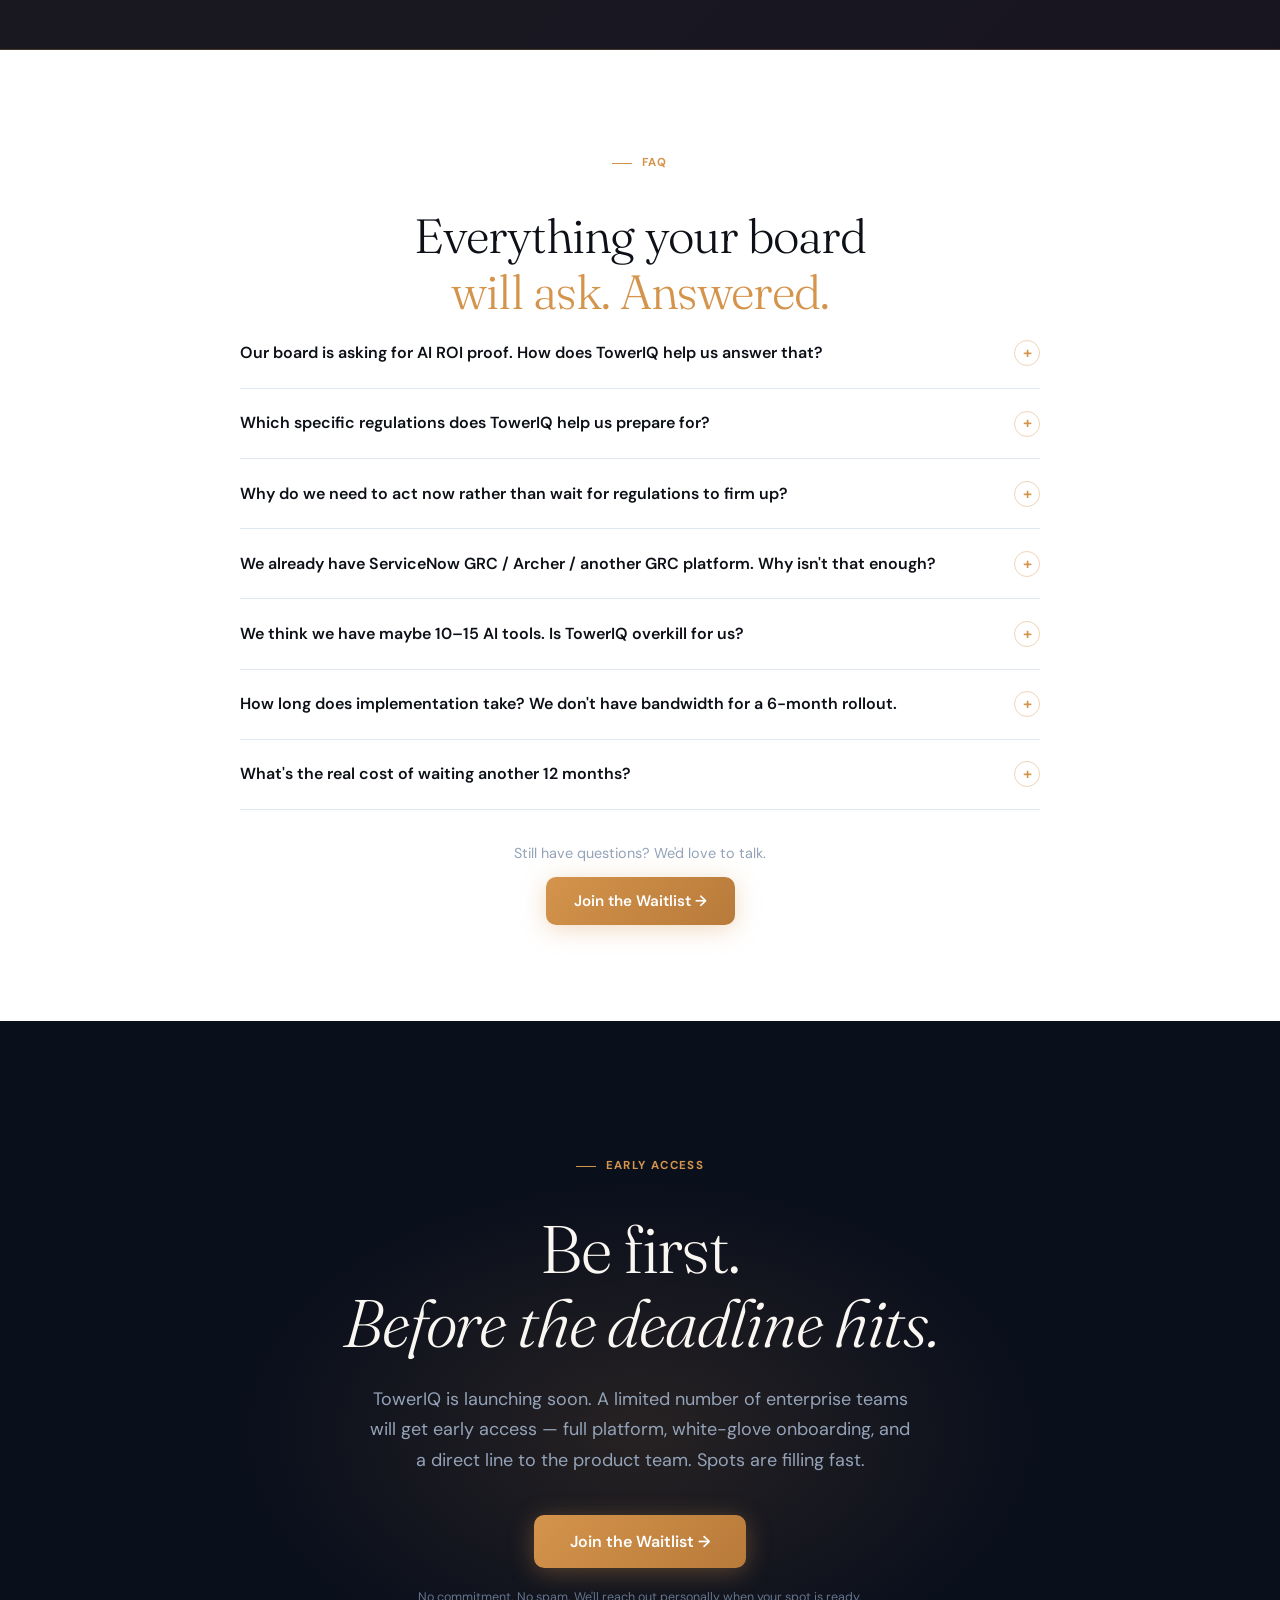
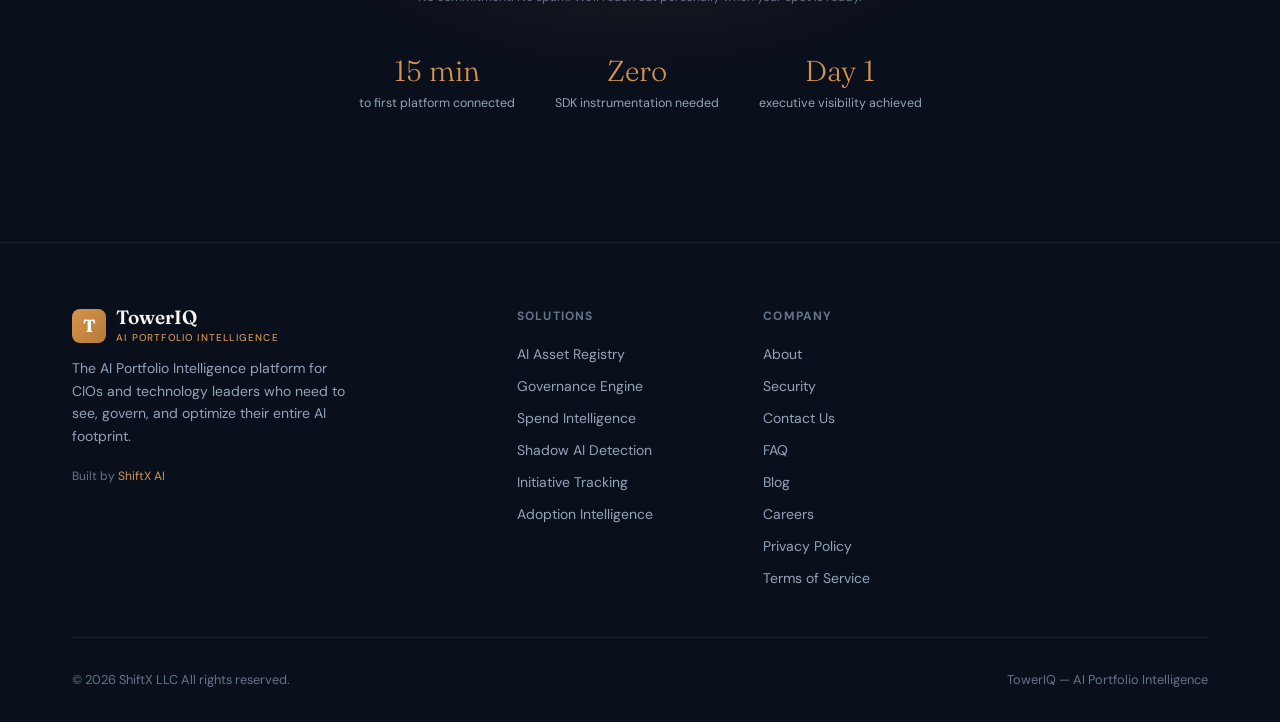
==== commit 92434ed1: "add careers link to main + blog footers Co-Authored-By: Claude Opus 4.7 (1M context) <noreply@anthro" ====
--- a/index.html
+++ b/index.html
@@ -2869,7 +2869,7 @@
           <!-- <a href="#" onclick="openModal();return false;">Book a Demo</a> -->
           <a href="#faq">FAQ</a>
           <a href="/blog/">Blog</a>
-          <!-- <a href="/careers/">Careers</a> TODO: re-enable when careers page goes live -->
+          <a href="/careers/">Careers</a>
           <a href="#" onclick="openPrivacy();return false;">Privacy Policy</a>
           <a href="#" onclick="openTerms();return false;">Terms of Service</a>
         </div>
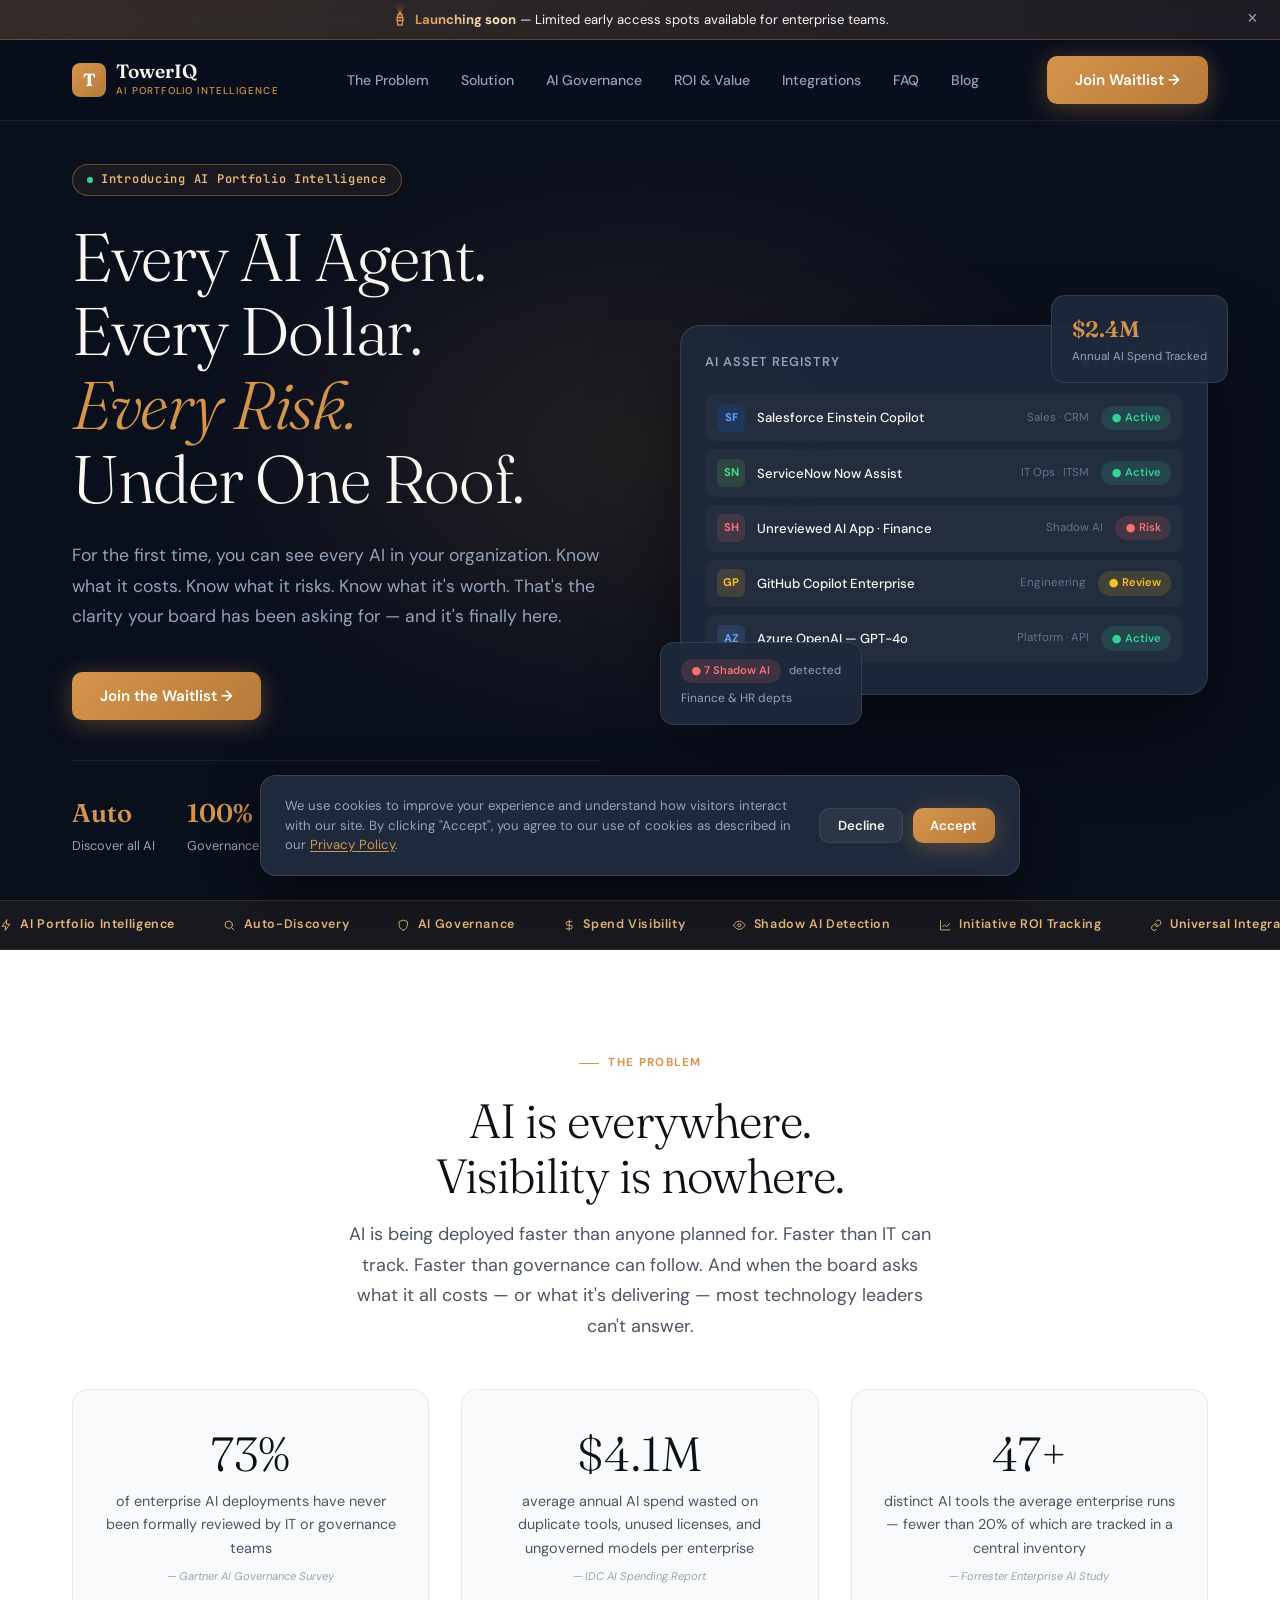
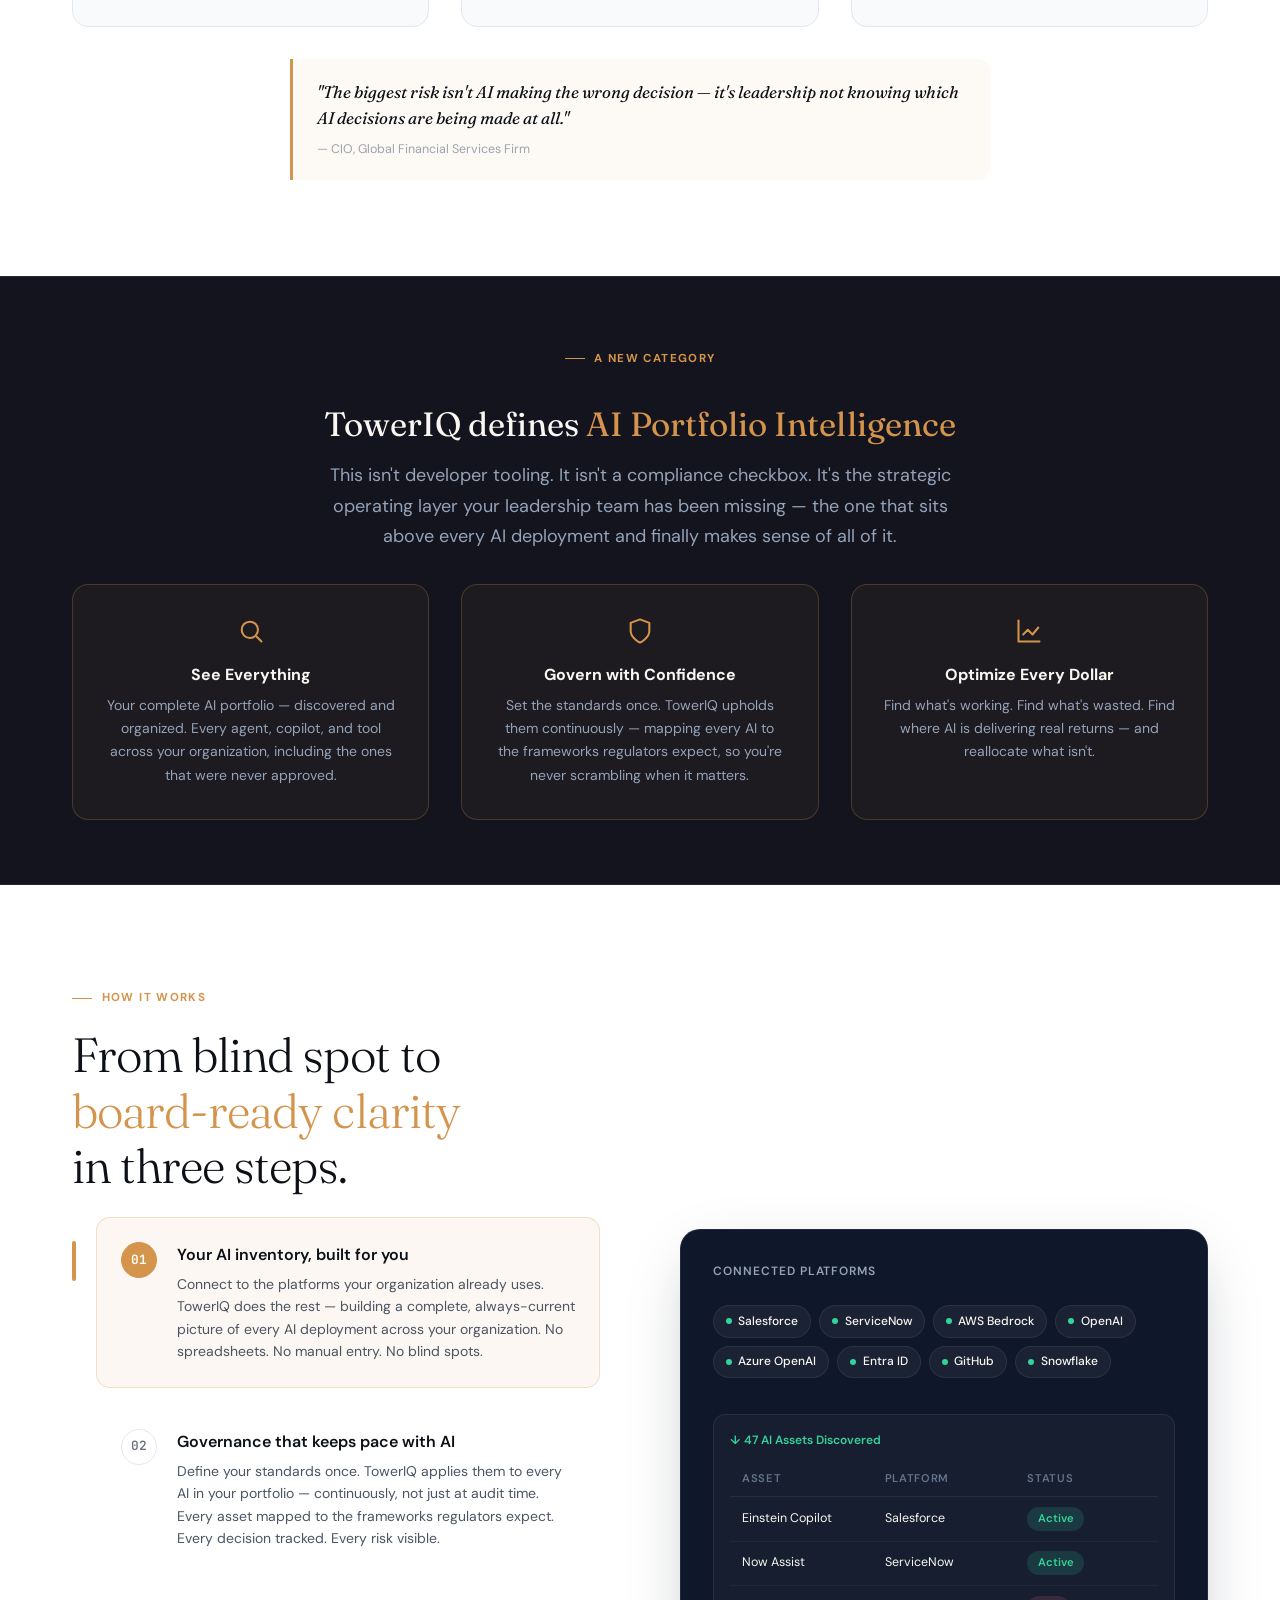
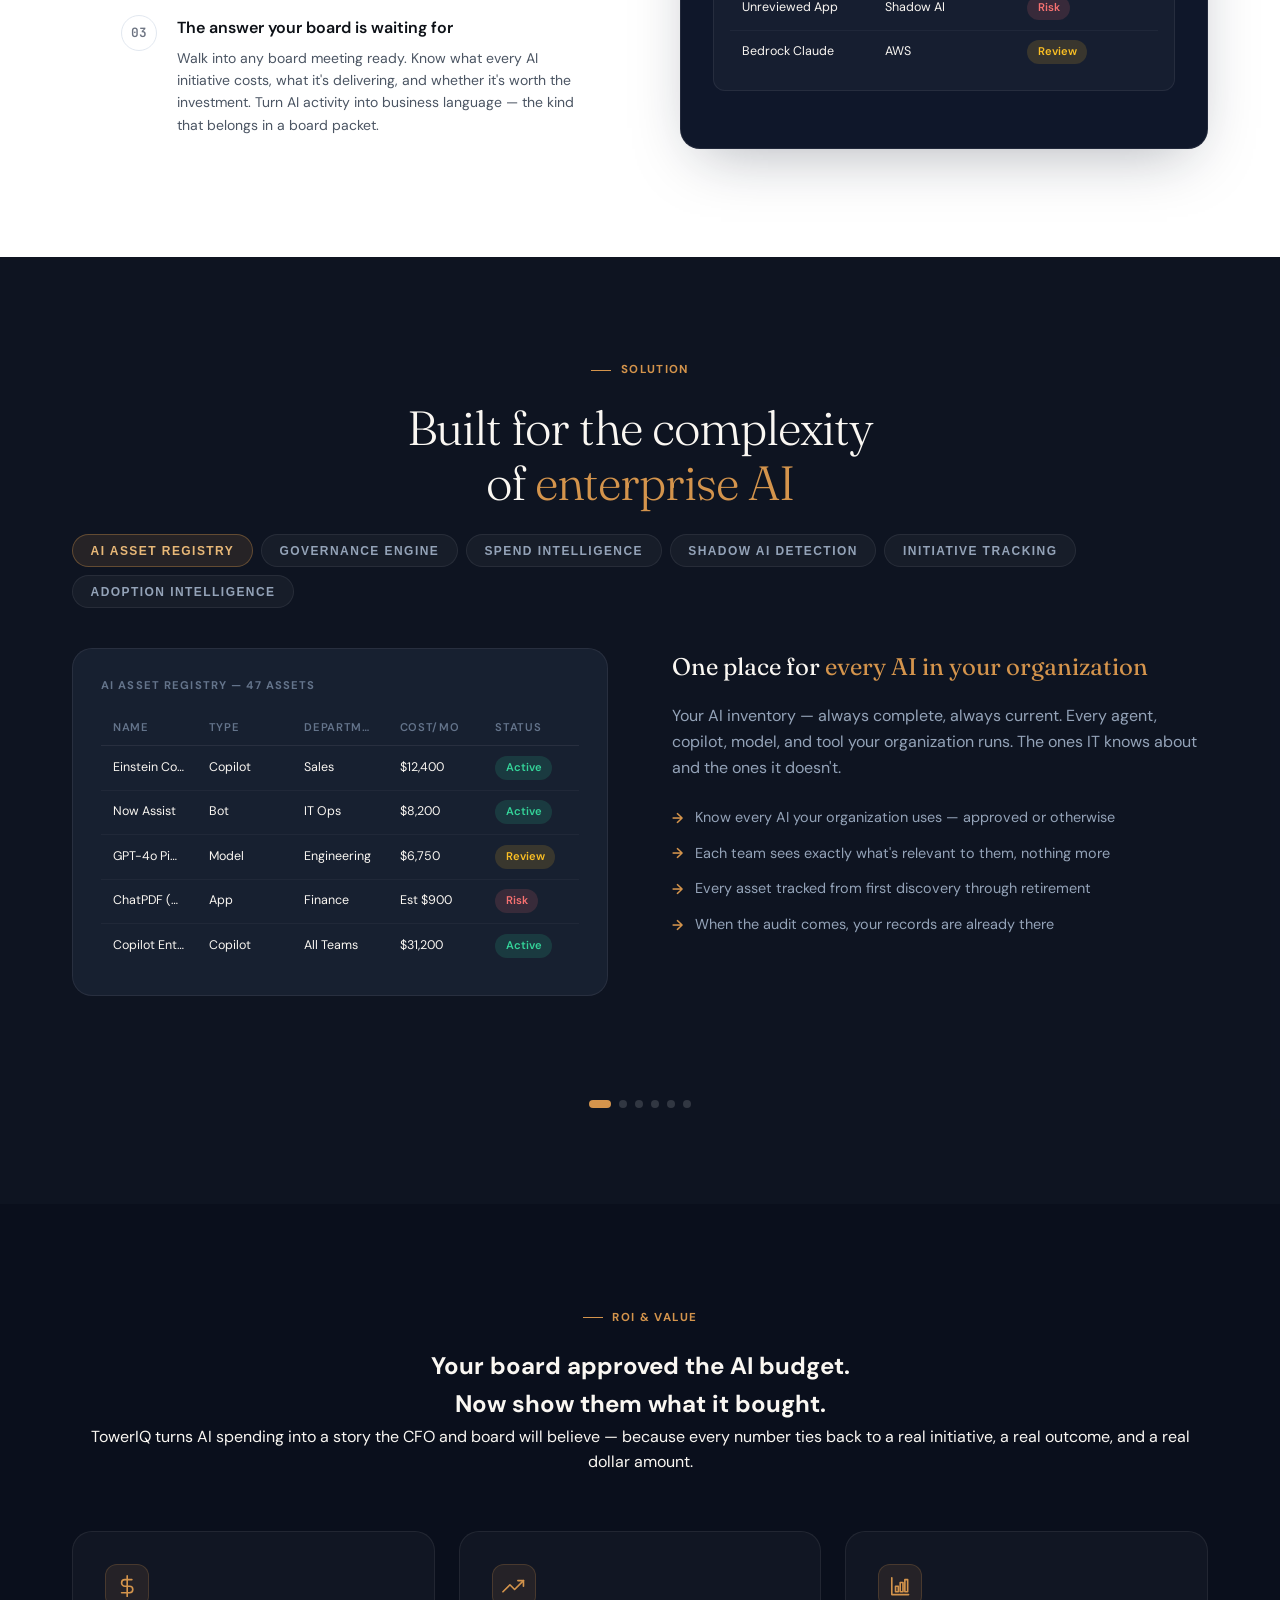
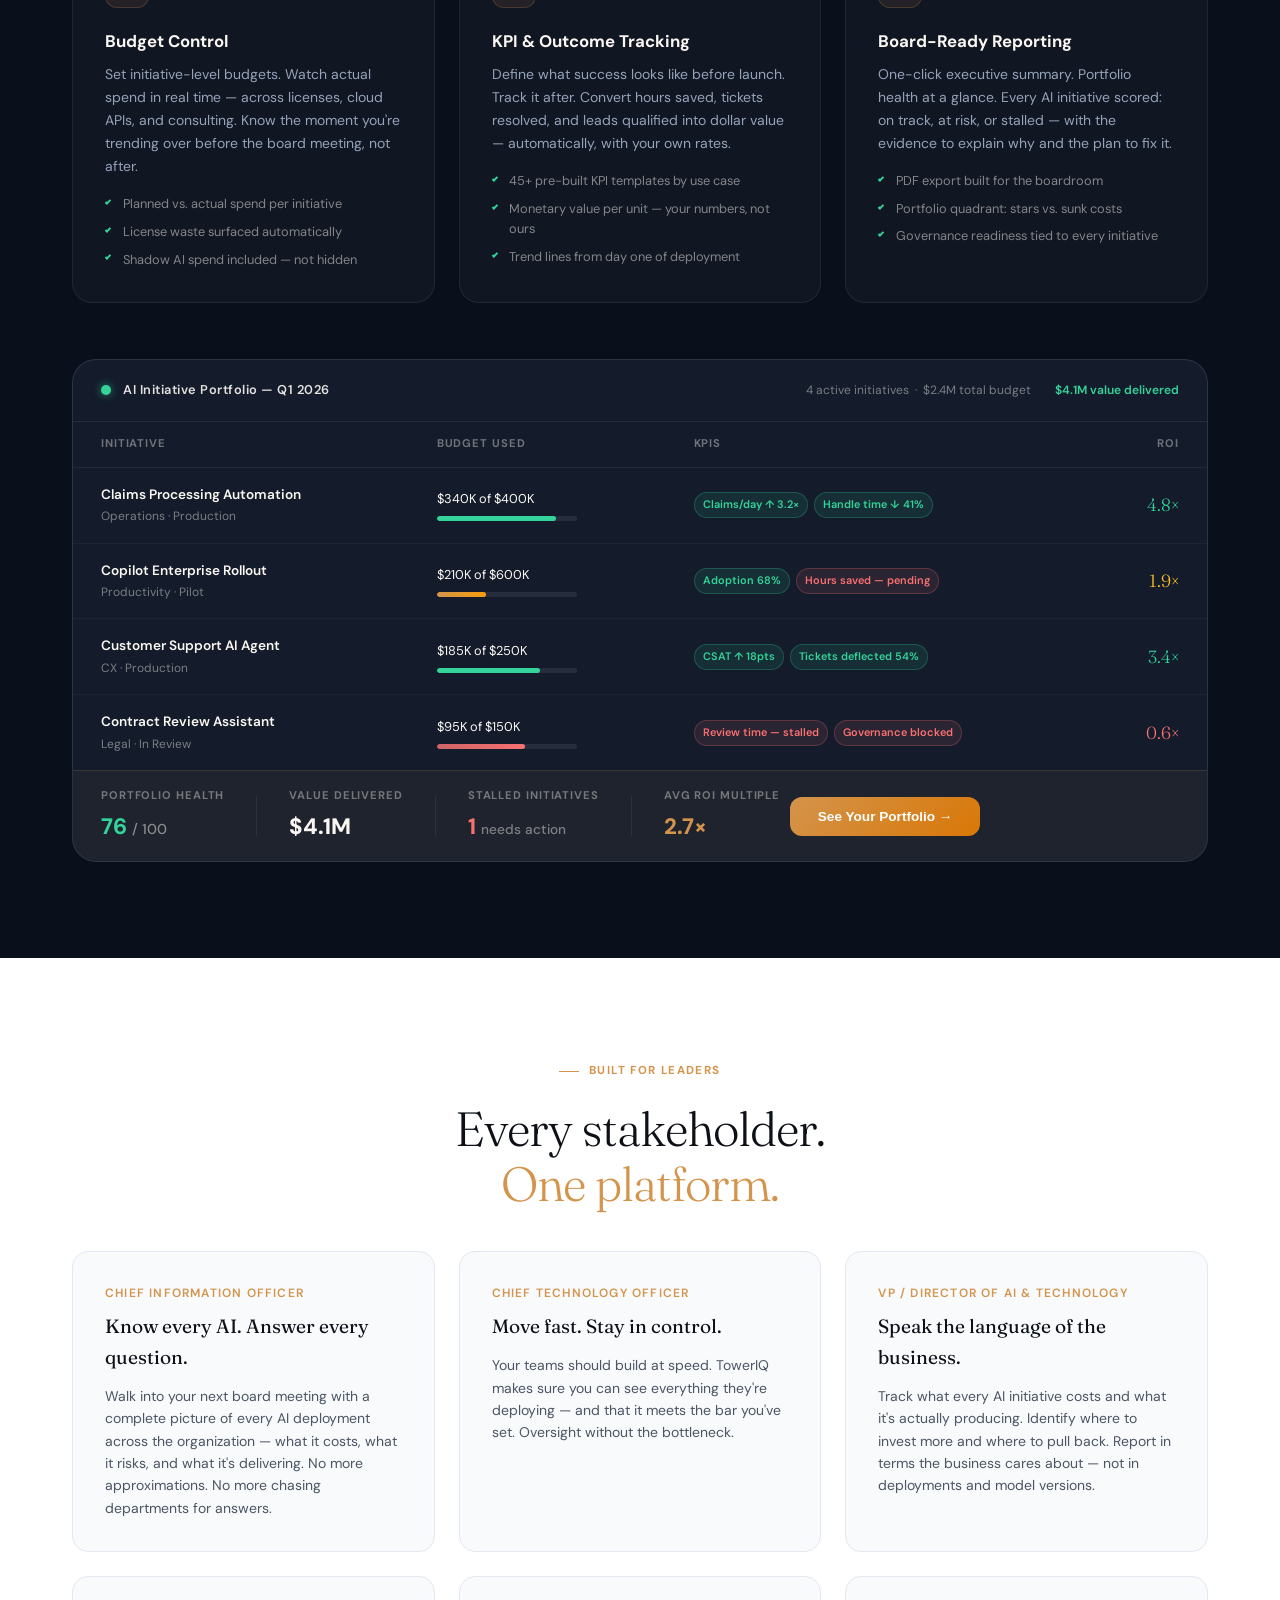
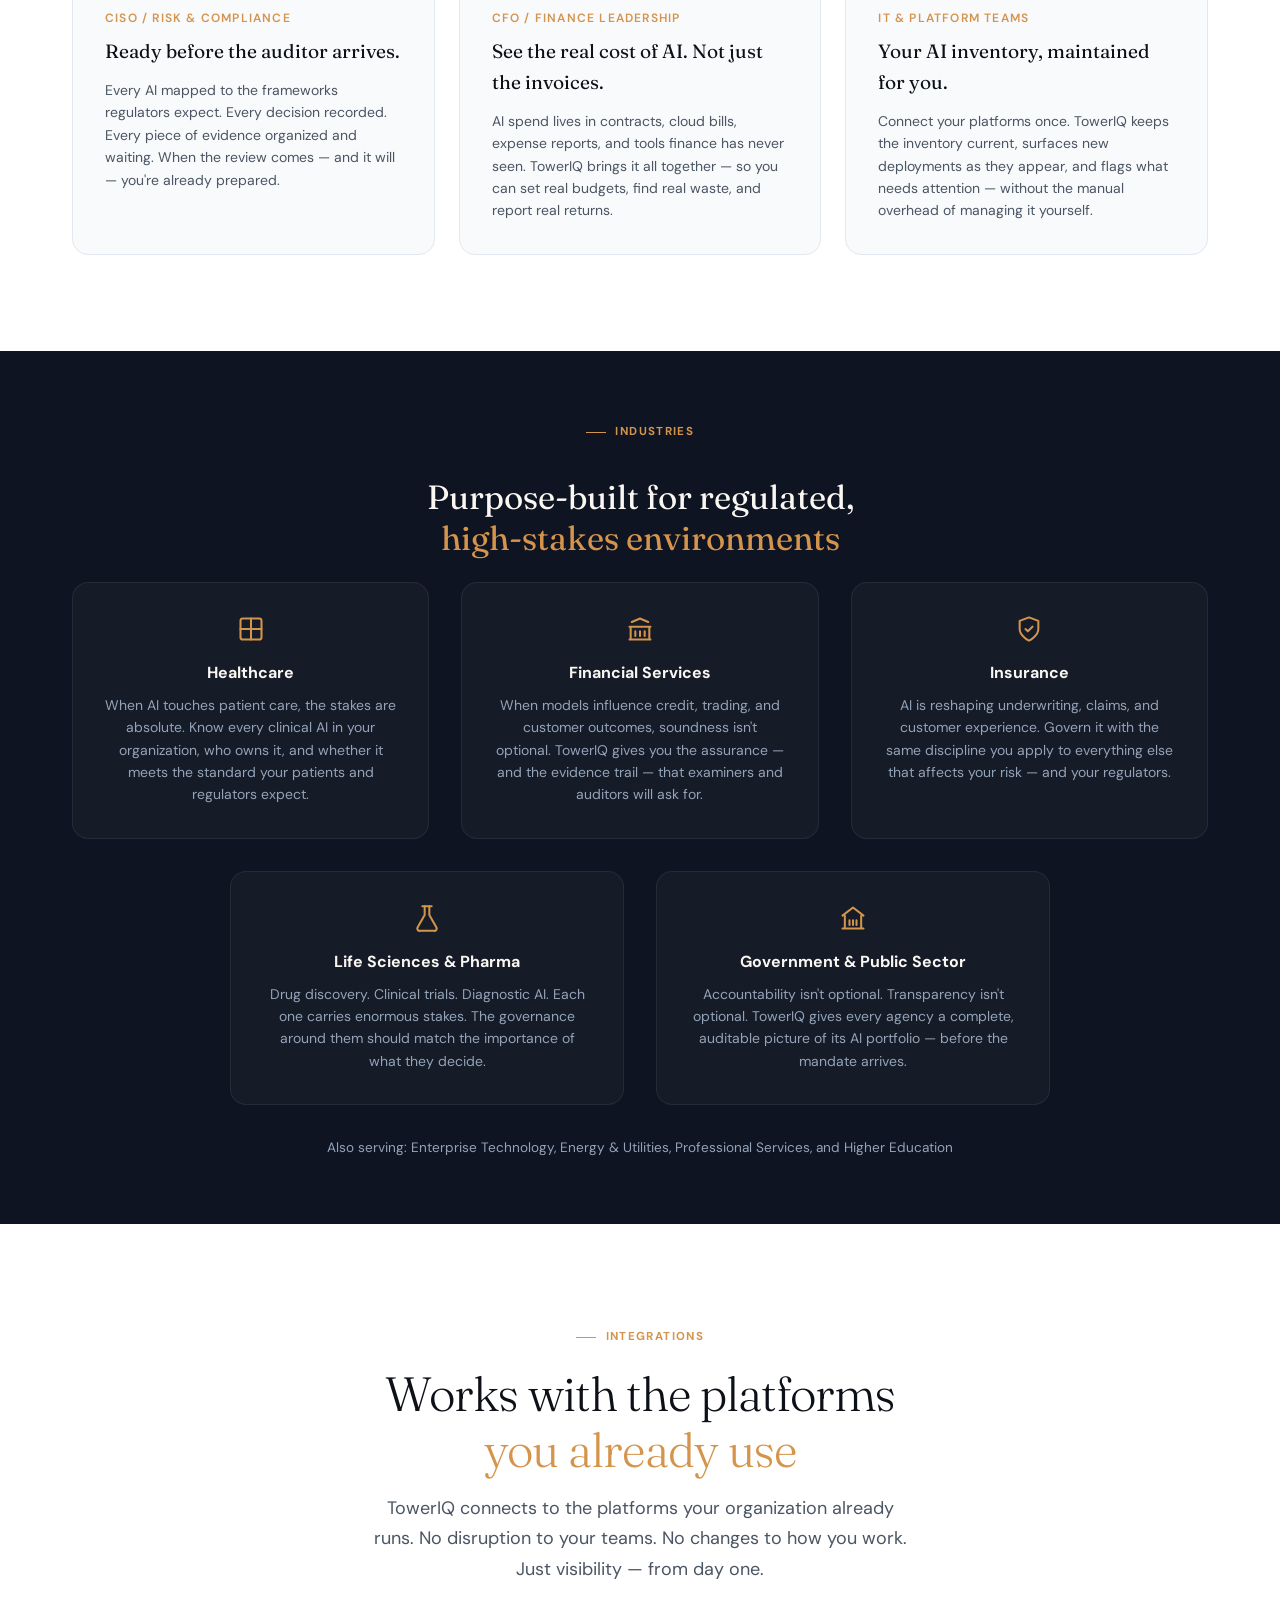
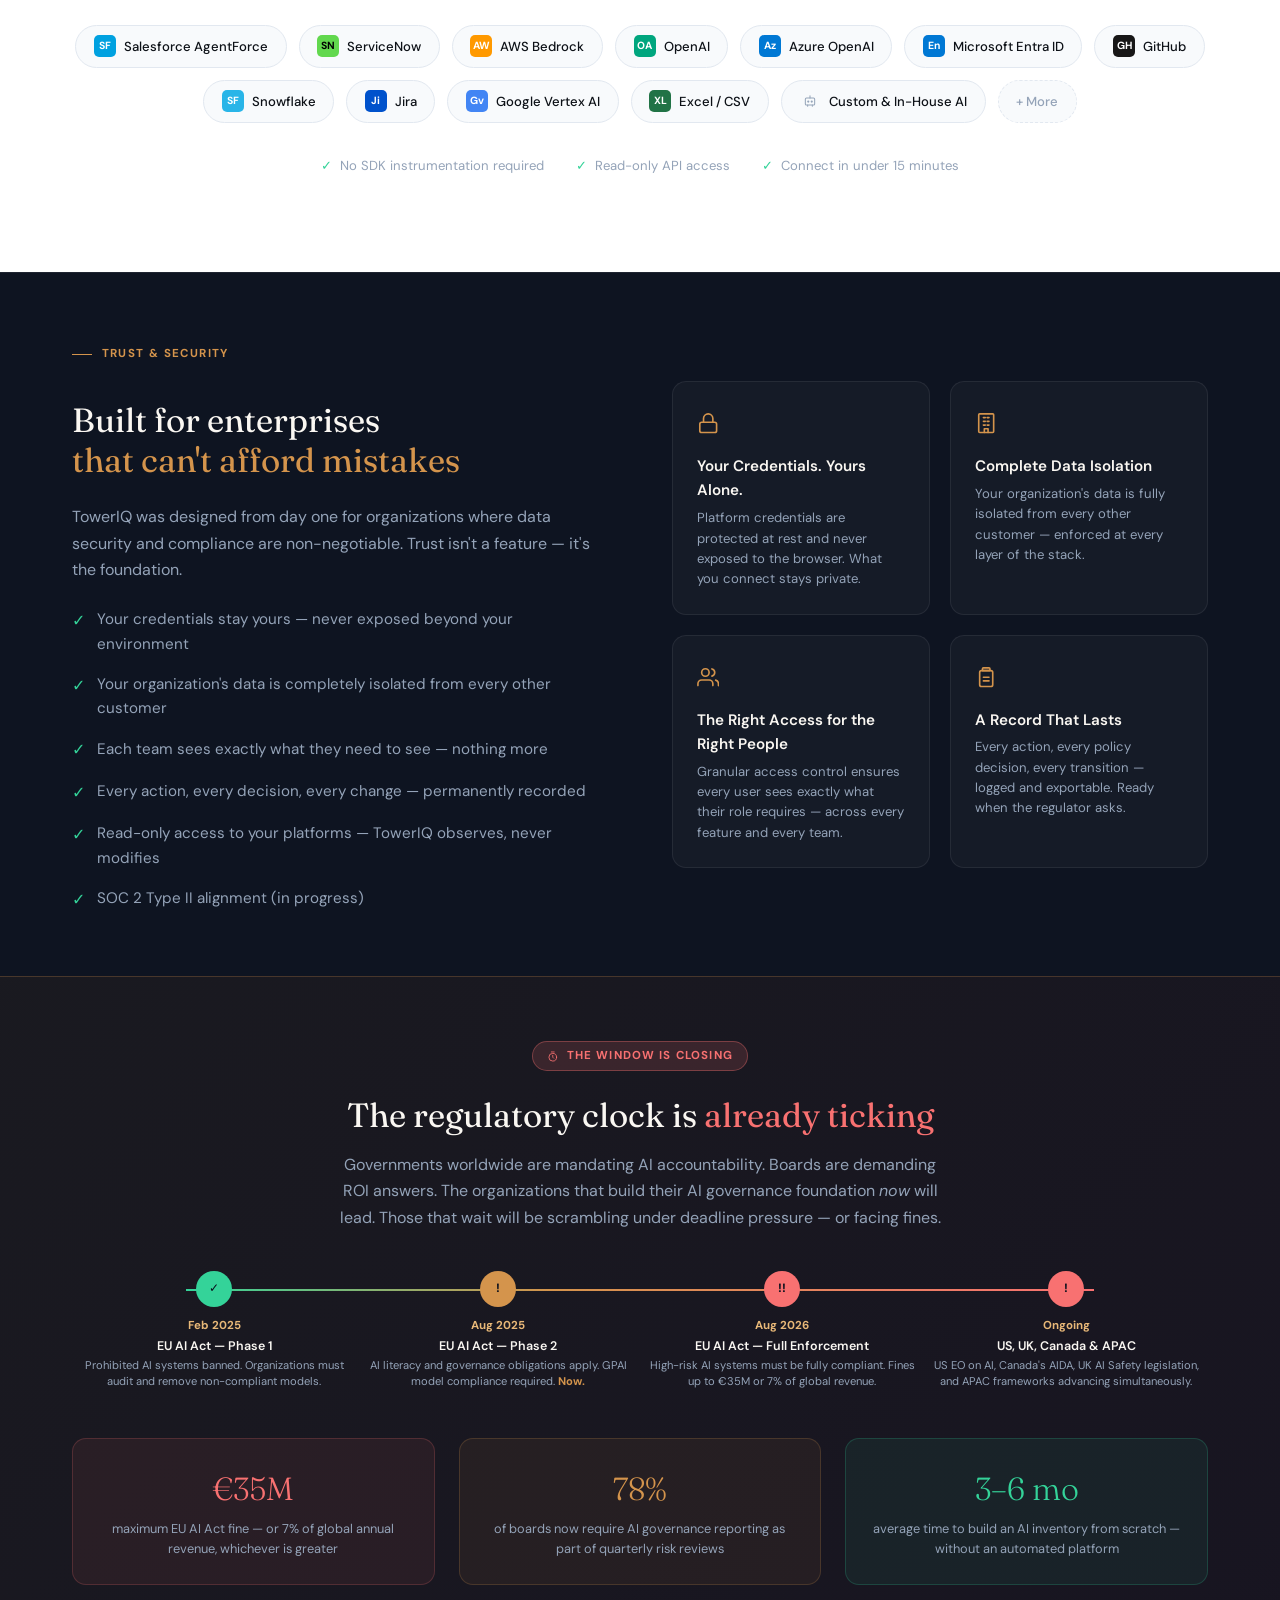
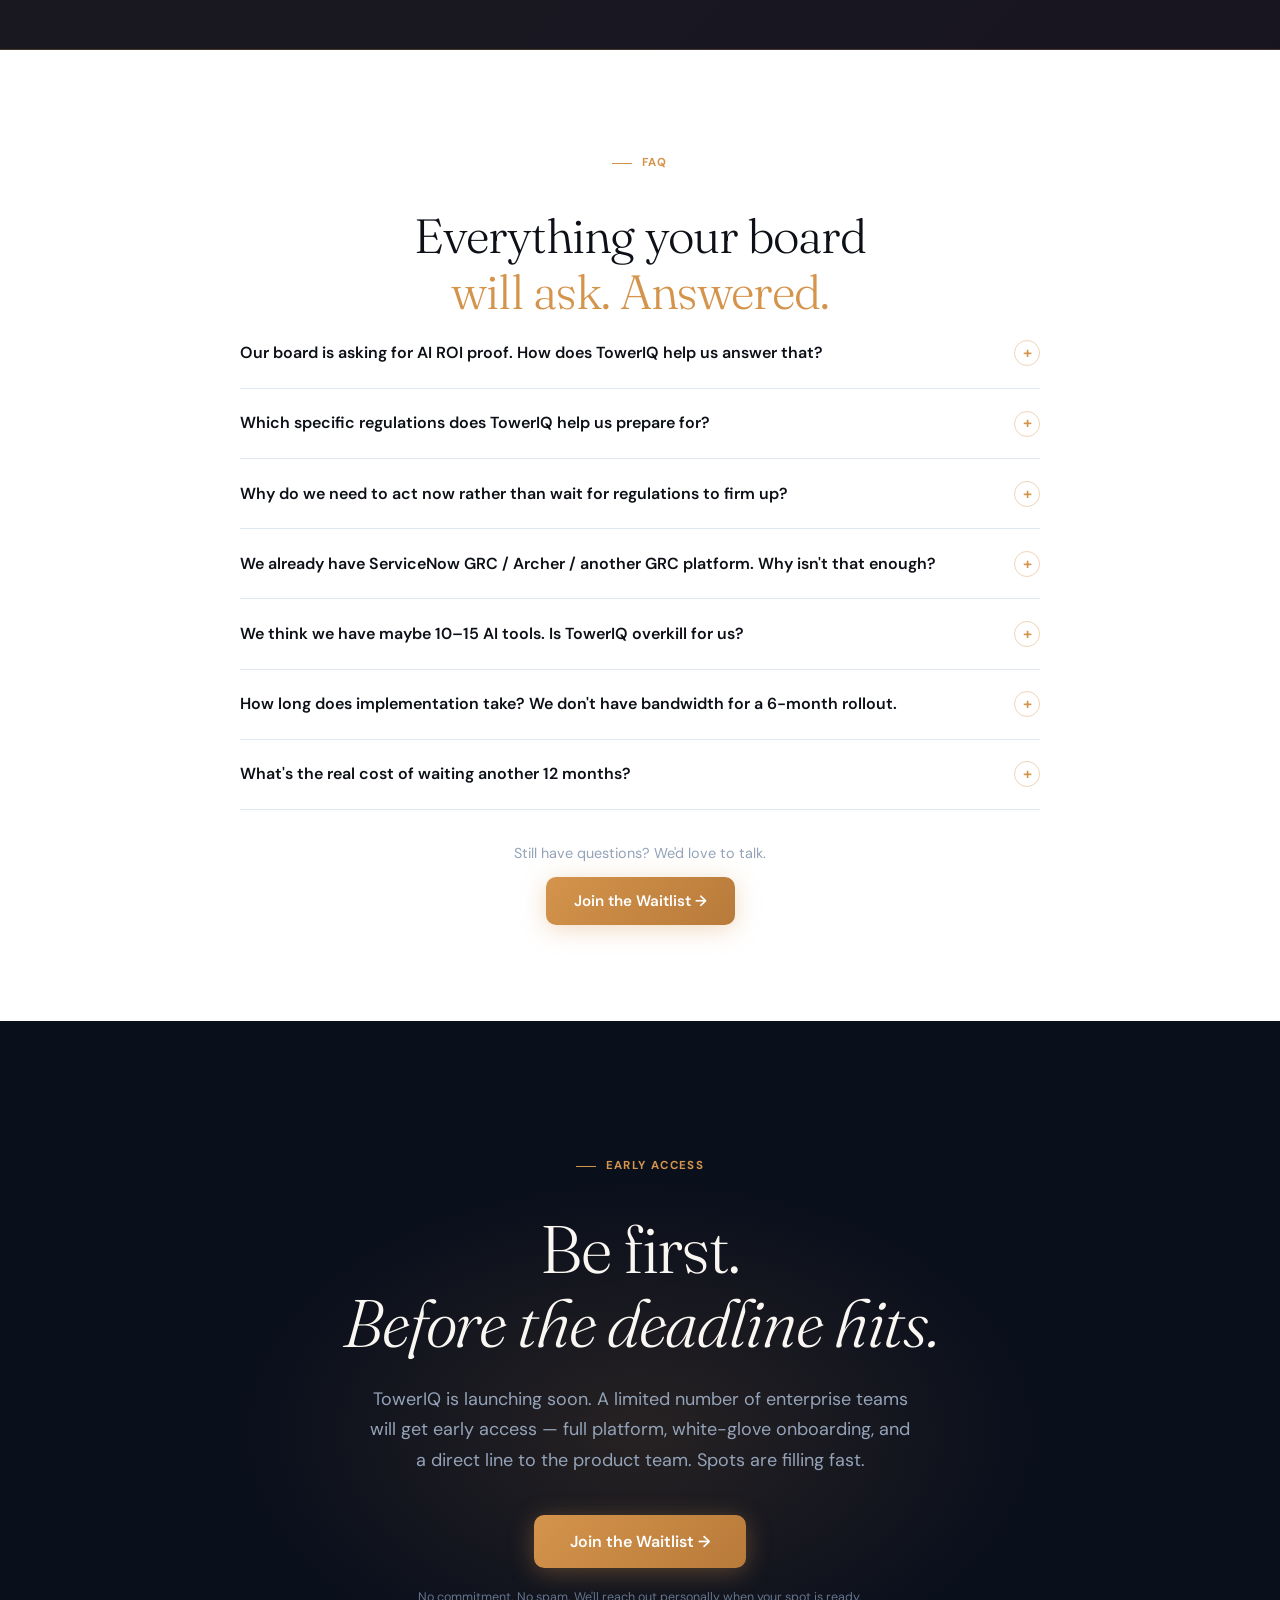
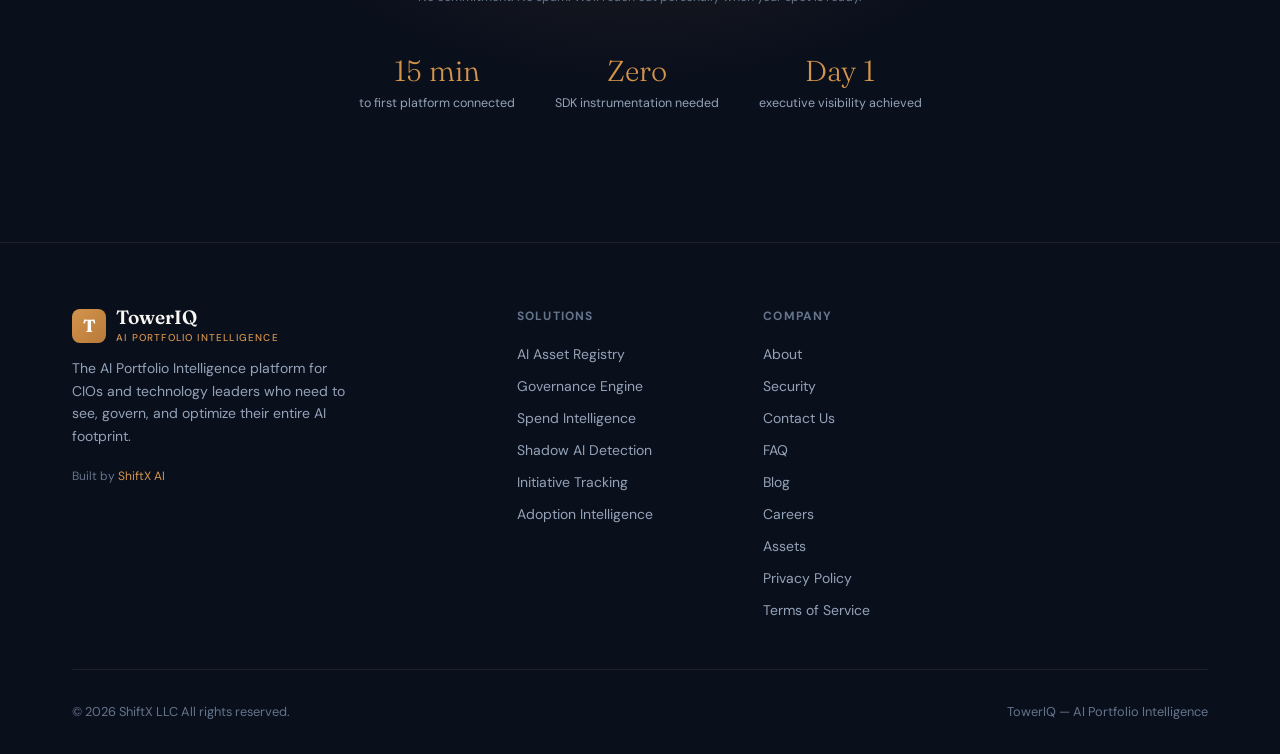
==== commit 83cc647b: "linkedin launch assets, external favicon, expand careers nav" ====
--- a/index.html
+++ b/index.html
@@ -6,7 +6,7 @@
   <title>TowerIQ — AI Portfolio Intelligence Platform</title>
 
   <!-- ── FAVICON (inline SVG — no external file needed) ── -->
-  <link rel="icon" href="data:image/svg+xml,<svg xmlns='http://www.w3.org/2000/svg' viewBox='0 0 32 32'><rect width='32' height='32' rx='7' fill='%230A0F1C'/><text x='5' y='25' font-size='23' font-family='Georgia,serif' font-weight='bold' fill='%23D4944C'>T</text></svg>" />
+  <link rel="icon" type="image/svg+xml" href="/favicon.svg">
 
   <!-- ── OPEN GRAPH / SOCIAL META ── -->
   <meta property="og:type"        content="website" />
@@ -2870,6 +2870,7 @@
           <a href="#faq">FAQ</a>
           <a href="/blog/">Blog</a>
           <a href="/careers/">Careers</a>
+          <a href="/assets/linkedin/preview.html">Assets</a>
           <a href="#" onclick="openPrivacy();return false;">Privacy Policy</a>
           <a href="#" onclick="openTerms();return false;">Terms of Service</a>
         </div>
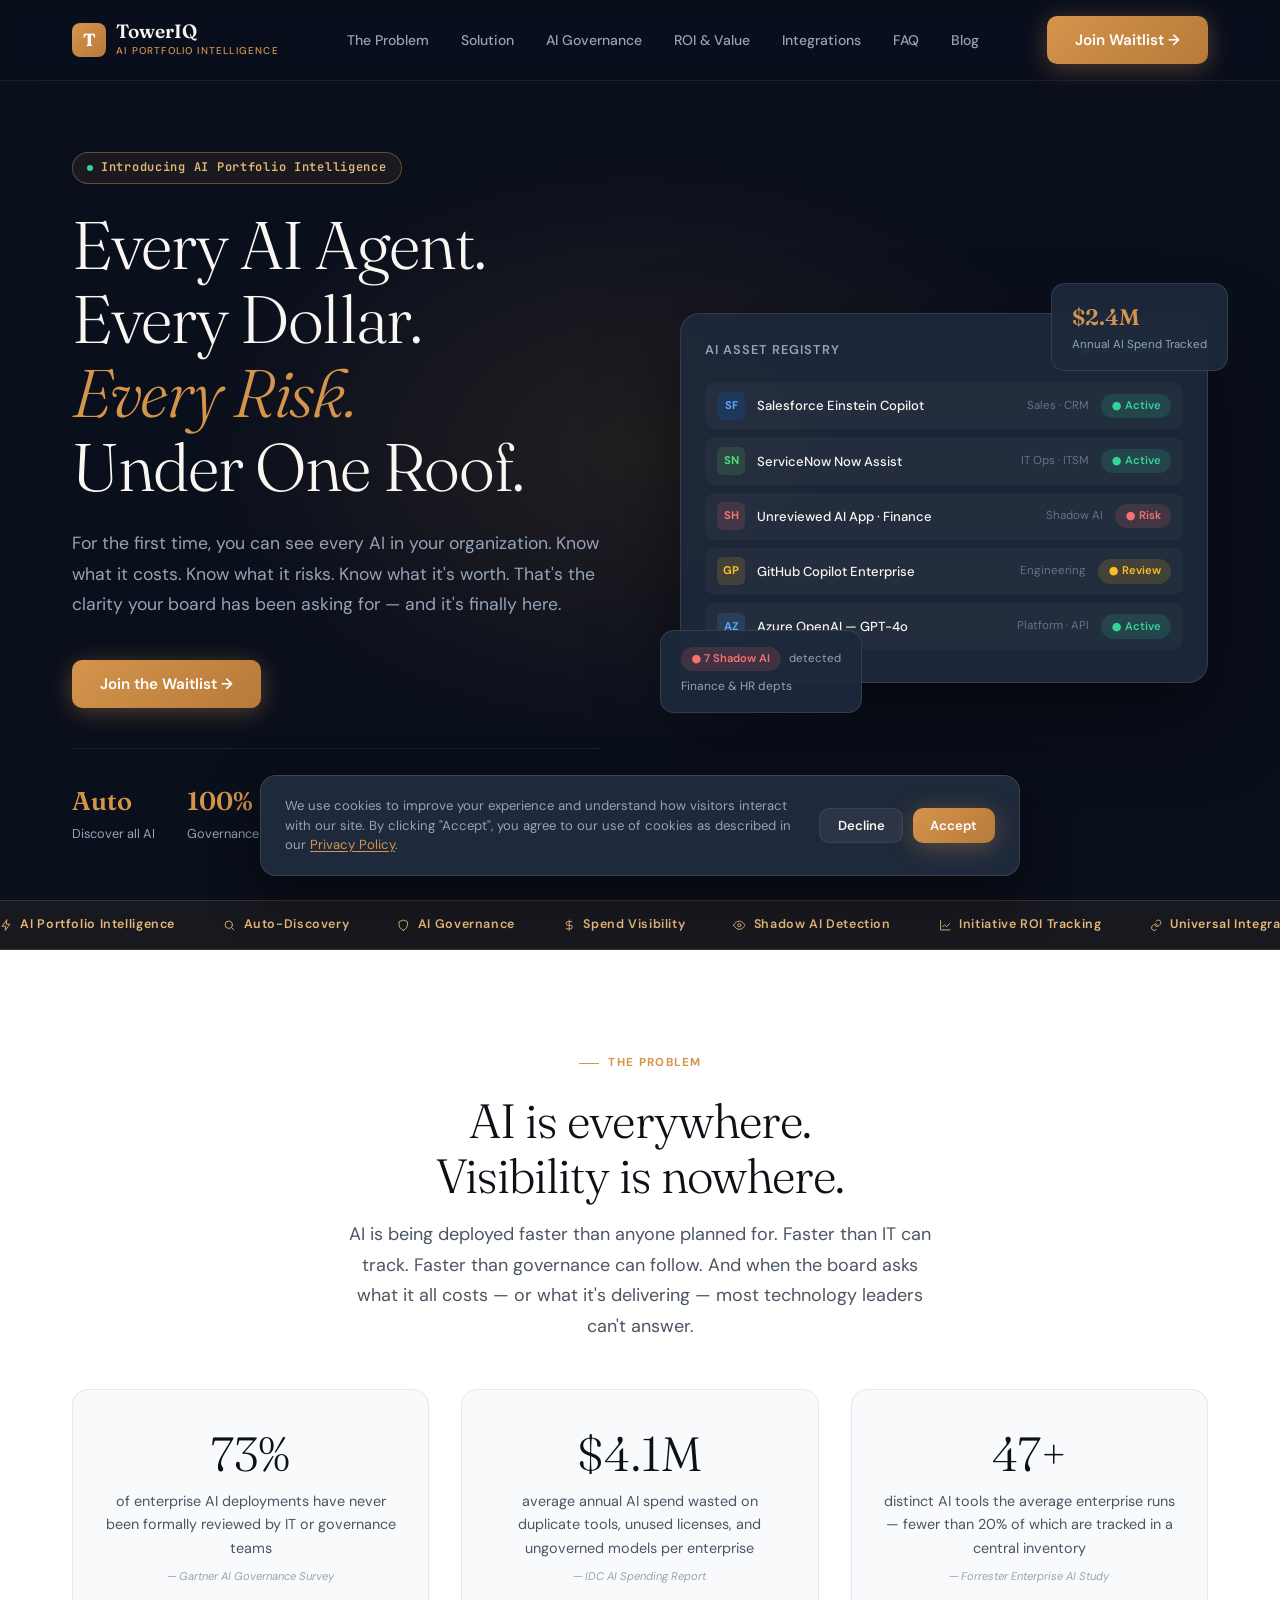
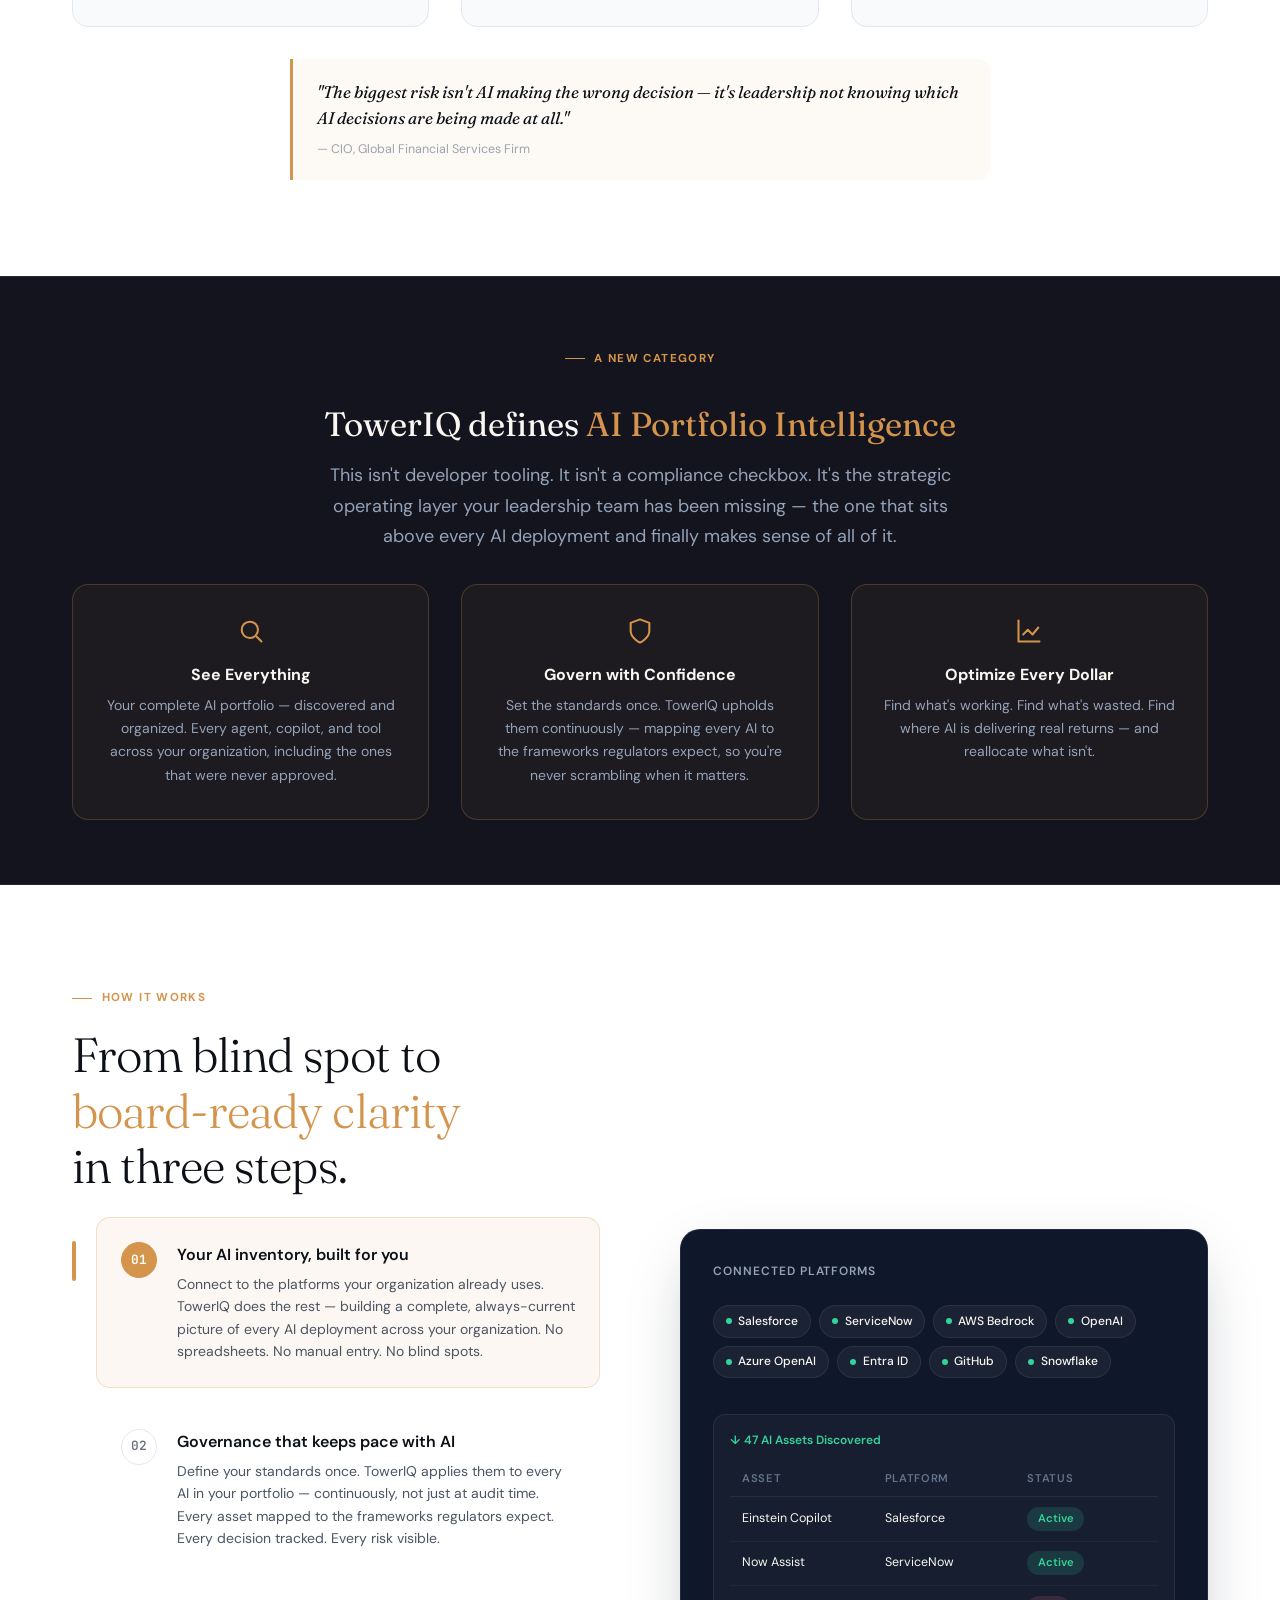
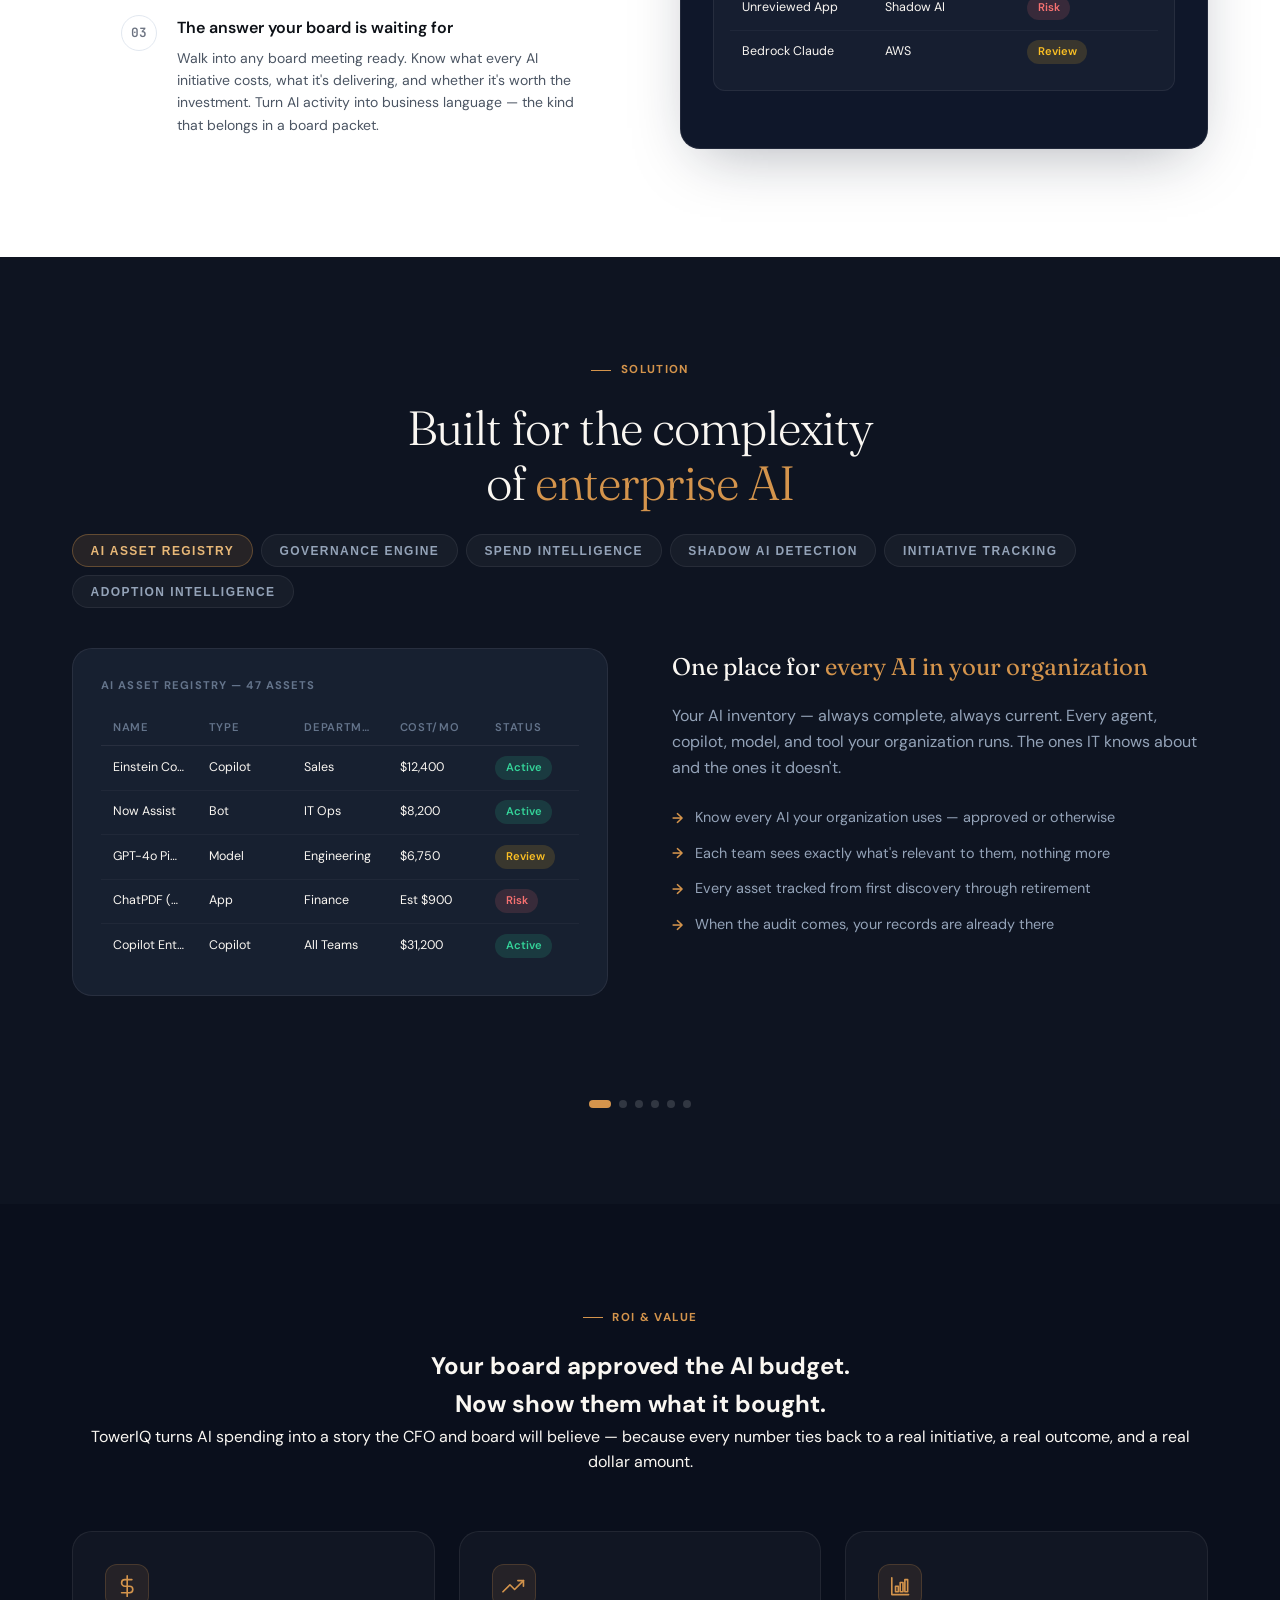
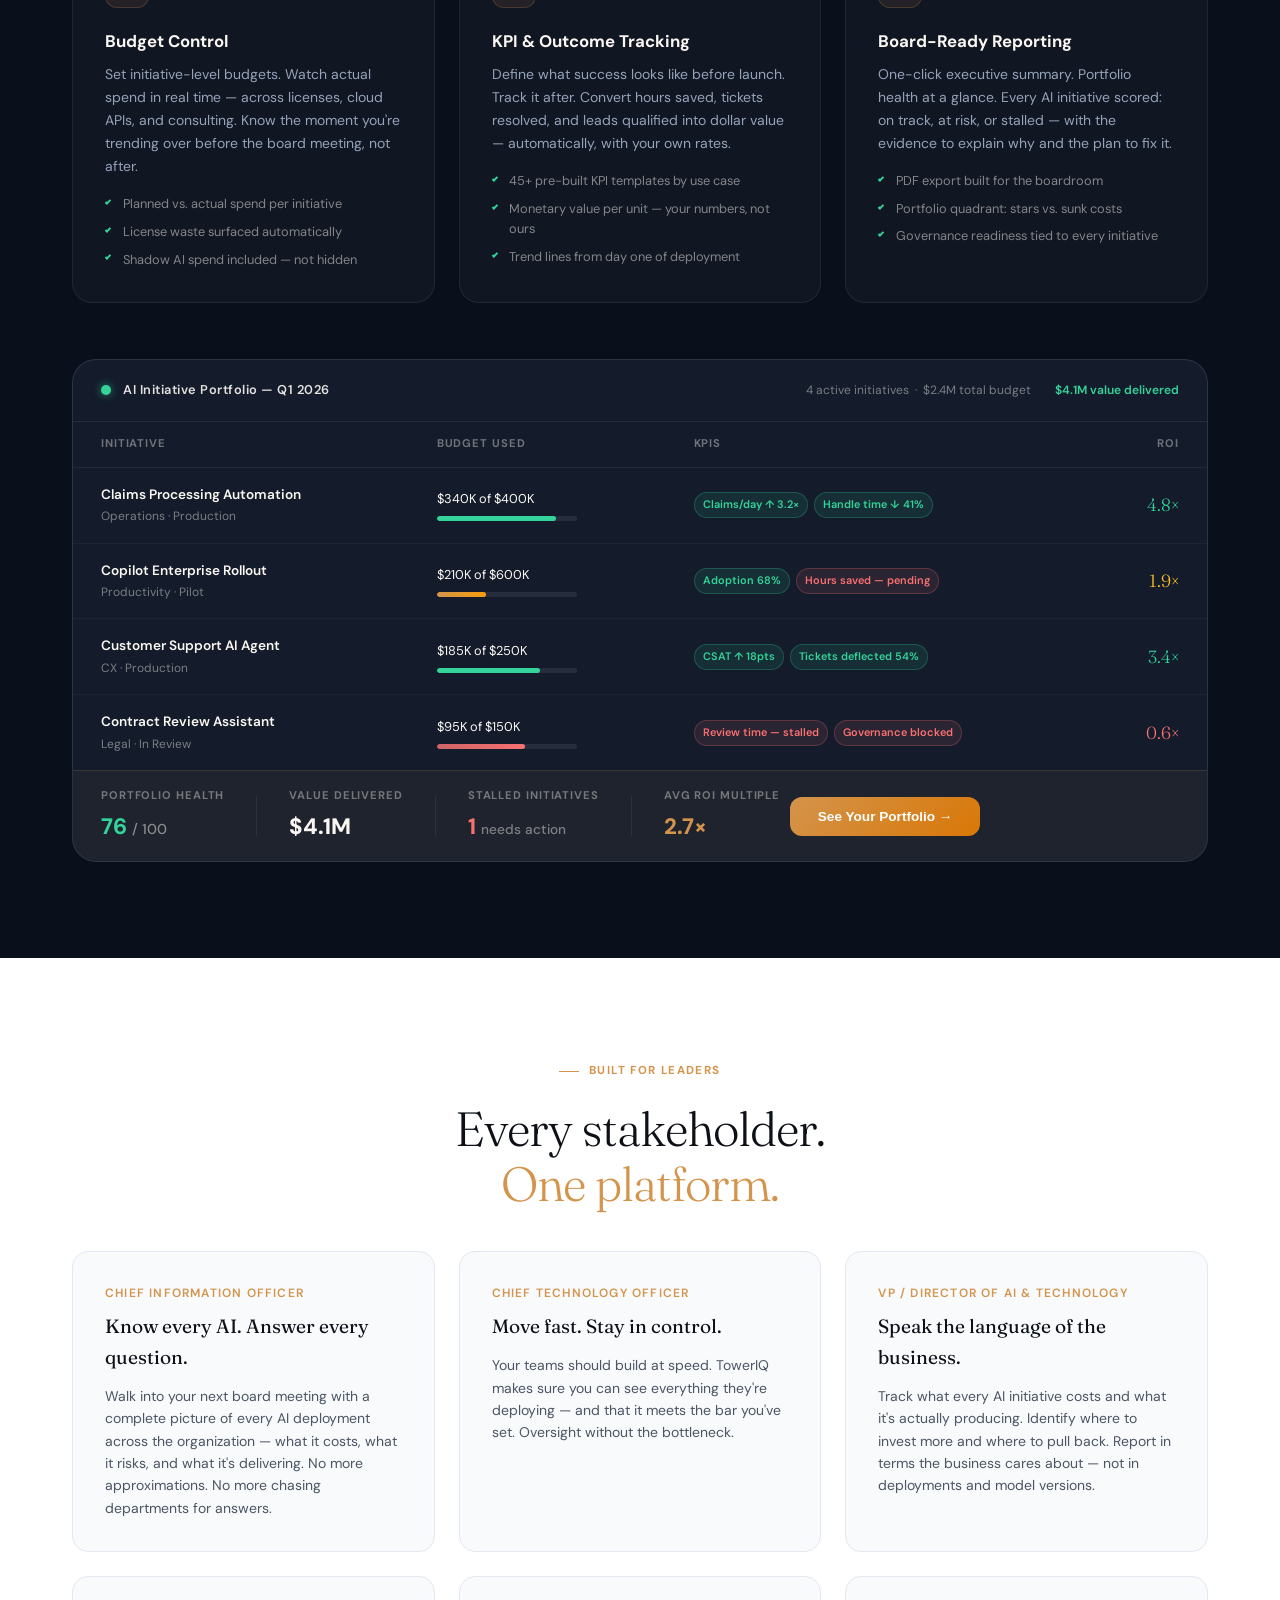
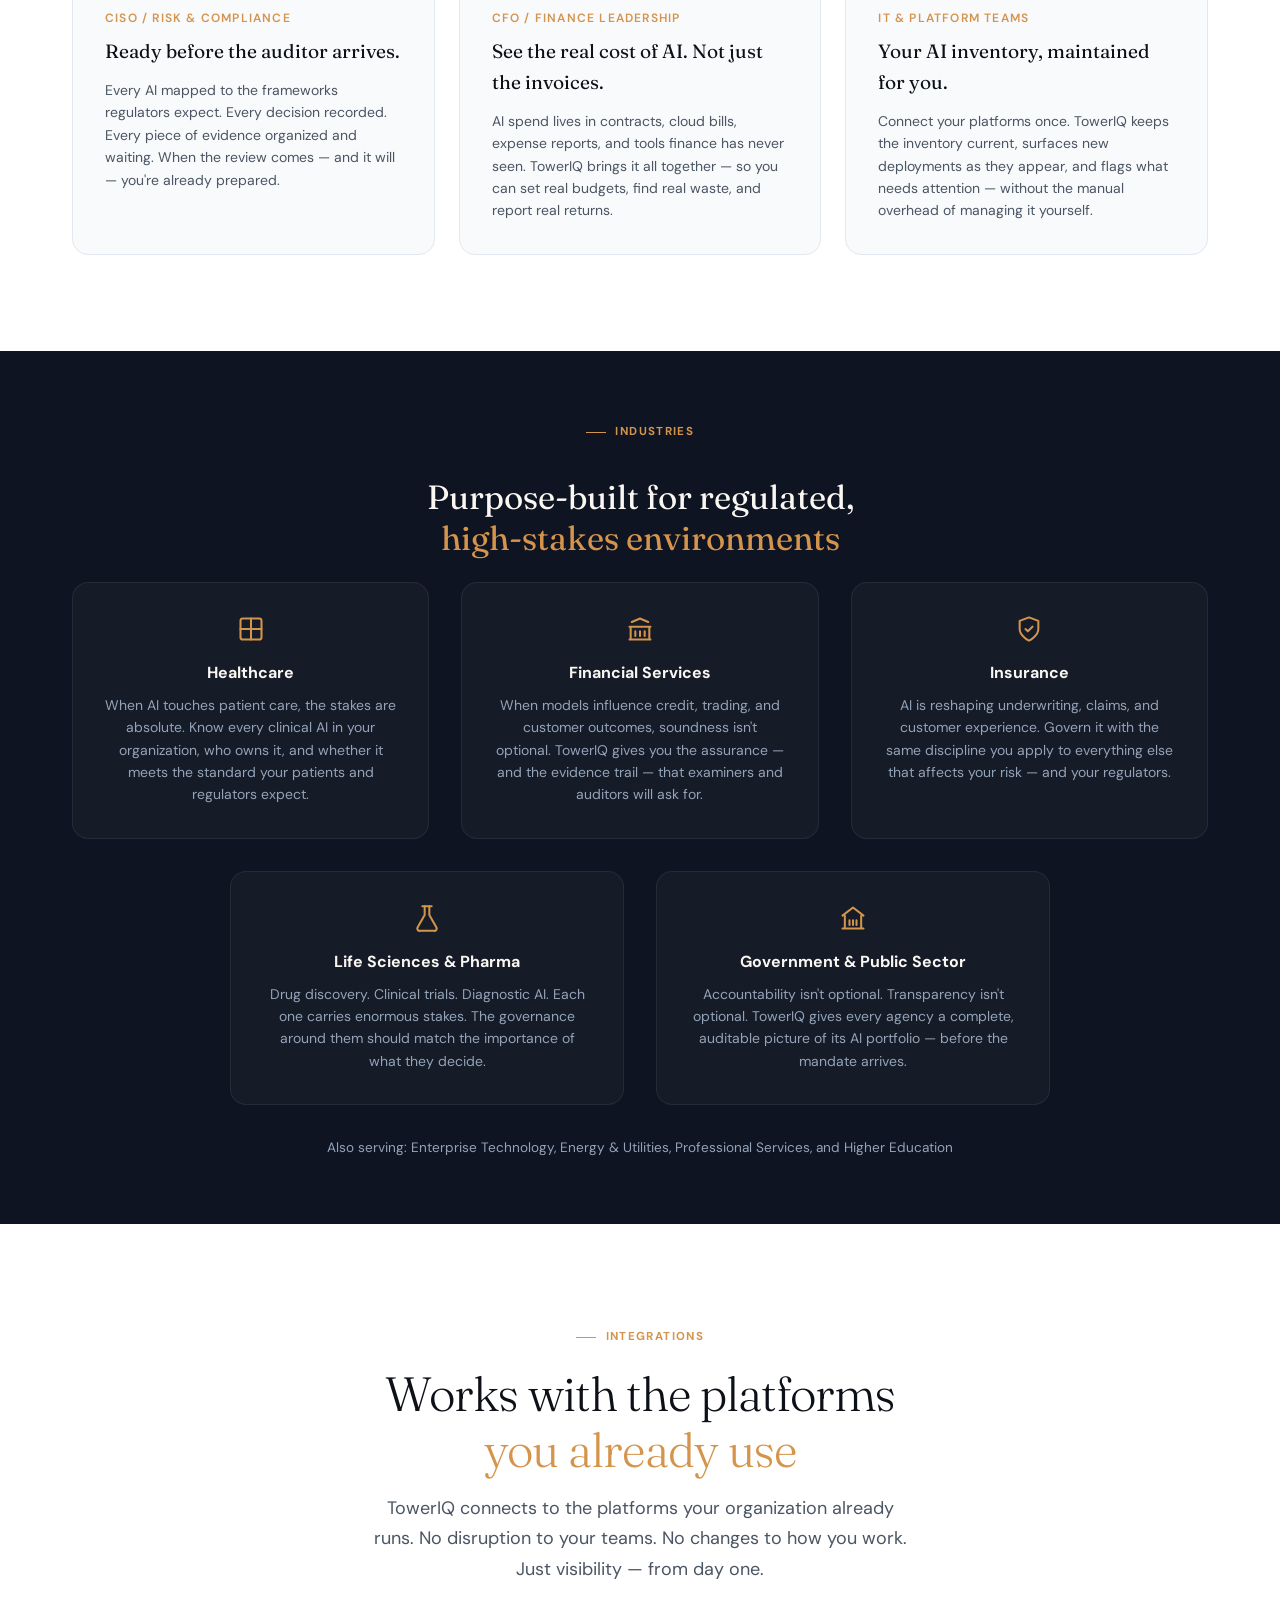
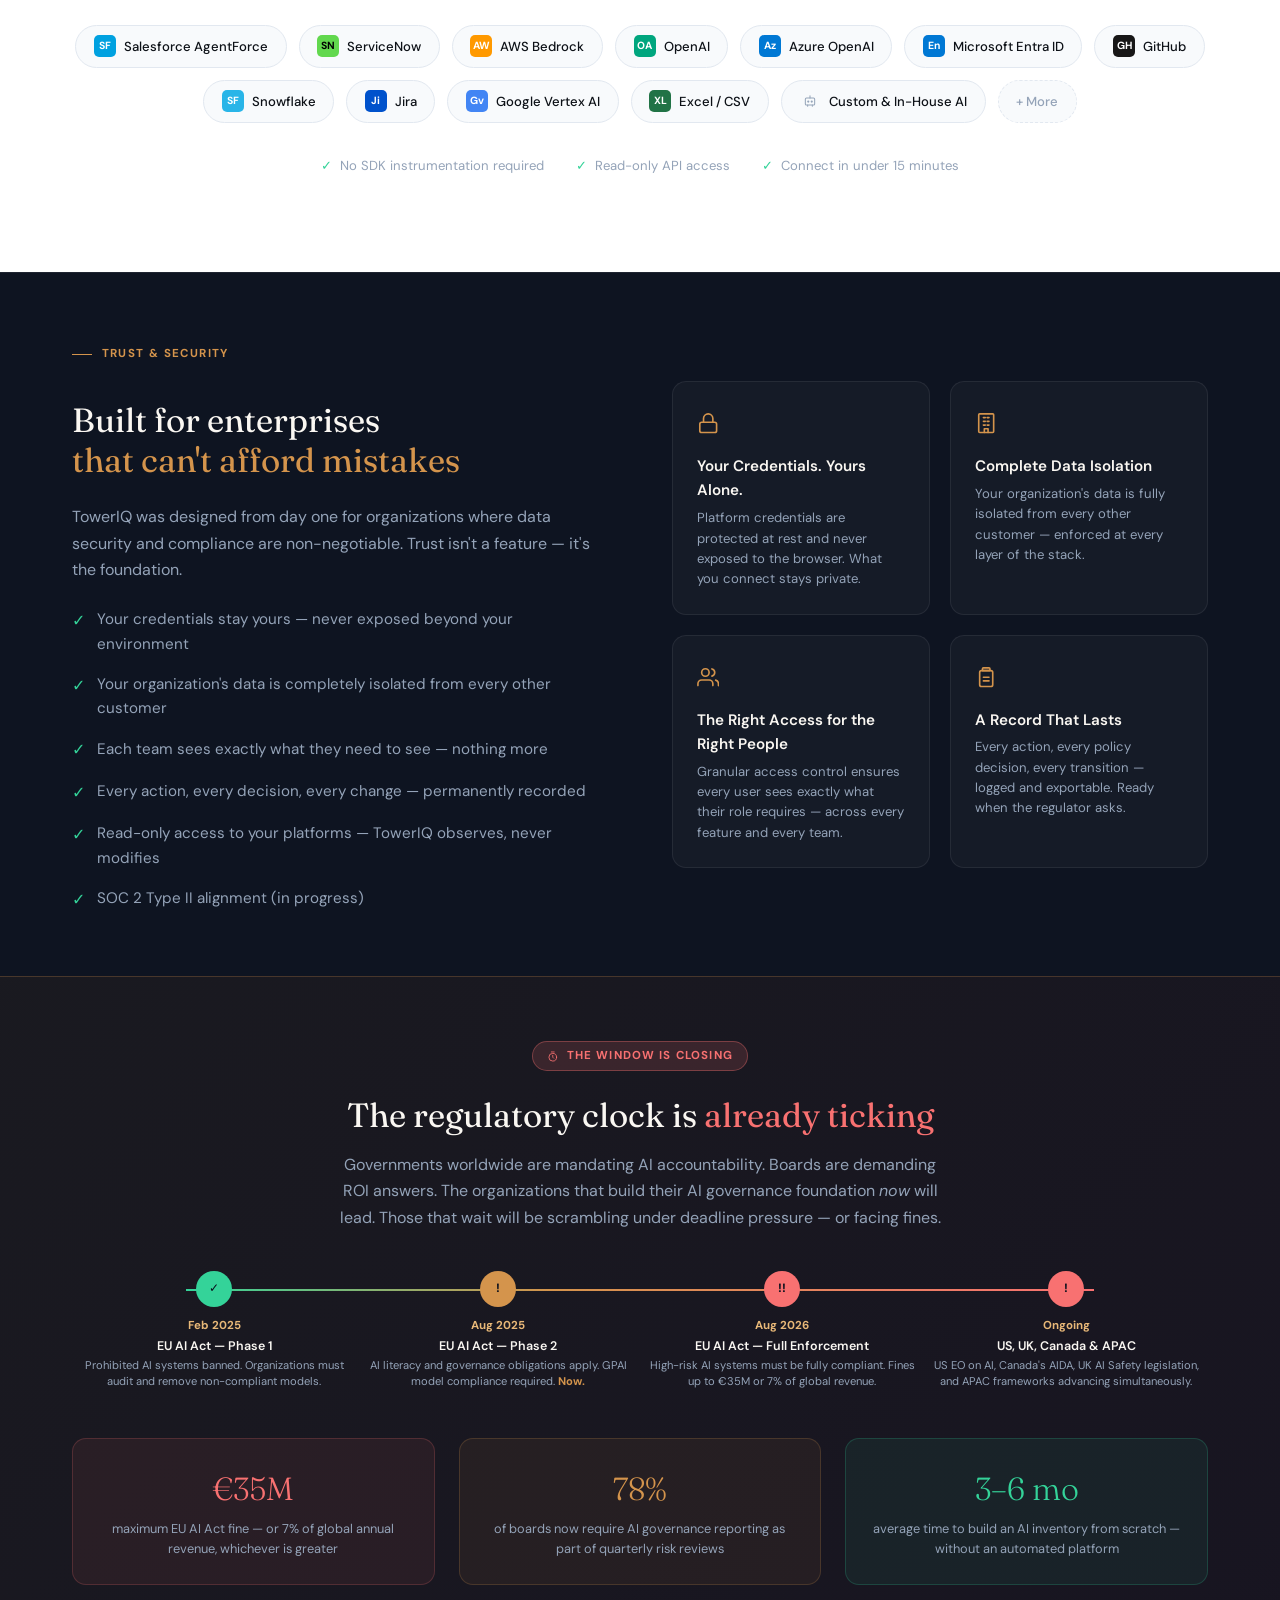
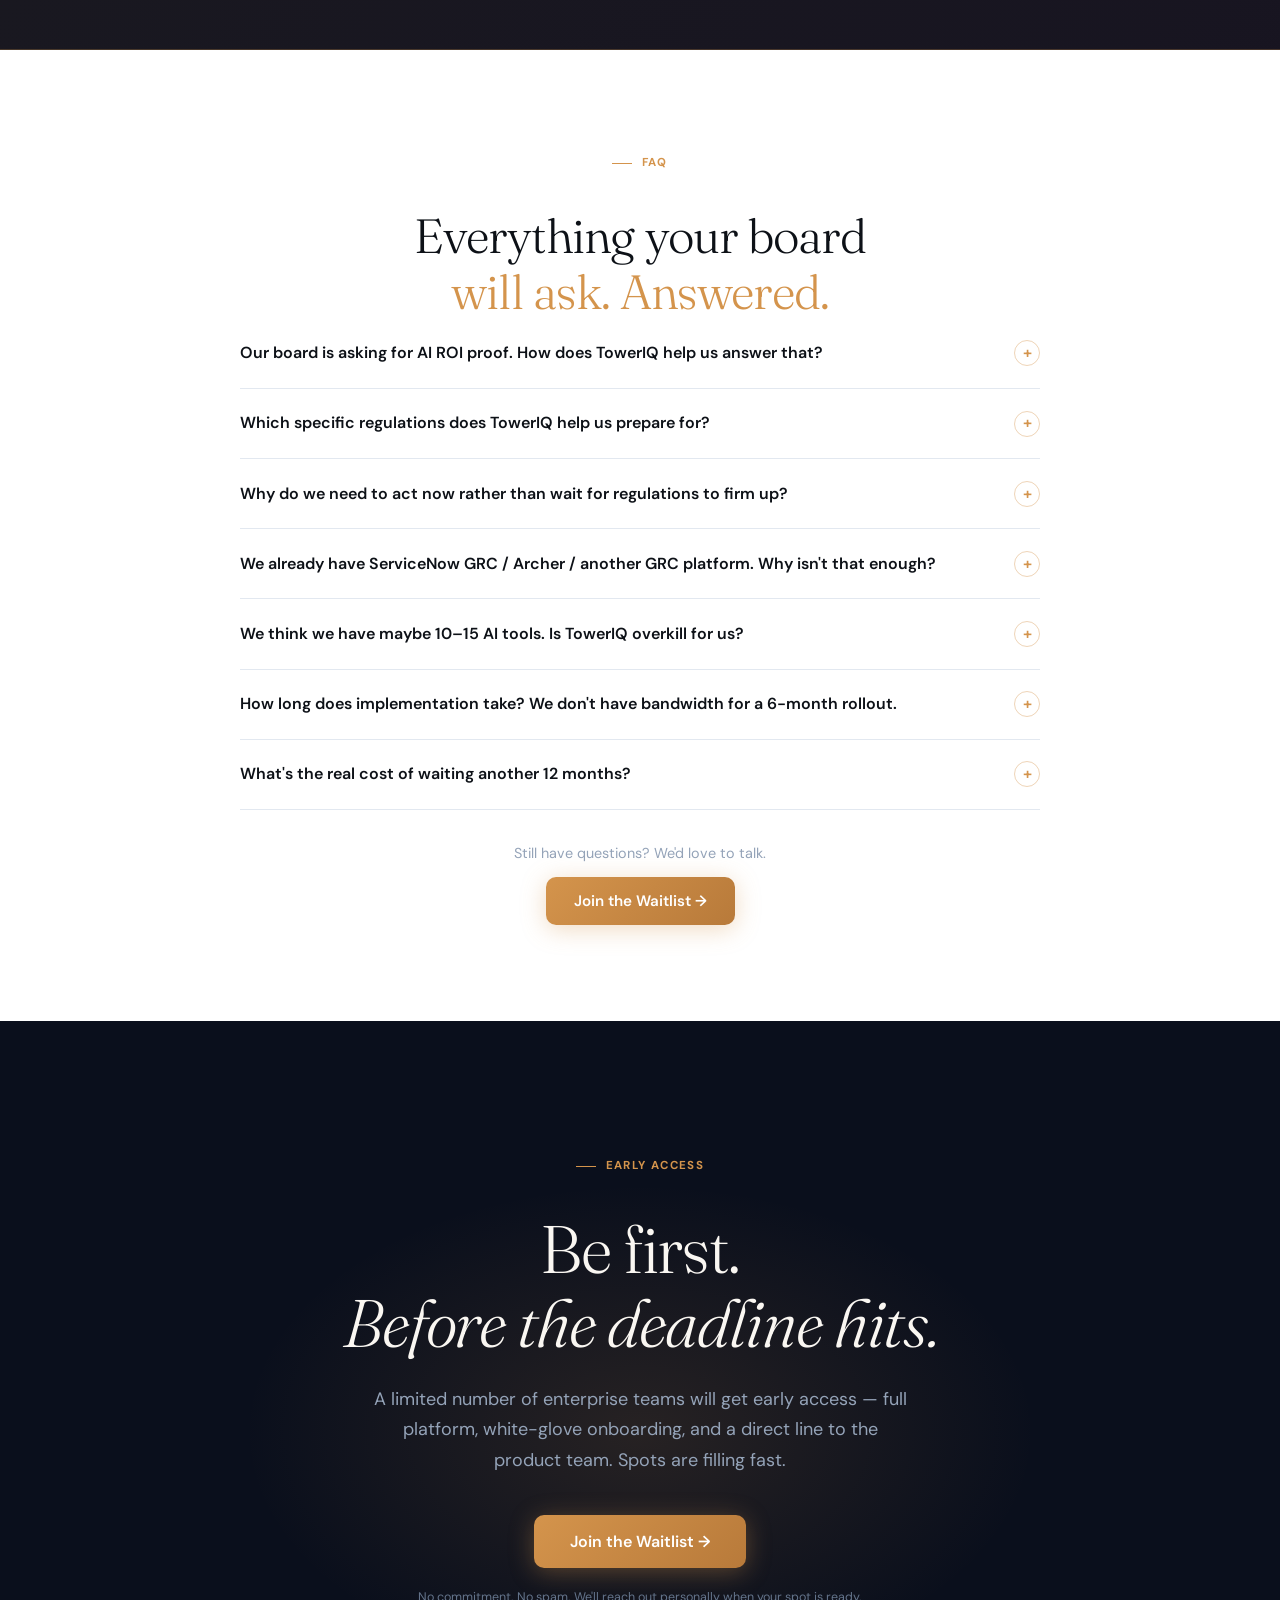
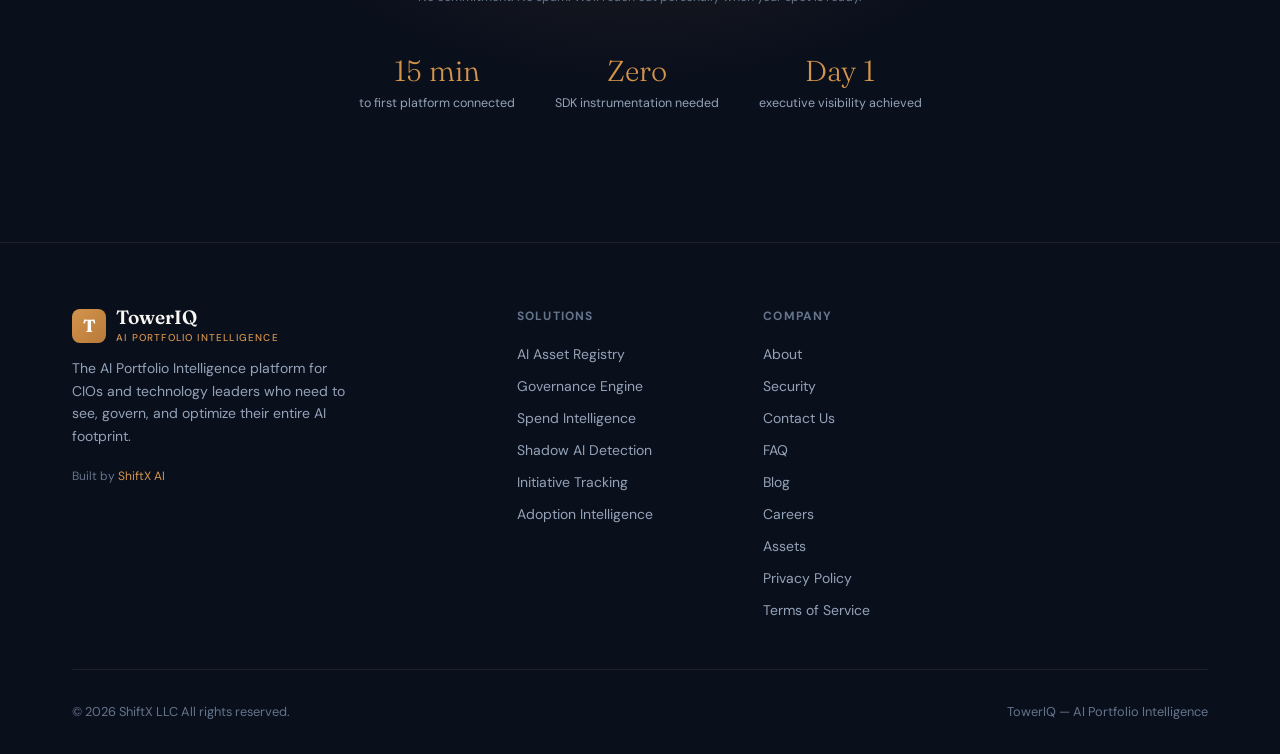
==== commit 4b184599: "refactor navigation and hero section styles; adjust padding and remove announcement bar" ====
--- a/index.html
+++ b/index.html
@@ -376,13 +376,12 @@
 
     /* ── NAV ── */
     nav {
-      position: fixed; top: 40px; left: 0; right: 0; z-index: 100;
+      position: fixed; top: 0; left: 0; right: 0; z-index: 100;
       backdrop-filter: blur(20px) saturate(160%);
       background: rgba(10,15,28,0.85);
       border-bottom: 1px solid var(--border);
       transition: top 0.3s, background 0.3s;
     }
-    body.announce-hidden nav { top: 0; }
     .nav-inner {
       display: flex; align-items: center; justify-content: space-between;
       padding: 1rem 2rem; max-width: 1200px; margin: 0 auto;
@@ -415,7 +414,7 @@
     .hero {
       min-height: 100vh;
       display: flex; align-items: center;
-      padding-top: 120px;
+      padding-top: 96px;
       position: relative;
       overflow: hidden;
     }
@@ -1535,7 +1534,7 @@
       .reg-timeline { grid-template-columns: 1fr; gap: 1.25rem; }
 
       /* hero */
-      .hero { padding-top: 110px; min-height: auto; padding-bottom: 3rem; }
+      .hero { padding-top: 72px; min-height: auto; padding-bottom: 3rem; }
       .hero-card-main { padding: 1rem; }
       .hero-headline br { display: none; }
       .btn-group { flex-direction: column; align-items: stretch; }
@@ -1562,11 +1561,8 @@
         right: 0.35rem; top: 50%; transform: translateY(-50%);
         font-size: 1.1rem; width: 24px; height: 24px; line-height: 1; padding: 0;
       }
-      nav { top: 36px; }
+      nav { top: 0; }
       .nav-inner { padding: 0.6rem 1rem; }
-      .hero { padding-top: 108px; }
-      body.announce-hidden nav { top: 0; }
-      body.announce-hidden .hero { padding-top: 72px; }
 
       /* feature tabs \u2192 horizontal scroll chips */
       .feature-tabs-nav {
@@ -1668,7 +1664,7 @@
 </form>
 
 <!-- ═══════════════════════════════════════════ ANNOUNCEMENT BAR ═══ -->
-<div class="announce-bar" id="announce-bar">
+<!-- <div class="announce-bar" id="announce-bar">
   <span>
     <span class="lighthouse-icon" aria-hidden="true">
       <svg viewBox="0 0 24 24" fill="none" stroke="currentColor" stroke-width="1.8" stroke-linecap="round" stroke-linejoin="round">
@@ -1688,7 +1684,7 @@
     </span><span class="text-wrap"><strong class="shimmer-word">Launching soon</strong><span class="tagline-full"> — Limited early access spots available for enterprise teams.</span><span class="tagline-short"> — Early access open</span></span>
   </span>
   <button class="announce-dismiss" onclick="document.getElementById('announce-bar').style.display='none';document.body.classList.add('announce-hidden');document.querySelector('.hero').style.paddingTop='80px';" aria-label="Dismiss">×</button>
-</div>
+</div> -->
 
 <!-- ═══════════════════════════════════════════ NAV ═══ -->
 <nav>
@@ -2808,7 +2804,7 @@
       Be first.<br/><em>Before the deadline hits.</em>
     </h2>
     <p class="body-lg" style="max-width:540px;margin-left:auto;margin-right:auto;margin-bottom:2.5rem">
-      TowerIQ is launching soon. A limited number of enterprise teams will get early access — full platform, white-glove onboarding, and a direct line to the product team. Spots are filling fast.
+      A limited number of enterprise teams will get early access — full platform, white-glove onboarding, and a direct line to the product team. Spots are filling fast.
     </p>
     <div class="btn-group" style="justify-content:center">
       <button class="btn btn-primary" style="padding:1rem 2.25rem;font-size:1rem" onclick="openWaitlist()">Join the Waitlist →</button>
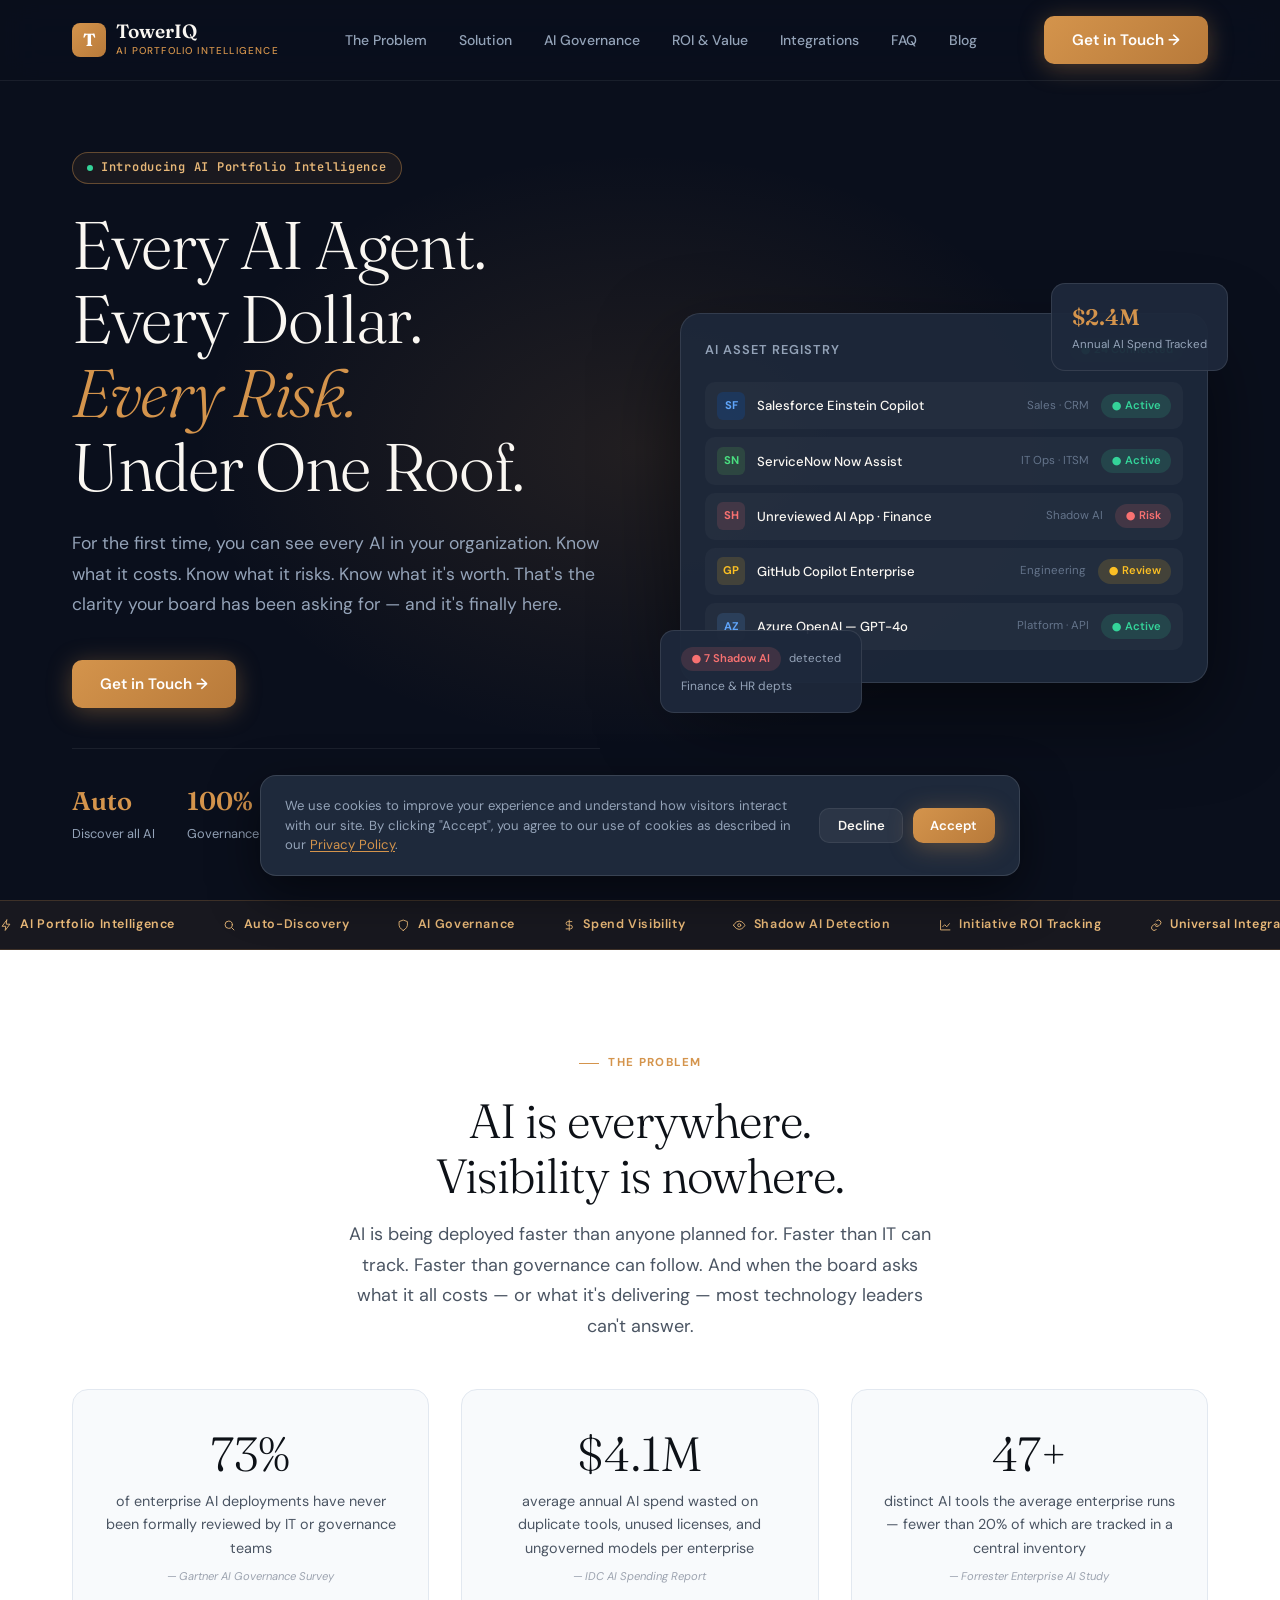
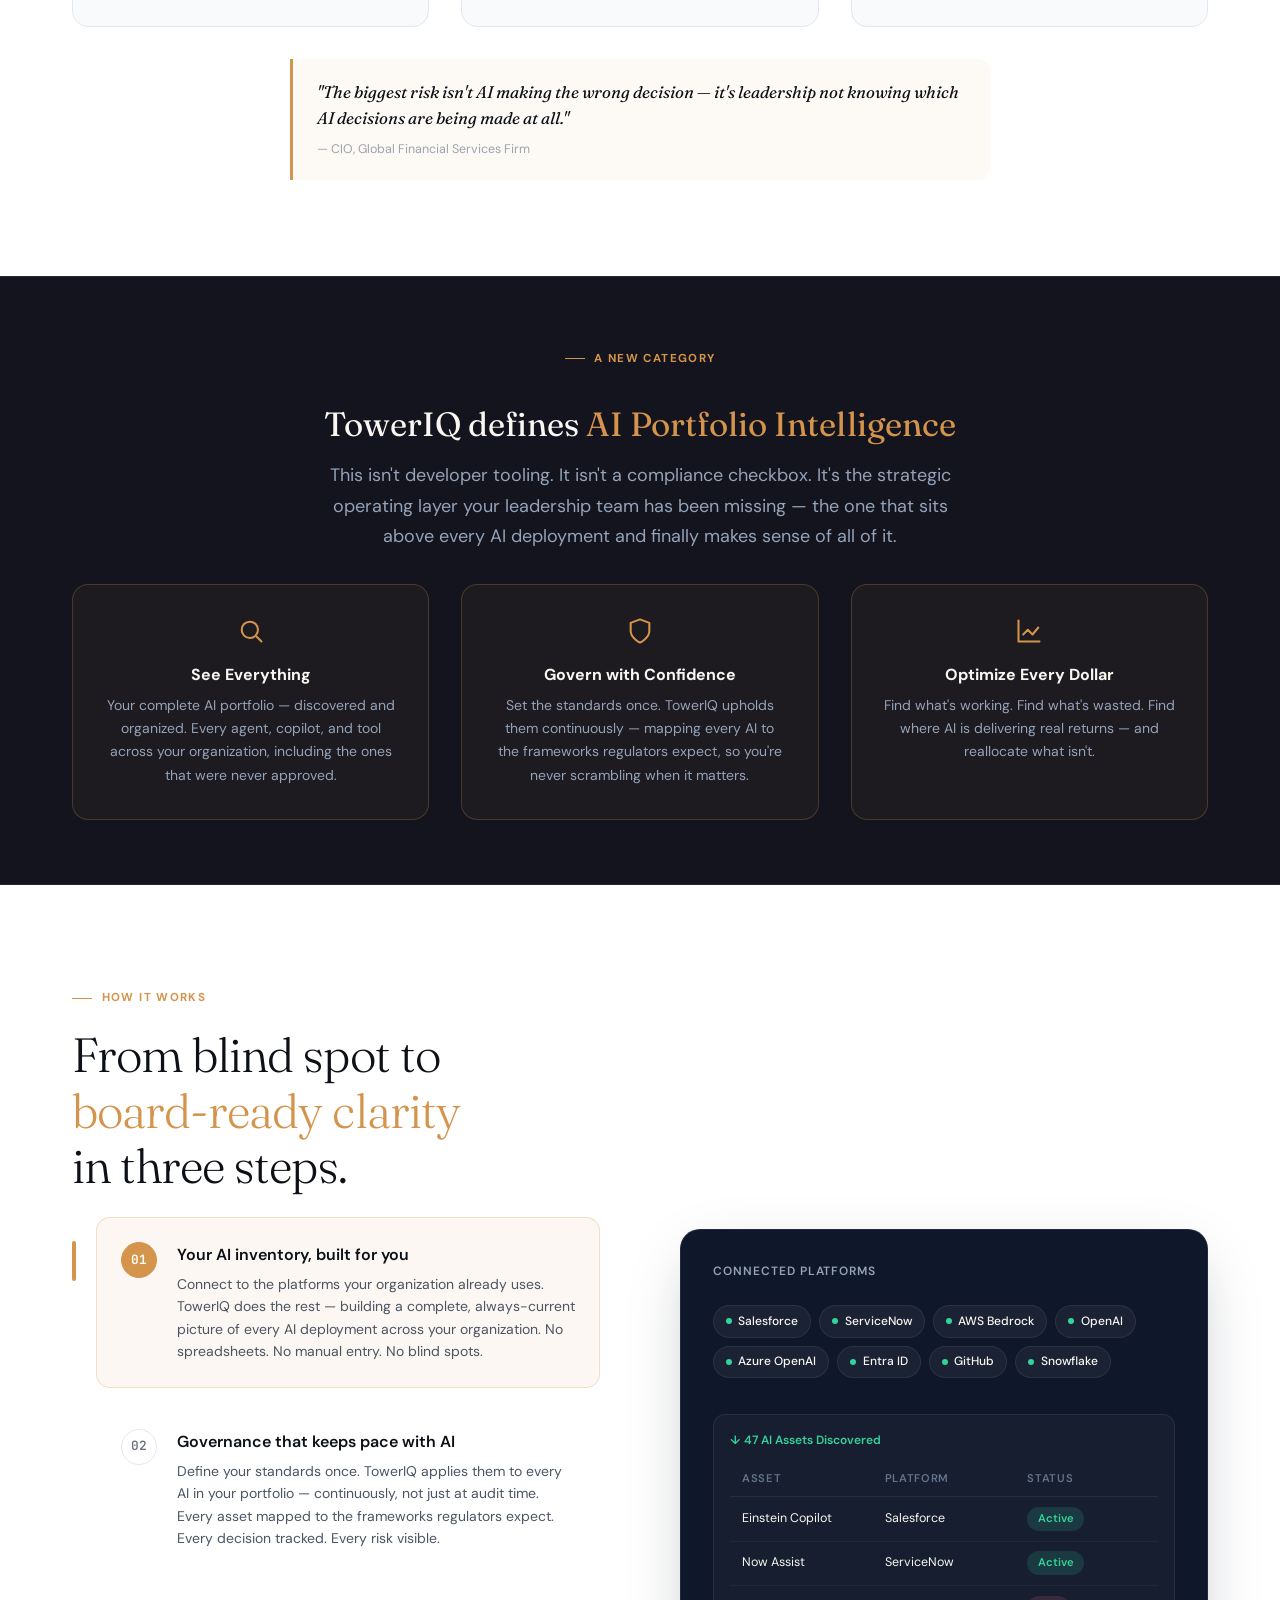
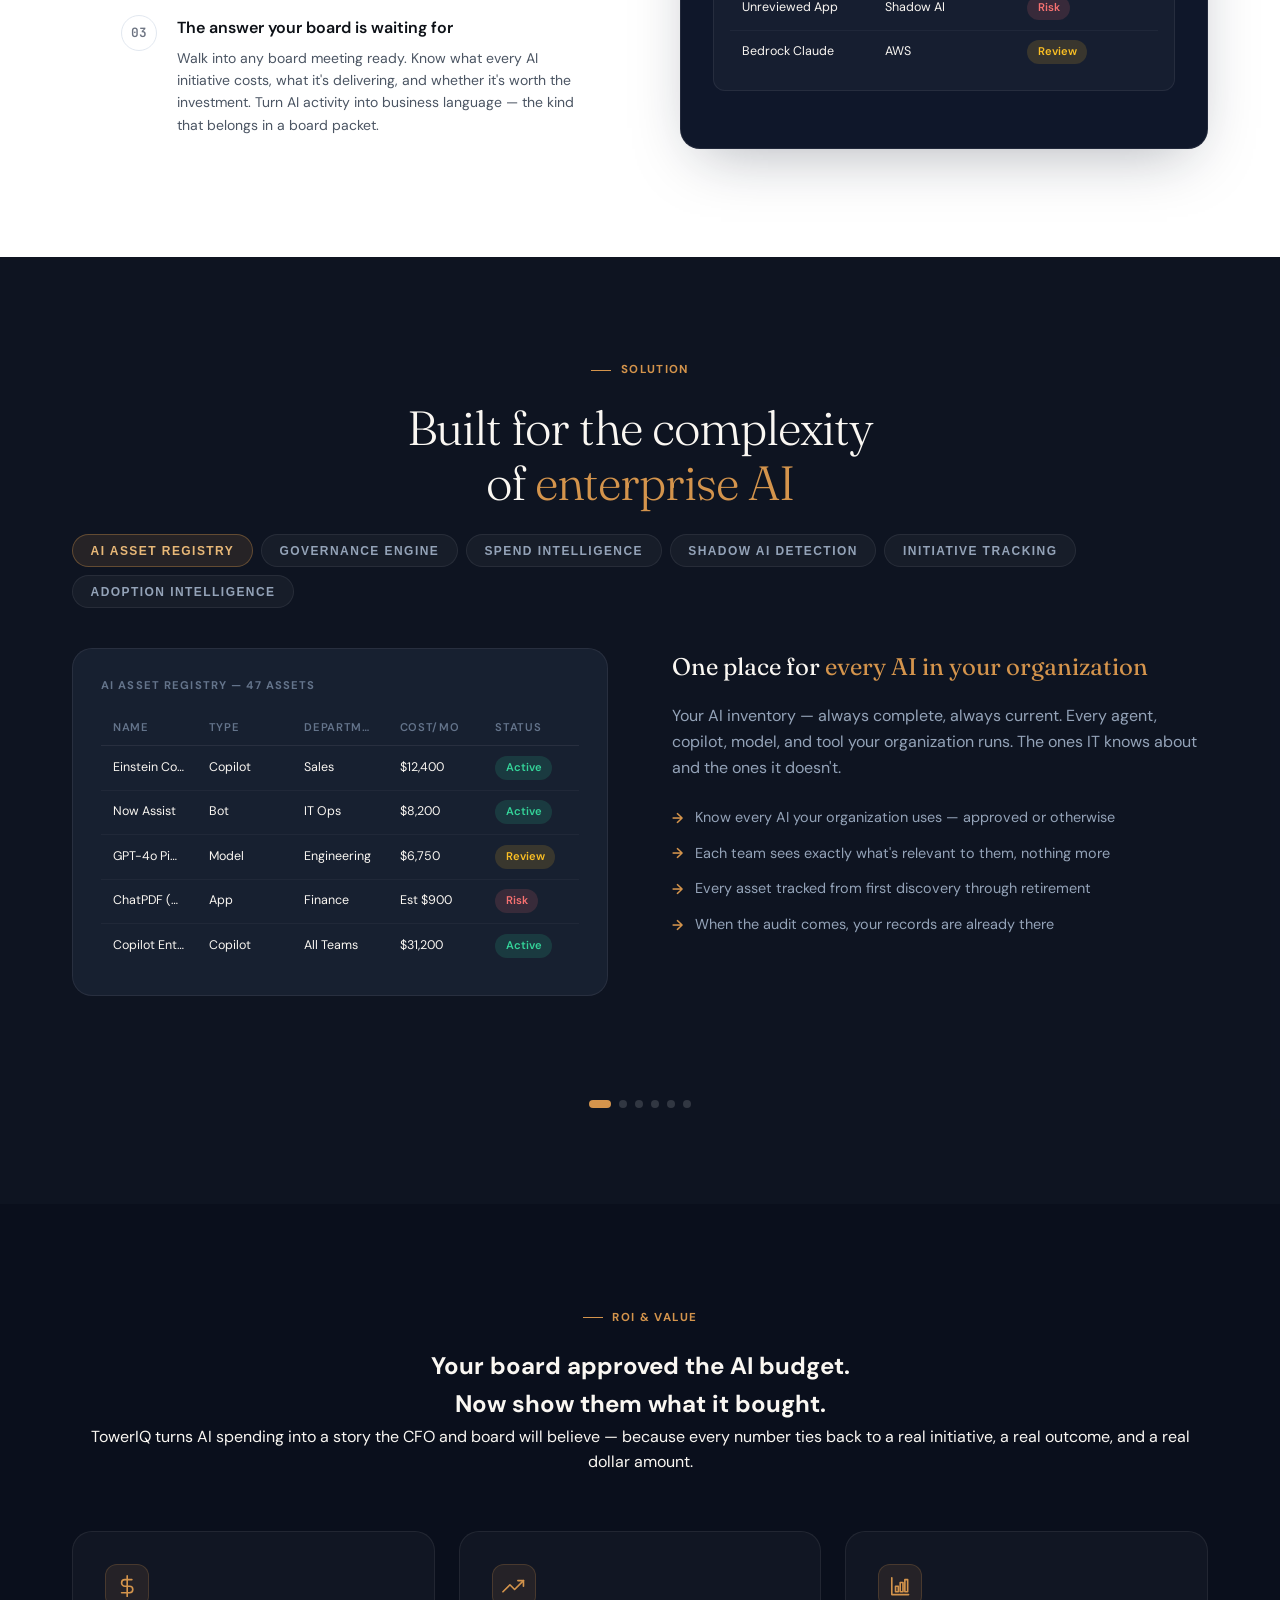
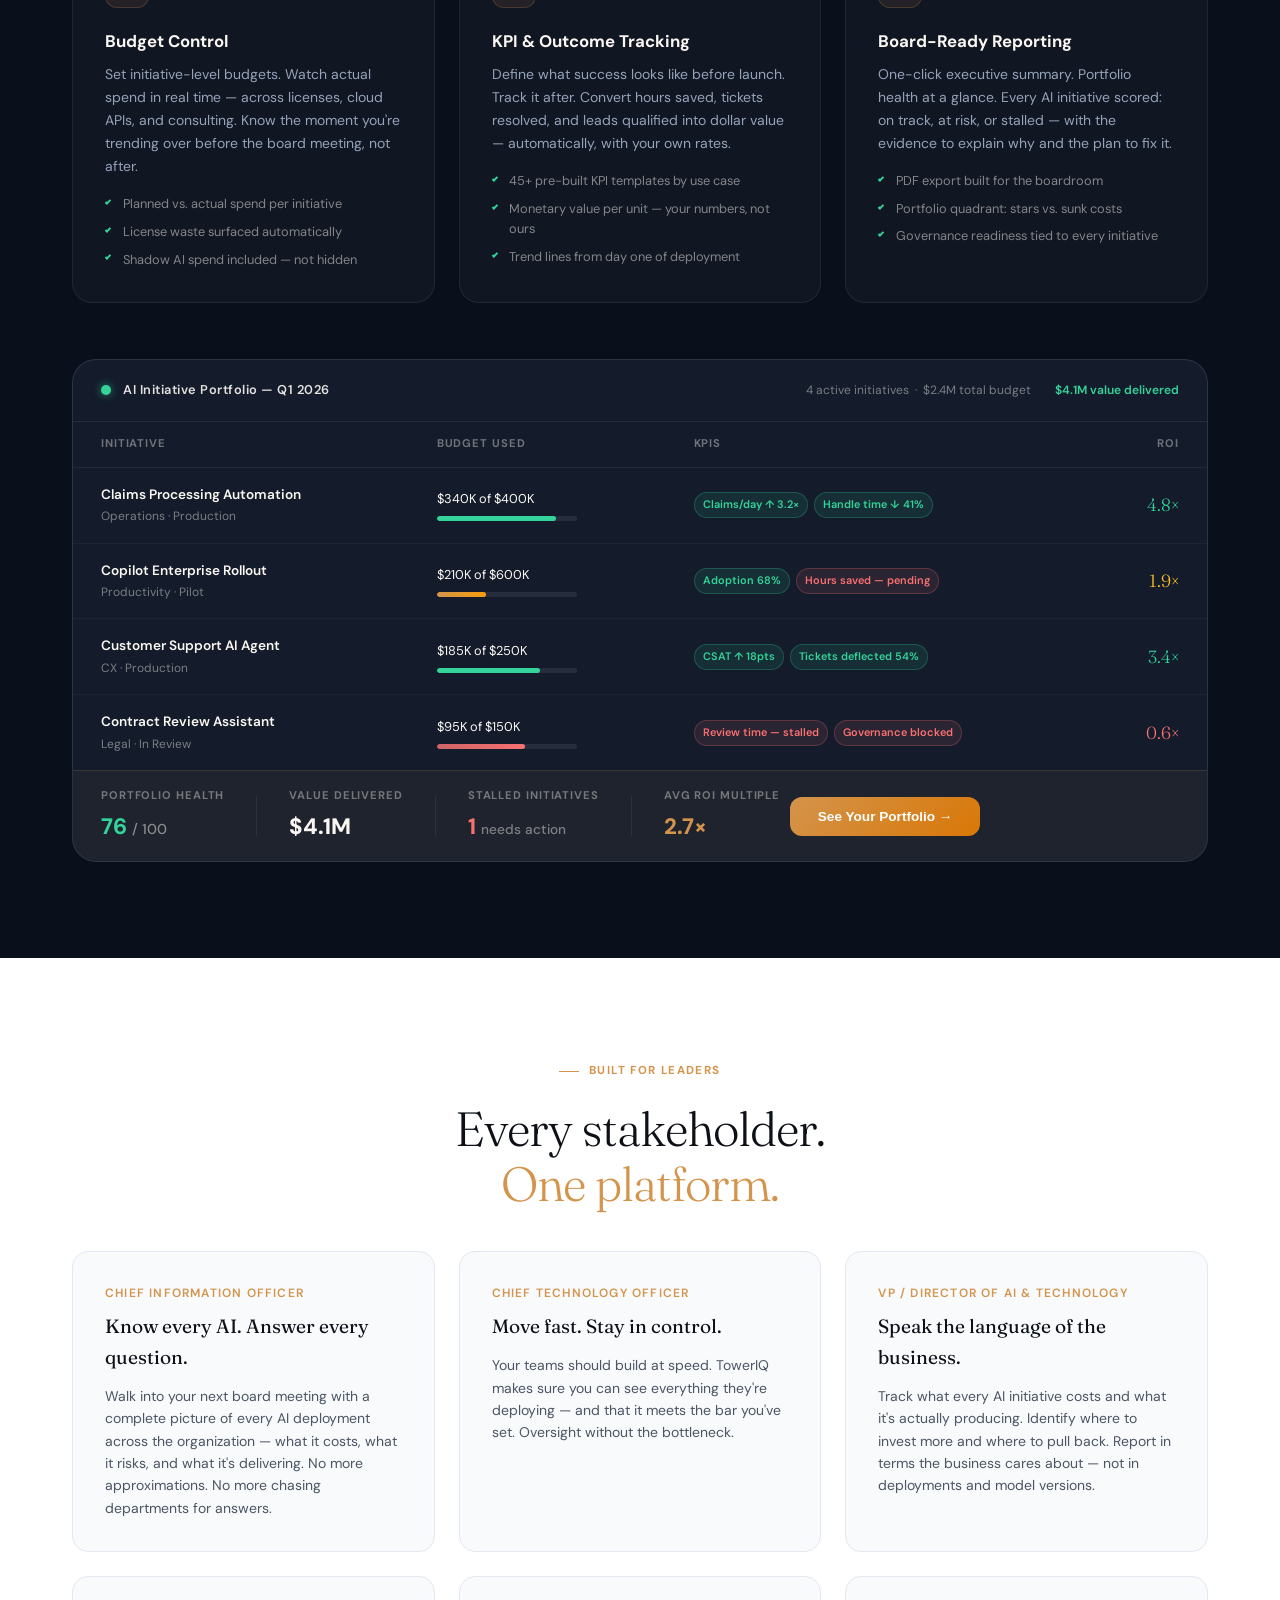
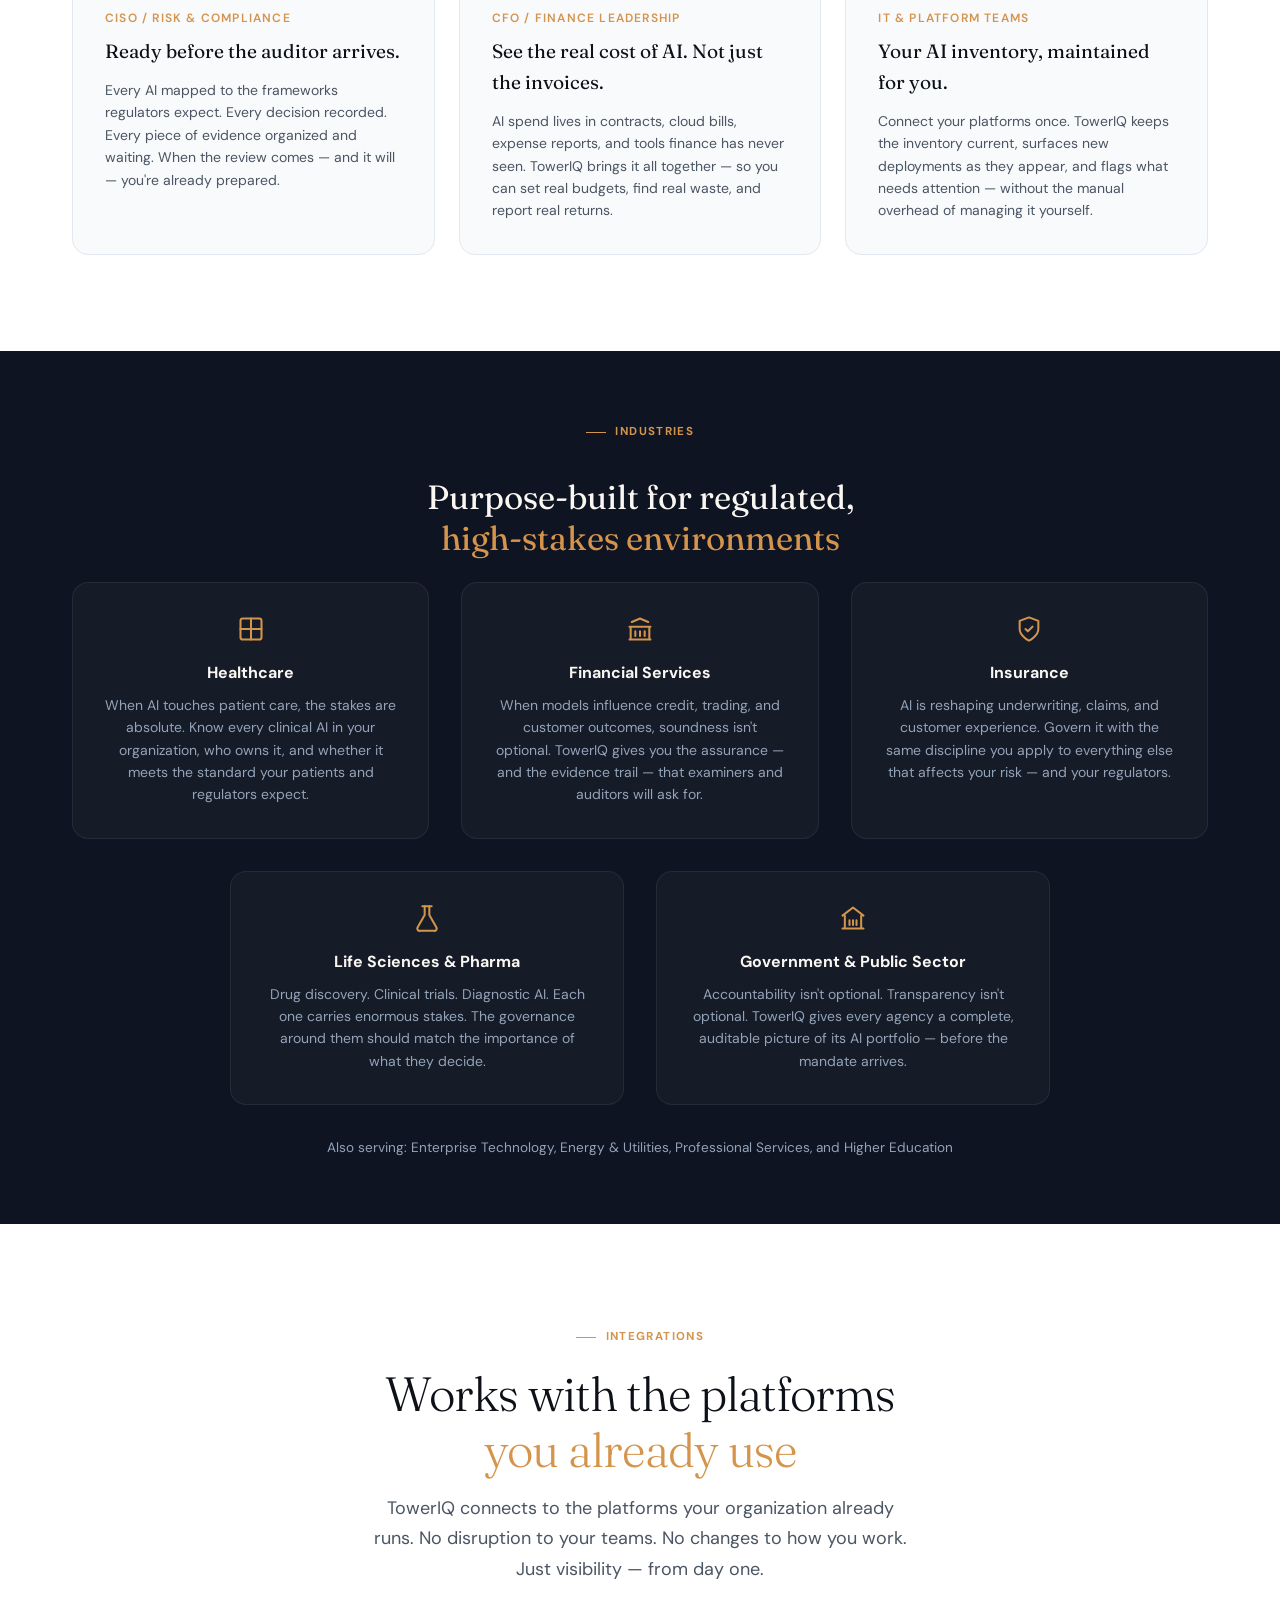
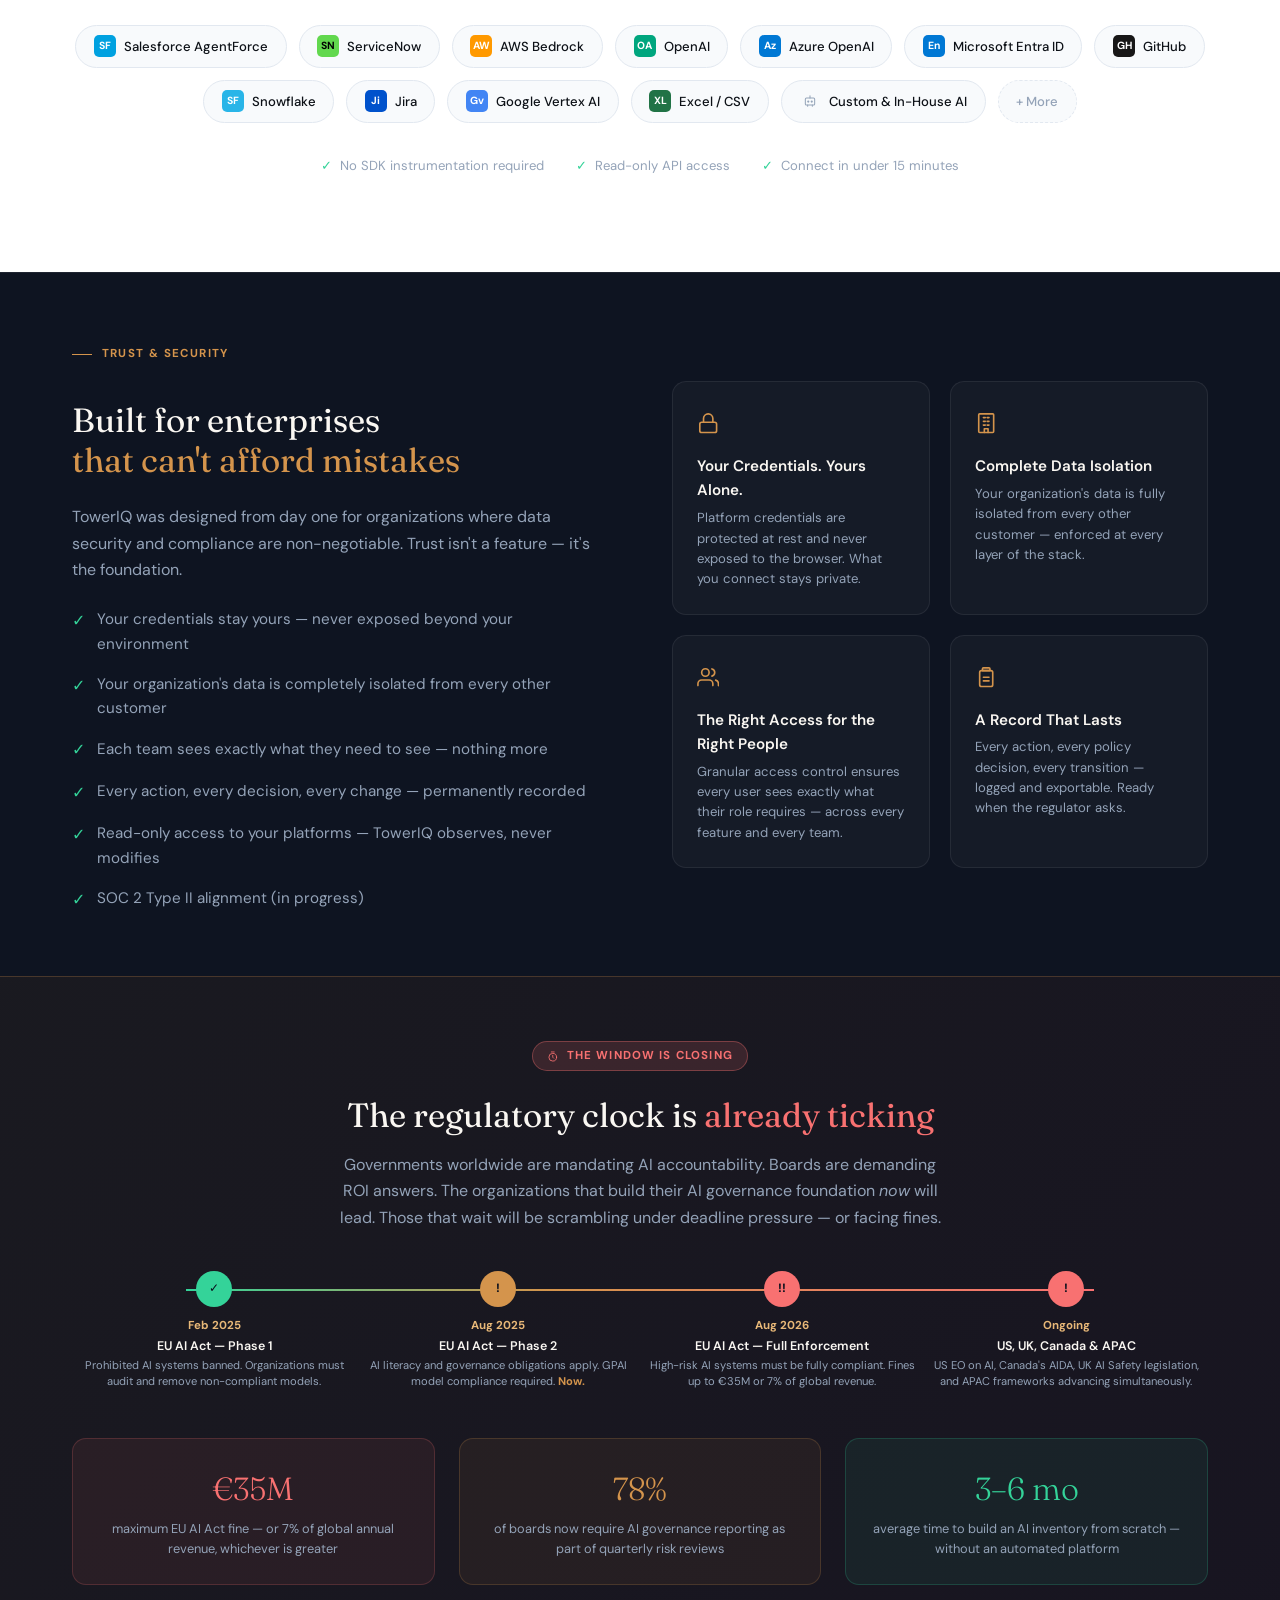
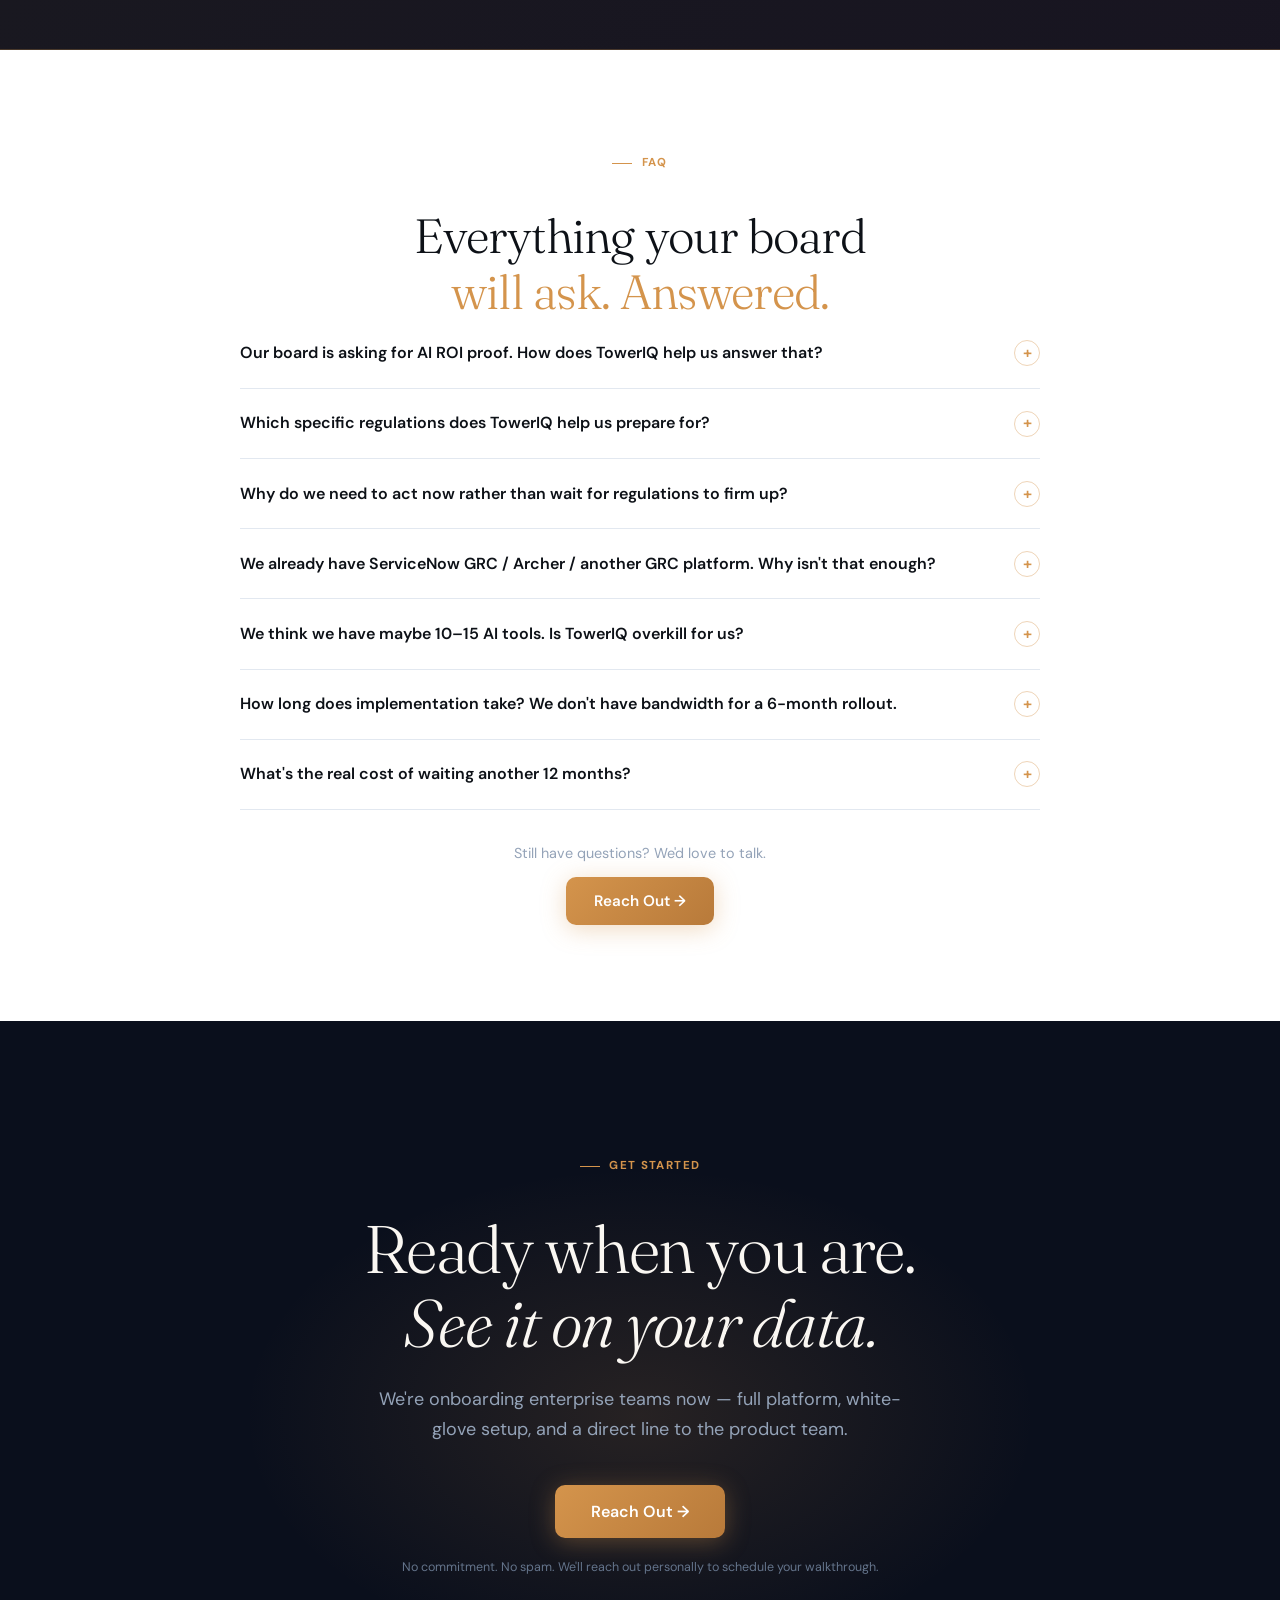
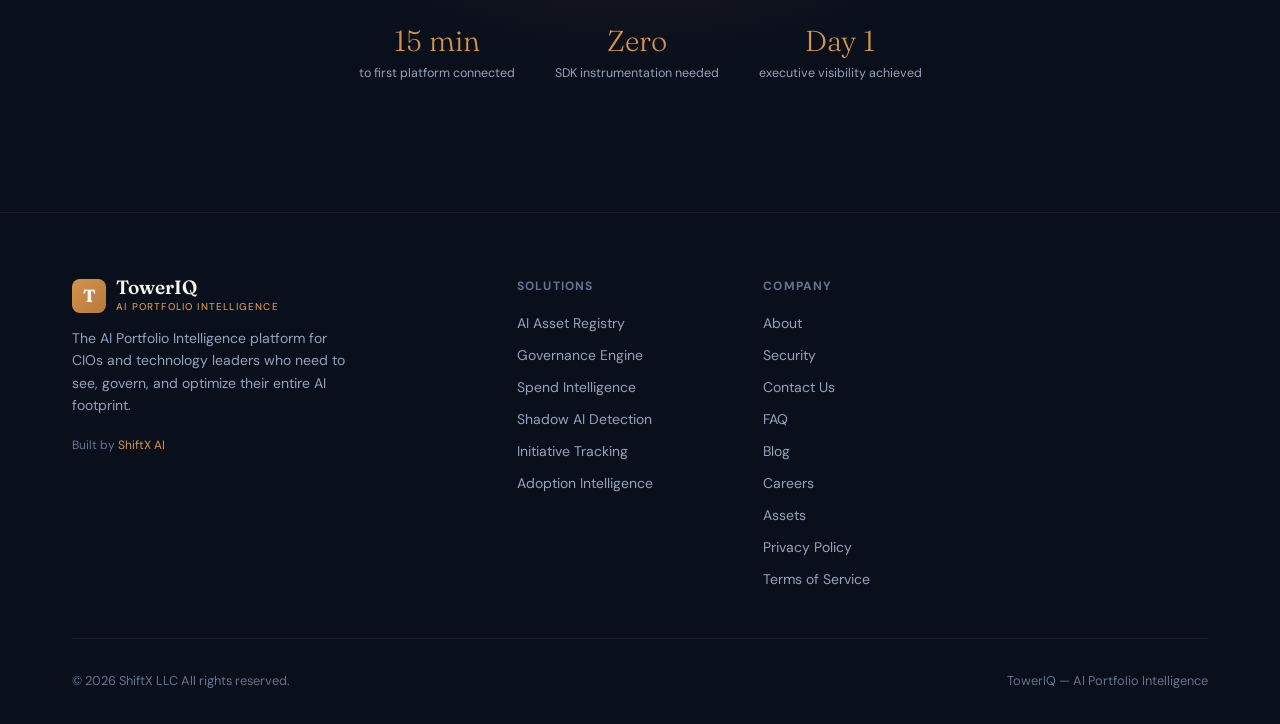
==== commit 239a4b8b: "reframe waitlist CTAs and copy for launched product Replace "Join Waitlist" CTAs with "Get in Touch"" ====
--- a/index.html
+++ b/index.html
@@ -111,8 +111,8 @@
       "@type": "Offer",
       "price": "0",
       "priceCurrency": "USD",
-      "availability": "https://schema.org/PreOrder",
-      "description": "Contact sales for enterprise pricing. Join the waitlist for early access."
+      "availability": "https://schema.org/InStock",
+      "description": "Contact sales for enterprise pricing. Book a demo to see TowerIQ on your environment."
     },
     "publisher": { "@id": "https://toweriq.ai/#organization" },
     "creator": { "@id": "https://toweriq.ai/#organization" },
@@ -1707,7 +1707,7 @@
     </div>
     <div class="nav-cta desktop-only">
       <!-- <button class="btn btn-secondary" onclick="openModal()">Book a Demo</button> -->
-      <button class="btn btn-primary" onclick="openWaitlist()">Join Waitlist →</button>
+      <button class="btn btn-primary" onclick="openWaitlist()">Get in Touch →</button>
     </div>
     <button class="hamburger mobile-only" id="hamburger-btn" aria-label="Menu" aria-expanded="false" onclick="toggleDrawer()">
       <span></span><span></span><span></span>
@@ -1724,7 +1724,7 @@
   <a href="#integrations" onclick="closeDrawer()">Integrations</a>
   <a href="#faq"       onclick="closeDrawer()">FAQ</a>
   <a href="/blog/"     onclick="closeDrawer()">Blog</a>
-  <button class="drawer-cta" onclick="closeDrawer();openWaitlist()">Join Waitlist →</button>
+  <button class="drawer-cta" onclick="closeDrawer();openWaitlist()">Get in Touch →</button>
   <a class="drawer-footer" onclick="closeDrawer();openAbout();return false;" href="#">About &amp; Contact</a>
 </aside>
 
@@ -1749,7 +1749,7 @@
           For the first time, you can see every AI in your organization. Know what it costs. Know what it risks. Know what it's worth. That's the clarity your board has been asking for — and it's finally here.
         </p>
         <div class="btn-group">
-          <button class="btn btn-primary" onclick="openWaitlist()">Join the Waitlist →</button>
+          <button class="btn btn-primary" onclick="openWaitlist()">Get in Touch →</button>
           <!-- <button class="btn btn-secondary" onclick="openModal()">Book a Demo</button> -->
         </div>
         <div class="hero-kpis">
@@ -2788,7 +2788,7 @@
     <div class="text-center mt-4" style="display:flex;flex-direction:column;align-items:center;gap:0.75rem">
       <p style="color:var(--slate);font-size:0.9rem">Still have questions? We'd love to talk.</p>
       <div style="display:flex;gap:1rem;flex-wrap:wrap;justify-content:center">
-        <button class="btn btn-primary" onclick="openWaitlist()">Join the Waitlist →</button>
+        <button class="btn btn-primary" onclick="openWaitlist()">Reach Out →</button>
         <!-- <button class="btn btn-secondary" onclick="openModal()">Book a Demo</button> -->
       </div>
     </div>
@@ -2799,18 +2799,18 @@
 <section class="cta-section">
   <div class="cta-glow"></div>
   <div class="cta-inner container">
-    <div class="section-label" style="justify-content:center">Early Access</div>
+    <div class="section-label" style="justify-content:center">Get Started</div>
     <h2 class="display-xl mt-2 mb-3">
-      Be first.<br/><em>Before the deadline hits.</em>
+      Ready when you are.<br/><em>See it on your data.</em>
     </h2>
     <p class="body-lg" style="max-width:540px;margin-left:auto;margin-right:auto;margin-bottom:2.5rem">
-      A limited number of enterprise teams will get early access — full platform, white-glove onboarding, and a direct line to the product team. Spots are filling fast.
+      We're onboarding enterprise teams now — full platform, white-glove setup, and a direct line to the product team.
     </p>
     <div class="btn-group" style="justify-content:center">
-      <button class="btn btn-primary" style="padding:1rem 2.25rem;font-size:1rem" onclick="openWaitlist()">Join the Waitlist →</button>
+      <button class="btn btn-primary" style="padding:1rem 2.25rem;font-size:1rem" onclick="openWaitlist()">Reach Out →</button>
       <!-- <button class="btn btn-secondary" style="padding:1rem 2.25rem;font-size:1rem" onclick="openModal()">Book a Demo Instead</button> -->
     </div>
-    <p style="color:var(--slate-dim);font-size:0.78rem;margin-top:1.25rem">No commitment. No spam. We'll reach out personally when your spot is ready.</p>
+    <p style="color:var(--slate-dim);font-size:0.78rem;margin-top:1.25rem">No commitment. No spam. We'll reach out personally to schedule your walkthrough.</p>
     <div style="display:flex;justify-content:center;gap:2.5rem;margin-top:2.5rem;flex-wrap:wrap">
       <div style="text-align:center">
         <div style="font-family:var(--font-display);font-size:1.8rem;font-weight:300;color:var(--copper)">15 min</div>
@@ -2968,7 +2968,7 @@
               <option value="">Select inquiry type</option>
               <option>General Question</option>
               <option>Request a Demo</option>
-              <option>Early Access / Waitlist</option>
+              <option>Get Started</option>
               <option>Partnership Opportunity</option>
               <option>Press / Media Inquiry</option>
               <option>Security Disclosure</option>
@@ -3009,18 +3009,18 @@
         <div>
           <div class="waitlist-badge">
             <svg class="icon" viewBox="0 0 24 24"><path d="M5 13l4 4L19 7"/></svg>
-            Early Access
+            Now Onboarding
           </div>
           <h3 style="font-family:var(--font-display);font-size:1.55rem;font-weight:400;line-height:1.2;margin-bottom:0.5rem">
-            Secure your spot<br/><span style="color:var(--copper)">before we launch</span>
+            Book a Demo<br/><span style="color:var(--copper)">on your environment</span>
           </h3>
           <p style="font-size:0.875rem;color:var(--slate);margin-bottom:1rem;line-height:1.6">
-            We're onboarding a limited number of enterprise teams. Waitlist members get priority access, white-glove setup, and direct product input.
+            We're onboarding enterprise teams now. Get a guided walkthrough on your environment, white-glove setup, and a direct line to our team.
           </p>
           <div class="waitlist-perks">
-            <div class="waitlist-perk"><svg class="icon icon-sm" viewBox="0 0 24 24" style="color:var(--emerald)"><path d="M5 13l4 4L19 7"/></svg><span>Priority access when we launch — no queue</span></div>
+            <div class="waitlist-perk"><svg class="icon icon-sm" viewBox="0 0 24 24" style="color:var(--emerald)"><path d="M5 13l4 4L19 7"/></svg><span>Live walkthrough tailored to your stack</span></div>
             <div class="waitlist-perk"><svg class="icon icon-sm" viewBox="0 0 24 24" style="color:var(--emerald)"><path d="M5 13l4 4L19 7"/></svg><span>Free AI portfolio readiness assessment</span></div>
-            <div class="waitlist-perk"><svg class="icon icon-sm" viewBox="0 0 24 24" style="color:var(--emerald)"><path d="M5 13l4 4L19 7"/></svg><span>White-glove onboarding — first platform together</span></div>
+            <div class="waitlist-perk"><svg class="icon icon-sm" viewBox="0 0 24 24" style="color:var(--emerald)"><path d="M5 13l4 4L19 7"/></svg><span>White-glove onboarding — first platform connected in 15 min</span></div>
             <div class="waitlist-perk"><svg class="icon icon-sm" viewBox="0 0 24 24" style="color:var(--emerald)"><path d="M5 13l4 4L19 7"/></svg><span>Direct line to the founding team</span></div>
           </div>
         </div>
@@ -3034,12 +3034,12 @@
           <div class="interest-seg" role="radiogroup" aria-label="I'm interested in">
             <label class="form-label" style="margin-bottom:0.5rem;display:block">I'm interested in</label>
             <div class="interest-seg-wrap">
-              <input type="radio" name="interest" id="int-access" value="Early Access" checked />
-              <label for="int-access">Early Access</label>
-              <input type="radio" name="interest" id="int-demo" value="Book a Demo" />
+              <input type="radio" name="interest" id="int-demo" value="Book a Demo" checked />
               <label for="int-demo">Book a Demo</label>
-              <input type="radio" name="interest" id="int-both" value="Both" />
-              <label for="int-both">Both</label>
+              <input type="radio" name="interest" id="int-access" value="Get Started" />
+              <label for="int-access">Get Started</label>
+              <input type="radio" name="interest" id="int-both" value="General Inquiry" />
+              <label for="int-both">General Inquiry</label>
             </div>
           </div>
 
@@ -3076,7 +3076,7 @@
           </div>
 
           <button type="submit" id="waitlist-submit-btn" class="btn btn-primary" style="width:100%;justify-content:center;padding:0.9rem;margin-top:1rem">
-            Reserve My Spot →
+            Request Demo →
           </button>
           <p style="text-align:center;font-size:0.72rem;color:var(--slate-dim);margin-top:0.6rem">
             No commitment. No spam. We'll reach out personally.
@@ -3088,8 +3088,8 @@
     <div id="waitlist-success-view" style="display:none">
       <div class="success-state">
         <svg class="icon" viewBox="0 0 24 24" style="width:2.5rem;height:2.5rem;color:var(--emerald);margin-bottom:1rem"><circle cx="12" cy="12" r="10"/><path d="M8 12l3 3 5-6"/></svg>
-        <h3 class="modal-title">You're on the list.</h3>
-        <p class="modal-sub">We'll be in touch soon with your early access details.</p>
+        <h3 class="modal-title">Thanks — we'll be in touch.</h3>
+        <p class="modal-sub">We'll reach out personally to schedule your walkthrough.</p>
         <button class="btn btn-primary mt-3" style="justify-content:center" onclick="closeWaitlist()">Close</button>
       </div>
     </div>
@@ -3316,9 +3316,10 @@
     const val = (document.querySelector('input[name="interest"]:checked') || {}).value;
     const btn = document.getElementById('waitlist-submit-btn');
     if (!btn) return;
-    btn.textContent = val === 'Book a Demo' ? 'Book My Demo →'
-                    : val === 'Both'        ? 'Reserve & Request Demo →'
-                    :                         'Reserve My Spot →';
+    btn.textContent = val === 'Book a Demo'      ? 'Book My Demo →'
+                    : val === 'Get Started'      ? 'Get Started →'
+                    : val === 'General Inquiry'  ? 'Send Message →'
+                    :                              'Request Demo →';
   }
   document.addEventListener('change', e => {
     if (e.target && e.target.name === 'interest') updateWaitlistBtn();
